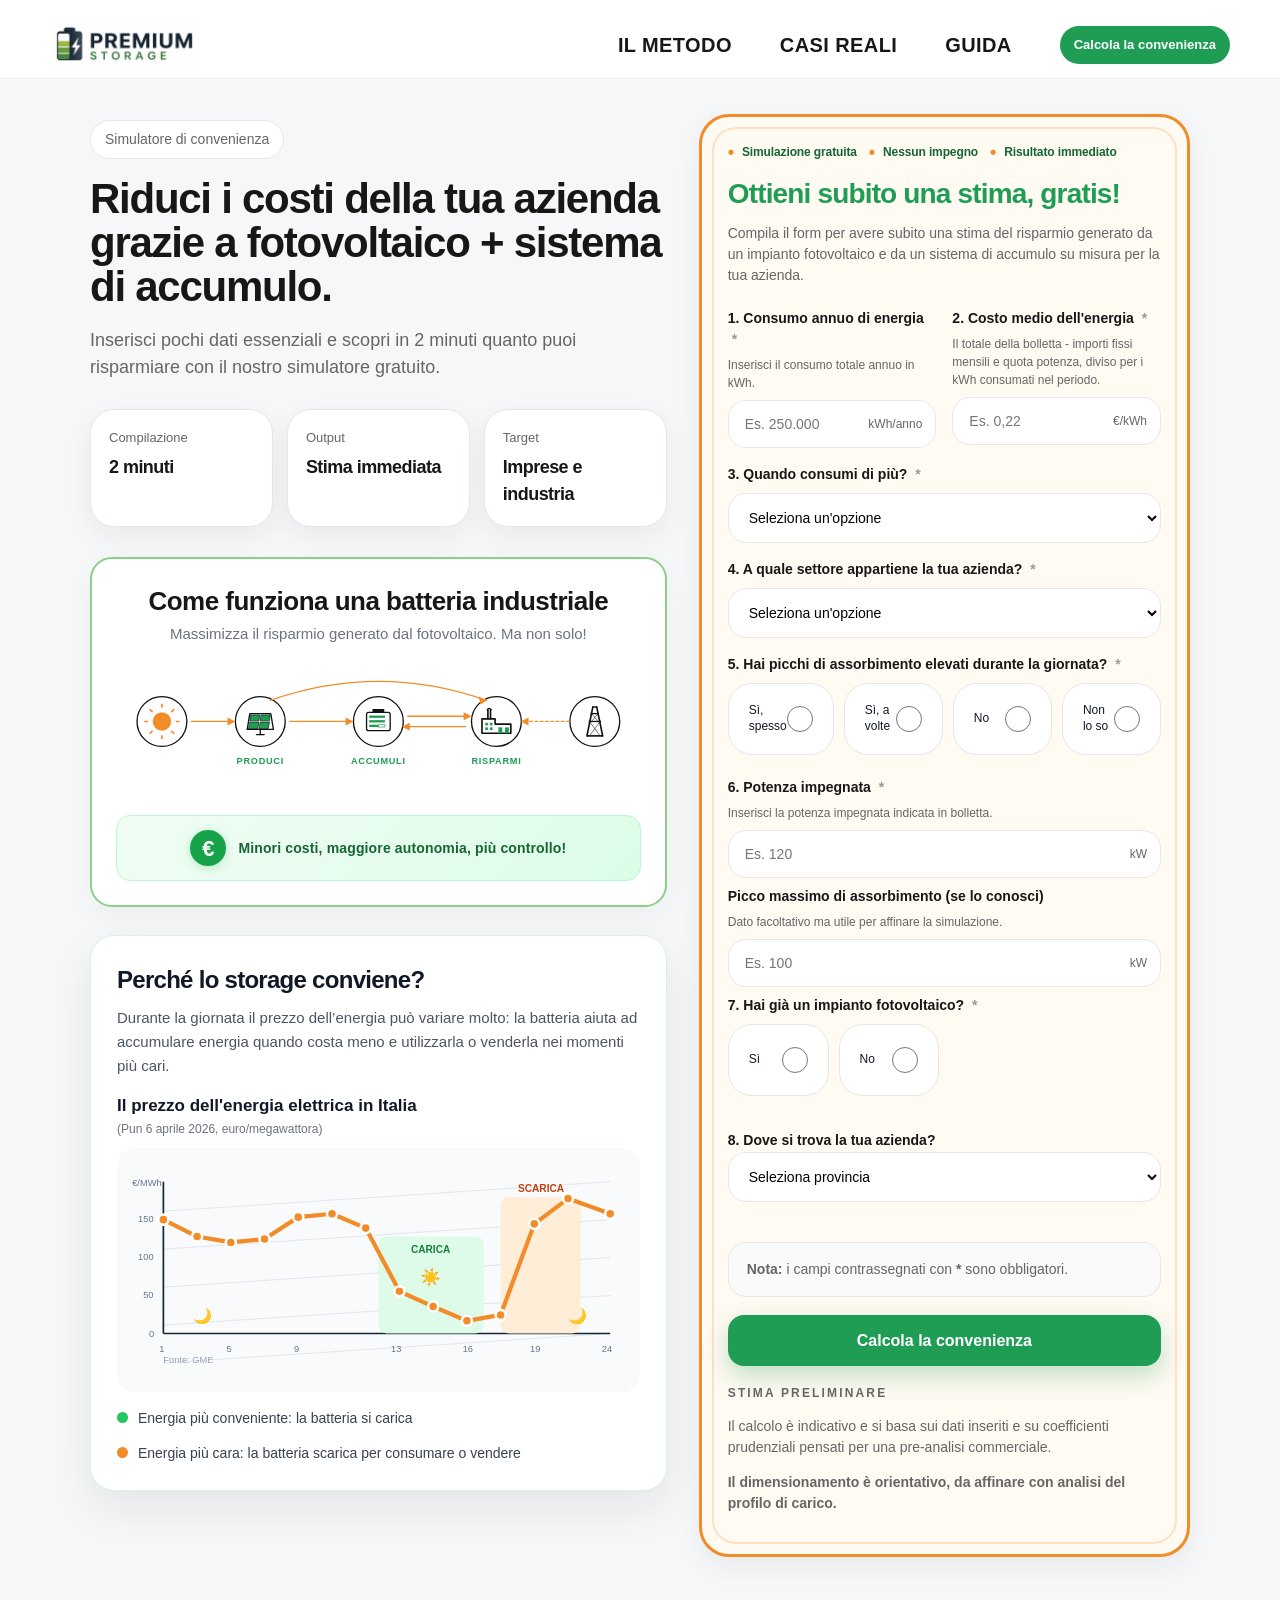
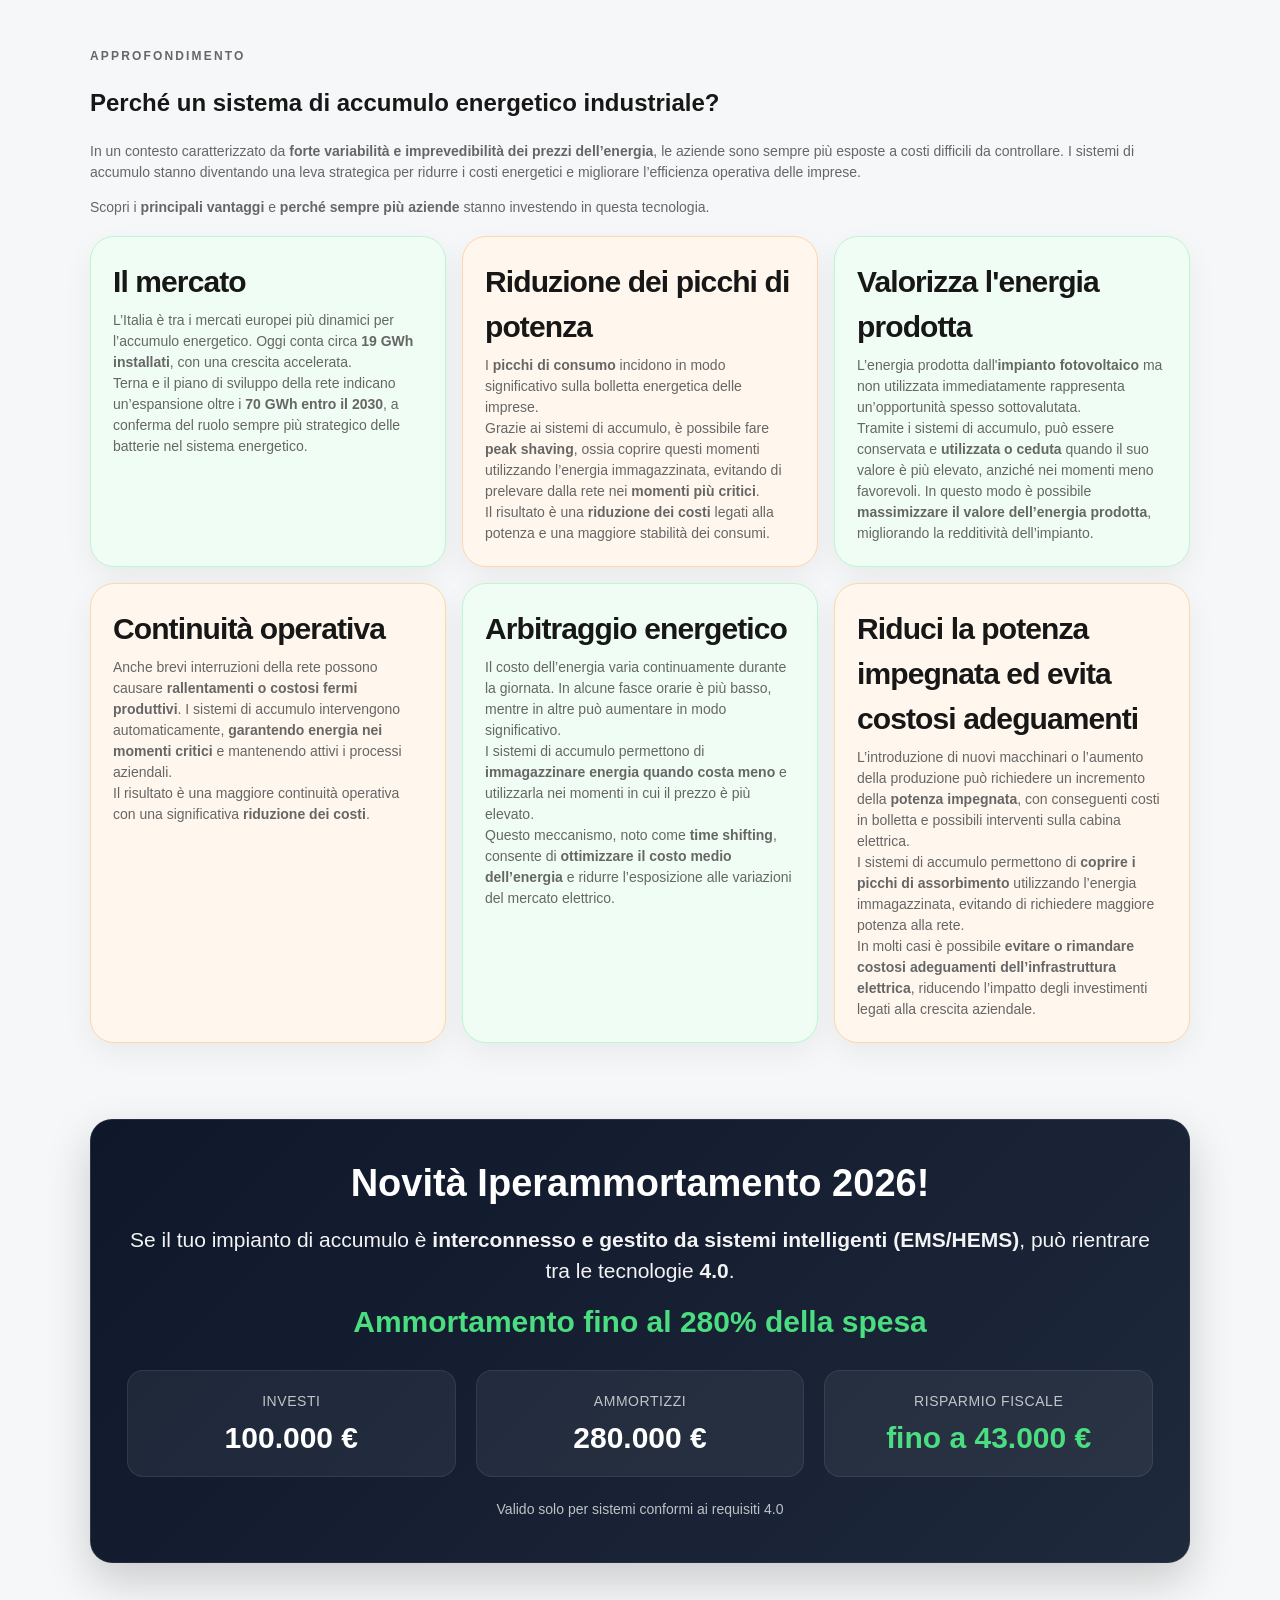
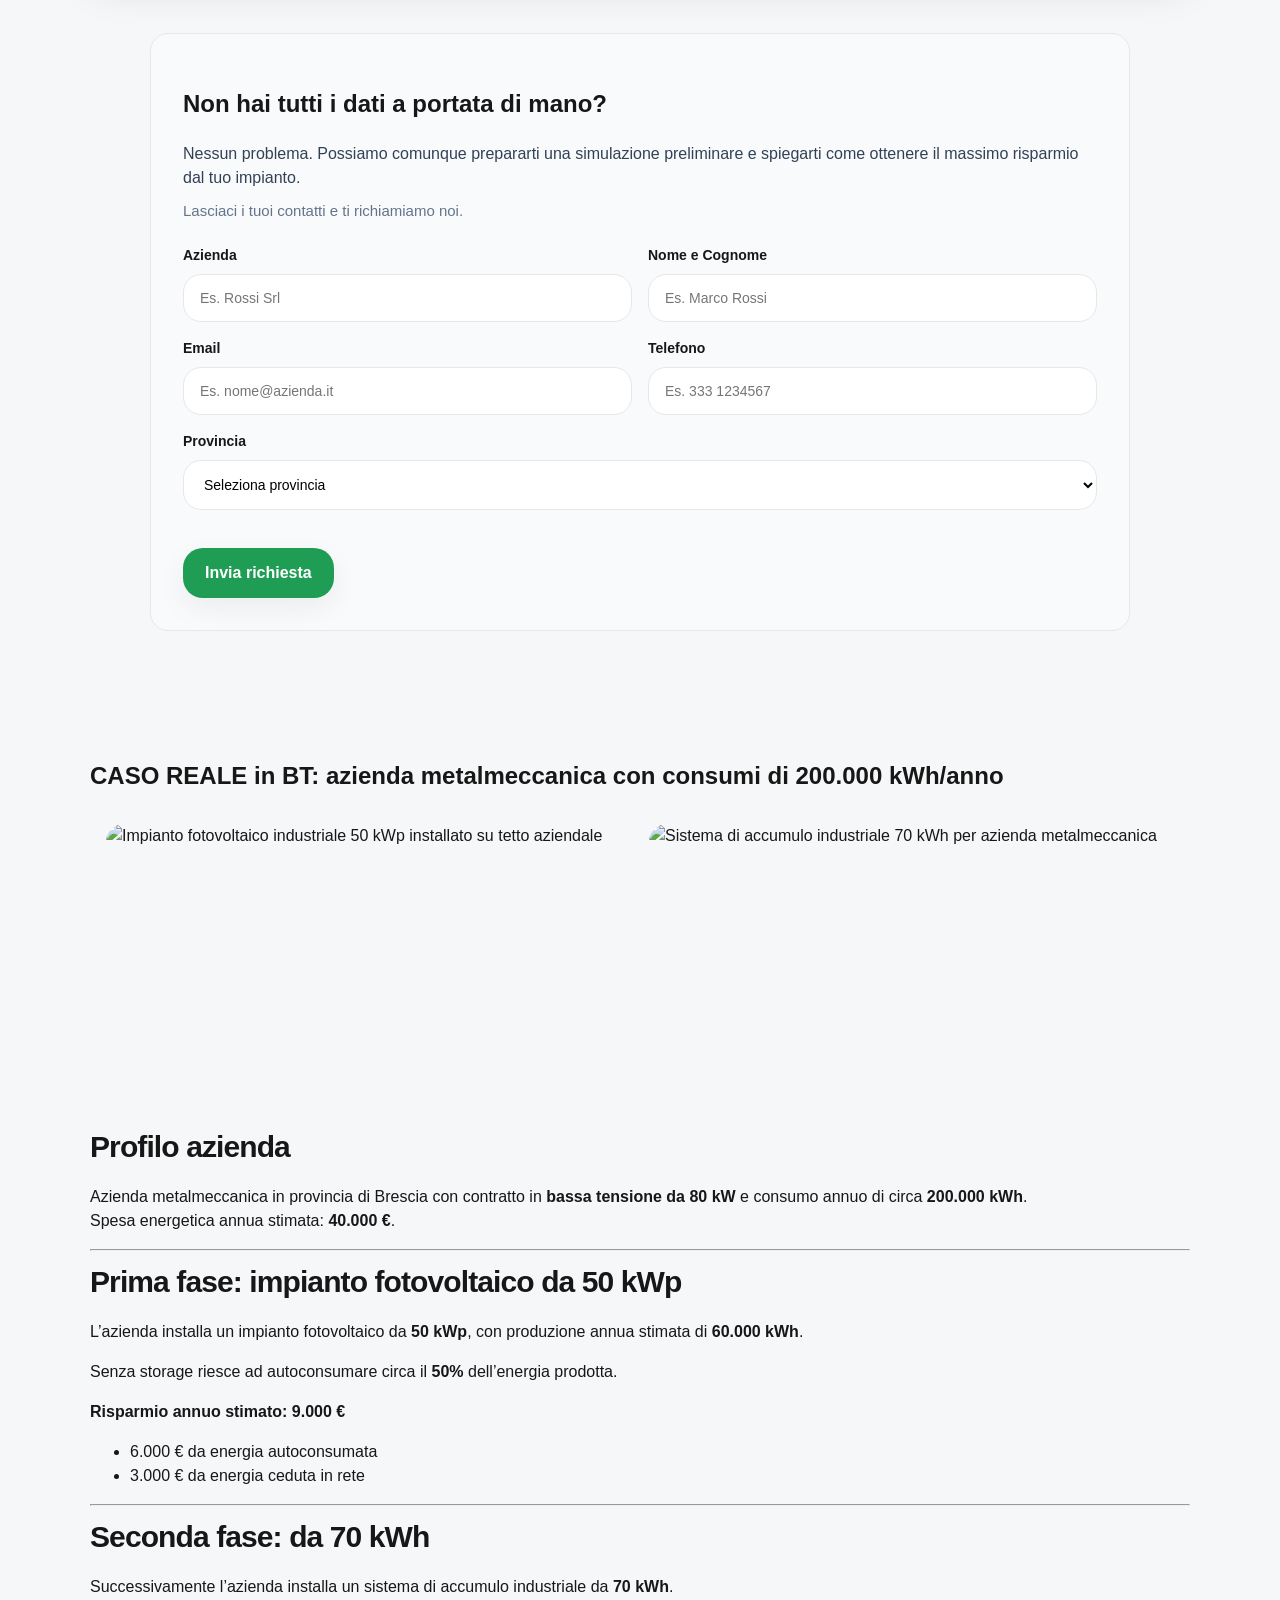
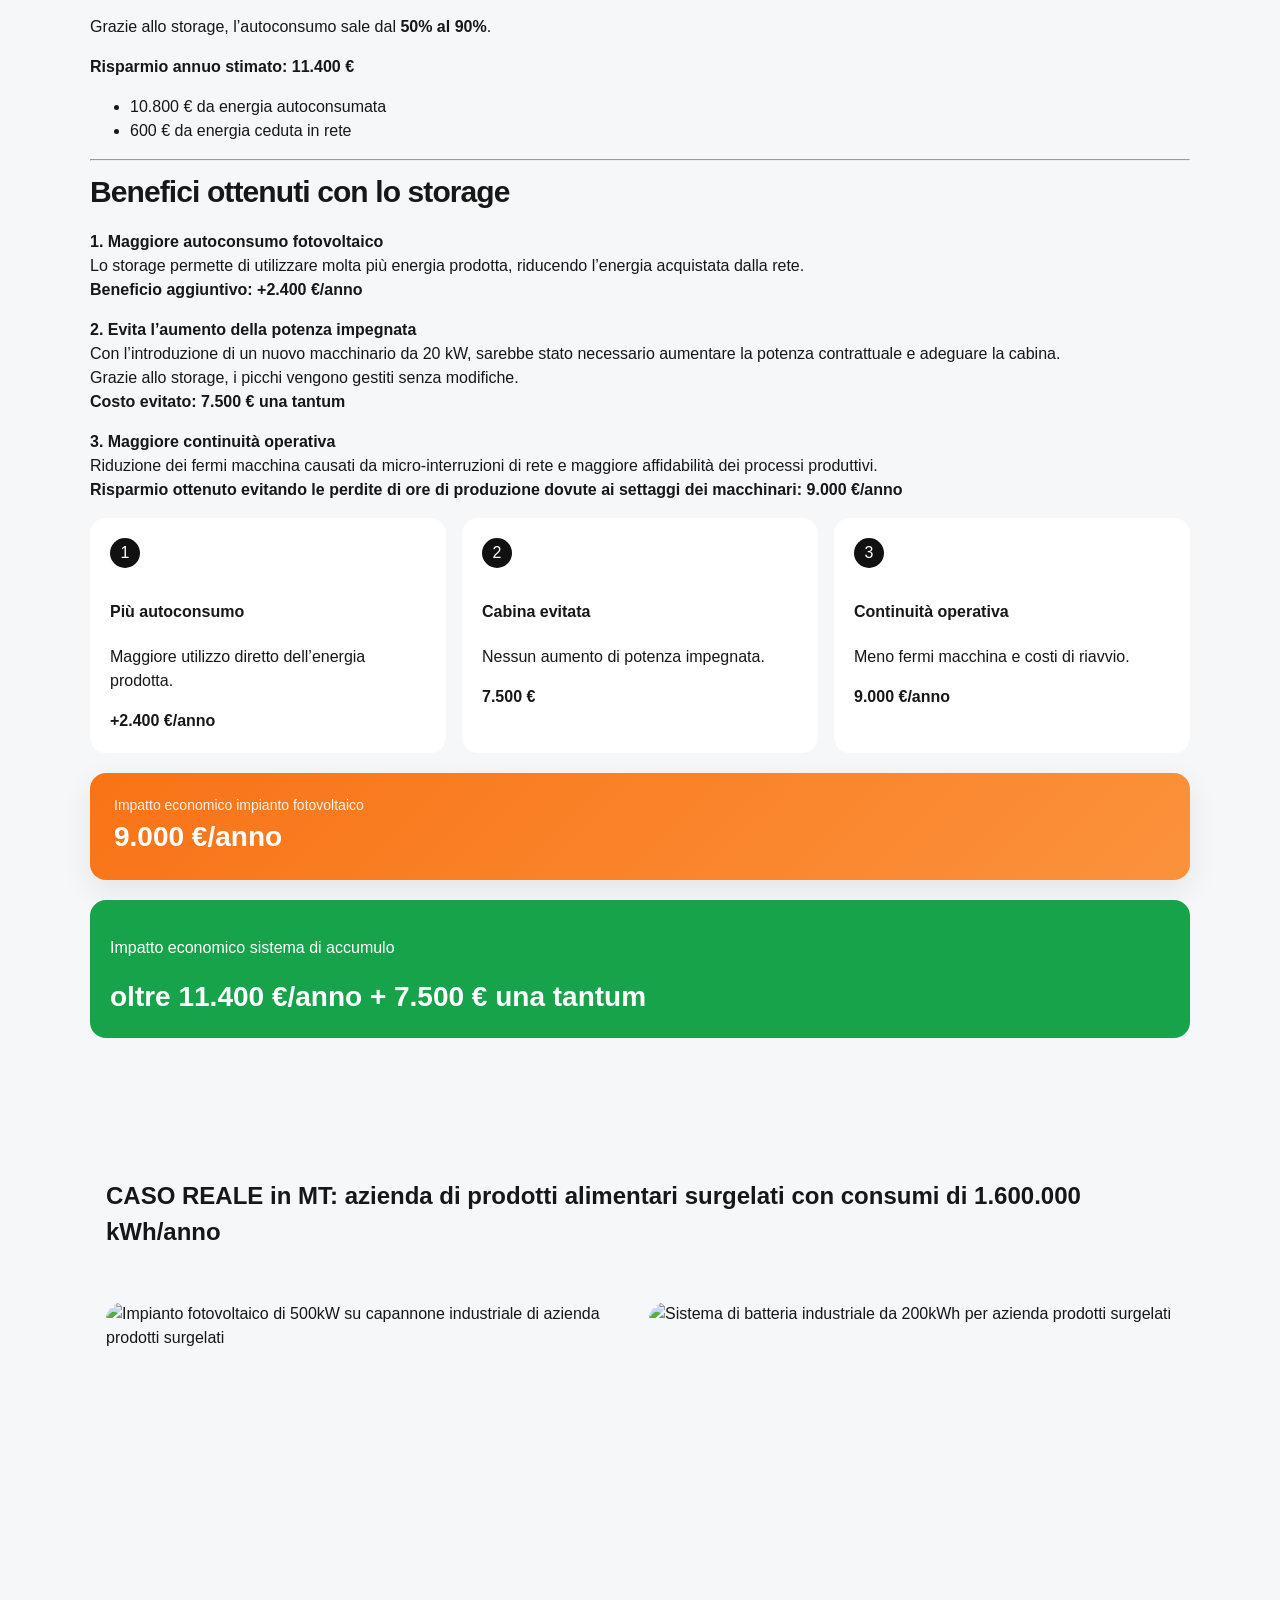
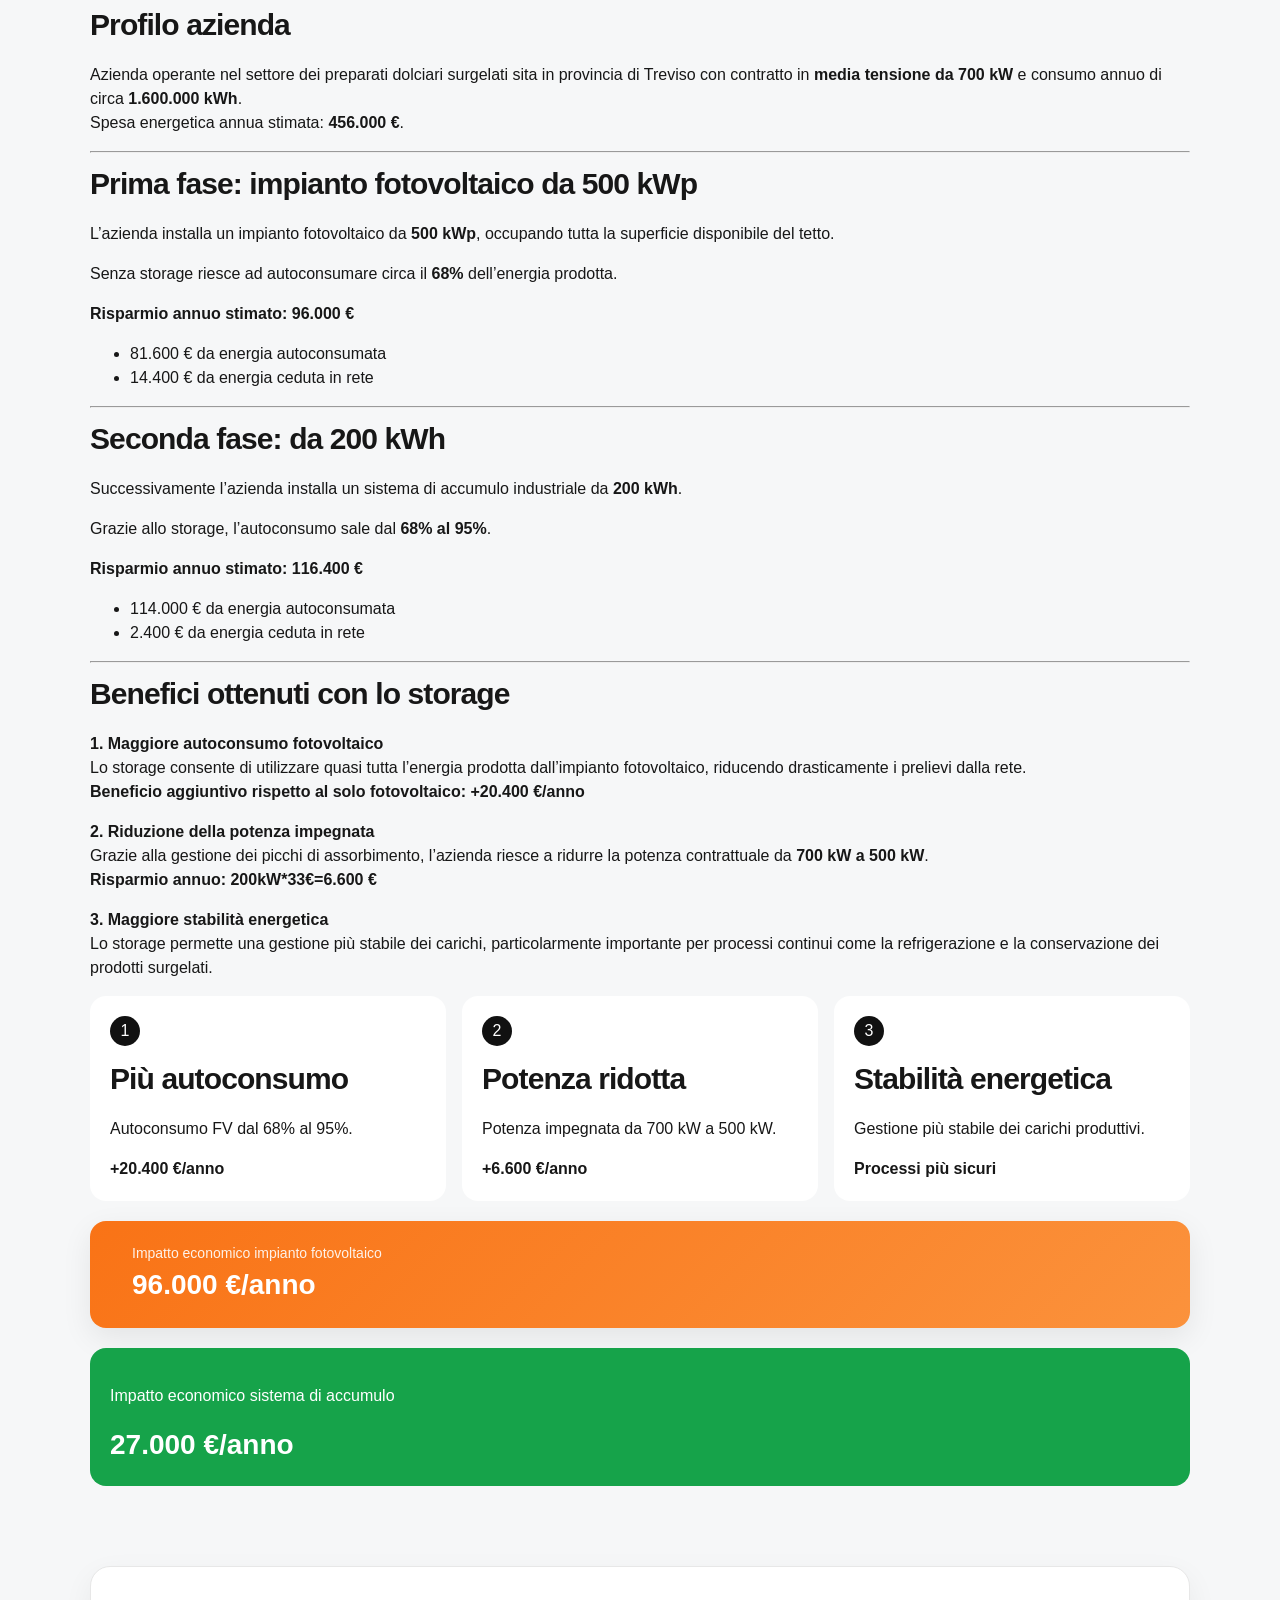
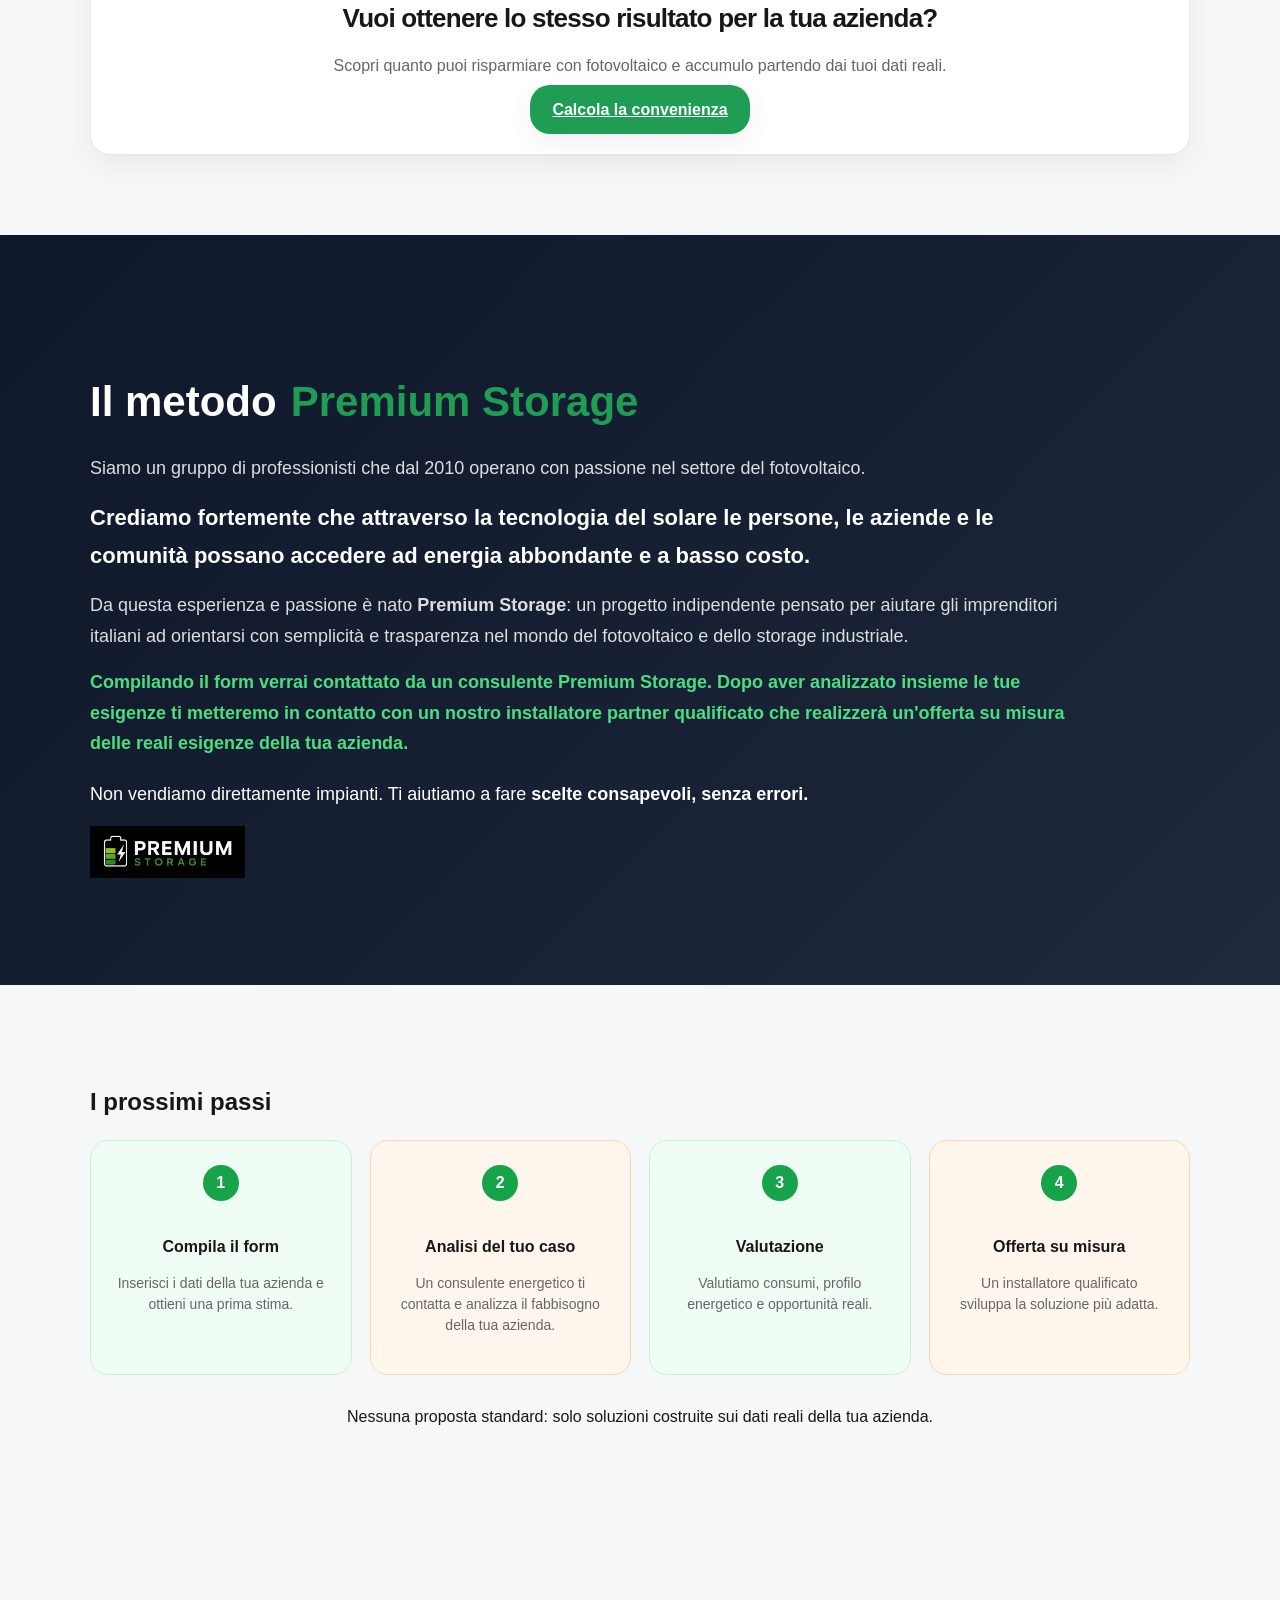
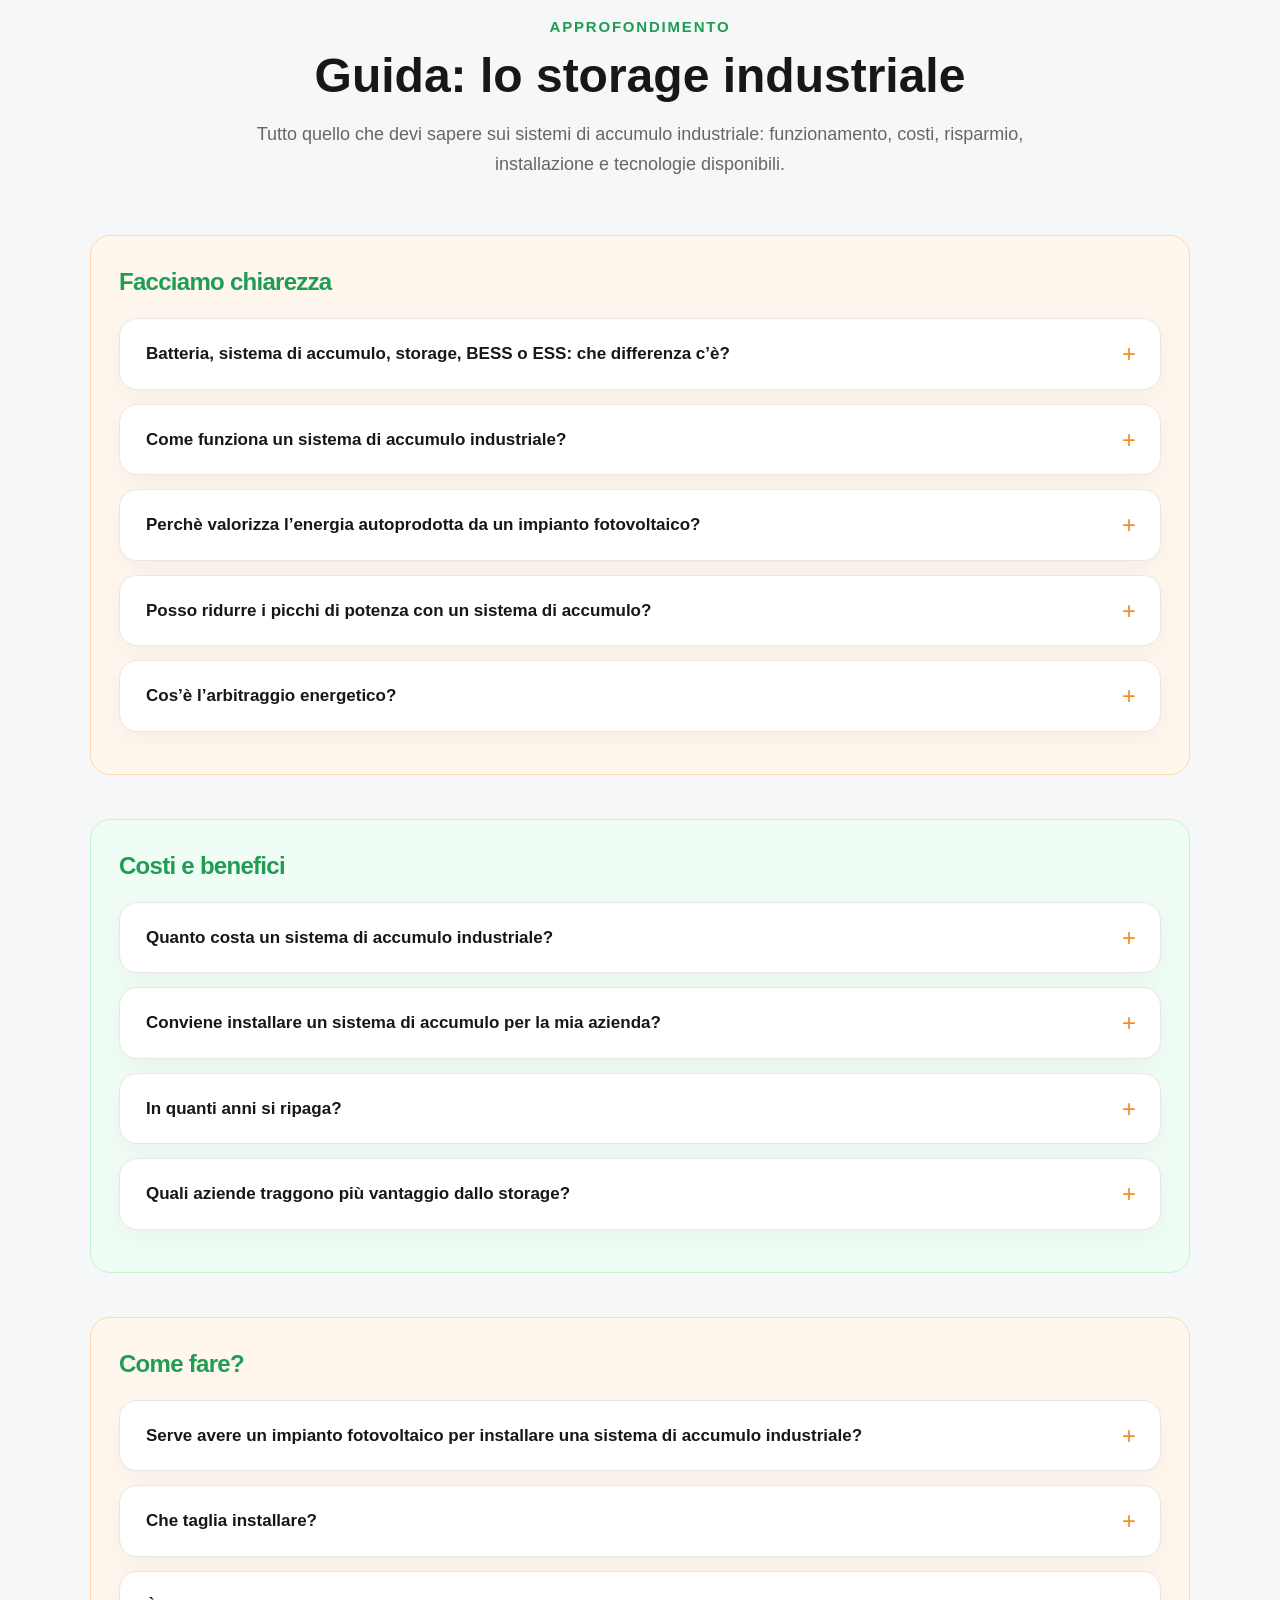
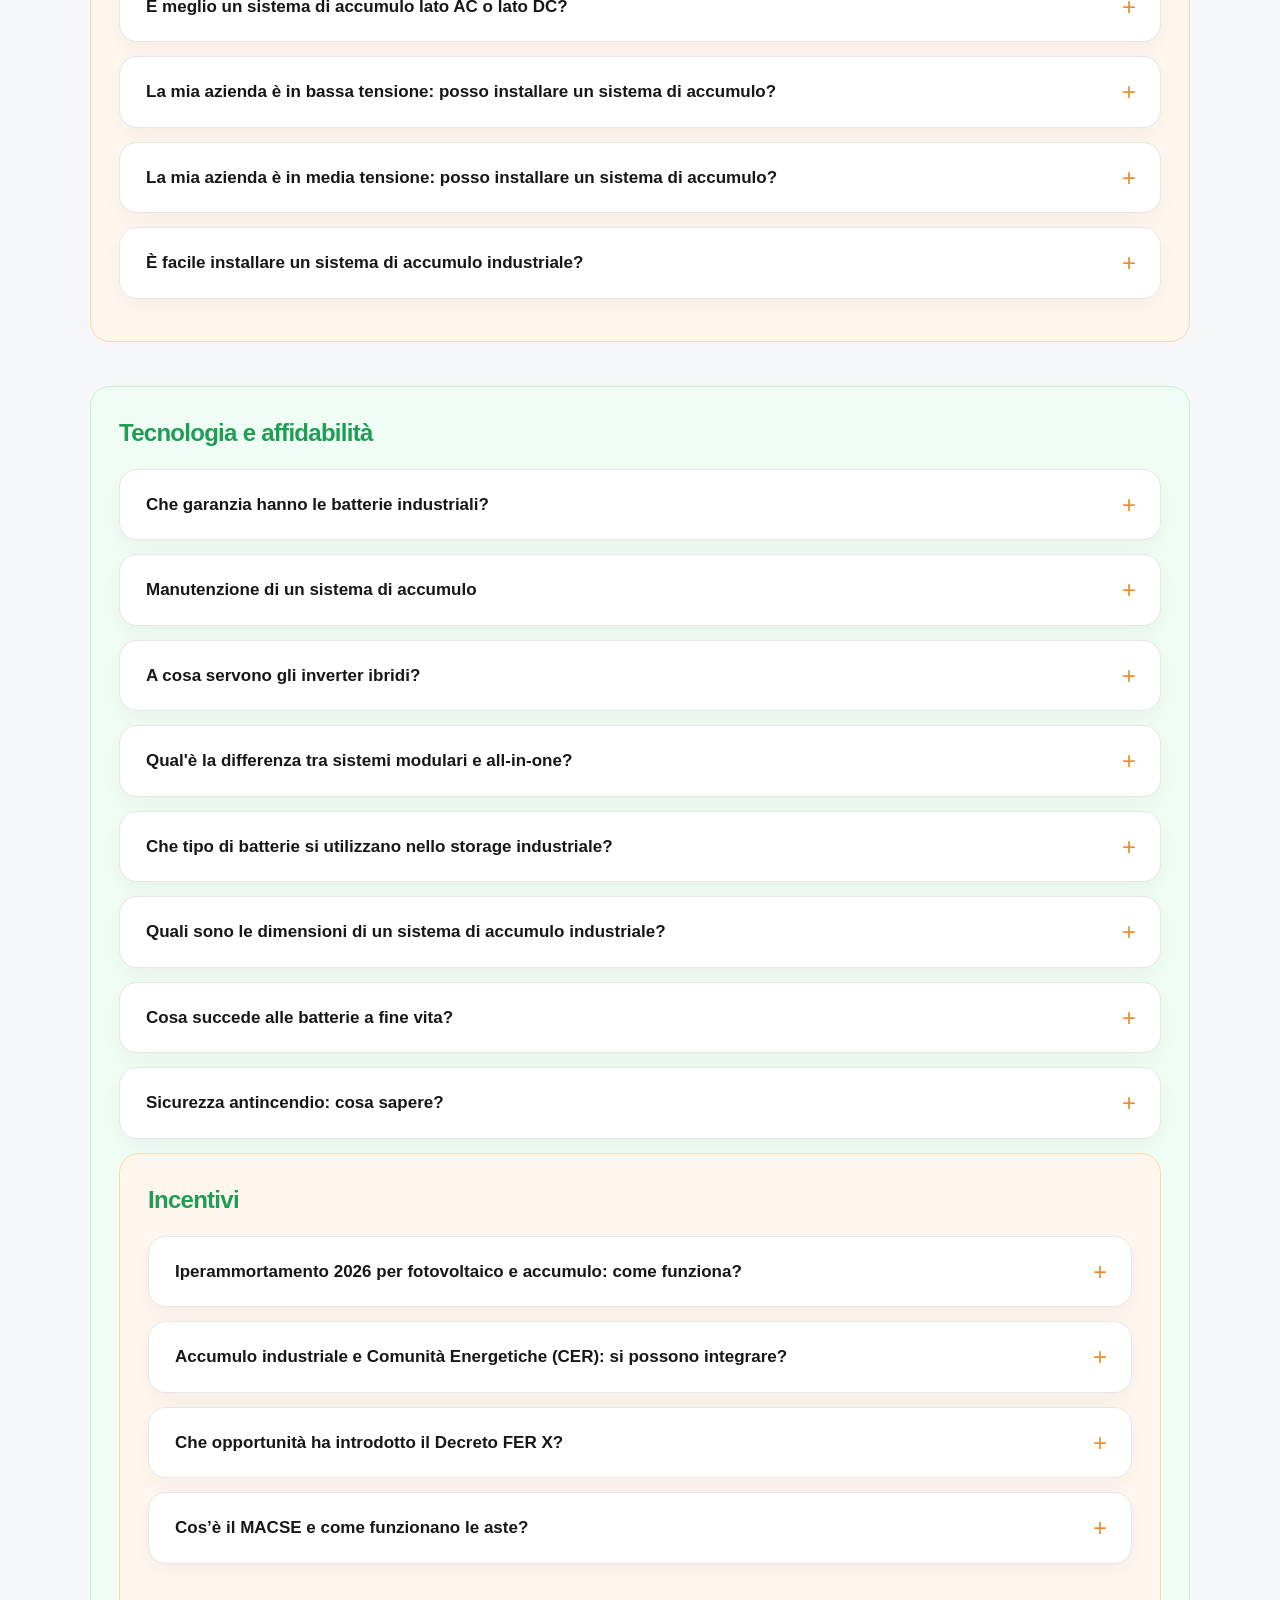
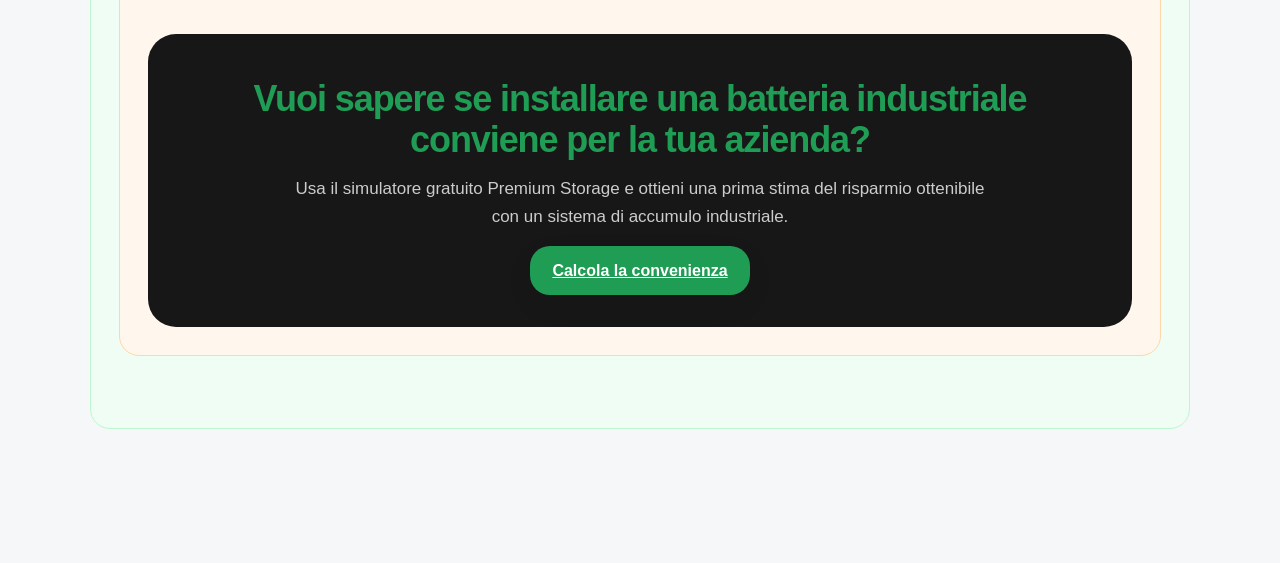
==== index.html @ 6f7ca59a "Update index.html" ====
<!DOCTYPE html>
<html lang="it">
<head>
  <meta charset="UTF-8" />
  <meta name="viewport" content="width=device-width, initial-scale=1.0" />
  <title>Premium Storage: simulatore di risparmio con installazione di fotovoltaico e accumulo industriale</title>
  <meta name="description" content="Calcola in 2 minuti quanto può risparmiare la tua azienda con un sistema di accumulo industriale abbinato al fotovoltaico. Simulatore gratuito per imprese e industria.">
<!-- Open Graph (Facebook, LinkedIn, WhatsApp) -->
  <meta property="og:title" content="Premium Storage - Simulatore Storage Industriale">
  <meta property="og:description" content="Riduci i costi energetici della tua azienda con fotovoltaico + accumulo. Simulatore gratuito.">
  <meta property="og:image" content="https://www.premiumstorage.it/logo-premium-storage.png">
  <meta property="og:url" content="https://www.premiumstorage.it/">
  <meta property="og:type" content="website">
  <meta property="og:locale" content="it_IT">
  
  <!-- Twitter / X -->
  <meta name="twitter:card" content="summary_large_image">
  <meta name="twitter:title" content="Premium Storage - Simulatore Storage Industriale">
  <meta name="twitter:description" content="Riduci i costi energetici della tua azienda con fotovoltaico + accumulo. Simulatore gratuito.">
  <meta name="twitter:image" content="https://www.premiumstorage.it/logo-premium-storage.png">

  <link rel="icon" type="image/png" href="/favicon-premium-storage.png">

  
  <link rel="stylesheet" href="/style.css">
    
</head>
<body>

 <header class="ps-navbar">
  <div class="ps-nav-container">

    <a href="/" class="ps-logo">
      <img src="/logo-premium-storage.png" alt="Premium Storage" />
    </a>

    <div class="ps-nav-links">
      <a href="/metodo/" class="ps-nav-link">IL METODO</a>
      <a href="/casi_reali/" class="ps-nav-link">CASI REALI</a>
      <a href="/guida/" class="ps-nav-link">GUIDA</a>
      <a href="#simulatorFormAnchor" class="ps-nav-cta">
        Calcola la convenienza
      </a>
    </div>

  </div>
</header>

  
  
  <section class="hero">
  <div class="container grid">

    <!-- COLONNA SINISTRA: testo + flow card -->
    <div>

      <div class="pill">Simulatore di convenienza </div>
      <h1>Riduci i costi della tua azienda grazie a fotovoltaico + sistema di accumulo.</h1>
      <p class="lead">Inserisci pochi dati essenziali e scopri in 2 minuti quanto puoi risparmiare con il nostro simulatore gratuito.</p>

      <div class="stats">
        <div class="stat">
          <div class="label">Compilazione</div>
          <div class="value">2 minuti</div>
        </div>
        <div class="stat">
          <div class="label">Output</div>
          <div class="value">Stima immediata</div>
        </div>
        <div class="stat">
          <div class="label">Target</div>
          <div class="value">Imprese e industria</div>
        </div>
      </div>

      <div class="storage-flow-card">
        <h2>Come funziona una batteria industriale</h2>
        <p class="storage-flow-sub">Massimizza il risparmio generato dal fotovoltaico. Ma non solo!</p>

<svg viewBox="0 40 800 200" role="img" xmlns="http://www.w3.org/2000/svg" aria-labelledby="flowTitle flowDesc">         <title id="flowTitle">Flusso energetico: sole, fotovoltaico, batteria, industria, rete</title>
          <desc id="flowDesc">Schema del flusso energetico di un sistema di accumulo industriale: il sole alimenta i pannelli fotovoltaici (Produci), l'energia carica le batterie (Accumuli) e alimenta l'azienda (Risparmi) con scambio bidirezionale; la rete elettrica funge da backup.</desc>

          <!-- SOLE -->
          <g transform="translate(70, 120)">
            <circle cx="0" cy="0" r="38" fill="none" stroke="#111111" stroke-width="2"/>
            <circle cx="0" cy="0" r="14" fill="#f28c28"/>
            <g stroke="#f28c28" stroke-width="2.5" stroke-linecap="round">
              <line x1="0" y1="-26" x2="0" y2="-22"/>
              <line x1="0" y1="22" x2="0" y2="26"/>
              <line x1="-26" y1="0" x2="-22" y2="0"/>
              <line x1="22" y1="0" x2="26" y2="0"/>
              <line x1="-18" y1="-18" x2="-15" y2="-15"/>
              <line x1="15" y1="15" x2="18" y2="18"/>
              <line x1="-18" y1="18" x2="-15" y2="15"/>
              <line x1="15" y1="-15" x2="18" y2="-18"/>
            </g>
          </g>

          <!-- FOTOVOLTAICO -->
          <g transform="translate(220, 120)">
            <circle cx="0" cy="0" r="38" fill="none" stroke="#111111" stroke-width="2"/>
            <g stroke="#111111" stroke-width="2" fill="none" stroke-linejoin="round">
              <polygon points="-20,12 20,12 16,-12 -16,-12"/>
            </g>
            <g fill="#1f9d55" stroke="#111111" stroke-width="1" stroke-linejoin="round">
              <polygon points="-15,-10 -1,-10 -2,-1 -16,-1"/>
              <polygon points="1,-10 15,-10 14,-1 0,-1"/>
              <polygon points="-16,1 -2,1 -4,11 -18,11"/>
              <polygon points="0,1 14,1 12,11 -2,11"/>
            </g>
            <line x1="0" y1="12" x2="0" y2="20" stroke="#111111" stroke-width="2" stroke-linecap="round"/>
            <line x1="-6" y1="20" x2="6" y2="20" stroke="#111111" stroke-width="2" stroke-linecap="round"/>
          </g>
          <text x="220" y="185" font-family="Inter, Arial, sans-serif" font-size="14" font-weight="700" fill="#1f9d55" text-anchor="middle" letter-spacing="0.08em">PRODUCI</text>

          <!-- BATTERIA -->
          <g transform="translate(400, 120)">
            <circle cx="0" cy="0" r="38" fill="none" stroke="#111111" stroke-width="2"/>
            <rect x="-18" y="-14" width="36" height="28" rx="3" fill="none" stroke="#111111" stroke-width="2"/>
            <rect x="-9" y="-19" width="18" height="5" fill="#111111"/>
            <rect x="-14" y="-9" width="24" height="3.5" fill="#1f9d55"/>
            <rect x="-14" y="-2" width="24" height="3.5" fill="#1f9d55"/>
            <rect x="-14" y="5" width="14" height="3.5" fill="#1f9d55"/>
            <rect x="0" y="5" width="10" height="3.5" fill="none" stroke="#1f9d55" stroke-width="1"/>
          </g>
          <text x="400" y="185" font-family="Inter, Arial, sans-serif" font-size="14" font-weight="700" fill="#1f9d55" text-anchor="middle" letter-spacing="0.08em">ACCUMULI</text>

          <!-- INDUSTRIA -->
          <g transform="translate(580, 120)">
            <circle cx="0" cy="0" r="38" fill="none" stroke="#111111" stroke-width="2"/>
            <line x1="-13" y1="-18" x2="-13" y2="-4" stroke="#111111" stroke-width="2.5" stroke-linecap="round"/>
            <line x1="-9" y1="-18" x2="-9" y2="-4" stroke="#111111" stroke-width="2.5" stroke-linecap="round"/>
            <path d="M -14 -18 Q -11 -22 -8 -18" fill="none" stroke="#111111" stroke-width="2" stroke-linecap="round"/>
            <polygon points="-22,18 -22,-4 -2,-4 -2,4 22,4 22,18" fill="none" stroke="#111111" stroke-width="2.5" stroke-linejoin="round"/>
            <rect x="3" y="9" width="6" height="9" fill="#1f9d55"/>
            <rect x="13" y="9" width="6" height="9" fill="#1f9d55"/>
            <rect x="-17" y="2" width="4" height="4" fill="#1f9d55"/>
            <rect x="-10" y="2" width="4" height="4" fill="#1f9d55"/>
            <rect x="-17" y="9" width="4" height="4" fill="#1f9d55"/>
            <rect x="-10" y="9" width="4" height="4" fill="#1f9d55"/>
          </g>
          <text x="580" y="185" font-family="Inter, Arial, sans-serif" font-size="14" font-weight="700" fill="#1f9d55" text-anchor="middle" letter-spacing="0.08em">RISPARMI</text>

          <!-- RETE -->
          <g transform="translate(730, 120)">
            <circle cx="0" cy="0" r="38" fill="none" stroke="#111111" stroke-width="2"/>
            <line x1="-12" y1="22" x2="-3" y2="-22" stroke="#111111" stroke-width="2.5" stroke-linecap="round"/>
            <line x1="12" y1="22" x2="3" y2="-22" stroke="#111111" stroke-width="2.5" stroke-linecap="round"/>
            <line x1="-3" y1="-22" x2="3" y2="-22" stroke="#111111" stroke-width="2.5" stroke-linecap="round"/>
            <line x1="-5" y1="-12" x2="5" y2="-12" stroke="#111111" stroke-width="2"/>
            <line x1="-8" y1="0" x2="8" y2="0" stroke="#111111" stroke-width="2"/>
            <line x1="-12" y1="22" x2="12" y2="22" stroke="#111111" stroke-width="2.5"/>
            <line x1="-5" y1="-12" x2="5" y2="0" stroke="#111111" stroke-width="1.3" opacity="0.65"/>
            <line x1="5" y1="-12" x2="-5" y2="0" stroke="#111111" stroke-width="1.3" opacity="0.65"/>
            <line x1="-8" y1="0" x2="8" y2="22" stroke="#111111" stroke-width="1.3" opacity="0.65"/>
            <line x1="8" y1="0" x2="-8" y2="22" stroke="#111111" stroke-width="1.3" opacity="0.65"/>
            <circle cx="-5" cy="-12" r="1.5" fill="#111111"/>
            <circle cx="5" cy="-12" r="1.5" fill="#111111"/>
            <circle cx="-8" cy="0" r="1.5" fill="#111111"/>
            <circle cx="8" cy="0" r="1.5" fill="#111111"/>
          </g>

          <!-- FRECCIA: Sole -> FV -->
          <g stroke="#f28c28" stroke-width="2" fill="none" stroke-linecap="round">
            <line x1="115" y1="120" x2="173" y2="120"/>
          </g>
          <polygon points="182,120 170,114 170,126" fill="#f28c28"/>

          <!-- FRECCIA: FV -> Batteria -->
          <g stroke="#f28c28" stroke-width="2" fill="none" stroke-linecap="round">
            <line x1="265" y1="120" x2="353" y2="120"/>
          </g>
          <polygon points="362,120 350,114 350,126" fill="#f28c28"/>

          <!-- FRECCE: Batteria <-> Industria (bidirezionale) -->
          <g stroke="#f28c28" stroke-width="2" fill="none" stroke-linecap="round">
            <line x1="445" y1="112" x2="533" y2="112"/>
            <line x1="533" y1="128" x2="445" y2="128"/>
          </g>
          <polygon points="542,112 530,106 530,118" fill="#f28c28"/>
          <polygon points="436,128 448,122 448,134" fill="#f28c28"/>

          <!-- FRECCIA: FV -> Industria (curva sopra) -->
          <g stroke="#f28c28" stroke-width="2" fill="none" stroke-linecap="round">
            <path d="M 235 88 Q 400 30 565 88"/>
          </g>
          <polygon points="565,88 553,82 556,94" fill="#f28c28"/>

          <!-- FRECCIA: Rete -> Industria (tratteggiata) -->
          <g stroke="#f28c28" stroke-width="2" fill="none" stroke-linecap="round" stroke-dasharray="4 4">
            <line x1="691" y1="120" x2="625" y2="120"/>
          </g>
          <polygon points="617,120 629,114 629,126" fill="#f28c28"/>
        </svg>

        <div class="storage-flow-result">
          <div class="result-icon-euro">€</div>
          <p><strong>Minori costi, maggiore autonomia, più controllo!</strong></p>
        </div>

      </div>
      <!-- /storage-flow-card -->
<div class="energy-price-card">
  <h3>Perché lo storage conviene?</h3>
  <p>
    <g transform="translate(0,35)">
    Durante la giornata il prezzo dell’energia può variare molto: la batteria aiuta ad accumulare energia quando costa meno e utilizzarla o venderla nei momenti più cari.
  </p>
<div class="chart-heading">
  <div class="chart-title">
    Il prezzo dell'energia elettrica in Italia
  </div>

  <div class="chart-subtitle">
    (Pun 6 aprile 2026, euro/megawattora)
  </div>
</div>
  <svg class="energy-chart" viewBox="0 0 620 290" xmlns="http://www.w3.org/2000/svg" role="img">
    <!-- titolo -->

    <!-- sfondo -->
    <rect x="0" y="0" width="620" height="290" rx="22" fill="#f8fafc"/>

    <!-- griglia -->
    <g stroke="#dbe3ea" stroke-width="1">
      <line x1="55" y1="75" x2="585" y2="40"/>
      <line x1="55" y1="120" x2="585" y2="85"/>
      <line x1="55" y1="165" x2="585" y2="130"/>
      <line x1="55" y1="210" x2="585" y2="175"/>
      <line x1="55" y1="255" x2="585" y2="220"/>
    </g>

    <!-- assi -->
    <line x1="55" y1="220" x2="585" y2="220" stroke="#152536" stroke-width="2"/>
    <line x1="55" y1="40" x2="55" y2="220" stroke="#152536" stroke-width="2"/>

    <!-- area basso prezzo -->
    <rect x="310" y="105" width="125" height="115" rx="10" fill="#dcfce7" opacity="0.9"/>
    <text x="372" y="125" text-anchor="middle" font-size="12" font-weight="700" fill="#15803d">
      CARICA
    </text>

    <!-- area alto prezzo -->
    <rect x="455" y="58" width="95" height="162" rx="10" fill="#ffedd5" opacity="0.95"/>
    <text x="503" y="52" text-anchor="middle" font-size="12" font-weight="700" fill="#c2410c">
      SCARICA
    </text>

    <!-- curva prezzo energia -->
    <polyline
      points="
        55,85
        95,105
        135,112
        175,108
        215,82
        255,78
        295,95
        335,170
        375,188
        415,205
        455,198
        495,90
        535,60
        585,78
      "
      fill="none"
      stroke="#f28c28"
      stroke-width="5"
      stroke-linecap="round"
      stroke-linejoin="round"
    />

    <!-- punti -->
    <g fill="#f28c28" stroke="#fff" stroke-width="3">
      <circle cx="55" cy="85" r="6"/>
      <circle cx="95" cy="105" r="6"/>
      <circle cx="135" cy="112" r="6"/>
      <circle cx="175" cy="108" r="6"/>
      <circle cx="215" cy="82" r="6"/>
      <circle cx="255" cy="78" r="6"/>
      <circle cx="295" cy="95" r="6"/>
      <circle cx="335" cy="170" r="6"/>
      <circle cx="375" cy="188" r="6"/>
      <circle cx="415" cy="205" r="6"/>
      <circle cx="455" cy="198" r="6"/>
      <circle cx="495" cy="90" r="6"/>
      <circle cx="535" cy="60" r="6"/>
      <circle cx="585" cy="78" r="6"/>
    </g>

    <!-- etichette asse y -->
    <text x="18" y="45" font-size="11" fill="#64748b">€/MWh</text>
    <text x="25" y="88" font-size="11" fill="#64748b">150</text>
    <text x="25" y="133" font-size="11" fill="#64748b">100</text>
    <text x="31" y="178" font-size="11" fill="#64748b">50</text>
    <text x="38" y="224" font-size="11" fill="#64748b">0</text>

    <!-- ore -->
    <g font-size="11" fill="#64748b">
      <text x="50" y="242">1</text>
      <text x="130" y="242">5</text>
      <text x="210" y="242">9</text>
      <text x="325" y="242">13</text>
      <text x="410" y="242">16</text>
      <text x="490" y="242">19</text>
      <text x="575" y="242">24</text>
    </g>

    <!-- icone testuali -->
    <text x="90" y="205" font-size="18">🌙</text>
    <text x="360" y="160" font-size="20">☀️</text>
    <text x="535" y="205" font-size="18">🌙</text>

    <!-- fonte -->
<text x="55" y="255"
      font-size="11"
      fill="#94a3b8">
  Fonte: GME
</text>
</g>
  </svg>

  <div class="energy-legend">
    <span><strong class="dot green"></strong> Energia più conveniente: la batteria si carica</span>
    <span><strong class="dot orange"></strong> Energia più cara: la batteria scarica per consumare o vendere</span>
  </div>
</div>
      

    </div>
    <!-- /colonna sinistra -->


    <!-- COLONNA DESTRA: form simulatore -->
    <div class="card simulator-card">
      <span id="simulatorFormAnchor" class="scroll-target"></span>
      <div class="mini-proof-line">
  <span> Simulazione gratuita</span>
  <span> Nessun impegno</span>
  <span> Risultato immediato</span>
</div>
      <h2 class="brand-green">Ottieni subito una stima, gratis!</h2>
      <p class="top-note">Compila il form per avere subito una stima del risparmio generato da un impianto fotovoltaico e da un sistema di accumulo su misura per la tua azienda.</p>

      <form id="simulatorForm">
        <div class="two-col">
          <div class="field">
            <label for="consumoAnnuo">1. Consumo annuo di energia <span class="req">*</span></label>
            <div class="hint">Inserisci il consumo totale annuo in kWh.</div>
            <div class="input-wrap with-suffix">
              <input id="consumoAnnuo" type="text" inputmode="numeric" placeholder="Es. 250.000" />
              <span class="suffix">kWh/anno</span>
      </div>
          </div>

          <div class="field">
            <label for="costoEnergia">2. Costo medio dell'energia <span class="req">*</span></label>
            <div class="hint">Il totale della bolletta - importi fissi mensili e quota potenza, diviso per i kWh consumati nel periodo.</div>
            <div class="input-wrap with-suffix">
              <input id="costoEnergia" type="text" placeholder="Es. 0,22" />
              <span class="suffix">€/kWh</span>
            </div>
          </div>

          <div class="field full">
            <label for="profiloConsumo">3. Quando consumi di più? <span class="req">*</span></label>
            <select id="profiloConsumo">
              <option value="">Seleziona un'opzione</option>
              <option value="giorno">Principalmente di giorno</option>
              <option value="sera">Principalmente di sera</option>
              <option value="notte">Principalmente di notte</option>
              <option value="uniforme">In modo uniforme nelle 24 ore</option>
<option value="variabile">Su più turni durante la giornata</option>
            </select>
          </div>

          <div class="field full">
            <label for="settoreMerceologico">4. A quale settore appartiene la tua azienda? <span class="req">*</span></label>
            <select id="settoreMerceologico">
              <option value="">Seleziona un'opzione</option>
              <option value="industria">Industria (metalmeccanica, plastica, legno, ceramica) – consumi diurni con picchi</option>
              <option value="cold_chain">Catena del freddo (celle frigorifere, logistica alimentare, GDO) – consumi H24</option>
              <option value="artigianato">Artigianato – consumo diurno 5 giorni a settimana</option>
              <option value="terziario">Uffici e terziario (hotel e ristoranti, uffici) – consumi  prevedibili</option>
            <option value="agroindustria">Agricoltura e agroindustria (agroalimentare, cantine, prima trasformazione) – stagionale, carichi differibili</option>
              <option value="energivori">Energivori a ciclo continuo (fonderie, chimica, cartiere, vetro, data center) – consumi H24 ad alta intensità</option>


              
            </select>
          </div>

          <div class="field full">
            <label>5. Hai picchi di assorbimento elevati durante la giornata? <span class="req">*</span></label>

<div class="radio-group">

<label class="radio-pill">
  <span>Sì, spesso</span>
  <input type="radio" name="picchi" value="si_frequenti" />
</label>

  <label class="radio-pill">
    <span>Sì, a volte</span>
    <input type="radio" name="picchi" value="si_occasionali" />
  </label>

  <label class="radio-pill">
    <span>No</span>
    <input type="radio" name="picchi" value="no" />
  </label>

  <label class="radio-pill">
    <span>Non lo so</span>
    <input type="radio" name="picchi" value="nonso" />
  </label>

</div>

            <div class="field">
            <label for="potenzaImpegnata">6. Potenza impegnata <span class="req">*</span></label>
            <div class="hint">Inserisci la potenza impegnata indicata in bolletta.</div>
            <div class="input-wrap with-suffix">
              <input id="potenzaImpegnata" type="text" inputmode="numeric" placeholder="Es. 120" />
              <span class="suffix">kW</span>
            </div>
          </div>
            
          <div class="field">
            <label for="piccoMassimo">Picco massimo di assorbimento (se lo conosci)</label>
            <div class="hint">Dato facoltativo ma utile per affinare la simulazione.</div>
            <div class="input-wrap with-suffix">
              <input id="piccoMassimo" type="text" inputmode="numeric" placeholder="Es. 100" />
              <span class="suffix">kW</span>
            </div>
          </div>

          

          <div class="field full">
            <label>7. Hai già un impianto fotovoltaico? <span class="req">*</span></label>
            <div class="radio-group">
             <label class="radio-pill">
  <span>Sì</span>
  <input type="radio" name="fv" value="si" />
</label>

<label class="radio-pill">
  <span>No</span>
  <input type="radio" name="fv" value="no" />
</label>
            </div>
          </div>

          <div class="field full" id="fvField" style="display:none;">
            <label for="fvPower">Potenza fotovoltaico installata</label>
            <div class="hint">Da compilare solo se hai già un impianto fotovoltaico.</div>
            <div class="input-wrap with-suffix">
              <input id="fvPower" type="text" inputmode="numeric"  placeholder="Es. 100" />
              <span class="suffix">kWp</span>
            </div>
          </div>
        </div>
</div>
           <!-- 👆 chiude .two-col -->
        <div class="form-group">
          <label for="provincia">8. Dove si trova la tua azienda?</label>
          <select id="provincia" name="provincia" >
            <option value="">Seleziona provincia</option>
            <optgroup label="Friuli Venezia Giulia">
              <option value="GO">Gorizia</option>
              <option value="PN">Pordenone</option>
              <option value="TS">Trieste</option>
              <option value="UD">Udine</option>
            </optgroup>
            <optgroup label="Veneto">
              <option value="BL">Belluno</option>
              <option value="PD">Padova</option>
              <option value="RO">Rovigo</option>
              <option value="TV">Treviso</option>
              <option value="VE">Venezia</option>
              <option value="VR">Verona</option>
              <option value="VI">Vicenza</option>
            </optgroup>
            <optgroup label="Lombardia">
              <option value="BG">Bergamo</option>
              <option value="BS">Brescia</option>
              <option value="CO">Como</option>
              <option value="CR">Cremona</option>
              <option value="LC">Lecco</option>
              <option value="LO">Lodi</option>
              <option value="MN">Mantova</option>
              <option value="MI">Milano</option>
              <option value="MB">Monza e Brianza</option>
              <option value="PV">Pavia</option>
              <option value="SO">Sondrio</option>
              <option value="VA">Varese</option>
            </optgroup>
            <optgroup label="Emilia-Romagna">
              <option value="BO">Bologna</option>
              <option value="FC">Forlì-Cesena</option>
              <option value="FE">Ferrara</option>
              <option value="MO">Modena</option>
              <option value="PR">Parma</option>
              <option value="PC">Piacenza</option>
              <option value="RA">Ravenna</option>
              <option value="RE">Reggio Emilia</option>
              <option value="RN">Rimini</option>
            </optgroup>
            <optgroup label="Piemonte">
              <option value="AL">Alessandria</option>
              <option value="AT">Asti</option>
              <option value="BI">Biella</option>
              <option value="CN">Cuneo</option>
              <option value="NO">Novara</option>
              <option value="TO">Torino</option>
              <option value="VB">Verbano-Cusio-Ossola</option>
              <option value="VC">Vercelli</option>
            </optgroup>
          </select>
        </div>

 

      
   

      <div class="form-footer">
        <div class="note-box">
          <strong>Nota:</strong> i campi contrassegnati con <strong>*</strong> sono obbligatori.
        </div>

        <div id="errorBox" class="error-box"></div>

       <button type="submit" class="btn btn-calc">
  Calcola la convenienza
</button>

        <div class="results-inside">
          <div class="eyebrow">Stima preliminare</div>

          <p class="section-copy">
            Il calcolo è indicativo e si basa sui dati inseriti e su coefficienti prudenziali pensati per una pre-analisi commerciale.
          </p>

          <p class="section-copy">
            <strong>Il dimensionamento è orientativo, da affinare con analisi del profilo di carico.</strong>
          </p>
        </div>
      </div>

    </form>
    </div>
    <!-- /colonna destra -->

  </div>
  <!-- /container grid -->
</section>

  <section class="section results-section">
    <div class="container">
      
      
 

      <div id="resultsGrid" class="results-grid">
        <div class="result-card">
          <div class="label label-with-icon">
            <svg class="icon" viewBox="0 0 24 24" aria-hidden="true">
              <circle cx="12" cy="12" r="4"></circle>
              <line x1="12" y1="2" x2="12" y2="5"></line>
              <line x1="12" y1="19" x2="12" y2="22"></line>
              <line x1="2" y1="12" x2="5" y2="12"></line>
              <line x1="19" y1="12" x2="22" y2="12"></line>
              <line x1="4.2" y1="4.2" x2="6.3" y2="6.3"></line>
              <line x1="17.7" y1="17.7" x2="19.8" y2="19.8"></line>
              <line x1="4.2" y1="19.8" x2="6.3" y2="17.7"></line>
              <line x1="17.7" y1="6.3" x2="19.8" y2="4.2"></line>
            </svg>
            <span>Fotovoltaico consigliato</span>
          </div>
          <div class="big" id="resPv">150 kWp</div>
          <p id="detail2">Valore orientativo in base al profilo di consumo.</p>
        </div>

        <div class="result-card">
          <div class="label label-with-icon">
            <svg class="icon" viewBox="0 0 24 24" aria-hidden="true">
              <rect x="2" y="7" width="18" height="10" rx="2"></rect>
              <line x1="22" y1="11" x2="22" y2="13"></line>
            </svg>
            <span>Storage consigliato</span>
          </div>
          <div class="big" id="resBattery">120 kWh</div>
          <p id="detail1">Stima preliminare in base ai dati inseriti.</p>
        </div>

        <div class="result-card">
          <div class="label label-with-icon">
            <svg class="icon" viewBox="0 0 24 24" aria-hidden="true">
              <circle cx="12" cy="12" r="9"></circle>
              <path d="M9 12h6"></path>
              <path d="M12 9v6"></path>
            </svg>
            <span>Risparmio annuo stimato</span>
          </div>
          <div class="big" id="resSavings">€ 11.400</div>
          <p id="detail3">Valore indicativo basato su FV + accumulo.</p>
        </div>

        <div class="result-card">
          <div class="label label-with-icon">
            <svg class="icon" viewBox="0 0 24 24" aria-hidden="true">
              <line x1="4" y1="20" x2="20" y2="20"></line>
              <rect x="6" y="10" width="2" height="6"></rect>
              <rect x="11" y="7" width="2" height="9"></rect>
              <rect x="16" y="4" width="2" height="12"></rect>
            </svg>
            <span>Convenienza</span>
          </div>
          <div class="big" id="resScore">Convenienza alta</div>
          <p id="detail4">Ottimo potenziale per accumulo industriale.</p>
        </div>
      </div>
            <div id="leadBox" class="card">
        <h2 style="font-size:24px; margin:0 0 8px;">Ricevi la simulazione sulla tua email, gratuitamente.</h2>
        <p class="top-note" style="margin-bottom:18px;">
          Lascia i tuoi riferimenti, riceverai subito la tua simulazione gratuita e nei prossimi giorni sarai contattato da un consulente Premium Storage per un'analisi più accurata.
          Per una valutazione precisa sarà necessaria copia della bolletta e curva dei consumi per l'analisi del profilo di carico della tua azienda.
        </p>

              <div id="form-contatto"></div>
        <form id="leadForm">
          <div class="two-col">
            <div class="field">
              <label for="azienda">Azienda <span class="req">*</span></label>
              <input id="azienda" type="text" placeholder="Es. Rossi Srl" />
            </div>
            <div class="field">
              <label for="nomeCognome">Nome e cognome <span class="req">*</span></label>
              <input id="nomeCognome" type="text" placeholder="Es. Marco Rossi" />
            </div>
            <div class="field">
              <label for="emailLead">Email <span class="req">*</span></label>
              <input id="emailLead" type="email" placeholder="Es. nome@azienda.it" />
            </div>
            <div class="field">
              <label for="telefonoLead">Telefono</label>
              <input id="telefonoLead" type="text" placeholder="Es. 333 1234567" />
            </div>
   </div>

          <div id="leadErrorBox" class="error-box"></div>
          <div id="leadSuccessBox" class="note-box" style="display:none;">Grazie, richiesta registrata.</div>
          <button type="submit" class="btn btn-lead">Invia richiesta</button>
        </form>
      </div>
    </div>
  </section>

  <section class="section">
    <div class="container">
   

    <div class="section-head">
      <div class="eyebrow">Approfondimento</div>
      <h2>Perché un sistema di accumulo energetico industriale?</h2>
      <div class="section-copy">
        <p>In un contesto caratterizzato da <strong>forte variabilità e imprevedibilità dei prezzi dell’energia</strong>, le aziende sono sempre più esposte a costi difficili da controllare.
I sistemi di accumulo stanno diventando una leva strategica per ridurre i costi energetici e migliorare l’efficienza operativa delle imprese. </p>
  <p>Scopri i <strong>principali vantaggi</strong> e <strong>perché sempre più aziende</strong> stanno investendo in questa tecnologia.
      </div>
    </div>

    <div class="info-grid">
        <div class="info-card">
          <h3>Il mercato</h3>
          <p>L’Italia è tra i mercati europei più dinamici per l’accumulo energetico. Oggi conta circa <strong>19 GWh installati</strong>, con una crescita accelerata. <br> Terna e il piano di sviluppo della rete indicano un’espansione oltre i <strong>70 GWh entro il 2030</strong>, a conferma del ruolo sempre più strategico delle batterie nel sistema energetico.</p>
        </div>

        <div class="info-card">
          <h3>Riduzione dei picchi di potenza</h3>
          <p>I <strong>picchi di consumo</strong> incidono in modo significativo sulla bolletta energetica delle imprese. <br> Grazie ai sistemi di accumulo, è possibile fare <strong>peak shaving</strong>, ossia coprire questi momenti utilizzando l’energia immagazzinata, evitando di prelevare dalla rete nei <strong>momenti più critici</strong>. <br> Il risultato è una <strong>riduzione dei costi</strong> legati alla potenza e una maggiore stabilità dei consumi.</p>
        </div>

        <div class="info-card">
          <h3>Valorizza l'energia prodotta</h3>
          <p>L’energia prodotta dall'<strong>impianto fotovoltaico</strong> ma non utilizzata immediatamente rappresenta un’opportunità spesso sottovalutata.  <br> Tramite i sistemi di accumulo, può essere conservata e <strong>utilizzata o ceduta</strong> quando il suo valore è più elevato, anziché nei momenti meno favorevoli. In questo modo è possibile <strong>massimizzare il valore dell’energia prodotta</strong>, migliorando la redditività dell’impianto.</p>
        </div>

        <div class="info-card">
          <h3>Continuità operativa</h3>
          <p>Anche brevi interruzioni della rete possono causare <strong>rallentamenti o costosi fermi produttivi</strong>. I sistemi di accumulo intervengono automaticamente, <strong>garantendo energia nei momenti critici</strong> e mantenendo attivi i processi aziendali. <br> Il risultato è una maggiore continuità operativa con una significativa <strong>riduzione dei costi</strong>.</p>
        </div>

<div class="info-card">
  <h3>Arbitraggio energetico</h3>
  <p>
    Il costo dell’energia varia continuamente durante la giornata. In alcune fasce orarie è più basso, mentre in altre può aumentare in modo significativo.
  </p>
  <p>
    I sistemi di accumulo permettono di <strong>immagazzinare energia quando costa meno</strong> e utilizzarla nei momenti in cui il prezzo è più elevato.
  </p>
  <p>
    Questo meccanismo, noto come <strong>time shifting</strong>, consente di <strong>ottimizzare il costo medio dell’energia</strong> e ridurre l’esposizione alle variazioni del mercato elettrico.
  </p>
</div>

      <div class="info-card">
  <h3>Riduci la potenza impegnata ed evita costosi adeguamenti</h3>
  <p>
    L’introduzione di nuovi macchinari o l’aumento della produzione può richiedere un incremento della <strong>potenza impegnata</strong>, con conseguenti costi in bolletta e possibili interventi sulla cabina elettrica.
  </p>
  <p>
    I sistemi di accumulo permettono di <strong>coprire i picchi di assorbimento</strong> utilizzando l’energia immagazzinata, evitando di richiedere maggiore potenza alla rete.
  </p>
  <p>
    In molti casi è possibile <strong>evitare o rimandare costosi adeguamenti dell’infrastruttura elettrica</strong>, riducendo l’impatto degli investimenti legati alla crescita aziendale.
  </p>
</div>

<div class="iper-wrapper">
  <div class="box-iper">
    <h2 class="title-iper">Novità Iperammortamento 2026!</h2>

    <p>
      Se il tuo impianto di accumulo è <strong>interconnesso e gestito da sistemi intelligenti (EMS/HEMS)</strong>,
      può rientrare tra le tecnologie <strong>4.0</strong>.
    </p>

    <p class="highlight">
      Ammortamento fino al <strong>280%</strong> della spesa
    </p>

    <div class="numeri">
      <div>
        <span>Investi</span>
        <strong>100.000 €</strong>
      </div>
      <div>
        <span>Ammortizzi</span>
        <strong>280.000 €</strong>
      </div>
      <div class="risparmio">
        <span>Risparmio fiscale</span>
        <strong>fino a 43.000 €</strong>
      </div>
    </div>

    <p class="nota">
      Valido solo per sistemi conformi ai requisiti 4.0
    </p>
  </div>

<div class="spazio-contatto" style="margin-top: 70px;">
  <div class="contatto-rapido">
    <h2>Non hai tutti i dati a portata di mano?</h2>

    <p>
      Nessun problema. Possiamo comunque prepararti una simulazione preliminare e spiegarti
      come ottenere il massimo risparmio dal tuo impianto.
    </p>

    <p class="sub">
      Lasciaci i tuoi contatti e ti richiamiamo noi.
    </p>

    <form class="mini-form-contatto" id="miniLeadForm">

  <div class="two-col">

    <div class="field">
      <label>Azienda</label>
      <input type="text" id="azienda_rapida" placeholder="Es. Rossi Srl">
    </div>

    <div class="field">
      <label>Nome e Cognome</label>
      <input type="text" id="nome_rapido" placeholder="Es. Marco Rossi">
    </div>

    <div class="field">
      <label>Email</label>
      <input type="email" id="email_rapida" placeholder="Es. nome@azienda.it">
    </div>

    <div class="field">
      <label>Telefono</label>
      <input type="tel" id="telefono_rapido" placeholder="Es. 333 1234567">
    </div>

    <div class="field full">
      <label>Provincia</label>
      <select id="provincia_rapida">
        <option value="">Seleziona provincia</option>

       <optgroup label="Friuli Venezia Giulia">
      <option value="GO">Gorizia</option>
      <option value="PN">Pordenone</option>
      <option value="TS">Trieste</option>
      <option value="UD">Udine</option>
    </optgroup>

    <optgroup label="Veneto">
      <option value="BL">Belluno</option>
      <option value="PD">Padova</option>
      <option value="RO">Rovigo</option>
      <option value="TV">Treviso</option>
      <option value="VE">Venezia</option>
      <option value="VR">Verona</option>
      <option value="VI">Vicenza</option>
    </optgroup>

    <optgroup label="Lombardia">
      <option value="BG">Bergamo</option>
      <option value="BS">Brescia</option>
      <option value="CO">Como</option>
      <option value="CR">Cremona</option>
      <option value="LC">Lecco</option>
      <option value="LO">Lodi</option>
      <option value="MN">Mantova</option>
      <option value="MI">Milano</option>
      <option value="MB">Monza e Brianza</option>
      <option value="PV">Pavia</option>
      <option value="SO">Sondrio</option>
      <option value="VA">Varese</option>
    </optgroup>

    <optgroup label="Emilia-Romagna">
      <option value="BO">Bologna</option>
      <option value="FC">Forlì-Cesena</option>
      <option value="FE">Ferrara</option>
      <option value="MO">Modena</option>
      <option value="PR">Parma</option>
      <option value="PC">Piacenza</option>
      <option value="RA">Ravenna</option>
      <option value="RE">Reggio Emilia</option>
      <option value="RN">Rimini</option>
    </optgroup>

    <optgroup label="Piemonte">
      <option value="AL">Alessandria</option>
      <option value="AT">Asti</option>
      <option value="BI">Biella</option>
      <option value="CN">Cuneo</option>
      <option value="NO">Novara</option>
      <option value="TO">Torino</option>
      <option value="VB">Verbano-Cusio-Ossola</option>
      <option value="VC">Vercelli</option>
    </optgroup>
  </select>           
    </div>

  </div>

  <div style="margin-top:20px;">
    <button type="submit" class="btn btn-lead">
      Invia richiesta
    </button>
  </div>

</form>
    

      
      </div>
    </div>
  </section>

<section class="case-study" id="case-study">
  <div class="container">

    <!-- IMMAGINI -->
    <h2>CASO REALE in BT: azienda metalmeccanica con consumi di 200.000 kWh/anno</h2>
      
    <div class="case-images">
<img src="https://raw.githubusercontent.com/marcomngh/premiumstorage/main/fotovoltaico%20C%26I.png" alt="Impianto fotovoltaico industriale 50 kWp installato su tetto aziendale">
<img src="https://raw.githubusercontent.com/marcomngh/premiumstorage/main/storage%20C%26I%2070kWh.png"  alt="Sistema di accumulo industriale 70 kWh per azienda metalmeccanica">
    </div>

    <!-- TITOLO -->
   <div class="case-text">

<h3>Profilo azienda</h3>
<p>
Azienda metalmeccanica in provincia di Brescia con contratto in <strong>bassa tensione da 80 kW</strong> e consumo annuo di circa <strong>200.000 kWh</strong>.<br>
Spesa energetica annua stimata: <strong>40.000 €</strong>.
</p>

<hr>

<h3>Prima fase: impianto fotovoltaico da 50 kWp</h3>
<p>
L’azienda installa un impianto fotovoltaico da <strong>50 kWp</strong>, con produzione annua stimata di <strong>60.000 kWh</strong>.
</p>

<p>
Senza storage riesce ad autoconsumare circa il <strong>50%</strong> dell’energia prodotta.
</p>

<p><strong>Risparmio annuo stimato: 9.000 €</strong></p>

<ul>
  <li>6.000 € da energia autoconsumata</li>
  <li>3.000 € da energia ceduta in rete</li>
</ul>

<hr>

<h3>Seconda fase:  da 70 kWh</h3>
<p>
Successivamente l’azienda installa un sistema di accumulo industriale da <strong>70 kWh</strong>.
</p>

<p>
Grazie allo storage, l’autoconsumo sale dal <strong>50% al 90%</strong>.
</p>

<p><strong>Risparmio annuo stimato: 11.400 €</strong></p>

<ul>
  <li>10.800 € da energia autoconsumata</li>
  <li>600 € da energia ceduta in rete</li>
</ul>

<hr>

<h3>Benefici ottenuti con lo storage</h3>

<p><strong>1. Maggiore autoconsumo fotovoltaico</strong><br>
Lo storage permette di utilizzare molta più energia prodotta, riducendo l’energia acquistata dalla rete.<br>
<strong>Beneficio aggiuntivo: +2.400 €/anno</strong>
</p>

<p><strong>2. Evita l’aumento della potenza impegnata</strong><br>
Con l’introduzione di un nuovo macchinario da 20 kW, sarebbe stato necessario aumentare la potenza contrattuale e adeguare la cabina.<br>
Grazie allo storage, i picchi vengono gestiti senza modifiche.<br>
<strong>Costo evitato: 7.500 € una tantum</strong>
</p>

<p><strong>3. Maggiore continuità operativa</strong><br>
Riduzione dei fermi macchina causati da micro-interruzioni di rete e maggiore affidabilità dei processi produttivi.<br> 
<strong>Risparmio ottenuto evitando le perdite di ore di produzione dovute ai settaggi dei macchinari: 9.000 €/anno</strong>
</p>

</div>
    <!-- BENEFICI -->
    <div class="case-benefits">
      <div>
        <span>1</span>
        <h4>Più autoconsumo</h4>
        <p>Maggiore utilizzo diretto dell’energia prodotta.</p>
        <strong>+2.400 €/anno</strong>
      </div>

      <div>
        <span>2</span>
        <h4>Cabina evitata</h4>
        <p>Nessun aumento di potenza impegnata.</p>
        <strong>7.500 €</strong>
      </div>

      <div>
        <span>3</span>
        <h4>Continuità operativa</h4>
        <p>Meno fermi macchina e costi di riavvio.</p>
        <strong>9.000 €/anno</strong>
      </div>
    </div>

    <div class="case-total-fv">
  
  <div class="text">
    <span>Impatto economico impianto fotovoltaico</span>
    <strong>9.000 €/anno</strong>
  </div>
</div>

    <!-- TOTALE -->
    <div class="case-total">
      <p>Impatto economico sistema di accumulo</p>
      <strong>oltre 11.400 €/anno + 7.500 € una tantum</strong>
    </div>

  </div>
</section>


<section class="case-study">
  <div class="container">

    <div class="case-label">
      <h2>CASO REALE in MT: azienda di prodotti alimentari surgelati con consumi di 1.600.000 kWh/anno</h2>
     
    </div>

    <div class="case-images">
  <img src="https://raw.githubusercontent.com/marcomngh/premiumstorage/main/fotovoltaico%20C%26I%20500.png" alt="Impianto fotovoltaico di 500kW su capannone industriale di azienda prodotti surgelati">
  <img src="https://raw.githubusercontent.com/marcomngh/premiumstorage/main/energy%20storage%20system%20C%26I.png" alt="Sistema di batteria industriale da 200kWh per azienda prodotti surgelati">

      
</div>
    
    <div class="case-text">

      <h3>Profilo azienda</h3>
      <p>
        Azienda operante nel settore dei preparati dolciari surgelati sita in provincia di Treviso con contratto in
        <strong>media tensione da 700 kW</strong> e consumo annuo di circa
        <strong>1.600.000 kWh</strong>.<br>
        Spesa energetica annua stimata: <strong>456.000 €</strong>.
      </p>

      <hr>

      <h3>Prima fase: impianto fotovoltaico da 500 kWp</h3>
      <p>
        L’azienda installa un impianto fotovoltaico da <strong>500 kWp</strong>,
        occupando tutta la superficie disponibile del tetto.
      </p>

      <p>
        Senza storage riesce ad autoconsumare circa il <strong>68%</strong>
        dell’energia prodotta.
      </p>

      <p><strong>Risparmio annuo stimato: 96.000 €</strong></p>

      <ul>
        <li>81.600 € da energia autoconsumata</li>
        <li>14.400 € da energia ceduta in rete</li>
      </ul>

      <hr>

      <h3>Seconda fase:  da 200 kWh</h3>
      <p>
        Successivamente l’azienda installa un sistema di accumulo industriale da
        <strong>200 kWh</strong>.
      </p>

      <p>
        Grazie allo storage, l’autoconsumo sale dal <strong>68% al 95%</strong>.
      </p>

      <p><strong>Risparmio annuo stimato: 116.400 €</strong></p>

      <ul>
        <li>114.000 € da energia autoconsumata</li>
        <li>2.400 € da energia ceduta in rete</li>
      </ul>

      <hr>

      <h3>Benefici ottenuti con lo storage</h3>

      <p>
        <strong>1. Maggiore autoconsumo fotovoltaico</strong><br>
        Lo storage consente di utilizzare quasi tutta l’energia prodotta dall’impianto fotovoltaico,
        riducendo drasticamente i prelievi dalla rete.<br>
        <strong>Beneficio aggiuntivo rispetto al solo fotovoltaico: +20.400 €/anno</strong>
      </p>

      <p>
        <strong>2. Riduzione della potenza impegnata</strong><br>
        Grazie alla gestione dei picchi di assorbimento, l’azienda riesce a ridurre la potenza
        contrattuale da <strong>700 kW a 500 kW</strong>.<br>
        <strong>Risparmio annuo: 200kW*33€=6.600 €</strong>
      </p>

      <p>
        <strong>3. Maggiore stabilità energetica</strong><br>
        Lo storage permette una gestione più stabile dei carichi, particolarmente importante
        per processi continui come la refrigerazione e la conservazione dei prodotti surgelati.
      </p>

    </div>

    <div class="case-benefits">
      <div>
        <span>1</span>
        <h3>Più autoconsumo</h3>
        <p>Autoconsumo FV dal 68% al 95%.</p>
        <strong>+20.400 €/anno</strong>
      </div>

      <div>
        <span>2</span>
        <h3>Potenza ridotta</h3>
        <p>Potenza impegnata da 700 kW a 500 kW.</p>
        <strong>+6.600 €/anno</strong>
      </div>

      <div>
        <span>3</span>
        <h3>Stabilità energetica</h3>
        <p>Gestione più stabile dei carichi produttivi.</p>
        <strong>Processi più sicuri</strong>
      </div>
    </div>

    <div class="case-total-fv">
  <div class="icon-fv">
    <svg viewBox="0 0 24 24">
      <path d="M12 2L14 7H10L12 2ZM4 10H20V18H4V10ZM6 12V16H18V12H6Z"/>
    </svg>
  </div>
  <div class="text">
    <span>Impatto economico impianto fotovoltaico</span>
    <strong>96.000 €/anno</strong>
  </div>
</div>

    <div class="case-total">
      <p>Impatto economico sistema di accumulo</p>
      <strong> 27.000 €/anno</strong>
    </div>
    
<div class="cta-case">
  <h3>Vuoi ottenere lo stesso risultato per la tua azienda?</h3>
  <p>Scopri quanto puoi risparmiare con fotovoltaico e accumulo partendo dai tuoi dati reali.</p>
  <a href="#simulatorFormAnchor" class="btn btn-calc">Calcola la convenienza</a>
</div>
    
  </div>
</section>

 <section class="about-premium-hero" id="metodo">

  <div class="about-hero-inner">
    
    <div class="about-text">
      <h2 class="metodo-title">

  Il metodo <span class="brand-green">Premium Storage</span>
  
</h2>

        <p>
        Siamo un gruppo di professionisti che dal 2010 operano con passione nel settore del fotovoltaico.
      </p>
      
  <p class="lead">
        Crediamo fortemente che attraverso la tecnologia del solare le persone, le aziende e le comunità possano accedere ad energia abbondante e a basso costo.
</p>

<p>
        Da questa esperienza e passione è nato <strong>Premium Storage</strong>: un progetto indipendente pensato per aiutare gli imprenditori italiani ad orientarsi con semplicità e trasparenza nel mondo del fotovoltaico e dello storage industriale.
      </p>

      <p class="green-text">
        Compilando il form verrai contattato da un consulente Premium Storage. Dopo aver analizzato insieme le tue esigenze ti metteremo in contatto con un nostro installatore partner qualificato che realizzerà un'offerta su misura delle reali esigenze della tua azienda.
       </p> 
        <p class="final">
        Non vendiamo direttamente impianti.  Ti aiutiamo a fare <strong>scelte consapevoli, senza errori.</strong>
      </p>
<img src="premium-storage-logo-dark.png" alt="Premium Storage" class="metodo-logo">
    </div>

  </div>
</section>


<section class="about-process-premium">

  <div class="container">

    <h2>I prossimi passi</h2>

    <div class="process-flow">

      <div class="process-step">
        <span>1</span>
        <h4>Compila il form</h4>
        <p>Inserisci i dati della tua azienda e ottieni una prima stima.</p>
      </div>

      <div class="process-step">
        <span>2</span>
        <h4>Analisi del tuo caso</h4>
        <p>Un consulente energetico ti contatta e analizza il fabbisogno della tua azienda.</p>
      </div>

      <div class="process-step">
        <span>3</span>
        <h4>Valutazione</h4>
        <p>Valutiamo consumi, profilo energetico e opportunità reali.</p>
      </div>

      <div class="process-step">
        <span>4</span>
        <h4>Offerta su misura</h4>
        <p>Un installatore qualificato sviluppa la soluzione più adatta.</p>
      </div>

    </div>

    <p class="process-final">
      Nessuna proposta standard: solo soluzioni costruite sui dati reali della tua azienda.
    </p>

  </div>
</section>

<!-- FAQ SECTION -->
<section class="ps-faq-section" id="faq">
  <div class="ps-faq-container">

    <div class="ps-section-header">
      <span class="ps-eyebrow">Approfondimento</span>
      <h2>Guida: lo storage industriale</h2>
      <p>
        Tutto quello che devi sapere sui sistemi di accumulo industriale:
        funzionamento, costi, risparmio, installazione e tecnologie disponibili.
      </p>
    </div>

    <div class="ps-faq-category">
      <h3>Facciamo chiarezza</h3>

      <details>
        <summary>Batteria, sistema di accumulo, storage, BESS o ESS: che differenza c’è?</summary>
       <p>

    Questi termini vengono spesso usati per indicare soluzioni molto simili, anche se con alcune differenze tecniche.

  </p>

  <p>

    Con <strong>batteria</strong> si intende il componente che immagazzina l’energia. 

    Con <strong>sistema di accumulo</strong> o <strong>storage</strong>, invece, si indica il sistema completo: batteria, inverter, elettronica di gestione e software di controllo.

  </p>

  <p>

    <strong>ESS</strong> significa <em>Energy Storage System</em>, cioè sistema di accumulo energetico. 

    <strong>BESS</strong> significa <em>Battery Energy Storage System</em> e indica in modo più preciso un sistema di accumulo basato su batterie.

  </p>

  <p>

    In pratica, quando si parla di installare uno <strong>storage aziendale</strong> o un <strong>BESS industriale</strong>, si intende quasi sempre un impianto completo, non una semplice batteria.

  </p>

  <p>

    La differenza economica nasce proprio dalla gestione intelligente dell’energia: autoconsumo, riduzione dei picchi, integrazione con il fotovoltaico e ottimizzazione dei consumi aziendali.

  </p>
 </details>
      <details>
        <summary>Come funziona un sistema di accumulo industriale?</summary>
        <p>Un sistema di accumulo industriale è un insieme di batterie, inverter e sistemi di controllo che gestiscono l’energia in modo intelligente.</p>
        <p>Serve per immagazzinare energia aumentando <strong>l’autoconsumo prodotto</strong> dall'eventuale impianto fotovoltaico quindi risparmiare di più, ma non solo. Può permettere all'azienda di fare <strong>peak shaving</strong> (ridurre i picchi di consumo), <strong>arbitraggio energetico</strong> (acquistare quando costa meno),  <strong>ridurre la potenza</strong> impegnata contrattualmente, assicurare <strong>continuità operativa</strong>. Un insieme quindi di benefici volti a  ridurre significativamente i costi energetici aziendali.</p>
      </details>

<details>
        <summary>Perchè valorizza l’energia autoprodotta da un impianto fotovoltaico?</summary>
<p>

    Senza un sistema di accumulo, gran parte dell’energia prodotta dal fotovoltaico viene immessa in rete e valorizzata a un prezzo generalmente basso.

  </p>

  <p>

    Un <strong>sistema di accumulo (storage)</strong> permette invece di trattenere l’energia prodotta in eccesso e utilizzarla quando serve davvero, aumentando in modo significativo il valore economico dell’impianto.

  </p>

  <p>

    La <strong>batteria</strong> accumula l’energia durante le ore di produzione (tipicamente di giorno) e la rende disponibile:

  </p>

  <ul>

    <li>nelle ore serali o notturne</li>

    <li>nei momenti di maggiore consumo</li>

    <li>quando il costo dell’energia è più elevato</li>

  </ul>

  <p>

    In questo modo si passa da una logica di semplice produzione a una logica di <strong>gestione intelligente dell’energia</strong>, dove ogni kWh viene utilizzato nel momento più conveniente.

  </p>

  <p>

    I principali vantaggi sono:

  </p>

  <ul>

    <li><strong>Maggiore autoconsumo</strong> dell’energia prodotta</li>

    <li><strong>Riduzione dell’energia acquistata</strong> dalla rete</li>

    <li><strong>Minore esposizione alle variazioni dei prezzi</strong> energetici</li>

    <li><strong>Possibilità di valorizzare l’energia</strong> nei momenti più convenienti</li>

  </ul>

  <p>

     In sintesi, un sistema di accumulo trasforma il fotovoltaico da semplice fonte di risparmio a <strong>leva strategica per ottimizzare i costi energetici aziendali</strong>.

  </p>

      </details>
  

      
     <details>
      
 <summary>Posso ridurre i picchi di potenza con un sistema di accumulo?</summary>
  <div class="faq-item">
  <p>
    Sì, un sistema di accumulo può aiutare a <strong>ridurre la potenza impegnata</strong> o evitare costosi aumenti della potenza contrattuale.
  </p>

  <p>
    Durante i momenti di maggiore richiesta energetica (picchi), la batteria interviene fornendo energia aggiuntiva. 
    In questo modo si limita il prelievo dalla rete e si mantiene la potenza richiesta entro i limiti contrattuali.
  </p>

  <p>
    Questo meccanismo, chiamato <strong>peak shaving</strong>, consente di:
  </p>

  <ul>
    <li><strong>evitare sforamenti di potenza</strong> e relative penali</li>
    <li><strong>ridurre la potenza impegnata</strong> e i costi fissi in bolletta</li>
    <li><strong>stabilizzare i consumi</strong> rendendoli più prevedibili</li>
  </ul>

  <p>
    È particolarmente utile in aziende che:
  </p>

  <ul>
    <li>utilizzano macchinari energivori che si attivano in modo discontinuo</li>
    <li>stanno introducendo nuove linee produttive</li>
    <li>hanno picchi di assorbimento elevati rispetto ai consumi medi</li>
  </ul>

  <p>
     In molti casi, lo storage permette di <strong>evitare costosi adeguamenti della cabina elettrica</strong> 
    o della connessione alla rete, che possono richiedere investimenti anche molto elevati e tempi lunghi.
  </p>

  <p>
     In sintesi, un sistema di accumulo non serve solo a risparmiare energia, ma anche a <strong>ottimizzare la potenza disponibile</strong>, 
    riducendo costi fissi e investimenti infrastrutturali.
  </p>
</div>
        </details>
      
      <details>
        <summary>Cos’è l’arbitraggio energetico?</summary>
        <p>L’arbitraggio energetico consiste nell’<strong>acquistare energia quando costa meno e utilizzarla quando costa di più.</strong></p>
        <p>Con un sistema di accumulo industriale, l’azienda può caricare la batteria nelle <strong>fasce orarie più convenienti</strong> e usarla nei momenti in cui il costo dell’energia è maggiore.</p> 
         <p> Non è necessaria la presenza di un impianto fotovoltaico per poterne beneficiare.</p>
      </details>
 </div>
     

      

    <div class="ps-faq-category">
      <h3>Costi e benefici</h3>

      <details>
        <summary>Quanto costa un sistema di accumulo industriale?</summary>
        <div class="faq-item">

  
  <p>
    Il costo di un sistema di accumulo industriale si aggira indicativamente tra <strong>30.000€ e 50.000€ per ogni 100 kWh</strong> di capacità installata.
  </p>

  <p>
    Per taglie più piccole, il costo per kWh può essere più elevato, mentre aumentando la capacità si ottengono generalmente economie di scala.
  </p>

  <p>
    Il prezzo finale dipende da diversi fattori, tra cui:
  </p>

  <ul>
    <li>capacità totale del sistema (kWh)</li>
    <li>potenza (kW) e prestazioni richieste</li>
    <li>tecnologia utilizzata</li>
    <li>integrazione con impianti fotovoltaici esistenti</li>
    <li>complessità dell’installazione</li>
  </ul>

  <p>
    Dal punto di vista tecnico, esistono due principali configurazioni:
  </p>

  <ul>
    <li>
      <strong>Fino a circa 100 kWh:</strong> si utilizzano spesso sistemi modulari, con batterie impilabili da pochi kWh ciascuna. 
      Sono soluzioni flessibili e scalabili, ideali per esigenze progressive.
    </li>
    <li>
      <strong>Oltre i 100 kWh:</strong> si adottano più frequentemente soluzioni <em>all-in-one</em> (cabinet preassemblati), 
      che integrano batterie, inverter e sistemi di controllo in un unico blocco. 
      Questi sistemi consentono <strong>installazioni più rapide</strong> e una maggiore standardizzazione.
    </li>
  </ul>

  <p>
   In sintesi, il costo va sempre valutato in funzione dell’applicazione: più che il prezzo iniziale, è fondamentale considerare il <strong>ritorno economico</strong> legato al risparmio energetico e all’ottimizzazione dei consumi.
  </p>

</details>
      <details>
        <summary>Conviene installare un sistema di accumulo per la mia azienda?</summary>
        <div class="faq-item">  
  <p>
    Nella maggior parte dei casi, sì. Un sistema di accumulo è particolarmente conveniente per aziende con:
  </p>

  <ul>
    <li>consumi energetici elevati</li>
    <li>impianto fotovoltaico esistente o in progetto</li>
    <li>picchi di potenza (costi elevati in bolletta)</li>
    <li>costi dell’energia significativi o variabili</li>
  </ul>

  <p>
    Lo <strong>storage industriale</strong> permette di:
  </p>

  <ul>
    <li><strong>ridurre la bolletta</strong> utilizzando meno energia dalla rete</li>
    <li><strong>aumentare l’autoconsumo</strong> dell’energia fotovoltaica</li>
    <li><strong>tagliare i picchi di potenza</strong> (peak shaving)</li>
    <li><strong>rendere i costi energetici più prevedibili</strong></li>
  </ul>

  <p>
    In particolare, risulta molto efficace in situazioni come:
  </p>

  <ul>
    <li>aziende che lavorano principalmente di giorno ma hanno consumi anche la sera</li>
    <li>attività con macchinari energivori che generano picchi improvvisi</li>
    <li>realtà con produzione fotovoltaica non completamente autoconsumata</li>
  </ul>

  <p>
     È importante però sapere che non è sempre la soluzione ideale: 
    in presenza di consumi molto bassi o già perfettamente allineati alla produzione fotovoltaica, i benefici possono essere limitati.
  </p>

  <p>
    Per questo motivo, la convenienza reale si valuta sempre con un’analisi personalizzata: 
    il parametro chiave non è solo il costo iniziale, ma il <strong>ritorno economico nel tempo</strong> 
    (risparmio annuo, riduzione dei picchi e ottimizzazione dell’energia).
  </p>

  <p>
     In sintesi, quando ben dimensionato, un sistema di accumulo diventa una <strong>leva strategica</strong> 
    per ridurre i costi e aumentare l’efficienza energetica aziendale.
  </p>

      </details>

      <details>
        <summary>In quanti anni si ripaga?</summary>
<div class="faq-item">
  <p>
    Un sistema di accumulo  industriale si ripaga generalmente tra <strong>3 e 6 anni</strong>, in base al profilo di consumo dell’azienda e al costo dell’energia.
  </p>

  <p>
    Il tempo di rientro dipende da diversi fattori chiave:
  </p>

  <ul>
    <li><strong>Prezzo dell’energia</strong> acquistata dalla rete</li>
    <li><strong>Presenza e dimensionamento del fotovoltaico</strong></li>
    <li><strong>Quota di autoconsumo</strong> migliorabile grazie allo storage</li>
    <li><strong>Picchi di potenza</strong> (e possibilità di fare peak shaving)</li>
    <li><strong>Profilo di utilizzo</strong> dell’energia durante la giornata</li>
  </ul>

  <p>
    In particolare, i tempi di rientro si riducono quando:
  </p>

  <ul>
    <li>una parte significativa dell’energia fotovoltaica viene oggi immessa in rete</li>
    <li>l’azienda ha consumi anche nelle ore serali o notturne</li>
    <li>sono presenti picchi di potenza costosi</li>
    <li>il costo dell’energia è elevato o variabile</li>
  </ul>

  <p>
    Oltre al risparmio diretto, è importante considerare anche i benefici indiretti:
  </p>

  <ul>
    <li>maggiore <strong>stabilità e prevedibilità dei costi energetici</strong></li>
    <li>riduzione dei rischi legati all’aumento dei prezzi dell’energia</li>
    <li>possibile <strong>riduzione della potenza impegnata</strong> e dei costi fissi</li>
  </ul>

  <p>
    In alcuni casi particolarmente favorevoli, il rientro può essere anche <strong>inferiore ai 3 anni</strong>, mentre in situazioni meno ottimizzate può allungarsi.
  </p>

  <p>
    Per questo motivo, la valutazione più corretta si basa sempre su una simulazione personalizzata: 
    non conta solo quanto costa la batteria, ma quanto riesce a <strong>generare valore ogni anno</strong>.
  </p>
</div>
              </details>
<details>
    
  <summary>Quali aziende traggono più vantaggio dallo storage?</summary>
    <div class="faq-item">
  <p>
    Le aziende che ottengono i maggiori benefici da un sistema di accumulo sono quelle con 
    <strong>consumi energetici elevati, continui o concentrati in specifiche fasce orarie</strong>.
  </p>

  <p>
    In questi casi, lo storage permette di ottimizzare l’utilizzo dell’energia, ridurre i costi 
    e migliorare l’efficienza complessiva.
  </p>

  <p>
    In particolare, lo storage è molto efficace per:
  </p>

  <ul>
    <li>
      <strong>Industrie manifatturiere</strong> (metalmeccanica, plastica, legno, ceramica) 
      con consumi elevati e picchi di potenza
    </li>
    <li>
      <strong>Aziende della catena del freddo</strong> (celle frigorifere, logistica alimentare, GDO) 
      con consumi continui 24/7
    </li>
    <li>
      <strong>Logistica e magazzini</strong> con utilizzo intensivo di impianti elettrici
    </li>
    <li>
      <strong>Laboratori e officine</strong> con macchinari energivori e carichi variabili
    </li>
    <li>
      <strong>Strutture del terziario</strong> (hotel, centri commerciali, cliniche, uffici) 
      con consumi concentrati durante il giorno e la sera
    </li>
  </ul>

  <p>
    I benefici aumentano ulteriormente quando l’azienda:
  </p>

  <ul>
    <li>ha già un impianto fotovoltaico o sta valutando di installarlo</li>
    <li>non riesce a autoconsumare tutta l’energia prodotta</li>
    <li>presenta picchi di potenza che incidono sui costi</li>
    <li>subisce forti variazioni nel prezzo dell’energia</li>
  </ul>

  <p>
     Anche aziende più piccole possono trarre vantaggio, ma è fondamentale analizzare il profilo energetico: 
    il vero valore dello storage emerge quando c’è <strong>energia da ottimizzare, non solo da consumare</strong>.
  </p>

  <p>
    In sintesi, lo storage è particolarmente efficace in tutte le realtà dove l’energia rappresenta 
    una <strong>voce di costo significativa e gestibile in modo strategico</strong>.
  </p>

</details>
    </div>
    
      <div class="ps-faq-category">
      <h3>Come fare?</h3>

      <details>
        <summary>Serve avere un impianto fotovoltaico per installare una sistema di accumulo industriale?</summary>
        <p>No, un sistema di accumulo industriale può funzionare anche senza fotovoltaico.</p>
        <p>Il fotovoltaico aumenta il beneficio, ma non è obbligatorio.</p>
      <p> Tuttavia per un'azienda che vuole ridurre la propria bolletta energetica, lo storage abbinato al FV è quasi sempre la scelta più conveniente: il payback è più rapido grazie alla combinazione di autoconsumo aumentato, peak shaving e valorizzazione dell'energia prodotta. 
        Lo storage standalone ha senso solo in casi specifici (assenza di superficie utile per il FV, necessità solo di peak shaving, partecipazione a mercati specifici).</p>
      
      
      
      
      
      </details>

 <details>
        <summary>Che taglia installare?</summary>
        <div class="faq-item">

  
  <p>
    I sistemi di accumulo industriale sono disponibili in diverse dimensioni, che si misurano principalmente in 
    <strong>capacità (kWh)</strong> e <strong>potenza (kW)</strong>.
  </p>

  <p>
    La <strong>capacità (kWh)</strong> indica quanta energia può essere immagazzinata, mentre la 
    <strong>potenza (kW)</strong> indica quanta energia può essere fornita in un determinato momento.
  </p>

  <p>
    In termini pratici:
  </p>

  <ul>
    <li>la capacità determina <strong>per quanto tempo</strong> la batteria può alimentare l’azienda</li>
    <li>la potenza determina <strong>quanti carichi</strong> può sostenere contemporaneamente</li>
  </ul>

  <p>
    Le soluzioni industriali partono generalmente da <strong>50–100 kWh</strong> e possono arrivare a 
    <strong>centinaia di kWh o diversi MWh</strong>, in base alle esigenze.
  </p>

  <p>
    Non esiste un limite massimo standard: la dimensione del sistema dipende da fattori come 
    spazio disponibile, connessione elettrica e obiettivi energetici dell’azienda.
  </p>

  <p>
    Grazie alla modularità, è possibile <strong>partire con una configurazione iniziale</strong> e 
    aumentare la capacità nel tempo.
  </p>

  <p>
    In sintesi, la dimensione giusta non è una sola: è quella che bilancia 
    <strong>quanta energia serve e quando serve</strong>.
  </p>
</div>
 </details>


        
      <details>
        <summary>È meglio un sistema di accumulo lato AC o lato DC?</summary>
        <div class="faq-item">
  <h3>È meglio lato AC o lato DC?</h3>
  
  <p>
    La scelta tra accumulo lato AC (corrente alternata) e lato DC (corrente continua) dipende dall’impianto esistente e dagli obiettivi dell’azienda.
  </p>

  <p>
    La differenza principale riguarda <strong>dove viene collegata la batteria</strong>:
  </p>

  <ul>
    <li>
      <strong>Lato DC:</strong> la batteria è collegata direttamente al fotovoltaico, prima dell’inverter. 
      In questo modo l’energia prodotta viene accumulata senza ulteriori conversioni, con una 
      <strong>maggiore efficienza complessiva</strong>.
    </li>
    <li>
      <strong>Lato AC:</strong> la batteria è collegata dopo l’inverter, sul lato corrente alternata dell’impianto. 
      Questo comporta una conversione in più, ma offre <strong>maggiore flessibilità</strong>.
    </li>
  </ul>

  <p>
    In generale:
  </p>

  <ul>
    <li>
      il <strong>lato DC</strong> è ideale in impianti nuovi o quando si installa il fotovoltaico insieme allo storage
    </li>
    <li>
      il <strong>lato AC</strong> è spesso la scelta migliore su impianti già esistenti, perché si integra più facilmente senza modifiche importanti
    </li>
  </ul>

  <p>
    In sintesi, il lato DC privilegia l’efficienza, mentre il lato AC privilegia la semplicità di integrazione.
  </p>
</div>
      </details>

      <details>
        <summary>La mia azienda è in bassa tensione: posso installare un sistema di accumulo?</summary>
        <p>Sì, i sistemi di accumulo industriale possono essere installati anche in bassa tensione.</p>
        <p>Sono adatti a PMI, attività commerciali, laboratori, artigiani e piccole industrie che vogliono ridurre i costi energetici e migliorare l’autoconsumo.</p>
      </details>

      <details>
        <summary>La mia azienda è in media tensione: posso installare un sistema di accumulo?</summary>
        <p>Sì, i sistemi di accumulo sono utilizzati anche in media tensione.</p>
        <p>In questi casi sono particolarmente indicati per aziende energivore, impianti industriali complessi e realtà con consumi elevati o picchi importanti.</p>
      </details>

      <details>
        <summary>È facile installare un sistema di accumulo industriale?</summary>
        <p>L’installazione è relativamente rapida se il progetto viene seguito da professionisti qualificati.</p>
        <p>I tempi dipendono dalla potenza, dalla capacità, dagli spazi disponibili e dall’integrazione con l’impianto elettrico aziendale.</p>
    <p>E' fondamentale affidarsi a un <strong>installatore qualificato</strong> perchè un sistema di accumulo industriale richiede progettazione corretta, sicurezza elettrica, conformità normativa e configurazione professionale per ottenere prestazioni reali.</p>
      </details>
      </div>
     
      
    <div class="ps-faq-category">
      <h3>Tecnologia e affidabilità</h3>

       <details>
        <summary>Che garanzia hanno le batterie industriali?</summary>
        <p>Le batterie industriali hanno generalmente garanzie comprese tra 5 e 10 anni.</p>
        <p>Alcuni produttori offrono garanzie basate su anni, cicli di carica/scarica o capacità residua minima dopo un certo periodo di utilizzo.</p>
      </details>

<details>
  <summary>Manutenzione di un sistema di accumulo</summary>
  
  <p>
    Un sistema di accumulo industriale richiede una <strong>manutenzione periodica</strong> per garantire efficienza, sicurezza e durata nel tempo.
  </p>

  <p>
    Le principali attività includono:
  </p>

  <ul>
    <li>controllo dei moduli batteria e degli inverter</li>
    <li>verifica del sistema di gestione (BMS)</li>
    <li>controllo della temperatura e della ventilazione</li>
    <li>test delle protezioni elettriche</li>
    <li>aggiornamenti software e monitoraggio</li>
  </ul>

  <p>
    I costi di manutenzione ordinaria sono generalmente contenuti e si aggirano tra <strong>l’1% e il 2% del valore dell’impianto all’anno</strong>.
  </p>

  <p>
    Ad esempio, un sistema da 100 kWh con un costo di circa 40.000€ ha una manutenzione tipica tra 
    <strong>400€ e 800€ all’anno</strong>.
  </p>

  <p>
     Molti fornitori offrono contratti di manutenzione con monitoraggio remoto e interventi programmati, 
    che permettono di mantenere i costi prevedibili e garantire la continuità operativa.
  </p>
</details>

      <details>
        <summary>A cosa servono gli inverter ibridi?</summary>
        <p>Gli inverter ibridi gestiscono sia l’energia prodotta dal fotovoltaico sia quella immagazzinata nelle batterie.</p>
        <p>Permettono di convertire l’energia, controllare carica e scarica della batteria e ottimizzare i flussi energetici dell’impianto.</p>
      </details>

      <details>
        <summary>Qual'è la differenza tra sistemi modulari e all-in-one?</summary>
        <p>I sistemi modulari permettono di aggiungere capacità nel tempo, mentre i sistemi all-in-one integrano batterie, inverter e controllo in una soluzione compatta.</p>
        <p>Il modulare offre maggiore flessibilità; l’all-in-one semplifica installazione, gestione e ingombri.</p>
      </details>

      <details>
        <summary>Che tipo di batterie si utilizzano nello storage industriale?</summary>
        <p>Oggi le batterie più utilizzate nei sistemi di accumulo industriale sono al litio, in particolare con tecnologia LFP, litio-ferro-fosfato.</p>
        <p>Questa chimica è apprezzata per sicurezza, stabilità, durata e affidabilità nelle applicazioni industriali.</p>
      </details>

      <details>
        <summary>Quali sono le dimensioni di un sistema di accumulo industriale?</summary>
        <p>Le dimensioni di un sistema di accumulo industriale dipendono ovviamente dalla taglia (capacità misurabile in kWh) della batteria e dal tipo di chimica utilizzata.</p>
      
        <p>Un sistema da 100 kWh con tecnologia LFP litio-ferro-fosfato (la più diffusa), può superare di poco la tonellata e ha in genere dimensioni di 2000*1000*1200mm. Il posizionamento deve essere valutato in fase progettuale.</p>
      </details>

  <details>    
  <summary>Cosa succede alle batterie a fine vita?</summary>
  
  <p>
    Le batterie dei sistemi di accumulo industriale hanno una durata tipica di 
    <strong>10–15 anni</strong>. Al termine della loro vita utile non diventano un rifiuto, 
    ma seguono due possibili percorsi: <strong>second life</strong> o <strong>riciclo</strong>.
  </p>

  <ul>
    <li>
      <strong>Second life:</strong> se mantengono ancora una capacità del 70–80%, 
      possono essere riutilizzate in applicazioni meno intensive (backup, accumulo residenziale), 
      prolungandone l’utilizzo di diversi anni.
    </li>
    <li>
      <strong>Riciclo:</strong> vengono trattate da impianti specializzati per recuperare materiali 
      come litio, nichel e altri componenti, che vengono reimmessi nel ciclo produttivo.
    </li>
  </ul>

  <p>
    Le normative europee più recenti prevedono obblighi sempre più stringenti su tracciabilità, 
    recupero dei materiali e responsabilità del produttore.
  </p>

  <p>
    In pratica, scegliendo fornitori conformi, il fine vita della batteria è 
    <strong>gestito in modo sicuro e senza oneri imprevisti per l’azienda</strong>.
  </p>
</details>

<details>  
  <summary>Sicurezza antincendio: cosa sapere?</summary>
  
  <p>
    I sistemi di accumulo industriale sono progettati per essere sicuri. Le batterie più diffuse (LFP) 
    sono <strong>stabili e meno infiammabili</strong> rispetto ad altre tecnologie.
  </p>

  <p>
    Tuttavia, la sicurezza dipende da una <strong>progettazione e installazione corrette</strong>, che includono:
  </p>

  <ul>
    <li>distanze di sicurezza e posizionamento adeguato</li>
    <li>sistemi di rilevazione (fumo, calore, gas)</li>
    <li>sistemi di spegnimento dedicati</li>
    <li>ventilazione e controllo della temperatura</li>
  </ul>

  <p>
    Le norme di riferimento includono il Codice di Prevenzione Incendi (DM 3 agosto 2015 e successive modifiche), eventuali regole tecniche verticali emanate dal Ministero dell'Interno, le norme tecniche IEC 62619 e IEC 63056 sulla sicurezza dei sistemi di batterie stazionari, e per impianti di taglia significativa può essere necessario il parere preventivo dei Vigili del Fuoco.</p> 
    <p>Affidarsi a un installatore qualificato che gestisca tutte queste verifiche è essenziale per la sicurezza e la conformità normativa.</p>
   
  <p>
    Affidarsi a un installatore qualificato è fondamentale per garantire 
    <strong>sicurezza e conformità normativa</strong>.
  </p>

</details>



        <div class="ps-faq-category">
      <h3>Incentivi</h3>

    <details>
  <summary>Iperammortamento 2026 per fotovoltaico e accumulo: come funziona?</summary>
  <p>L'iperammortamento <strong>non è un credito d'imposta</strong> (come era in Transizione 4.0/5.0) ma una <strong>maggiorazione del costo fiscalmente deducibile</strong>: l'azienda può dedurre quote di ammortamento calcolate su un valore "aumentato" rispetto al costo effettivo del bene.</p>

  <p><strong>Aliquote effettive 2026:</strong></p>

  <table class="faq-table">
    <thead>
      <tr>
        <th>Scaglione di investimento</th>
        <th>Maggiorazione</th>
        <th>Risparmio fiscale (IRES 24%)</th>
      </tr>
    </thead>
    <tbody>
      <tr>
        <td>Fino a 2,5 milioni €</td>
        <td><strong>+180%</strong></td>
        <td><strong>43,2%</strong> del costo</td>
      </tr>
      <tr>
        <td>Da 2,5 a 10 milioni €</td>
        <td>+100%</td>
        <td>24%</td>
      </tr>
      <tr>
        <td>Da 10 a 20 milioni €</td>
        <td>+50%</td>
        <td>12%</td>
      </tr>
    </tbody>
  </table>

  <p>Quindi per un'azienda PMI tipica (sotto i 2,5 milioni di investimento), il risparmio fiscale reale è il <strong>43,2% del costo dell'investimento</strong>.</p>

  <p><strong>Esempio per FV + accumulo:</strong> per un investimento da 100.000 € in un impianto fotovoltaico + accumulo:</p>

  <ul class="faq-list">
    <li>Costo fiscale riconosciuto: 100.000 € × 2,80 = <strong>280.000 €</strong></li>
    <li>Maggiorazione (extra-deduzione): <strong>180.000 €</strong></li>
    <li>Risparmio IRES (24%): 180.000 × 24% = <strong>43.200 €</strong></li>
  </ul>

  <p><strong>Requisiti per il fotovoltaico:</strong> i moduli devono essere iscritti al Registro ENEA categoria B o C:</p>

  <ul class="faq-list">
    <li><strong>Categoria B:</strong> celle prodotte in UE, efficienza cella ≥ 23,5%</li>
    <li><strong>Categoria C:</strong> celle bifacciali a eterogiunzione (HJT) o tandem prodotte in UE, efficienza cella ≥ 24%</li>
  </ul>

  <p>La Categoria A (la più economica, efficienza ≥ 21,5%) è stata esclusa dall'agevolazione dal maxi-emendamento di dicembre 2025.</p>

  <p><strong>Requisiti per lo storage:</strong> lo storage è agevolabile <strong>solo se acquistato insieme a un nuovo impianto fotovoltaico</strong>. Non si può aggiungere uno storage a un impianto FV preesistente sfruttando l'iperammortamento — è una novità importante introdotta nei decreti attuativi.</p>

  <p>Per gli inverter, batterie e componentistica ausiliaria, il vincolo Made in EU è stato rimosso dal DL 38/2026 (28 marzo 2026): possono provenire da qualsiasi area geografica.</p>

  <p><strong>Requisito "4.0":</strong> per i beni 4.0 generali serve l'interconnessione al sistema aziendale di gestione della produzione, ovvero la presenza di un sistema EMS/HEMS che monitora e ottimizza i flussi energetici. Sui beni "green" (FV+storage) il requisito 4.0 ha sfumature diverse — da verificare con un consulente fiscale caso per caso.</p>
</details>


          <details>
  <summary>Accumulo industriale e Comunità Energetiche (CER): si possono integrare?</summary>
<p>

    Sì, i sistemi di accumulo industriale e le <strong>Comunità Energetiche Rinnovabili (CER)</strong> 

    sono pienamente compatibili e, se ben progettati, si <strong>potenziano a vicenda</strong>.

  </p>

  <p>

    Una CER permette a imprese, cittadini ed enti di <strong>produrre, condividere e consumare energia rinnovabile locale</strong>, 

    beneficiando di incentivi sull’energia condivisa.

  </p>

  <p>

    L’integrazione con uno <strong>storage industriale</strong> consente di fare un salto di qualità:

  </p>

  <ul>

    <li><strong>aumenta l’energia condivisa</strong> tra i membri della comunità</li>

    <li><strong>riduce gli sprechi</strong> di energia prodotta ma non utilizzata</li>

    <li><strong>gestisce i picchi di consumo</strong> in modo più efficiente</li>

    <li><strong>estende l’utilizzo dell’energia</strong> anche alle ore senza produzione fotovoltaica</li>

  </ul>

  <p>

    Senza accumulo, infatti, l’energia può essere condivisa solo quando produzione e consumo avvengono nello stesso momento. 

    Con una batteria, invece, è possibile <strong>spostare l’energia nel tempo</strong> e sfruttarla quando serve davvero.

  </p>

  <p>

    L’integrazione richiede però una progettazione attenta: è necessario valutare il regolamento della CER, 

    il profilo di consumo dei membri e il corretto dimensionamento dello storage.

  </p>

  <p>

    In sintesi, lo storage può rendere una CER <strong>più efficiente, più stabile e più redditizia</strong>.

  </p>

</details>

          <details>
  <summary>Che opportunità ha introdotto il Decreto FER X?</summary>

  <p>
    Il <strong>Decreto FER X</strong> regola gli incentivi per le rinnovabili mature, come fotovoltaico, eolico onshore e idroelettrico.
  </p>

  <p>
    Per le aziende che valutano uno <strong>storage industriale</strong>, il Decreto FER X non incentiva direttamente le batterie, ma può incentivare il <strong>fotovoltaico</strong> a cui lo storage viene abbinato.
  </p>

  <p>
    L’impatto sul sistema di accumulo è quindi indiretto, ma importante: se il nuovo impianto fotovoltaico diventa più conveniente, migliora anche il ritorno economico dello storage.
  </p>

  <p>
    In particolare, nelle aziende è spesso efficace la configurazione <strong>behind the meter</strong>, cioè fotovoltaico e accumulo installati dietro al contatore, per utilizzare più energia autoprodotta e ridurre i prelievi dalla rete.
  </p>

  <p>
    In sintesi, il FER X può rafforzare la convenienza di un investimento in <strong>fotovoltaico + accumulo</strong>, ma ogni progetto va valutato con un consulente aggiornato sulla normativa e sulle regole applicative.
  </p>

</details>

          <details>
  <summary>Cos’è il MACSE e come funzionano le aste?</summary>

  <p>
    Il <strong>MACSE</strong> (Meccanismo di Approvvigionamento di Capacità di Stoccaggio Elettrico) è uno strumento gestito da Terna per sviluppare nuova capacità di accumulo su larga scala tramite <strong>aste competitive</strong>.
  </p>

  <p>
    Gli operatori partecipano alle aste offrendo il prezzo più basso per fornire capacità di accumulo: i vincitori ottengono <strong>contratti di lungo termine</strong> con un compenso annuo, impegnandosi a rendere disponibile la capacità alla rete.
  </p>

  <p>
    L’obiettivo è supportare l’integrazione delle rinnovabili nel sistema elettrico nazionale, garantendo stabilità e flessibilità.
  </p>

  <p>
    👉 Per le PMI, il MACSE ha un impatto <strong>indiretto</strong>: riguarda grandi impianti utility-scale, mentre lo storage installato in azienda segue logiche diverse come <strong>autoconsumo, riduzione dei picchi e ottimizzazione dei costi</strong>.
  </p>

</details>
      

    <div class="ps-faq-cta">
      <h3>Vuoi sapere se installare una batteria industriale conviene per la tua azienda?</h3>
      <p>
        Usa il simulatore gratuito Premium Storage e ottieni una prima stima
        del risparmio ottenibile con un sistema di accumulo industriale.
      </p>
       <a href="#simulatorFormAnchor" class="btn btn-calc">Calcola la convenienza</a>
    </div>
        

  </div>
</section>


  
  <script>
    const sectorMap = {

  industria: {
    label: "Industria",
    pvCoverage: 0.75,
    // autoconsumo FV SENZA batteria
    pvAutoconsumoBase: 0.55,
    // incremento grazie allo storage
    incrementoStorage: 0.30,
    storageFactor: 0.15,
    pcsFactor: 0.45,
    storageCycles: 320,
    deltaPriceRatio: 0.22,
    scoreBoost: 1.1
  },

  cold_chain: {
    label: "Catena del freddo",
    pvCoverage: 0.85,
    pvAutoconsumoBase: 0.70,
    incrementoStorage: 0.25,
    storageFactor: 0.15,
    pcsFactor: 0.35,
    storageCycles: 360,
    deltaPriceRatio: 0.18,
    scoreBoost: 1.15
  },

  artigianato: {
    label: "Artigianato",
    pvCoverage: 0.55,
    pvAutoconsumoBase: 0.65,
    incrementoStorage: 0.20,
    storageFactor: 0.10,
    pcsFactor: 0.30,
    storageCycles: 250,
   deltaPriceRatio: 0.18,
    scoreBoost: 0.95
  },

  terziario: {
    label: "Uffici e terziario",
    pvCoverage: 0.55,
    pvAutoconsumoBase: 0.72,
    incrementoStorage: 0.18,
    storageFactor: 0.08,
    pcsFactor: 0.25,
    storageCycles: 280,
    deltaPriceRatio: 0.15,
    scoreBoost: 0.90
  },
agroindustria: {
    label: "Agricoltura e agroindustria",
    pvCoverage: 0.80,
    pvAutoconsumoBase: 0.50,
    incrementoStorage: 0.28,
    storageFactor: 0.14,
    pcsFactor: 0.35,
    storageCycles: 300,
    deltaPriceRatio: 0.18,
    scoreBoost: 1.05
  },
  energivori: {
    label: "Energivori a ciclo continuo",
    pvCoverage: 0.90,
    pvAutoconsumoBase: 0.78,
    incrementoStorage: 0.15,
    storageFactor: 0.18,
    pcsFactor: 0.25,
    storageCycles: 380,
    deltaPriceRatio: 0.25,
    scoreBoost: 1.20
  }
};



    

    const profileMap = {
      giorno: { pvBonus: 1.00, storageBonus: 0.85 },
      sera: { pvBonus: 0.70, storageBonus: 1.10 },
      notte: { pvBonus: 0.45, storageBonus: 1.15 },
      uniforme: { pvBonus: 0.95, storageBonus: 1.00 },
      variabile: { pvBonus: 0.85, storageBonus: 1.05 }
    };
   // Modulatori sui cicli annui dello storage in base al profilo orario.
// Moltiplicano la base settoriale (sector.storageCycles).
const cicliProfileMap = {
  giorno: 0.95,
  sera: 1.05,
  notte: 1.10,
  uniforme: 0.90,
  variabile: 1.00
};
    // Quota di energia utile della batteria sfruttabile per time-shift puro,
// in base al profilo orario. Chi consuma solo di giorno non può caricare 
// di notte per scaricare di giorno (la batteria viene caricata dal FV).
const timeShiftDisponibileMap = {
  giorno: 0.10,    // quasi nullo: il time-shift puro non ha senso
  sera: 0.70,      // utilizza energia notturna caricata in fascia bassa
  notte: 0.80,     // tipico arbitraggio notte/giorno
  uniforme: 0.50,  // mix bilanciato
  variabile: 0.40  // dipende dai turni
};

// Modulatore "presenza FV": senza FV la batteria fa solo time-shift,
// quindi cicla meno della base settoriale.
const cicliFVMap = {
  conFV: 1.00,
  senzaFV: 0.70
};
   // Autoconsumo FV STIMATO SENZA storage, per profilo orario.
// Usato per calcolare l'eccesso di produzione FV catturabile dalla batteria
// e per dimensionare il PCS sulla potenza FV non autoconsumata istantaneamente.
const autoconsumoSenzaStorageMap = {
  giorno: 0.55,
  sera: 0.35,
  notte: 0.20,
  uniforme: 0.65,
  variabile: 0.45
};

    const peakMap = {
      si_frequenti: 1.15,
      si_occasionali: 1.05,
      no: 0.90,
      nonso: 1.00
    };

    const constants = {
  produzionePerKwp: 1200,
  rendimentoBatteria: 0.90,
  batteriaMin: 20,
  batteriaMax: 2000,
  // Granularità modulare:
  // - sotto la soglia: modulari piccoli (es. batterie impilabili da 20 kWh)
  // - sopra la soglia: cabinet all-in-one (taglie standard da 50 kWh)
  tagliaBloccoSmallKwh: 20,
  tagliaBloccoLargeKwh: 50,
  sogliaTagliaBlocco: 100,
  pcsMin: 20,
  valoreStorageTimeShift: 0.04,
  costoStoragePerKwh: 300,
  costoPvPerKwp: 600,
  prezzoVenditaFV: 0.07
};

    const form = document.getElementById('simulatorForm');
    const fvField = document.getElementById('fvField');
    const fvPowerInput = document.getElementById('fvPower');
    const errorBox = document.getElementById('errorBox');
    const resultsGrid = document.getElementById('resultsGrid');
    const leadBox = document.getElementById('leadBox');
    const leadForm = document.getElementById('leadForm');
    const leadErrorBox = document.getElementById('leadErrorBox');
    const leadSuccessBox = document.getElementById('leadSuccessBox');
    const consumoAnnuoInput = document.getElementById('consumoAnnuo');
    const potenzaImpegnataInput = document.getElementById('potenzaImpegnata');
    const piccoMassimoInput = document.getElementById('piccoMassimo');
    const fvPowerNumericInput = document.getElementById('fvPower');

    const APPS_SCRIPT_URL = 'https://script.google.com/macros/s/AKfycbwd8B3wSAPgg55pdZRcIA04BceCTrFg6_KPq5qHYTbyI3fUd1UbJqKM1fwZYQgjhvC5LQ/exec';

    function parseItalianNumber(value) {
      if (!value) return NaN;
      let cleaned = String(value).trim().split(' ').join('');
      if (cleaned.indexOf(',') !== -1 && cleaned.indexOf('.') !== -1) {
        cleaned = cleaned.split('.').join('').replace(',', '.');
      } else if (cleaned.indexOf(',') !== -1) {
        cleaned = cleaned.replace(',', '.');
      } else if (cleaned.indexOf('.') !== -1) {
        const parts = cleaned.split('.');
        if (parts.length > 1 && parts[parts.length - 1].length === 3) cleaned = parts.join('');
      }
      return Number(cleaned);
    }

    function formatThousandsInput(value) {
      const digitsOnly = String(value || '').replace(/[^0-9]/g, '');
      if (!digitsOnly) return '';
      return digitsOnly.replace(/\B(?=(\d{3})+(?!\d))/g, '.');
    }

    function formatNumber(value, decimals) {
      return new Intl.NumberFormat('it-IT', {
        minimumFractionDigits: decimals,
        maximumFractionDigits: decimals,
        useGrouping: 'always' 
      }).format(value);
    }

    function formatCurrency(value, decimals) {
      return new Intl.NumberFormat('it-IT', {
        style: 'currency',
        currency: 'EUR',
        minimumFractionDigits: decimals,
        maximumFractionDigits: decimals,
        useGrouping: 'always' 
      }).format(value);
    }

    function setResult(id, text) {
  document.getElementById(id).innerHTML = text;
}

function showError(message) {
      errorBox.style.display = 'block';
      errorBox.textContent = message;
      resultsGrid.style.display = 'none';
      leadBox.style.display = 'none';

      // Azzera i risultati stantii: evita che restino visibili numeri
      // di un calcolo precedente quando la validazione fallisce.
      ['resPv', 'resBattery', 'resSavings', 'resScore',
       'detail1', 'detail2', 'detail3', 'detail4'].forEach(function (id) {
        var el = document.getElementById(id);
        if (el) el.innerHTML = '';
      });
      // Rimuove la classe applicata ai rating testuali (es. "Da valutare"),
      // altrimenti resterebbe attiva sul calcolo valido successivo.
      var rs = document.getElementById('resScore');
      if (rs) rs.classList.remove('big-text');
    }

    function clearError() {
      errorBox.style.display = 'none';
      errorBox.textContent = '';
    }

    function showLeadError(message) {
      leadErrorBox.style.display = 'block';
      leadErrorBox.textContent = message;
      leadSuccessBox.style.display = 'none';
    }

    function clearLeadMessages() {
      leadErrorBox.style.display = 'none';
      leadErrorBox.textContent = '';
      leadSuccessBox.style.display = 'none';
    }

    function toggleFvField() {
  const selected = document.querySelector('input[name="fv"]:checked');
  const fvField = document.getElementById('fvField');
  const fvPowerInput = document.getElementById('fvPower');

  if (!fvField || !fvPowerInput) return;

  if (selected && selected.value === 'si') {
    fvField.style.display = 'flex';
  } else {
    fvField.style.display = 'none';
    fvPowerInput.value = '';
  }
}

    function clamp(value, min, max) {
      return Math.min(Math.max(value, min), max);
    }

    function roundToStep(value, step) {
      return Math.floor(value / step) * step;
    }

    function getRating(score) {
      if (score >= 8) return 'Molto alta';
      if (score >= 7) return 'Alta';
      if (score >= 5) return 'Media';
      return 'Da valutare';
    }

    function calcolaCicliEffettivi(sector, profilo, hasFV) {
  const cicliBase = sector.storageCycles;
  const moduloProfilo = cicliProfileMap[profilo] || 1.00;
  const moduloFV = hasFV ? cicliFVMap.conFV : cicliFVMap.senzaFV;
  
  let cicliEffettivi = cicliBase * moduloProfilo * moduloFV;
  
  // Cap fisico: max 400 cicli/anno (più di 1 ciclo/giorno è raro)
  cicliEffettivi = Math.min(cicliEffettivi, 400);
  
  // Floor: min 120 cicli/anno (sotto questa soglia lo storage non ha senso economico)
  cicliEffettivi = Math.max(cicliEffettivi, 120);
  
  return Math.round(cicliEffettivi);
}
function stimaBeneficioPeakShaving(p) {
  if (!p.storageKwh || p.storageKwh <= 0) return null;

  const PREZZO_KW_ANNO = 50;

  const picco = (p.piccoMassimo > 0) ? p.piccoMassimo : p.potenzaImpegnata * 1.15;

  const coeffSettore = {
    industria:     0.20,
    cold_chain:    0.08,
    artigianato:   0.12,
    terziario:     0.10,
    agroindustria: 0.22,
    energivori:    0.12
  };

  const modPicchi = {
    si_frequenti:   1.00,
    si_occasionali: 0.60,
    no:             0.15,
    nonso:          0.40
  };

  const coeff = (coeffSettore[p.settore] !== undefined) ? coeffSettore[p.settore] : 0.10;
  const mod   = (modPicchi[p.picchi]     !== undefined) ? modPicchi[p.picchi]     : 0.40;

  const riduzioneComp    = picco * coeff * mod;
  const riduzioneTecnica = p.storageKwh * 0.5;
  const riduzioneKw      = Math.min(riduzioneComp, riduzioneTecnica);

  const beneficio = riduzioneKw * PREZZO_KW_ANNO;
  const r50 = function(v) { return Math.round(v / 50) * 50; };

  return {
    riduzioneKw:    Math.round(riduzioneKw * 10) / 10,
    beneficioMin:   r50(beneficio * 0.75),
    beneficioMax:   r50(beneficio * 1.25),
    beneficioMedio: Math.round(beneficio),
    mostraInUI:     beneficio >= 250
  };
}

function paybackConPeakShaving(paybackBase, risparmioBase, beneficioMedio) {
  if (!beneficioMedio || beneficioMedio <= 0) return paybackBase;
  const nuovo = paybackBase * risparmioBase / (risparmioBase + beneficioMedio);
  return Math.round(nuovo * 10) / 10;
}
    document.querySelectorAll('input[name="fv"]').forEach(function (radio) {
      radio.addEventListener('change', toggleFvField);
    });

    [consumoAnnuoInput, potenzaImpegnataInput, piccoMassimoInput, fvPowerNumericInput].forEach(function(input) {
      input.addEventListener('input', function (event) {
        const current = event.target.value;
        const before = current.length;
        const selection = event.target.selectionStart || current.length;
        const formatted = formatThousandsInput(current);
        event.target.value = formatted;
        const diff = formatted.length - before;
        const pos = Math.max(0, selection + diff);
        event.target.setSelectionRange(pos, pos);
      });
    });

    form.addEventListener('submit', function (event) {
      event.preventDefault();
      clearError();
      clearLeadMessages();

      const consumoAnnuo = parseItalianNumber(document.getElementById('consumoAnnuo').value);
      const costoEnergia = parseItalianNumber(document.getElementById('costoEnergia').value);
      const profilo = document.getElementById('profiloConsumo').value;
      const settore = document.getElementById('settoreMerceologico').value;
      const picchiSelection = document.querySelector('input[name="picchi"]:checked');
      const potenzaImpegnata = parseItalianNumber(document.getElementById('potenzaImpegnata').value);
            const piccoMassimo = parseItalianNumber(document.getElementById('piccoMassimo').value);
      const fvSelection = document.querySelector('input[name="fv"]:checked');
      const fvPower = parseItalianNumber(document.getElementById('fvPower').value);
const provincia = document.getElementById('provincia').value;

if (!provincia) {
  showError('Seleziona la provincia in cui si trova la tua azienda.');
  return;
}
    
           
      if (!isFinite(consumoAnnuo) || consumoAnnuo <= 0) {
        showError('Inserisci un consumo annuo valido.');
        return;
      }
      if (consumoAnnuo < 20000) {
  showError('Il consumo minimo deve essere almeno 20.000 kWh.');
  return;
}
      if (!isFinite(costoEnergia) || costoEnergia < 0.12) {
        showError("Il costo medio dell'energia deve essere almeno 0,12 €/kWh.");
        return;
      }
      if (!profilo || !profileMap[profilo]) {
        showError('Seleziona quando consumi di più.');
        return;
      }
      if (!settore || !sectorMap[settore]) {
        showError('Seleziona il settore della tua azienda.');
        return;
      }
      if (!picchiSelection) {
        showError('Indica se hai picchi di assorbimento elevati.');
        return;
      }
      if (!isFinite(potenzaImpegnata) || potenzaImpegnata < 20) {
        showError('La potenza impegnata deve essere almeno 20 kW.');
        return;
      }
        // Validazione picco massimo: non deve superare 1,3x la potenza impegnata
if (isFinite(piccoMassimo) && piccoMassimo > 0) {
  if (!isFinite(potenzaImpegnata) || potenzaImpegnata <= 0) {
    showError('Per validare il picco massimo, inserisci prima una potenza impegnata valida.');
    return;
  }
  const tettoPicco = potenzaImpegnata * 1.3;
  if (piccoMassimo > tettoPicco) {
    showError(
      'Il picco massimo inserito (' + formatNumber(piccoMassimo, 0) + ' kW) supera il limite credibile di ' +
      formatNumber(tettoPicco, 0) + ' kW, pari a 1,3 volte la potenza impegnata. Verifica il dato per una simulazione attendibile.'
    );
    return;
  }
}
      if (!fvSelection) {
        showError('Seleziona se hai già un impianto fotovoltaico.');
        return;
      }
      if (fvSelection.value === 'si' && (!isFinite(fvPower) || fvPower <= 20)) {
  showError('La potenza fotovoltaica deve essere superiore a 20 kW.');
  return;
}

      const sector = sectorMap[settore];
      const profile = profileMap[profilo];
      const peakFactor = peakMap[picchiSelection.value];

      const potenzaMedia = consumoAnnuo / 8760;
      const piccoStimato = isFinite(piccoMassimo) && piccoMassimo > 0
        ? piccoMassimo
        : (
          picchiSelection.value === 'si_frequenti' ? potenzaMedia * 2.4 :
          picchiSelection.value === 'si_occasionali' ? potenzaMedia * 1.8 :
          picchiSelection.value === 'no' ? potenzaMedia * 1.2 :
          potenzaMedia * 1.6
        );

      const peakToAverageRatio = potenzaMedia > 0 ? piccoStimato / potenzaMedia : 1;

      let pvConsigliato = 0;
      if (fvSelection.value === 'si') {
        pvConsigliato = fvPower;
      } else {
        pvConsigliato = consumoAnnuo * sector.pvCoverage / constants.produzionePerKwp;
        pvConsigliato = clamp(roundToStep(pvConsigliato, 10), 20, 2000);
      }
      // Calcola una sola volta i cicli effettivi (servono in più punti)
const hasFV = pvConsigliato > 0;
const cicliEffettivi = calcolaCicliEffettivi(sector, profilo, hasFV);

      

// =====================================================
// PRODUZIONE FV E AUTOCONSUMO
// =====================================================

const produzioneFV = pvConsigliato * constants.produzionePerKwp;

// Autoconsumo SENZA storage (situazione di partenza)
const autoconsumoBase = clamp(
  sector.pvAutoconsumoBase * profile.pvBonus,
  0.30,
  0.85
);

// Autoconsumo CON storage (situazione finale)
const autoconsumoPercentuale = clamp(
  autoconsumoBase + sector.incrementoStorage,
  0.55,
  0.97
);

// Risparmio dal solo FV (autoconsumo base + ricavo cessione in rete)
const autoconsumoFV_base = produzioneFV * autoconsumoBase;
const cessioneFVrete = produzioneFV * (1 - autoconsumoBase);
const risparmioFVautoconsumo = autoconsumoFV_base * costoEnergia;
const ricavoFVcessione = cessioneFVrete * constants.prezzoVenditaFV;
const risparmioFV = risparmioFVautoconsumo + ricavoFVcessione;
      
// Energia FV "salvata" grazie allo storage (passa da autoconsumoBase a autoconsumoPercentuale)
const energiaFVrecuperataDaStorage = produzioneFV * (autoconsumoPercentuale - autoconsumoBase);

  // =====================================================
// DIMENSIONAMENTO STORAGE (logica ibrida)
// =====================================================

const autoconsumoSenzaStorage = autoconsumoSenzaStorageMap[profilo] || 0.50;

// Driver A: storage dimensionato sull'eccesso FV catturabile
const eccessoFVannuo = produzioneFV * (1 - autoconsumoSenzaStorage);
const fattoreCattura = 0.85;
// Usa direttamente cicliEffettivi (già calcolato sopra)
let storageKwh_FV = (eccessoFVannuo * fattoreCattura) / cicliEffettivi;

// Cap: max 1 kWh storage per kWp FV
const cap_storage_FV = pvConsigliato * 1.0;
storageKwh_FV = Math.min(storageKwh_FV, cap_storage_FV);

// Driver B: storage dimensionato sul peak shaving
let storageKwh_peak = 0;
if (picchiSelection.value !== 'no') {
  const piccoTarget = potenzaMedia * 1.5;
  const deltaPicco = piccoStimato - piccoTarget;
  if (deltaPicco > 0) {
    const oreDuratapicco = 2;
    storageKwh_peak = deltaPicco * oreDuratapicco;
  }
}

// Dimensionamento finale: max dei due driver, modulato da bonus
let storageKwh = Math.max(storageKwh_FV, storageKwh_peak);
storageKwh = storageKwh * profile.storageBonus * peakFactor;

const driverStorage = storageKwh_FV >= storageKwh_peak
  ? 'autoconsumo FV'
  : 'peak shaving';

// =====================================================
// DIMENSIONAMENTO PCS (3 driver)
// =====================================================

// Driver 1: classico (proporzione della potenza impegnata)
const pcsKw_potenza = potenzaImpegnata * sector.pcsFactor * peakFactor;

// Driver 2: cattura del picco FV non autoconsumato istantaneamente
const piccoFV = pvConsigliato * 0.85;
const piccoFVdaCatturare = piccoFV * (1 - autoconsumoSenzaStorage);
const pcsKw_FV = piccoFVdaCatturare * 0.8;

// Driver 3: peak shaving lato scarica
let pcsKw_picco = 0;
if (picchiSelection.value !== 'no') {
  const deltaPicco = piccoStimato - potenzaMedia * 1.5;
  if (deltaPicco > 0) {
    pcsKw_picco = deltaPicco * 1.2;
  }
}

let pcsKw = Math.max(pcsKw_potenza, pcsKw_FV, pcsKw_picco);

// =====================================================
// SANITY CHECK C-RATE (coerenza storage <-> PCS)
// =====================================================

let cRate = storageKwh > 0 ? pcsKw / storageKwh : 0;

if (cRate > 1) {
  // PCS troppo alto rispetto ai kWh: alziamo i kWh
  storageKwh = pcsKw;
} else if (cRate < 0.25 && storageKwh > 0) {
  // PCS troppo basso: lo alziamo a 0.25C
  pcsKw = storageKwh * 0.25;
}

// Arrotondamenti e clamp finali
// Sotto i 100 kWh: arrotondamento modulare a 20 kWh (sistemi impilabili)
// Sopra i 100 kWh: arrotondamento a 50 kWh (cabinet all-in-one)
const tagliaBlocco = storageKwh <= constants.sogliaTagliaBlocco
  ? constants.tagliaBloccoSmallKwh
  : constants.tagliaBloccoLargeKwh;

storageKwh = clamp(
  roundToStep(storageKwh, tagliaBlocco),
  constants.batteriaMin,
  constants.batteriaMax
);

pcsKw = clamp(
  roundToStep(pcsKw, 5),
  constants.pcsMin,
  potenzaImpegnata
);

// =====================================================
// RISPARMIO STORAGE (senza doppi conteggi)
// =====================================================

// hasFV e cicliEffettivi sono già stati calcolati in cima, riusiamoli
const energiaSpostataAnnua = storageKwh * cicliEffettivi;
const energiaUtileAnnua = energiaSpostataAnnua * constants.rendimentoBatteria;

// Componente 1: maggior autoconsumo FV (energia recuperata dallo storage)
// Capped sul realistico: non può superare l'energia utile della batteria
const energiaFVrecuperata = Math.min(
  energiaFVrecuperataDaStorage,
  energiaUtileAnnua
);
      
const risparmioStoragePv = energiaFVrecuperata * (costoEnergia - constants.prezzoVenditaFV);
      // (costoEnergia - 0.05) = differenza tra "ricomprato in rete" e "venduto a poco"

// Componente 2: time-shift puro (energia caricata da rete in fascia bassa)
// Solo una quota dell'energia "non da FV" è davvero utilizzabile per time-shift,
// in base al profilo orario dell'azienda (chi consuma solo di giorno non può arbitraggiare).
const energiaResiduaPerTimeShift = energiaUtileAnnua - energiaFVrecuperata;
const quotaTimeShiftSfruttabile = timeShiftDisponibileMap[profilo] || 0.40;
const energiaTimeShift = energiaResiduaPerTimeShift * quotaTimeShiftSfruttabile;

// Il delta di prezzo time-shift è una % del costo energia inserito dall'utente.
// Ratio tipici: 15-22% del costo medio, con un floor minimo per evitare valori azzerati
// quando il costo inserito è molto basso.
const deltaPrezzoTimeShift = Math.max(
  costoEnergia * sector.deltaPriceRatio,
  constants.valoreStorageTimeShift  // floor: 0.04 €/kWh come pavimento di sicurezza
);

const risparmioStorageTimeShift = energiaTimeShift * deltaPrezzoTimeShift;

// Componente 3: peak shaving (riduzione potenza impegnata).
// Calcolato qui per entrare nel payback ufficiale e nello score,
// non solo nella visualizzazione di detail4.
const psStorage = stimaBeneficioPeakShaving({
  settore: settore,
  picchi: picchiSelection.value,
  potenzaImpegnata: potenzaImpegnata,
  piccoMassimo: isFinite(piccoMassimo) ? piccoMassimo : 0,
  storageKwh: storageKwh
});

// Sopra la soglia di significatività (>= 250 €/anno) il peak shaving
// è un beneficio reale e ricorrente dello storage, quindi lo includiamo.
const risparmioPeakShaving = (psStorage && psStorage.mostraInUI)
  ? psStorage.beneficioMedio
  : 0;

const risparmioStorage = risparmioStoragePv + risparmioStorageTimeShift + risparmioPeakShaving;

const risparmioTotale = risparmioFV + risparmioStorage;

// Se il FV esiste già, il payback usa solo il risparmio aggiuntivo dello storage.
// Se il FV non esiste, usa il risparmio totale del progetto FV + storage.
const risparmioPerPayback = fvSelection.value === 'si'
  ? risparmioStorage
  : risparmioTotale;

const costoStorage = storageKwh * constants.costoStoragePerKwh;

// Se il FV esiste già, il payback considera solo il nuovo investimento in storage.
// Se il FV non esiste, considera progetto FV + storage.
const costoPv = fvSelection.value === 'si'
  ? 0
  : pvConsigliato * constants.costoPvPerKwp;

const investimentoTotale = costoStorage + costoPv;

const payback = risparmioPerPayback > 0
  ? investimentoTotale / risparmioPerPayback
  : Infinity;
let score;

// --- BASE: il payback resta il driver principale del rating ---
// Consumo, costo energia, picchi e presenza FV sono GIÀ dentro il payback
// (influenzano risparmio e investimento), quindi NON li ri-pesiamo qui:
// lo faremmo contare due volte. Aggiungiamo solo correttivi ortogonali.
if (payback <= 3) {
  score = 8.8; // Molto alta
} else if (payback <= 5) {
  score = 7.4; // Alta
} else if (payback <= 7) {
  score = 6.2; // Media
} else {
  score = 4.8; // Da valutare
}

// --- Correttivo 1: valore assoluto del beneficio storage ---
// Il payback è un RAPPORTO e non cattura la SCALA del beneficio: un grande
// energivoro con payback medio ma decine di migliaia di €/anno di risparmio
// merita comunque un rating più alto. Questa leva è ortogonale al payback.
if (risparmioStorage >= 30000) {
  score += 0.6;
} else if (risparmioStorage >= 15000) {
  score += 0.3;
}

// --- Correttivo 2: FV già esistente ---
// È lo scenario commercialmente più maturo: l'investimento riguarda il solo
// accumulo (più piccolo, rientro più rapido) e il cliente ha già fatto il
// primo passo. Lo riconosciamo esplicitamente nel rating.
if (fvSelection.value === 'si') {
  score += 0.5;
}

// --- Correttivi prudenziali (invariati) ---
if (picchiSelection.value === 'si_frequenti') score += 0.3;
if (picchiSelection.value === 'no') score -= 0.3;

// Se il costo energia è molto basso, siamo un po' più prudenti
if (costoEnergia < 0.16) score -= 0.3;

// Aziende piccole e senza picchi: più prudenza commerciale
if (consumoAnnuo < 50000) score -= 0.6;
if (consumoAnnuo < 50000 && picchiSelection.value === 'no') score -= 0.5;

// Se non c'è FV esistente, evitiamo "Molto alta" (scenario meno maturo).
// Posizionato DOPO i correttivi così agisce da cap finale.
if (fvSelection.value !== 'si' && score >= 8.5) {
  score = 7.4; // Alta
}

score = clamp(score, 3.5, 9.5);

      setResult('resBattery', formatNumber(storageKwh, 0) + ' kWh');
const labelPv = fvSelection.value === 'si'
  ? 'Fotovoltaico considerato'
  : 'Fotovoltaico consigliato';

document.querySelector('#resPv')
  .closest('.result-card')
  .querySelector('.label span')
  .textContent = labelPv;

setResult('resPv', formatNumber(pvConsigliato, 0) + ' kWp');
      setResult('resSavings', formatCurrency(risparmioTotale, 0));
setResult('resScore', getRating(score));
// Il giudizio è testo, non un numero. Applichiamo il font ridotto SOLO ai
// rating lunghi ("Molto alta", "Da valutare"); i brevi ("Alta"/"Media")
// restano a dimensione piena. Ricalcolato da zero ad ogni calcolo, così
// non eredita lo stato della simulazione precedente.
var resScoreEl = document.getElementById('resScore');
resScoreEl.classList.remove('big-text');
if (resScoreEl.textContent.trim().length > 8) {
  resScoreEl.classList.add('big-text');
}
     setResult(
  'detail1',
  "Profilo rilevato: " + sector.label + ". Storage orientativo calcolato su priorità energetica, presenza di picchi e valorizzazione dell'energia FV accumulata."
);

     setResult(
  'detail2',
  'Produzione FV stimata: <strong>' +
  formatNumber(produzioneFV, 0) +
  ' kWh/anno</strong>.<br>' +

  'Autoconsumo senza storage: <strong>' +
  formatNumber(autoconsumoBase * 100, 0) +
  '%</strong>.<br>' +

  'Autoconsumo con storage: <strong>' +
  formatNumber(autoconsumoPercentuale * 100, 0) +
  '%</strong>.'
);

      
setResult(
  'detail3',
  'Risparmio totale: <strong>' + formatCurrency(risparmioTotale, 0) + '/anno</strong>.<br>' +
  '• Solo fotovoltaico (autoconsumo parziale + cessione in rete dell\'eccesso): <strong>' + formatCurrency(risparmioFV, 0) + '</strong><br>' +
'• Guadagno aggiuntivo dello storage (autoconsumo, time-shift e, se applicabile, peak shaving): <strong>' + formatCurrency(risparmioStorage, 0) + '</strong>'
);
const rapportoPiccoMedia = potenzaMedia > 0 ? piccoStimato / potenzaMedia : 0;
let interpretazionePicco = '';
if (rapportoPiccoMedia < 1.5) {
  interpretazionePicco = 'profilo molto regolare';
} else if (rapportoPiccoMedia < 2.0) {
  interpretazionePicco = 'profilo con picchi moderati';
} else if (rapportoPiccoMedia < 3.0) {
  interpretazionePicco = 'profilo con picchi marcati';
} else {
  interpretazionePicco = 'profilo molto sbilanciato';
}

let detail4 = '';

if (isFinite(payback) && payback <= 7) {
  // Payback entro i 7 anni: mostriamo il tempo di rientro indicativo.
  detail4 =
    'Tempo di rientro orientativo: <strong>' +
    formatNumber(payback, 1) +
    ' anni</strong>.';

  // psStorage e risparmioPeakShaving sono già stati calcolati sopra.
  if (psStorage && psStorage.mostraInUI) {
    detail4 +=
      '<br><em>Include una stima del peak shaving di ' +
      formatNumber(psStorage.beneficioMin, 0) + '–' + formatNumber(psStorage.beneficioMax, 0) + ' €/anno ' +
      '(riduzione orientativa ~' + formatNumber(psStorage.riduzioneKw, 1) + ' kW di potenza impegnata). ' +
      'Valore prudenziale, da affinare con analisi del profilo di carico.</em>';
  }
} else {
  // Payback oltre i 7 anni (o non calcolabile): evitiamo di mostrare un
  // numero di rientro alto, che scoraggia ed è poco affidabile senza
  // l'analisi del profilo di carico. Il MESSAGGIO però deve essere coerente
  // con il rating (score): se la convenienza resta positiva grazie al
  // beneficio assoluto o al FV già installato, NON usiamo un testo
  // interlocutorio da "caso incerto" — valorizziamo il beneficio annuo.
  if (score >= 5) {
    // Rating "Media" o superiore nonostante il payback lungo:
    // tipicamente FV già installato (resta il solo investimento storage)
    // oppure beneficio assoluto elevato. Diamo un messaggio positivo.
    detail4 =
      'Lo storage genera un beneficio di <strong>' +
      formatCurrency(risparmioStorage, 0) + '/anno</strong>. ' +
      (fvSelection.value === 'si'
        ? 'Avendo già il fotovoltaico, questa stima riguarda il solo ' +
          'accumulo aggiuntivo: il tempo di rientro dipende dal profilo di ' +
          'carico reale e un consulente può individuare la taglia ottimale.'
        : 'Il valore annuo è rilevante; il tempo di rientro dipende dal ' +
          'profilo di carico reale e un consulente può ottimizzare la ' +
          'configurazione per accorciarlo.');
  } else {
    // Rating basso ("Da valutare"): caso realmente incerto.
    // Reindirizziamo alla valutazione del consulente senza numeri.
    detail4 =
      'In base ai dati inseriti, il ritorno dello storage richiede una ' +
      '<strong>valutazione più approfondita</strong>. ' +
      'Il profilo di carico reale della tua azienda può cambiare ' +
      'sensibilmente la convenienza: un consulente analizzerà i tuoi ' +
      'consumi effettivi per individuare la configurazione più vantaggiosa.';
  }
}

setResult('detail4', detail4);
      resultsGrid.style.display = 'grid';
leadBox.style.display = 'block';


const offset = 120;
const top =
  resultsGrid.getBoundingClientRect().top +
  window.pageYOffset -
  offset;

window.scrollTo({
  top: top,
  behavior: 'smooth'
});
});
   leadForm.addEventListener('submit', async function (event) {
  event.preventDefault();
  clearLeadMessages();

  const payload = {
    azienda: document.getElementById('azienda').value.trim(),
    nomeCognome: document.getElementById('nomeCognome').value.trim(),
    email: document.getElementById('emailLead').value.trim(),
    telefono: document.getElementById('telefonoLead').value.trim(),
    provincia: document.getElementById('provincia').value,
    consumoAnnuo: document.getElementById('consumoAnnuo').value.trim(),
    costoEnergia: document.getElementById('costoEnergia').value.trim(),
    profiloConsumo: document.getElementById('profiloConsumo').value,
    settoreMerceologico: document.getElementById('settoreMerceologico').value,
    picchi: document.querySelector('input[name="picchi"]:checked')
      ? document.querySelector('input[name="picchi"]:checked').value
      : '',
    piccoMassimo: document.getElementById('piccoMassimo').value.trim(),
    potenzaImpegnata: document.getElementById('potenzaImpegnata').value.trim(),
    haFotovoltaico: document.querySelector('input[name="fv"]:checked')
      ? document.querySelector('input[name="fv"]:checked').value
      : '',
    potenzaFotovoltaico: document.getElementById('fvPower').value.trim(),
    batteriaConsigliata: document.getElementById('resBattery').textContent,
    fotovoltaicoConsigliato: document.getElementById('resPv').textContent,
    risparmioStimato: document.getElementById('resSavings').textContent,
    convenienza: document.getElementById('resScore').textContent,
    paybackStimato: document.getElementById('detail4').textContent,
    dettaglioFV: document.getElementById('detail2').textContent,
    dettaglioRisparmio: document.getElementById('detail3').textContent,
    dettaglioStorage: document.getElementById('detail1').textContent,
    piccoMedia: document.getElementById('piccoMassimo').value.trim(),
    origine: window.location.href
  };

  const emailOk = /^[^\s@]+@[^\s@]+\.[^\s@]+$/.test(payload.email);

  if (!payload.azienda) {
    return showLeadError("Inserisci il nome dell'azienda.");
  }
  if (!payload.nomeCognome) {
    return showLeadError('Inserisci nome e cognome.');
  }
  if (!emailOk) {
    return showLeadError('Inserisci un indirizzo email valido.');
  }
  if (!APPS_SCRIPT_URL || !APPS_SCRIPT_URL.includes('/exec')) {
    return showLeadError("Inserisci nel codice l'URL della Web App di Google Apps Script.");
  }

  // ===== ATTIVAZIONE SPINNER =====
  const btnInvia = leadForm.querySelector('.btn-lead');
  const testoOriginale = btnInvia ? btnInvia.innerHTML : 'Invia richiesta';
  
  if (btnInvia) {
    btnInvia.classList.add('loading');
    btnInvia.disabled = true;
    btnInvia.innerHTML = '<span class="spinner-btn"></span>Invio in corso, attendi...';
  }

  try {
    const formBody = new URLSearchParams(payload);

    const response = await fetch(APPS_SCRIPT_URL, {
      method: 'POST',
      body: formBody
    });

    const result = await response.json();

    if (!result.ok) {
      throw new Error(result.error || 'Invio non riuscito');
    }

    leadSuccessBox.style.display = 'block';
    leadSuccessBox.textContent =
      'Grazie ' + payload.nomeCognome + ', la richiesta per ' + payload.azienda + ' è stata inviata correttamente, controlla la tua email: ti abbiamo inviato la simulazione gratuitamente.';
    leadForm.reset();

    const fvChecked = document.querySelector('input[name="fv"]:checked');
    if (fvChecked) {
      fvChecked.checked = false;
    }
    const picchiChecked = document.querySelector('input[name="picchi"]:checked');
    if (picchiChecked) {
      picchiChecked.checked = false;
    }

    toggleFvField();
  } catch (error) {
    showLeadError('Invio non riuscito: ' + error.message);
  } finally {
    // ===== RIPRISTINO BOTTONE (sempre, anche in caso di errore) =====
    if (btnInvia) {
      btnInvia.classList.remove('loading');
      btnInvia.disabled = false;
      btnInvia.innerHTML = testoOriginale;
    }
  }
});


const miniForm = document.getElementById('miniLeadForm');

miniForm.addEventListener('submit', async function (event) {
  event.preventDefault();

  const payload = {
    azienda: document.getElementById('azienda_rapida').value.trim(),
    nomeCognome: document.getElementById('nome_rapido').value.trim(),
    email: document.getElementById('email_rapida').value.trim(),
    telefono: document.getElementById('telefono_rapido').value.trim(),
    provincia: document.getElementById('provincia_rapida').value,
    origine: window.location.href + ' - contatto rapido'
  };

  const emailOk = /^[^\s@]+@[^\s@]+\.[^\s@]+$/.test(payload.email);

  if (!payload.azienda) { alert("Inserisci l'azienda"); return; }
  if (!payload.nomeCognome) { alert("Inserisci nome e cognome"); return; }
  if (!emailOk) { alert("Email non valida"); return; }

  // ===== ATTIVAZIONE SPINNER (sul bottone DEL miniForm) =====
  const btnMini = miniForm.querySelector('.btn-lead');
  const testoOrigMini = btnMini ? btnMini.innerHTML : 'Invia richiesta';
  
  if (btnMini) {
    btnMini.classList.add('loading');
    btnMini.disabled = true;
    btnMini.innerHTML = '<span class="spinner-btn"></span>Invio in corso, attendi...';
  }

  try {
    const formBody = new URLSearchParams(payload);
    const response = await fetch(APPS_SCRIPT_URL, {
      method: 'POST',
      body: formBody
    });
    const result = await response.json();

    if (!result.ok) {
      throw new Error(result.error || 'Errore invio');
    }

    alert("Richiesta inviata! Ti ricontattiamo a breve.");
    miniForm.reset();
  } catch (error) {
    alert("Errore invio: " + error.message);
  } finally {
    if (btnMini) {
      btnMini.classList.remove('loading');
      btnMini.disabled = false;
      btnMini.innerHTML = testoOrigMini;
    }
  }
});
    
    toggleFvField();
  </script>

  <script type="application/ld+json">
{
  "@context": "https://schema.org",
  "@type": "FAQPage",
  "mainEntity": [
    {
      "@type": "Question",
      "name": "Batteria, sistema di accumulo, storage, BESS o ESS: che differenza c’è?",
      "acceptedAnswer": {
        "@type": "Answer",
        "text": "Con batteria si intende il componente che immagazzina l’energia. Con sistema di accumulo o storage si indica invece il sistema completo: batteria, inverter, elettronica di gestione e software di controllo. ESS significa Energy Storage System, mentre BESS significa Battery Energy Storage System."
      }
    },
    {
      "@type": "Question",
      "name": "Come funziona un sistema di accumulo industriale?",
      "acceptedAnswer": {
        "@type": "Answer",
        "text": "Un sistema di accumulo industriale è composto da batterie, inverter e sistemi di controllo che gestiscono l’energia in modo intelligente. Serve per immagazzinare energia, aumentare l’autoconsumo fotovoltaico, fare peak shaving, arbitraggio energetico, ridurre la potenza impegnata e migliorare la continuità operativa."
      }
    },
    {
      "@type": "Question",
      "name": "Perché valorizza l’energia autoprodotta da un impianto fotovoltaico?",
      "acceptedAnswer": {
        "@type": "Answer",
        "text": "Senza accumulo, parte dell’energia prodotta dal fotovoltaico viene immessa in rete a un valore spesso basso. Lo storage permette di trattenere l’energia in eccesso e utilizzarla quando serve davvero, aumentando l’autoconsumo e il valore economico dell’impianto."
      }
    },
    {
      "@type": "Question",
      "name": "Posso ridurre i picchi di potenza con un sistema di accumulo?",
      "acceptedAnswer": {
        "@type": "Answer",
        "text": "Sì. Durante i momenti di maggiore richiesta energetica, la batteria può fornire energia aggiuntiva e limitare il prelievo dalla rete. Questo meccanismo, chiamato peak shaving, può aiutare a ridurre sforamenti, costi fissi, potenza impegnata e possibili adeguamenti elettrici."
      }
    },
    {
      "@type": "Question",
      "name": "Cos’è l’arbitraggio energetico?",
      "acceptedAnswer": {
        "@type": "Answer",
        "text": "L’arbitraggio energetico consiste nell’acquistare energia quando costa meno e utilizzarla quando costa di più. Con un sistema di accumulo industriale, l’azienda può caricare la batteria nelle fasce orarie più convenienti e usarla nei momenti in cui il costo dell’energia è maggiore."
      }
    },
    {
      "@type": "Question",
      "name": "Quanto costa un sistema di accumulo industriale?",
      "acceptedAnswer": {
        "@type": "Answer",
        "text": "Il costo di un sistema di accumulo industriale si aggira indicativamente tra 30.000€ e 50.000€ per ogni 100 kWh di capacità installata. Il prezzo finale dipende da capacità, potenza, tecnologia, integrazione con il fotovoltaico e complessità dell’installazione."
      }
    },
    {
      "@type": "Question",
      "name": "Conviene installare un sistema di accumulo per la mia azienda?",
      "acceptedAnswer": {
        "@type": "Answer",
        "text": "Nella maggior parte dei casi sì, soprattutto per aziende con consumi elevati, impianto fotovoltaico esistente o in progetto, picchi di potenza e costi energetici importanti o variabili. La convenienza reale va sempre valutata con una simulazione personalizzata."
      }
    },
    {
      "@type": "Question",
      "name": "In quanti anni si ripaga?",
      "acceptedAnswer": {
        "@type": "Answer",
        "text": "Un sistema di accumulo industriale si ripaga generalmente tra 3 e 6 anni, in base al profilo di consumo dell’azienda, al costo dell’energia, alla presenza di fotovoltaico, all’autoconsumo migliorabile e alla possibilità di ridurre i picchi di potenza."
      }
    },
    {
      "@type": "Question",
      "name": "Quali aziende traggono più vantaggio dallo storage?",
      "acceptedAnswer": {
        "@type": "Answer",
        "text": "Traggono maggiore vantaggio le aziende con consumi energetici elevati, continui o concentrati in specifiche fasce orarie, come industrie manifatturiere, aziende della catena del freddo, logistica, officine, laboratori, hotel, centri commerciali e strutture del terziario."
      }
    },
    {
      "@type": "Question",
      "name": "Serve avere un impianto fotovoltaico per installare un sistema di accumulo industriale?",
      "acceptedAnswer": {
        "@type": "Answer",
        "text": "No, un sistema di accumulo industriale può funzionare anche senza fotovoltaico. Tuttavia, per un’azienda che vuole ridurre la bolletta energetica, lo storage abbinato al fotovoltaico è spesso la soluzione più conveniente."
      }
    },
    {
      "@type": "Question",
      "name": "Che taglia installare?",
      "acceptedAnswer": {
        "@type": "Answer",
        "text": "La taglia corretta dipende da capacità in kWh, potenza in kW, profilo di consumo, spazio disponibile, connessione elettrica e obiettivi energetici. Le soluzioni industriali partono generalmente da 50–100 kWh e possono arrivare a centinaia di kWh o diversi MWh."
      }
    },
    {
      "@type": "Question",
      "name": "È meglio un sistema di accumulo lato AC o lato DC?",
      "acceptedAnswer": {
        "@type": "Answer",
        "text": "La scelta dipende dall’impianto esistente e dagli obiettivi aziendali. Il lato DC è spesso ideale in impianti nuovi o quando fotovoltaico e storage vengono installati insieme. Il lato AC è spesso preferibile su impianti già esistenti perché si integra più facilmente."
      }
    },
    {
      "@type": "Question",
      "name": "La mia azienda è in bassa tensione: posso installare un sistema di accumulo?",
      "acceptedAnswer": {
        "@type": "Answer",
        "text": "Sì, i sistemi di accumulo industriale possono essere installati anche in bassa tensione. Sono adatti a PMI, attività commerciali, laboratori, artigiani e piccole industrie che vogliono ridurre i costi energetici e migliorare l’autoconsumo."
      }
    },
    {
      "@type": "Question",
      "name": "La mia azienda è in media tensione: posso installare un sistema di accumulo?",
      "acceptedAnswer": {
        "@type": "Answer",
        "text": "Sì, i sistemi di accumulo sono utilizzati anche in media tensione. Sono particolarmente indicati per aziende energivore, impianti industriali complessi e realtà con consumi elevati o picchi importanti."
      }
    },
    {
      "@type": "Question",
      "name": "È facile installare un sistema di accumulo industriale?",
      "acceptedAnswer": {
        "@type": "Answer",
        "text": "L’installazione è relativamente rapida se il progetto viene seguito da professionisti qualificati. I tempi dipendono dalla potenza, dalla capacità, dagli spazi disponibili e dall’integrazione con l’impianto elettrico aziendale."
      }
    },
    {
      "@type": "Question",
      "name": "Che garanzia hanno le batterie industriali?",
      "acceptedAnswer": {
        "@type": "Answer",
        "text": "Le batterie industriali hanno generalmente garanzie comprese tra 5 e 10 anni. Alcuni produttori offrono garanzie basate sugli anni, sui cicli di carica e scarica o sulla capacità residua minima dopo un certo periodo di utilizzo."
      }
    },
    {
      "@type": "Question",
      "name": "Che tipo di batterie si utilizzano nello storage industriale?",
      "acceptedAnswer": {
        "@type": "Answer",
        "text": "Oggi le batterie più utilizzate nei sistemi di accumulo industriale sono al litio, in particolare con tecnologia LFP, litio-ferro-fosfato. Questa chimica è apprezzata per sicurezza, stabilità, durata e affidabilità nelle applicazioni industriali."
      }
    },
    {
      "@type": "Question",
      "name": "Sicurezza antincendio: cosa sapere?",
      "acceptedAnswer": {
        "@type": "Answer",
        "text": "I sistemi di accumulo industriale sono progettati per essere sicuri, ma la sicurezza dipende da progettazione e installazione corrette. Occorre valutare distanze di sicurezza, sistemi di rilevazione, spegnimento dedicato, ventilazione, controllo temperatura e conformità normativa."
      }
    }
  ]
}
</script>
  
</body>
</html>
---- style.css ----
.ps-navbar {
      position: fixed;
      top: 0;
      left: 0;
      width: 100%;
      z-index: 1000;
      background: rgba(255,255,255,0.95);
      backdrop-filter: blur(6px);
      border-bottom: 1px solid #eee;
    }

    .ps-nav-container {
  width: min(1180px, calc(100% - 32px));
  margin: 0 auto;
  padding: 20px 0 8px 0;
  display: flex;
  align-items: center;
  justify-content: space-between; /* 🔥 fondamentale */
}

    .process-step:nth-child(even) {
  background: #fff7ed; /* arancione chiaro */
  border: 1px solid #fed7aa;
}

.process-step:nth-child(odd) {
  background: #f0fdf4; /* verde chiaro */
  border: 1px solid #bbf7d0;
}

.ps-nav-cta {
  display: inline-flex;
  align-items: center;
  justify-content: center;
  height: 38px;              /* 👈 più basso */
  padding: 0 14px;           /* 👈 meno largo */
  border-radius: 999px;
  background: var(--green);
  color: #ffffff;
  text-decoration: none;
  font-size: 13px;           /* 👈 più piccolo */
  font-weight: 600;          /* 👈 meno “pesante” */
  white-space: nowrap;
  transition: all 0.2s ease;
}

.ps-nav-cta:hover {
  transform: translateY(-1px);
  box-shadow: 0 6px 16px rgba(31,157,85,0.2);
}
    

    .ps-logo img {
      height: 50px;
      width: auto;
      display: block;
    }

    :root {
      --bg: #f6f7f8;
      --card: #ffffff;
      --text: #171717;
      --muted: #666;
      --line: #e7e7e7;
      --accent: #111;
      --orange: #f28c28;
      --green: #1f9d55;
      --soft: #fafafa;
      --shadow: 0 10px 30px rgba(0,0,0,0.06);
      --radius: 24px;
    }

    * { box-sizing: border-box; }

    body {
      margin: 0;
      font-family: Inter, Arial, Helvetica, sans-serif;
      background: var(--bg);
      color: var(--text);
      line-height: 1.5;
      padding-top: 72px;
    }


    .hero { padding: 48px 0 24px; }

    .grid {
      display: grid;
      grid-template-columns: 1.08fr 0.92fr;
      gap: 32px;
      align-items: start;
    }

    .pill {
      display: inline-block;
      padding: 8px 14px;
      border: 1px solid var(--line);
      border-radius: 999px;
      background: var(--card);
      color: var(--muted);
      font-size: 14px;
    }

    h1 {
      font-size: clamp(26px, 3.5vw, 42px);
      line-height: 1.05;
      margin: 18px 0 14px;
      letter-spacing: -0.03em;
    }

    .lead {
      font-size: 18px;
      color: var(--muted);
      max-width: 760px;
    }

    .stats {
      display: grid;
      grid-template-columns: repeat(3, 1fr);
      gap: 14px;
      margin-top: 28px;
    }

    .stat, .card, .result-card, .info-card {
      background: var(--card);
      border: 1px solid var(--line);
      border-radius: var(--radius);
      box-shadow: var(--shadow);
    }

    .stat { padding: 18px; }

    .stat .label,
    .result-card .label {
      font-size: 13px;
      color: var(--muted);
    }

    .stat .value {
      margin-top: 6px;
      font-size: 18px;
      font-weight: 700;
      letter-spacing: -0.03em;
    }

    .card {
      padding: 26px;
      background: linear-gradient(180deg, #fff 0%, #fbfbfb 100%);
    }

    .card h2 {
      margin: 0 0 8px;
      font-size: 28px;
      letter-spacing: -0.03em;
    }

    .card p.top-note {
      margin: 0 0 22px;
      color: var(--muted);
      font-size: 14px;
    }

    form {
      display: grid;
      gap: 18px;
    }

    .simulator-card {
  position: relative;
      background: #fff7ed; /* arancione chiaro */
  border: 2px solid #f28c28;
}

.scroll-target {
  position: absolute;
  top: -130px;
  left: 0;
  width: 1px;
  height: 1px;
}
    
    #simulatorForm {
  scroll-margin-top: 120px;
}

    .scroll-anchor {
  position: relative;
  top: -120px;
  height: 0;
  visibility: hidden;
}
    .two-col {
      display: grid;
      grid-template-columns: repeat(2, 1fr);
      gap: 16px;
    }

    .field {
      display: flex;
      flex-direction: column;
      gap: 8px;
    }

    .field.full { grid-column: 1 / -1; }

    label {
      font-size: 14px;
      font-weight: 600;
    }

    .req {
      color: #999;
      margin-left: 4px;
    }

    .hint {
      font-size: 12px;
      color: var(--muted);
      margin-top: -2px;
    }

    input, select {
      width: 100%;
      padding: 15px 16px;
      border-radius: 18px;
      border: 1px solid var(--line);
      background: #fff;
      font-size: 14px;
      outline: none;
      transition: border-color 0.15s ease, box-shadow 0.15s ease;
    }

    input:focus, select:focus {
      border-color: #bdbdbd;
      box-shadow: 0 0 0 4px rgba(0,0,0,0.04);
    }

    .input-wrap { position: relative; }

    .suffix {
      position: absolute;
      right: 14px;
      top: 50%;
      transform: translateY(-50%);
      font-size: 12px;
      color: var(--muted);
      pointer-events: none;
    }

    .with-suffix input { padding-right: 90px; }

    .radio-group {
  display: grid;
  grid-template-columns: repeat(4, 1fr);
  gap: 10px;
}

    .radio-pill {
  display: flex;
  align-items: center;
  justify-content: space-between;

  width: 100%;
  min-height: 72px;

  padding: 0 20px;
  margin-bottom: 14px;

  border: 1px solid var(--line);
  border-radius: 24px;

  background: #fff;
  box-sizing: border-box;

  cursor: pointer;
}

/* testo */
.radio-pill span {
  font-size: 12px;
  font-weight: 500;
  color: #111827;
  line-height: 1.3;
}

/* radio button */
.radio-pill input[type="radio"] {
  width: 26px;
  height: 26px;
  margin: 0;

  flex-shrink: 0;
  accent-color: #16a34a;
}

/* mobile */
@media (max-width: 640px) {

  .radio-pill {
    min-height: 66px;
    padding: 0 16px;
    border-radius: 20px;
  }

  .radio-pill span {
    font-size: 12px;
  }

  .radio-pill input[type="radio"] {
    width: 24px;
    height: 24px;
  }
}

    .note-box {
      padding: 16px 18px;
      border: 1px solid var(--line);
      background: var(--soft);
      border-radius: 18px;
      color: var(--muted);
      font-size: 14px;
    }

    .error-box {
      display: none;
      padding: 16px 18px;
      border: 1px solid #f1c9c9;
      background: #fff5f5;
      border-radius: 18px;
      color: #9b2c2c;
      font-size: 14px;
    }

    .btn {
      border: 0;
      border-radius: 20px;
      padding: 16px 22px;
      color: #fff;
      font-size: 16px;
      font-weight: 700;
      cursor: pointer;
      box-shadow: var(--shadow);
      transition: transform 0.15s ease, opacity 0.15s ease;
    }

    .btn:hover {
      opacity: 0.94;
      transform: translateY(-1px);
    }

    .btn-calc { background: var(--green); }
    .btn-lead { background: var(--green); }

    .section { padding: 16px 0 28px; }

    .section-head { margin-bottom: 18px; }

    .eyebrow {
      font-size: 12px;
      letter-spacing: 0.18em;
      text-transform: uppercase;
      color: var(--muted);
      font-weight: 700;
      margin-bottom: 8px;
    }

    h3 {
      font-size: 30px;
      letter-spacing: -0.03em;
      margin: 0 0 6px;
    }

    .section-copy {
      color: var(--muted);
      max-width: 100%;
      font-size: 14px;
    }

    .results-grid {
      display: none;
      grid-template-columns: repeat(4, 1fr);
      gap: 16px;
      margin-top: 20px;
    }

   /* ===== RISULTATI SIMULAZIONE PREMIUM ===== */

.result-card {

  position: relative;

  background: #ffffff;

  border: 2px solid #f28c28;

  border-radius: 28px;

  padding: 26px 24px 28px;

  overflow: hidden;

  transform: translateY(0);

  transition:
    transform 0.25s ease,
    box-shadow 0.25s ease,
    border-color 0.25s ease;

  box-shadow:
    0 14px 38px rgba(0,0,0,0.08),
    0 0 28px rgba(242,140,40,0.10);
}

/* glow leggero */
.result-card::before {

  content: "";

  position: absolute;

  inset: 10px;

  border-radius: 22px;

  border: 1px solid rgba(242,140,40,0.16);

  pointer-events: none;
}

/* hover */
.result-card:hover {

  transform: translateY(-8px);

  box-shadow:
    0 24px 55px rgba(0,0,0,0.14),
    0 0 46px rgba(242,140,40,0.24);

  border-color: #fb923c;
}

/* icona */
.result-card .icon-wrap {

  width: 58px;
  height: 58px;

  border-radius: 50%;

  background: #fff7ed;

  display: flex;
  align-items: center;
  justify-content: center;

  margin-bottom: 18px;

  color: #a16207;
}

/* titolo piccolo */
.result-card .label {

  font-size: 15px;

  font-weight: 700;

  color: #171717;

  margin-bottom: 10px;
}

/* numero grande */
.result-card .big {

  font-size: clamp(42px, 3.2vw, 52px);

  line-height: 1.02;

  font-weight: 800;

  letter-spacing: -0.05em;

  color: #166534;

  margin-bottom: 18px;

  word-break: break-word;
}
.result-card .big.big-text {
  font-size: 1.9rem;   /* più piccolo del numero, regola a piacere */
  line-height: 1.1;
}
/* testo */
.result-card p {

  font-size: 15px;

  line-height: 1.7;

  color: #334155;

  margin: 0;
}

/* linea decorativa */
.result-card::after {

  content: "";

  position: absolute;

  left: 24px;

  bottom: 20px;

  width: 56px;

  height: 4px;

  border-radius: 999px;

  background: #f28c28;
}

    .info-grid {
      display: grid;
      grid-template-columns: repeat(3, 1fr);
      gap: 16px;
      margin-top: 12px;
      padding-bottom: 40px;
    }

    .info-card {
  padding: 22px;
      background: #f0fdf4; /* verde chiaro */
  border: 1px solid #bbf7d0;
}

/* alterna le card */
.info-card:nth-child(even) {
  background: #fff7ed; /* arancione chiaro */
  border: 1px solid #fed7aa;
}

    .info-card h4 {
      margin: 0 0 10px;
      font-size: 20px;
      letter-spacing: -0.02em;
    }

    .info-card p {
      margin: 0;
      color: var(--muted);
      font-size: 14px;
    }

    #leadBox {
      display: none;
      margin-top: 24px;
    }

    .label-with-icon {
      display: flex;
      align-items: center;
      gap: 8px;
    }

    .icon {
      width: 18px;
      height: 18px;
      stroke: currentColor;
      stroke-width: 1.6;
      fill: none;
      flex-shrink: 0;
    }
.cta-case {
  margin-top: 80px;
  padding: 32px;
  text-align: center;
  background: #ffffff;
  border-radius: 20px;
  box-shadow: 0 10px 30px rgba(0,0,0,0.06);
  border: 1px solid #e7e7e7;
}

.cta-case h3 {
  margin-bottom: 10px;
  font-size: 26px;
}

.cta-case p {
  margin-bottom: 20px;
  color: #666;
}
    .flow-step-fv .flow-icon svg {
  width: 42px;
  height: 42px;
}
/* HERO SCURO IMPATTANTE */
.about-premium-hero {
  padding: 100px 0;
  background: linear-gradient(135deg, #0f172a, #1e293b);
  color: #ffffff;
}

.about-hero-inner {
  width: min(1100px, calc(100% - 32px));
  margin: 0 auto;
}

.about-text h2 {
  font-size: 42px;
  margin-bottom: 20px;
}

.about-text p {
  font-size: 18px;
  line-height: 1.7;
  margin: 0 0 16px;
  color: rgba(255,255,255,0.85);
  max-width: 1000px;
}
    .about-text p.green-text {
  color: #4ade80;
  font-weight: 600;
}

.about-text .lead {
  font-size: 22px;
  font-weight: 600;
  color: #ffffff;
  max-width: 1000px;
}

.about-text .highlight {
  margin-top: 20px;
  font-size: 20px;
  color: #4ade80;
  font-weight: 600;
  max-width: 1000px;
}

.about-text .final {
  margin-top: 20px;
  font-size: 18px;
  color: #ffffff;
}


/* BLOCCO PROCESSO */
.about-process-premium {
  padding: 80px 0;
  background: #f6f7f8;
}

.about-process-premium h3 {
  text-align: center;
  font-size: 32px;
  margin-bottom: 40px;
}

.process-flow {
  display: grid;
  grid-template-columns: repeat(4, 1fr);
  gap: 18px;
}

.process-step {
  background: #ffffff;
  padding: 24px;
  border-radius: 18px;
  border: 1px solid #e7e7e7;
  text-align: center;
}

.process-step span {
  display: inline-flex;
  align-items: center;
  justify-content: center;
  width: 36px;
  height: 36px;
  background: #16a34a;
  color: #fff;
  border-radius: 50%;
  margin-bottom: 12px;
  font-weight: 700;
}

.process-step h4 {
  margin-bottom: 8px;
  font-size: 16px;
}

.process-step p {
  font-size: 14px;
  color: #666;
}

.process-final {
  margin-top: 30px;
  text-align: center;
  font-size: 16px;
  font-weight: 500;
}


/* MOBILE */
@media (max-width: 900px) {
  .process-flow {
    grid-template-columns: 1fr;
  }

  .about-text h2 {
    font-size: 32px;
  }
}

    
    @media (max-width: 980px) {
      .grid,
      .results-grid,
      .info-grid,
      .stats,
      .two-col {
        grid-template-columns: 1fr;
      }

      .hero { padding-top: 26px; }
      .card { padding: 20px; }
    }
   .iper-wrapper {
  grid-column: 1 / -1;
  width: 100%;
  margin: 60px 0 0 0;
  box-sizing: border-box;
}

.box-iper {
  width: 100%;
  max-width: none;
  padding: 42px 36px;
  border-radius: 22px;
  background: linear-gradient(135deg, #0f172a, #1e293b);
  color: #ffffff;
  box-shadow: 0 18px 45px rgba(0, 0, 0, 0.18);
  text-align: center;
  box-sizing: border-box;
  border: 1px solid rgba(255,255,255,0.08);
}

.title-iper {
  margin: 0 0 18px 0;
  font-size: 38px;
  line-height: 1.15;
  font-weight: 800;
  color: #ffffff;
}

.box-iper p {
  margin: 0 0 16px 0;
  font-size: 21px;
  line-height: 1.5;
  color: rgba(255,255,255,0.95);
}

.box-iper .highlight {
  margin-top: 10px;
  font-size: 30px;
  line-height: 1.25;
  font-weight: 800;
  color: #4ade80;
}

.box-iper .numeri {
  display: flex;
  justify-content: space-between;
  gap: 20px;
  margin: 30px 0 22px 0;
  flex-wrap: wrap;
}

.box-iper .numeri div {
  flex: 1 1 220px;
  background: rgba(255,255,255,0.06);
  border: 1px solid rgba(255,255,255,0.08);
  border-radius: 16px;
  padding: 20px 16px;
}

.box-iper .numeri span {
  display: block;
  margin-bottom: 8px;
  font-size: 14px;
  text-transform: uppercase;
  letter-spacing: 0.04em;
  color: rgba(255,255,255,0.72);
}

.box-iper .numeri strong {
  font-size: 30px;
  line-height: 1.2;
  font-weight: 800;
  color: #ffffff;
}

.box-iper .risparmio strong {
  color: #4ade80;
}

.box-iper .nota {
  margin-bottom: 0;
  font-size: 14px;
  color: rgba(255,255,255,0.72);
}

@media (max-width: 768px) {
  .iper-wrapper {
    padding: 0 12px;
  }

  .box-iper {
    padding: 28px 20px;
  }

  .title-iper {
    font-size: 28px;
  }

  .box-iper p {
    font-size: 18px;
  }

  .box-iper .highlight {
    font-size: 24px;
  }

  .box-iper .numeri strong {
    font-size: 24px;
  }
  }
.spazio-contatto {
  width: min(1180px, calc(100% - 32px));
  margin: 70px auto 0 auto;

}
.contatto-rapido {
  width: 100%;
  max-width: 980px;
  margin: 0 auto;
  padding: 32px;
  border-radius: 18px;
  background: #f8fafc;
  border: 1px solid #e5e7eb;
  box-sizing: border-box;
}

.contatto-rapido h3 {
  margin: 0 0 12px 0;
  font-size: 22px;
  line-height: 1.25;
  color: #0f172a;
}

.contatto-rapido p {
  margin: 0 0 10px 0;
  font-size: 16px;
  line-height: 1.5;
  color: #334155;
}

.contatto-rapido .sub {
  margin-bottom: 22px;
  font-size: 15px;
  color: #64748b;
}

.mini-form-contatto {
  width: 100%;
}

.mini-field {
  display: flex;
  flex-direction: column;
  margin-bottom: 16px;
}

.mini-field label {
  margin-bottom: 6px;
  font-size: 14px;
  font-weight: 600;
  color: #0f172a;
}

.mini-field input,
.mini-field select {
  width: 100%;
  padding: 14px 16px;
  border: 1px solid #d1d5db;
  border-radius: 12px;
  font-size: 16px;
  background: #ffffff;
  box-sizing: border-box;
}

.mini-field input:focus,
.mini-field select:focus {
  outline: none;
  border-color: #22c55e;
  box-shadow: 0 0 0 3px rgba(34, 197, 94, 0.15);
}

.mini-submit {
  margin-top: 10px;
}

.btn-mini-submit {
  width: 100%;
  padding: 16px 24px;
  background: #22c55e;
  color: #0f172a;
  border: none;
  border-radius: 12px;
  font-size: 17px;
  font-weight: 700;
  cursor: pointer;
  box-sizing: border-box;
}

.btn-mini-submit:hover {
  background: #16a34a;
}

.storage-flow-card {
  margin-top: 30px;
  width: 100%;
  background: #ffffff;
  border: 2px solid #8ccf8a;
  border-radius: 22px;
  padding: 28px 24px 24px;
  box-shadow: 0 10px 30px rgba(0,0,0,0.04);
}

.storage-flow-card h2 {
  margin: 0 0 6px;
  font-size: 26px;
  line-height: 1.15;
  letter-spacing: -0.02em;
  text-align: center;
}

.storage-flow-sub {
  margin: 0 0 24px;
  color: #6b7280;
  font-size: 15px;
  text-align: center;
}

.storage-flow-diagram {
  width: 100%;
  max-width: 800px;
  margin: 0 auto;
  padding: 8px 0;
}

.storage-flow-diagram svg {
  width: 100%;
  height: auto;
  display: block;
}

.storage-flow-result {
  margin-top: 8px;
  background: linear-gradient(135deg, #f0fdf4, #dcfce7);
  border: 1px solid #bbf7d0;
  border-radius: 14px;
  padding: 14px 18px;
  display: flex;
  align-items: center;
  justify-content: center;
  gap: 12px;
}

.result-icon {
  width: 28px;
  height: 28px;
  color: #16a34a;
  flex: 0 0 auto;
}


.result-icon-euro {
  width: 36px;
  height: 36px;
  border-radius: 50%;
  background: #16a34a;
  color: #ffffff;
  display: flex;
  align-items: center;
  justify-content: center;
  font-size: 22px;
  font-weight: 800;
  font-family: Inter, Arial, sans-serif;
  flex: 0 0 auto;
  box-shadow: 0 2px 8px rgba(22, 163, 74, 0.25);
}
.storage-flow-result p {
  margin: 0;
  font-size: 14px;
  font-weight: 600;
  color: #166534;
  letter-spacing: 0.01em;
}

@media (max-width: 768px) {
  .storage-flow-card {
    padding: 22px 16px;
  }

  .storage-flow-card h2 {
    font-size: 22px;
  }

  .storage-flow-result {
    flex-direction: column;
    text-align: center;
  }
}
@media (max-width: 480px) {
  .storage-flow-steps {
    grid-template-columns: 1fr;
    gap: 20px;
  }

  .storage-flow-result {
    flex-direction: column;
    text-align: center;
  }
}
.case-study {
  padding: 40px 0 80px;
  background: #f6f7f8;
}
#case-study {
  scroll-margin-top: 120px;
}
    
.container {
  width: min(1100px, calc(100% - 32px));
  margin: 0 auto;
}

.case-study .case-images {
  width: min(1180px, calc(100% - 32px));
  margin: 0 auto 40px;
  display: grid !important;
  grid-template-columns: 1fr 1fr !important;
  gap: 18px;
   margin-top: 30px;
}

.case-study .case-images img {
  width: 100% !important;
  height: 260px;
  object-fit: contain;
  border-radius: 18px;
  display: block;
}

.case-header span {
  font-size: 16px;
  font-weight: 700;
  color: #f28c28;
  letter-spacing: 0.08em;
}

.case-header h2 {
  font-size: 36px;
  margin: 10px 0;
}

.case-header p {
  color: #666;
    margin-top: 50px;
  max-width: 700px;
}

.case-label {
  width: min(1180px, calc(100% - 32px));
  margin: 0 auto 32px;
  display: flex;
  gap: 10px;
  align-items: baseline;
  flex-wrap: wrap;
}
.case-tag {
  font-size: 24px;
  font-weight: 800;
  letter-spacing: 0.16em;
  text-transform: uppercase;
  color: #16a34a;
  }
    .case-title {
  font-size: 22px;
  font-weight: 600;
  color: #16a34a;
     }   
.case-grid {
  display: grid;
  grid-template-columns: repeat(3, 1fr);
  gap: 16px;
  margin: 30px 0;
}

.case-grid div {
  background: #fff;
  padding: 20px;
  border-radius: 16px;
}

.case-grid strong {
  font-size: 28px;
}

.case-benefits {
  display: grid;
  grid-template-columns: repeat(3, 1fr);
  gap: 16px;
}

.case-benefits div {
  background: #fff;
  padding: 20px;
  border-radius: 16px;
}

.case-benefits span {
  display: inline-block;
  background: #111;
  color: #fff;
  width: 30px;
  height: 30px;
  text-align: center;
  line-height: 30px;
  border-radius: 50%;
  margin-bottom: 10px;
}

.case-total {
  margin-top: 20px;
  padding: 20px;
  background: #16a34a;
  color: #fff;
  border-radius: 16px;
}

.case-total strong {
  font-size: 28px;
}
    .case-total-fv {
  margin-top: 20px;
  padding: 22px 24px;
  background: linear-gradient(135deg, #f97316, #fb923c);
  color: #fff;
  border-radius: 16px;
  display: flex;
  align-items: center;
  gap: 18px;
  box-shadow: 0 10px 30px rgba(0,0,0,0.08);
}


.case-total-fv .text {
  display: flex;
  flex-direction: column;
}

.case-total-fv .text span {
  font-size: 14px;
  opacity: 0.9;
}

.case-total-fv .text strong {
  font-size: 28px;
  font-weight: 800;
}
  .brand-green {
  color: var(--green) !important;
  font-weight: 700;
}
 /* FAQ SECTION */
.ps-faq-section {
  background: #f6f7f8;
  padding: 90px 0;
}

.ps-faq-container {
  width: min(1100px, calc(100% - 32px));
  margin: 0 auto;
}

.ps-section-header {
  text-align: center;
  max-width: 820px;
  margin: 0 auto 56px auto;
}

.ps-eyebrow {
  display: inline-block;
  margin-bottom: 12px;
  font-size: 15px;
  letter-spacing: 0.12em;
  text-transform: uppercase;
  color: var(--green);
  font-weight: 700;
}

.ps-section-header h2 {
  margin: 0 0 18px 0;
  font-size: clamp(32px, 4vw, 48px);
  line-height: 1.08;
  color: #171717;
}

.ps-section-header p {
  margin: 0;
  font-size: 18px;
  line-height: 1.65;
  color: #666;
}

.ps-faq-category {
  margin-bottom: 44px;
}

.ps-faq-category h3 {
  margin: 0 0 18px 0;
  font-size: 24px;
  color: var(--green);
}

.ps-faq-category details {
  background: #ffffff;
  border: 1px solid #e7e7e7;
  border-radius: 18px;
  margin-bottom: 14px;
  box-shadow: 0 8px 24px rgba(0,0,0,0.04);
  overflow: hidden;
}

.ps-faq-category summary {
  cursor: pointer;
  padding: 22px 26px;
  font-size: 17px;
  font-weight: 700;
  color: #171717;
  list-style: none;
  position: relative;
}

.ps-faq-category summary::-webkit-details-marker {
  display: none;
}

.ps-faq-category summary::after {
  content: "+";
  position: absolute;
  right: 24px;
  top: 50%;
  transform: translateY(-50%);
  font-size: 24px;
  font-weight: 400;
  color: #f28c28;
}

.ps-faq-category details[open] summary::after {
  content: "–";
}

.ps-faq-category details p {
  padding: 0 26px 22px 26px;
  margin: 0;
  font-size: 16px;
  line-height: 1.7;
  color: #555;
}

.ps-faq-category details p + p {
  padding-top: 0;
  margin-top: -8px;
}
    .ps-faq-category:nth-child(odd) {
  background: #f0fdf4; /* verde chiaro */
  border: 1px solid #bbf7d0;
  padding: 28px;
  border-radius: 20px;
}

.ps-faq-category:nth-child(even) {
  background: #fff7ed; /* arancione chiaro */
  border: 1px solid #fed7aa;
  padding: 28px;
  border-radius: 20px;
}

.ps-faq-cta {
  margin-top: 70px;
  padding: 44px;
  border-radius: 28px;
  background: #171717;
  color: #ffffff;
  text-align: center;
}

.ps-faq-cta h3 {
  margin: 0 0 14px 0;
  font-size: clamp(26px, 3vw, 36px);
  line-height: 1.15;
}

.ps-faq-cta p {
  max-width: 720px;
  margin: 0 auto 28px auto;
  color: rgba(255,255,255,0.78);
  font-size: 17px;
  line-height: 1.65;
}

.ps-faq-button {
  display: inline-flex;
  align-items: center;
  justify-content: center;
  min-height: 52px;
  padding: 0 28px;
  border-radius: 999px;
  background: var(--green);
  color: #ffffff;
  text-decoration: none;
  font-weight: 700;
  transition: transform 0.2s ease, box-shadow 0.2s ease;
}

.ps-faq-button:hover {
  transform: translateY(-2px);
  box-shadow: 0 12px 28px rgba(242,140,40,0.28);
}
    .ps-nav-links {
  display: flex;
  align-items: center;
  gap: 48px;
}

.ps-nav-link {
  color: #171717;
  text-decoration: none;
  font-size: 20px;
  font-weight: 700;
  letter-spacing: 0.02em;
}

.ps-nav-link:hover {
  color: var(--green);
}

@media (max-width: 768px) {
  .ps-faq-section {
    padding: 70px 0;
  }

  .ps-faq-category summary {
    padding: 20px 54px 20px 20px;
    font-size: 16px;
  }

  .ps-faq-category details p {
    padding: 0 20px 20px 20px;
  }

  .ps-faq-cta {
    padding: 34px 22px;
  }
   }


    
@media (max-width: 768px) {
  .case-images,
  .case-grid,
  .case-benefits {
    grid-template-columns: 1fr;
  }
}

/* ===== FORM HERO PREMIUM STORAGE ===== */

@keyframes softPulseForm {

  0% {
    box-shadow:
      0 18px 45px rgba(0,0,0,0.10),
      0 0 0 rgba(242,140,40,0.00),
      0 0 0 rgba(242,140,40,0.00);

    transform: translateY(-6px);
  }

  50% {
    box-shadow:
      0 26px 60px rgba(0,0,0,0.16),
      0 0 42px rgba(242,140,40,0.32),
      0 0 90px rgba(242,140,40,0.12);

    transform: translateY(-10px);
  }

  100% {
    box-shadow:
      0 18px 45px rgba(0,0,0,0.10),
      0 0 0 rgba(242,140,40,0.00),
      0 0 0 rgba(242,140,40,0.00);

    transform: translateY(-6px);
  }
}

.simulator-card {

  position: relative;

  border: 3px solid #f28c28;

  border-radius: 30px;

  background: #fffaf2;

  transform: translateY(-6px);

  animation: softPulseForm 4s ease-in-out infinite;

  transition:
    transform 0.25s ease,
    box-shadow 0.25s ease;
}

/* bordo luminoso interno */
.simulator-card::before {

  content: "";

  position: absolute;

  inset: 10px;

  border-radius: 24px;

  border: 2px solid rgba(242,140,40,0.22);

  pointer-events: none;
}

/* hover desktop */
.simulator-card:hover {

  transform: translateY(-12px);

  box-shadow:
    0 32px 70px rgba(0,0,0,0.18),
    0 0 60px rgba(242,140,40,0.35);
}

/* CTA dentro form */
.simulator-card .btn-calc {

  box-shadow:
    0 10px 24px rgba(31,157,85,0.28);

  transition:
    transform 0.2s ease,
    box-shadow 0.2s ease;
}

.simulator-card .btn-calc:hover {

  transform: translateY(-2px) scale(1.02);

  box-shadow:
    0 18px 34px rgba(31,157,85,0.38);
}
.mini-proof-line {

  display: flex;
  flex-wrap: nowrap;

  align-items: center;

  gap: 12px;

  margin-bottom: 12px;

  font-size: 12px;

  font-weight: 800;

  color: #166534;

  letter-spacing: -0.01em;

  white-space: nowrap;
}

.mini-proof-line span {

  position: relative;

  display: inline-flex;

  align-items: center;

  white-space: nowrap;
}

.mini-proof-line span::before {

  content: "•";

  color: #f28c28;

  margin-right: 8px;

  font-size: 18px;

  line-height: 1;
}
/* numeri e valori evidenziati */

.result-card p strong {

  font-weight: 800;

  color: #0f172a;
}
.metodo-title {
  display: flex;
  align-items: center;
  gap: 14px;
  flex-wrap: wrap;
}

.metodo-logo {
  height: 52px;
  width: auto;
  display: inline-block;
}
.energy-price-card {
  margin-top: 28px;
  padding: 26px;
  border-radius: 24px;
  background: #ffffff;
  border: 1px solid #d9f2df;
  box-shadow: 0 18px 45px rgba(15, 23, 42, 0.08);
}

.energy-price-card h3 {
  margin: 0 0 8px;
  font-size: 24px;
  color: #111827;
}

.energy-price-card p {
  margin: 0 0 18px;
  color: #4b5563;
  line-height: 1.6;
  font-size: 15px;
}

.energy-chart {
  width: 100%;
  display: block;
}

.energy-legend {
  display: flex;
  flex-wrap: wrap;
  gap: 14px;
  margin-top: 16px;
  font-size: 14px;
  color: #374151;
}

.dot {
  display: inline-block;
  width: 11px;
  height: 11px;
  border-radius: 999px;
  margin-right: 6px;
}

.dot.green {
  background: #22c55e;
}

.dot.orange {
  background: #f28c28;
}
.chart-heading {
  margin-bottom: 10px;
}

.chart-title {
  font-size: 17px;
  font-weight: 700;
  color: #111827;
  line-height: 1.2;
}

.chart-subtitle {
  font-size: 12px;
  color: #6b7280;
  margin-top: 3px;
}
.results-section .container {
  display: flex;
  flex-direction: column;
  gap: 24px;
}

.results-section .section-head {
  margin-top: 0;
}

.results-section .results-grid,
.results-section #leadBox {
  width: 100%;
}

/* ===== MOBILE CLEAN FIX ===== */

@media (max-width: 768px) {

  body {
    padding-top: 82px;
    overflow-x: hidden;
  }

  .ps-navbar {
    height: auto;
  }

  .ps-nav-container {
    width: calc(100% - 24px);
    margin: 0 auto;
    padding: 12px 0;
    display: flex;
    align-items: center;
    justify-content: space-between;
    gap: 12px;
  }

  .ps-logo img {
    height: 36px;
    width: auto;
    display: block;
  }

  .ps-nav-links {
    display: none !important;
  }

  .ps-nav-cta {
    display: inline-flex !important;
    align-items: center;
    justify-content: center;
    height: 34px;
    padding: 0 12px;
    border-radius: 999px;
    background: var(--green);
    color: #ffffff;
    font-size: 11px;
    font-weight: 700;
    text-decoration: none;
    white-space: nowrap;
    flex-shrink: 0;
  }

  .container,
  .about-hero-inner,
  .ps-faq-container {
    width: calc(100% - 24px);
  }

  .hero {
    padding: 28px 0 18px;
  }

  .grid {
    grid-template-columns: 1fr;
    gap: 24px;
  }

  h1 {
    font-size: clamp(28px, 9vw, 38px);
    line-height: 1.08;
  }

  .lead {
    font-size: 16px;
  }

  .stats,
  .two-col,
  .results-grid,
  .info-grid,
  .case-grid,
  .case-benefits {
    grid-template-columns: 1fr;
  }

  .stat {
    padding: 14px;
  }

  .stat .value {
    font-size: 18px;
  }

  .card {
    padding: 18px;
    border-radius: 22px;
  }

  .card h2 {
    font-size: 24px;
  }

  .mini-proof-line {
    flex-wrap: wrap;
    gap: 8px 12px;
    font-size: 12px;
    white-space: normal;
  }

  input,
  select {
    font-size: 16px;
    padding: 14px 15px;
  }

  .radio-group {
    grid-template-columns: 1fr 1fr;
    gap: 8px;
  }

  .radio-pill {
    min-height: 46px;
    padding: 10px 8px;
    font-size: 13px;
    white-space: nowrap;
  }

  .result-card {
    padding: 22px 20px;
  }

  .result-card .big {
    font-size: 34px;
  }

  .case-study .case-images {
    grid-template-columns: 1fr !important;
  }

  .case-study .case-images img {
    height: auto;
  }

  .box-iper {
    padding: 28px 18px;
  }

  .title-iper {
    font-size: 28px;
  }

  .box-iper p {
    font-size: 17px;
  }

  .box-iper .highlight {
    font-size: 22px;
  }

  .box-iper .numeri {
    flex-direction: column;
    gap: 12px;
  }

  .contatto-rapido {
    padding: 22px 18px;
  }

  .ps-faq-section {
    padding: 60px 0;
  }

  .ps-section-header h2 {
    font-size: 30px;
  }

  .ps-section-header p {
    font-size: 16px;
  }

  .ps-faq-category {
    padding: 20px !important;
  }

  .ps-faq-category summary {
    font-size: 15px;
    padding: 18px 46px 18px 18px;
  }
}

@media (max-width: 480px) {

  body {
    padding-top: 78px;
  }

  .ps-nav-container {
    width: calc(100% - 20px);
    gap: 8px;
  }

  .ps-logo img {
    height: 32px;
  }

  .ps-nav-cta {
    height: 32px;
    padding: 0 10px;
    font-size: 10.5px;
  }

  .radio-group {
    grid-template-columns: 1fr;
  }

  .result-card .big {
    font-size: 30px;
  }
}

/* Footer del form: nota + bottone + stima preliminare */
.form-footer {
  display: flex;
  flex-direction: column;
  gap: 18px;
  margin-top: 22px;
}

/* Bottone "Calcola la convenienza" nel form */
#simulatorForm .btn-calc {
  align-self: stretch;     /* occupa tutta la larghezza del form-footer */
  display: inline-flex;
  align-items: center;
  justify-content: center;

  width: 100%;
  min-height: 0;
  padding: 16px 28px;

  border-radius: 16px;
  background: #1f9d55;
  color: #ffffff;

  font-size: 16px;
  font-weight: 700;
  line-height: 1.2;
  text-align: center;
  border: 0;
  cursor: pointer;

  box-shadow: 0 10px 24px rgba(31,157,85,0.28);
  transition: transform 0.2s ease, box-shadow 0.2s ease;
}

#simulatorForm .btn-calc:hover {
  transform: translateY(-2px) scale(1.02);
  box-shadow: 0 18px 34px rgba(31,157,85,0.38);
}

/* Su mobile resta a tutta larghezza */
@media (max-width: 768px) {
  #simulatorForm .btn-calc {
    padding: 16px 22px;
    font-size: 16px;
  }
/* Spinner per bottoni in invio */
.spinner-btn {
  display: inline-block;
  width: 16px;
  height: 16px;
  border: 2.5px solid rgba(255, 255, 255, 0.35);
  border-radius: 50%;
  border-top-color: #ffffff;
  animation: spin-btn 0.8s linear infinite;
  vertical-align: middle;
  margin-right: 8px;
}

@keyframes spin-btn {
  to { transform: rotate(360deg); }
}

.btn-lead.loading {
  opacity: 0.85;
  cursor: not-allowed;
  pointer-events: none;
}
#resultsGrid {
  display: none;
}
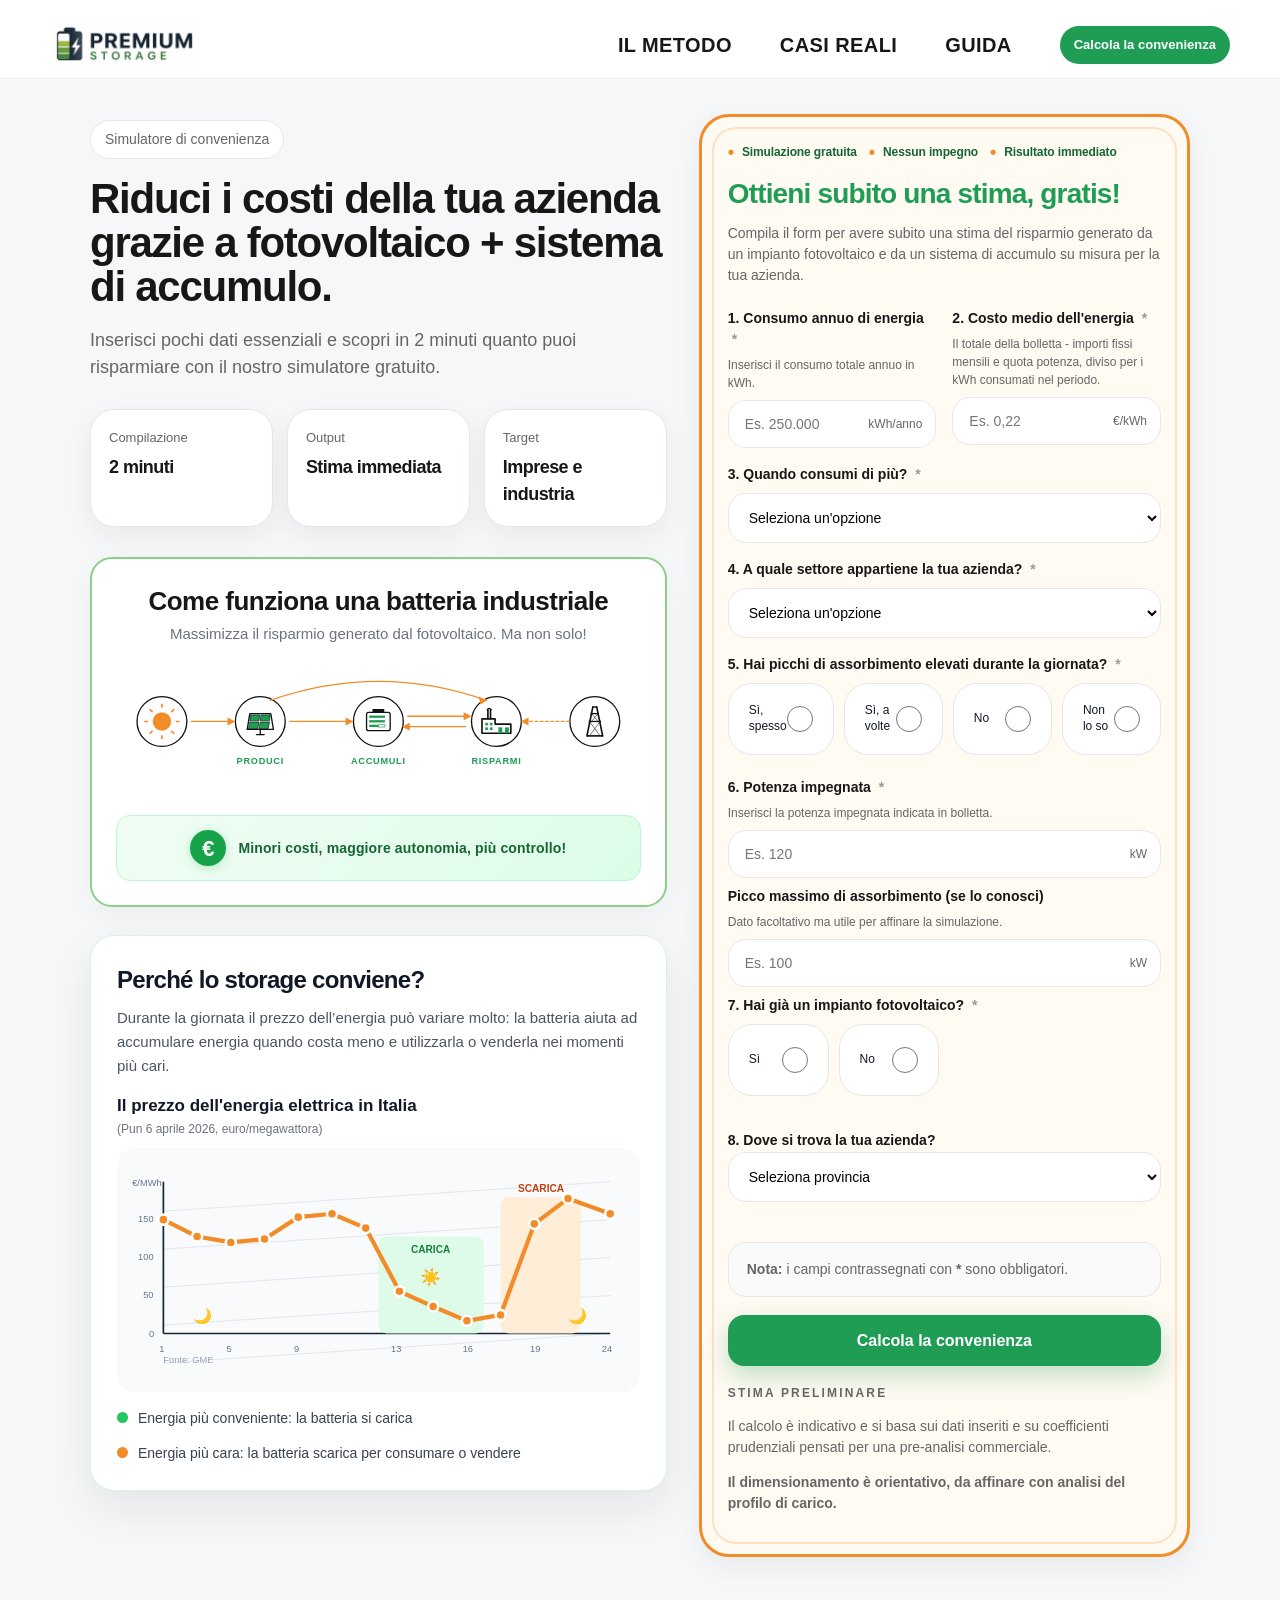
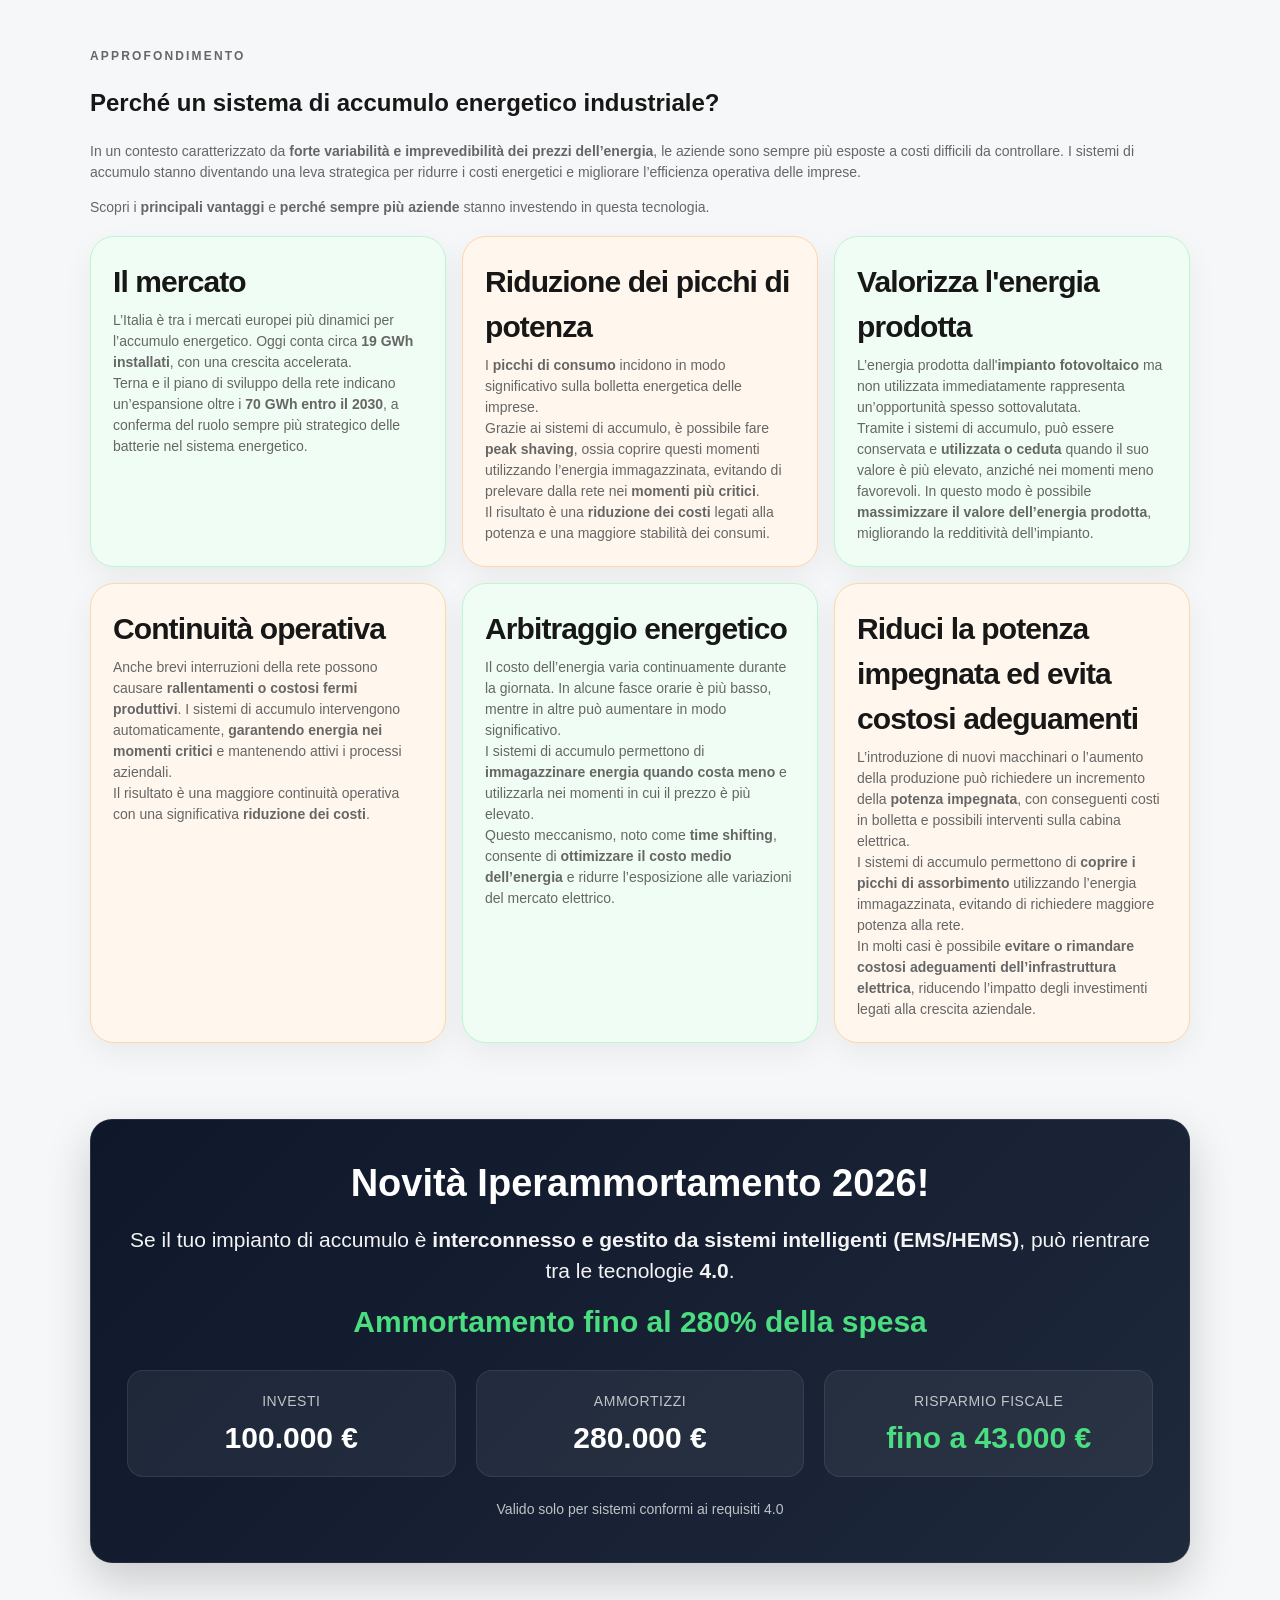
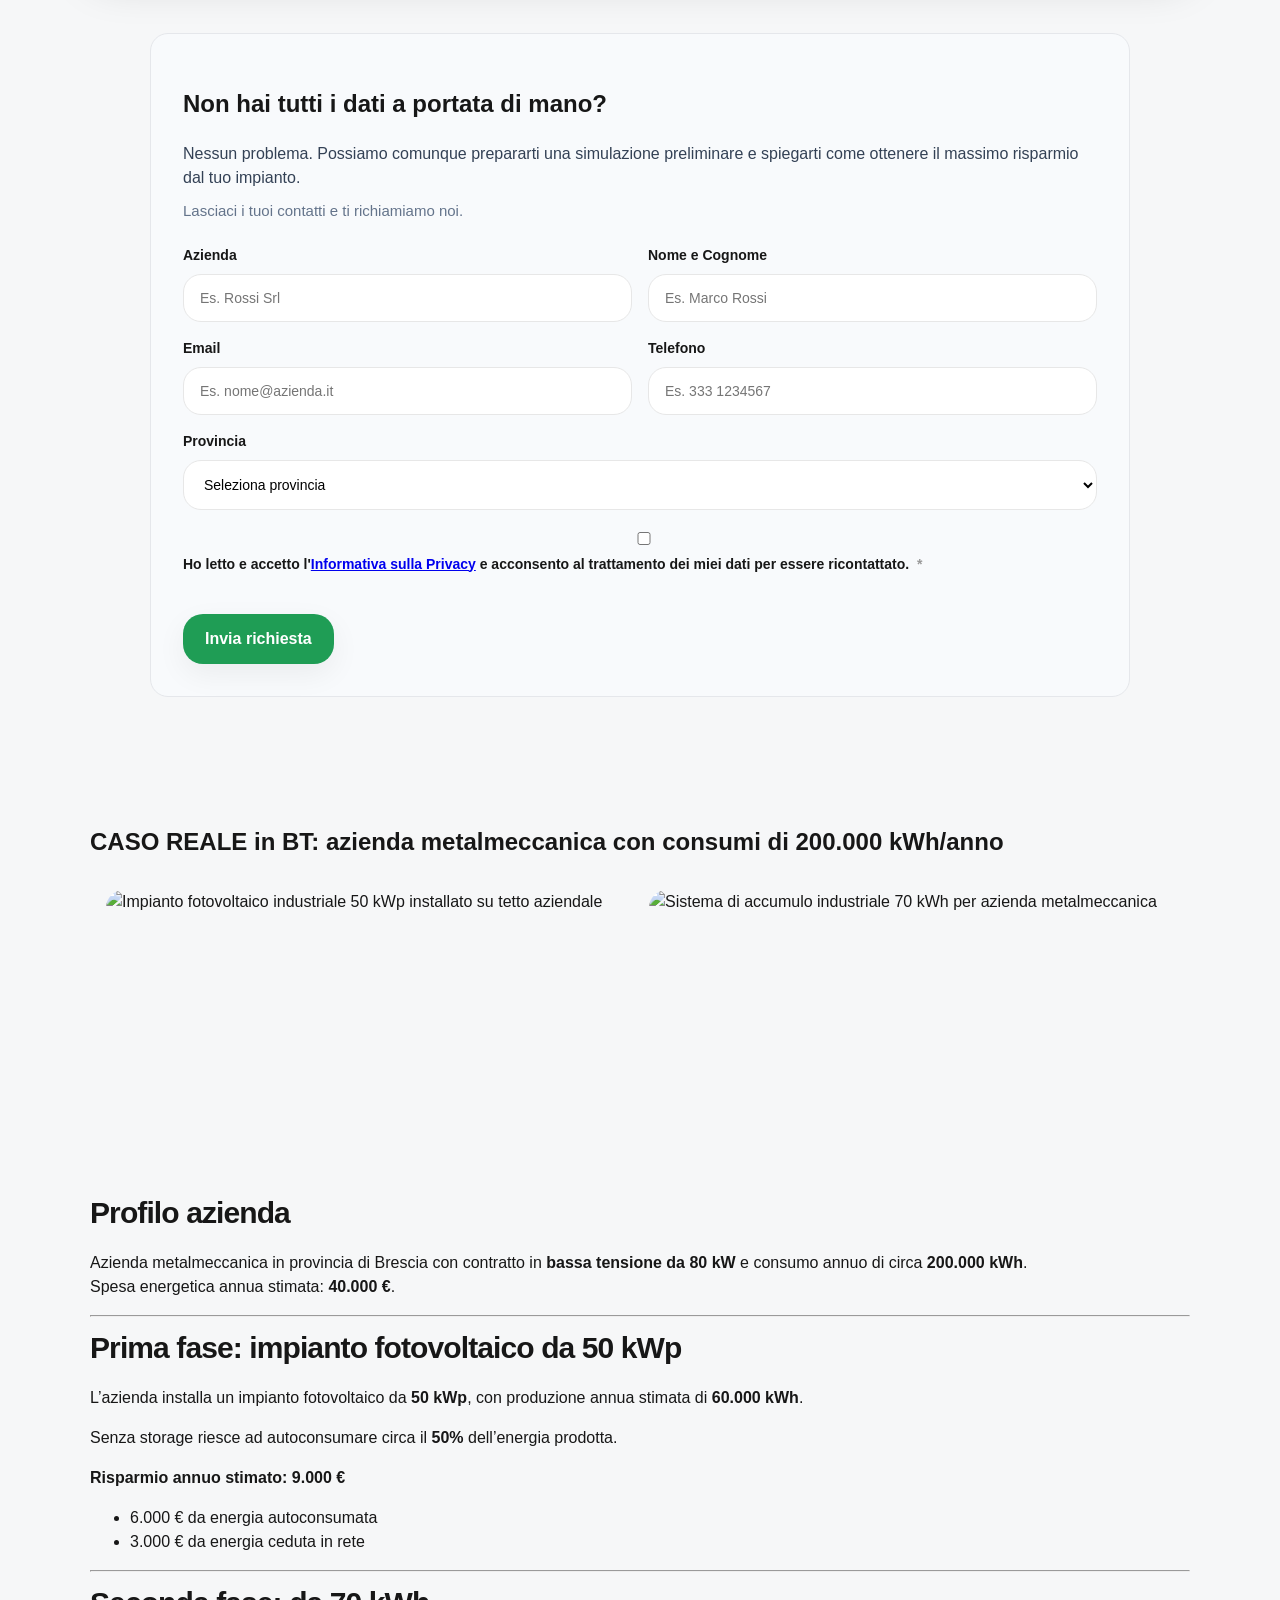
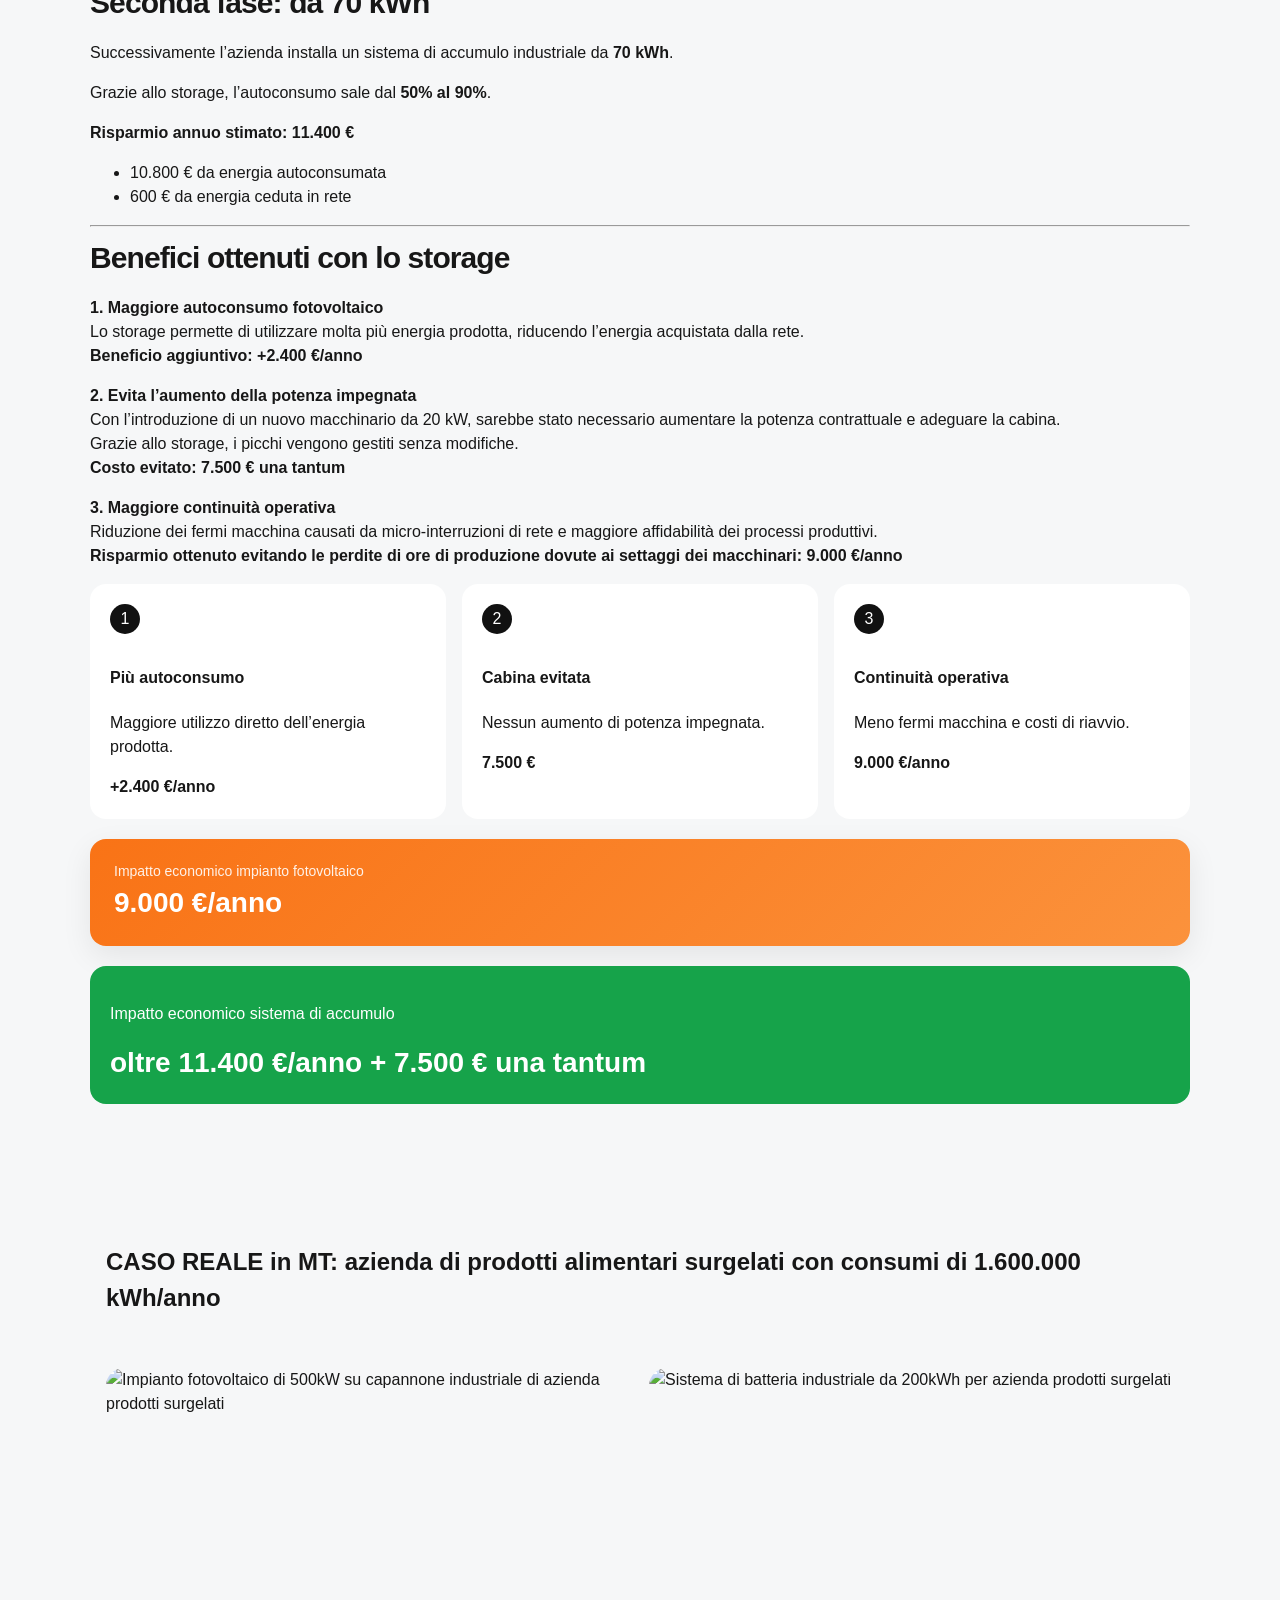
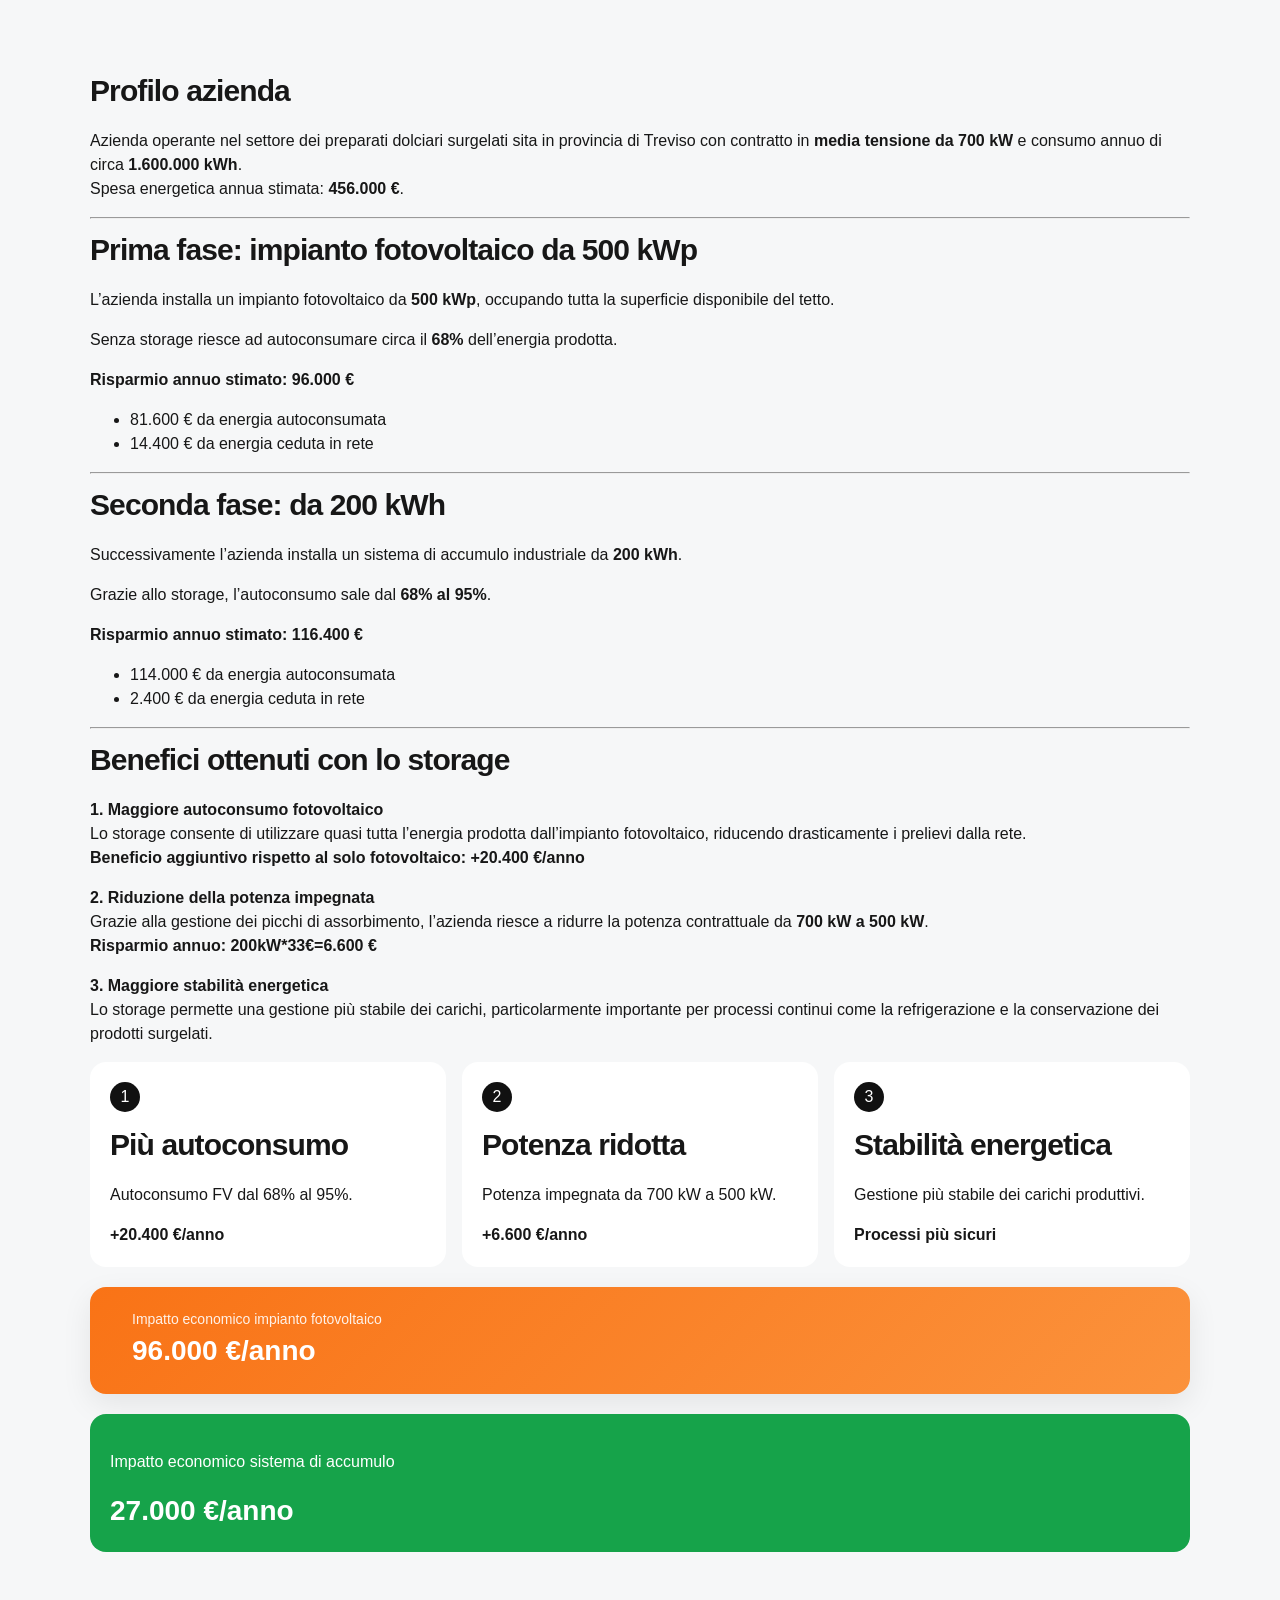
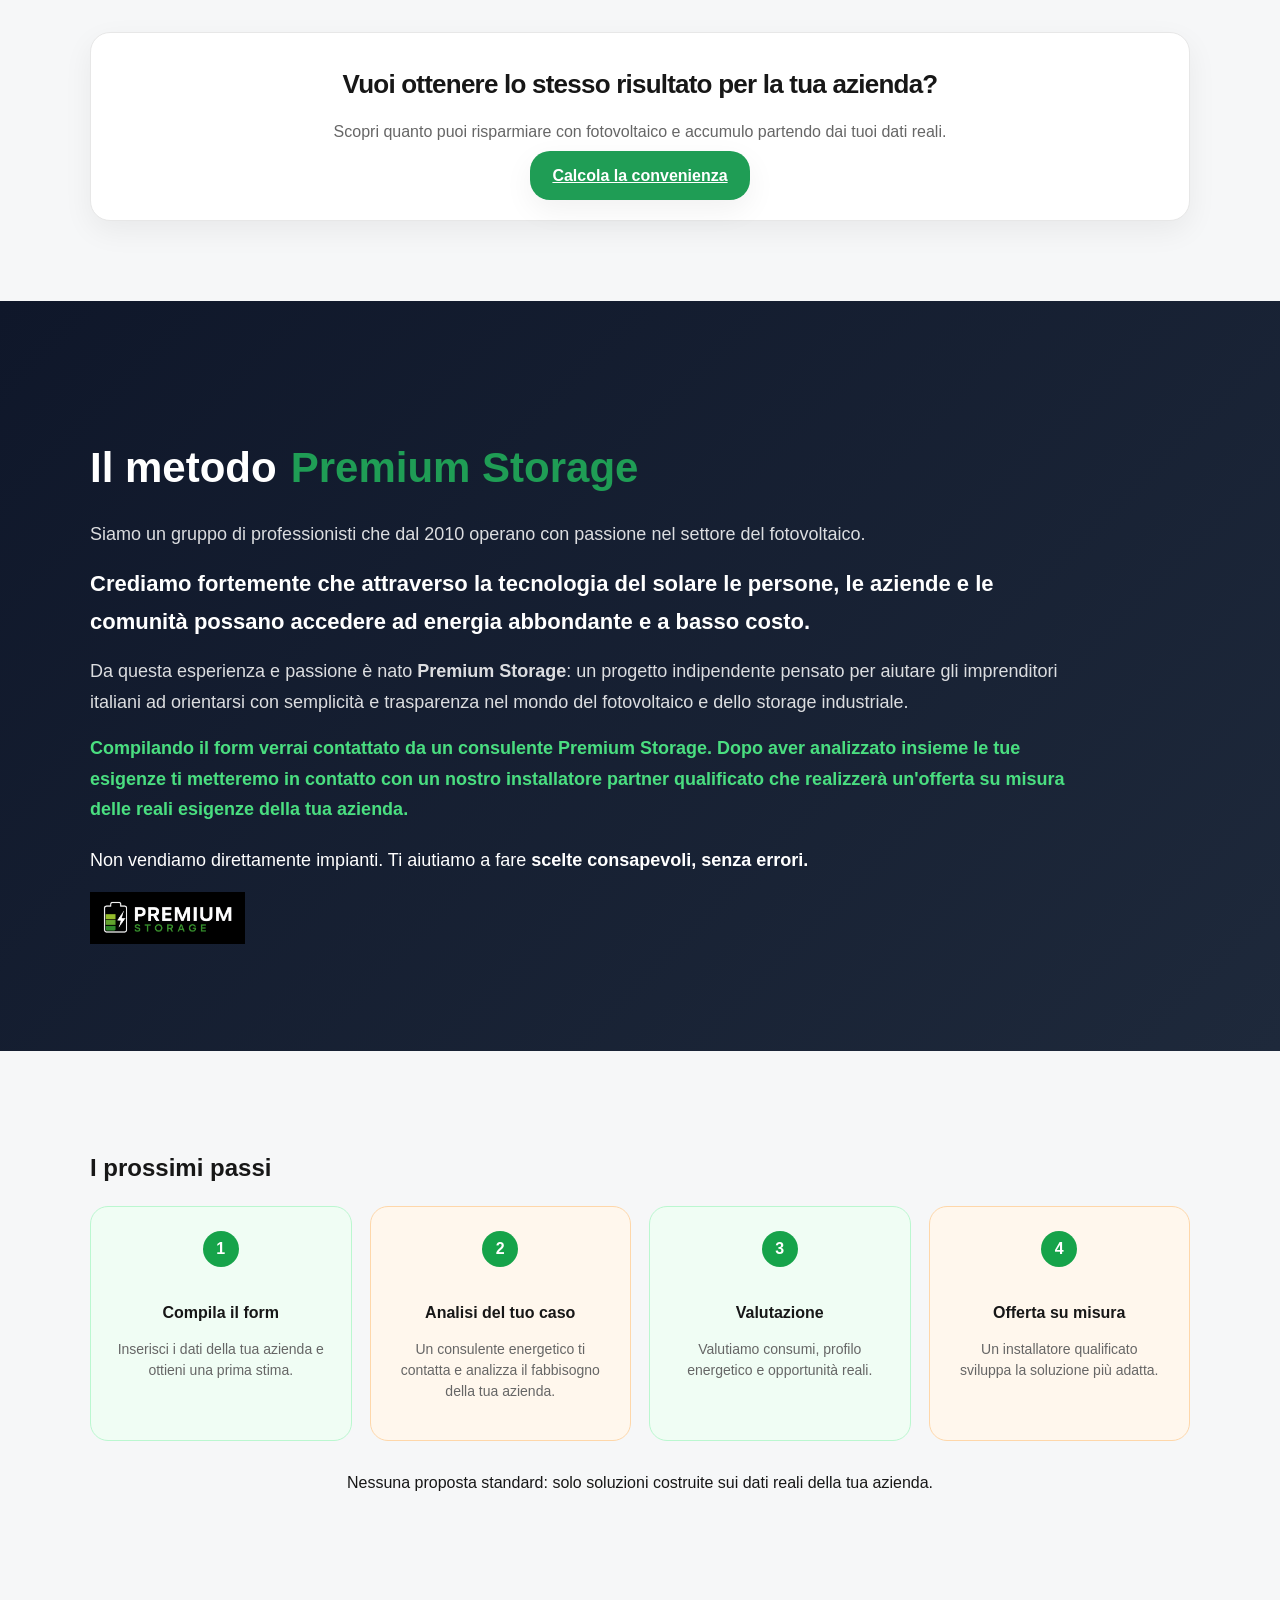
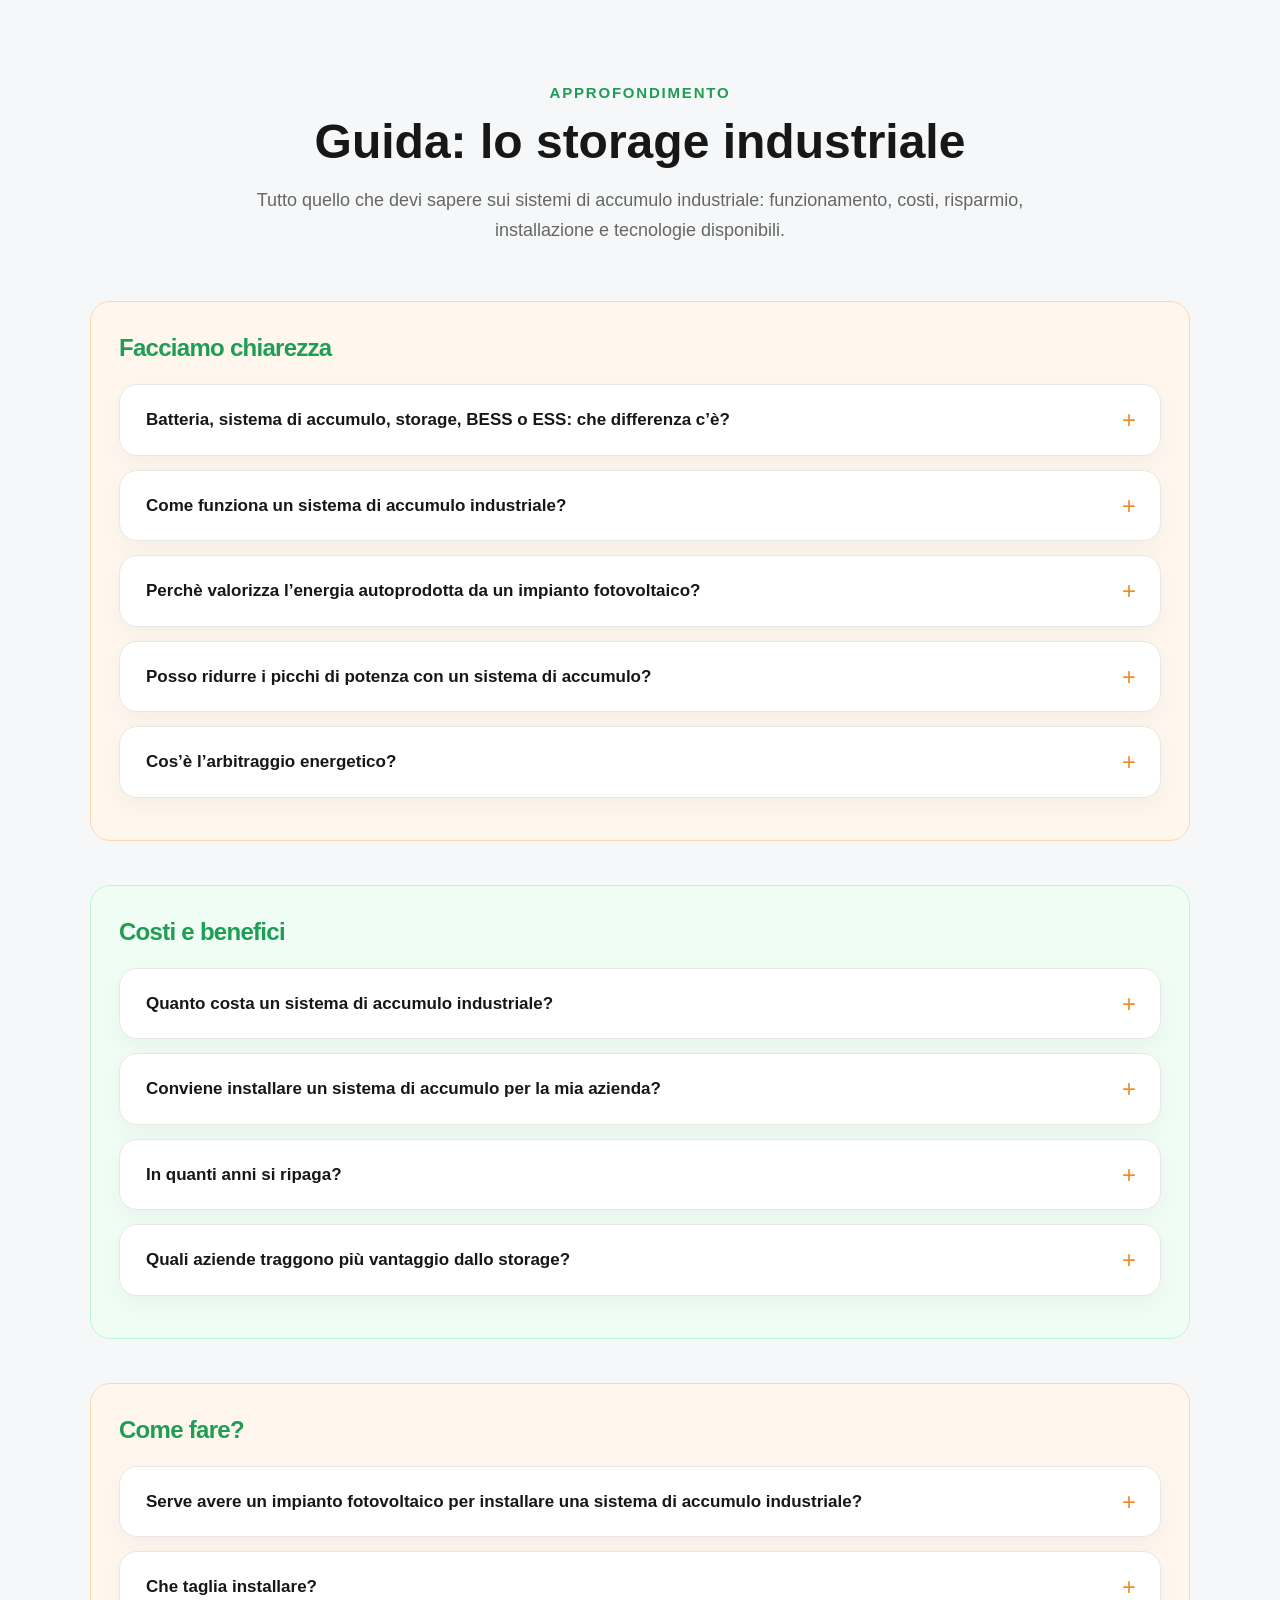
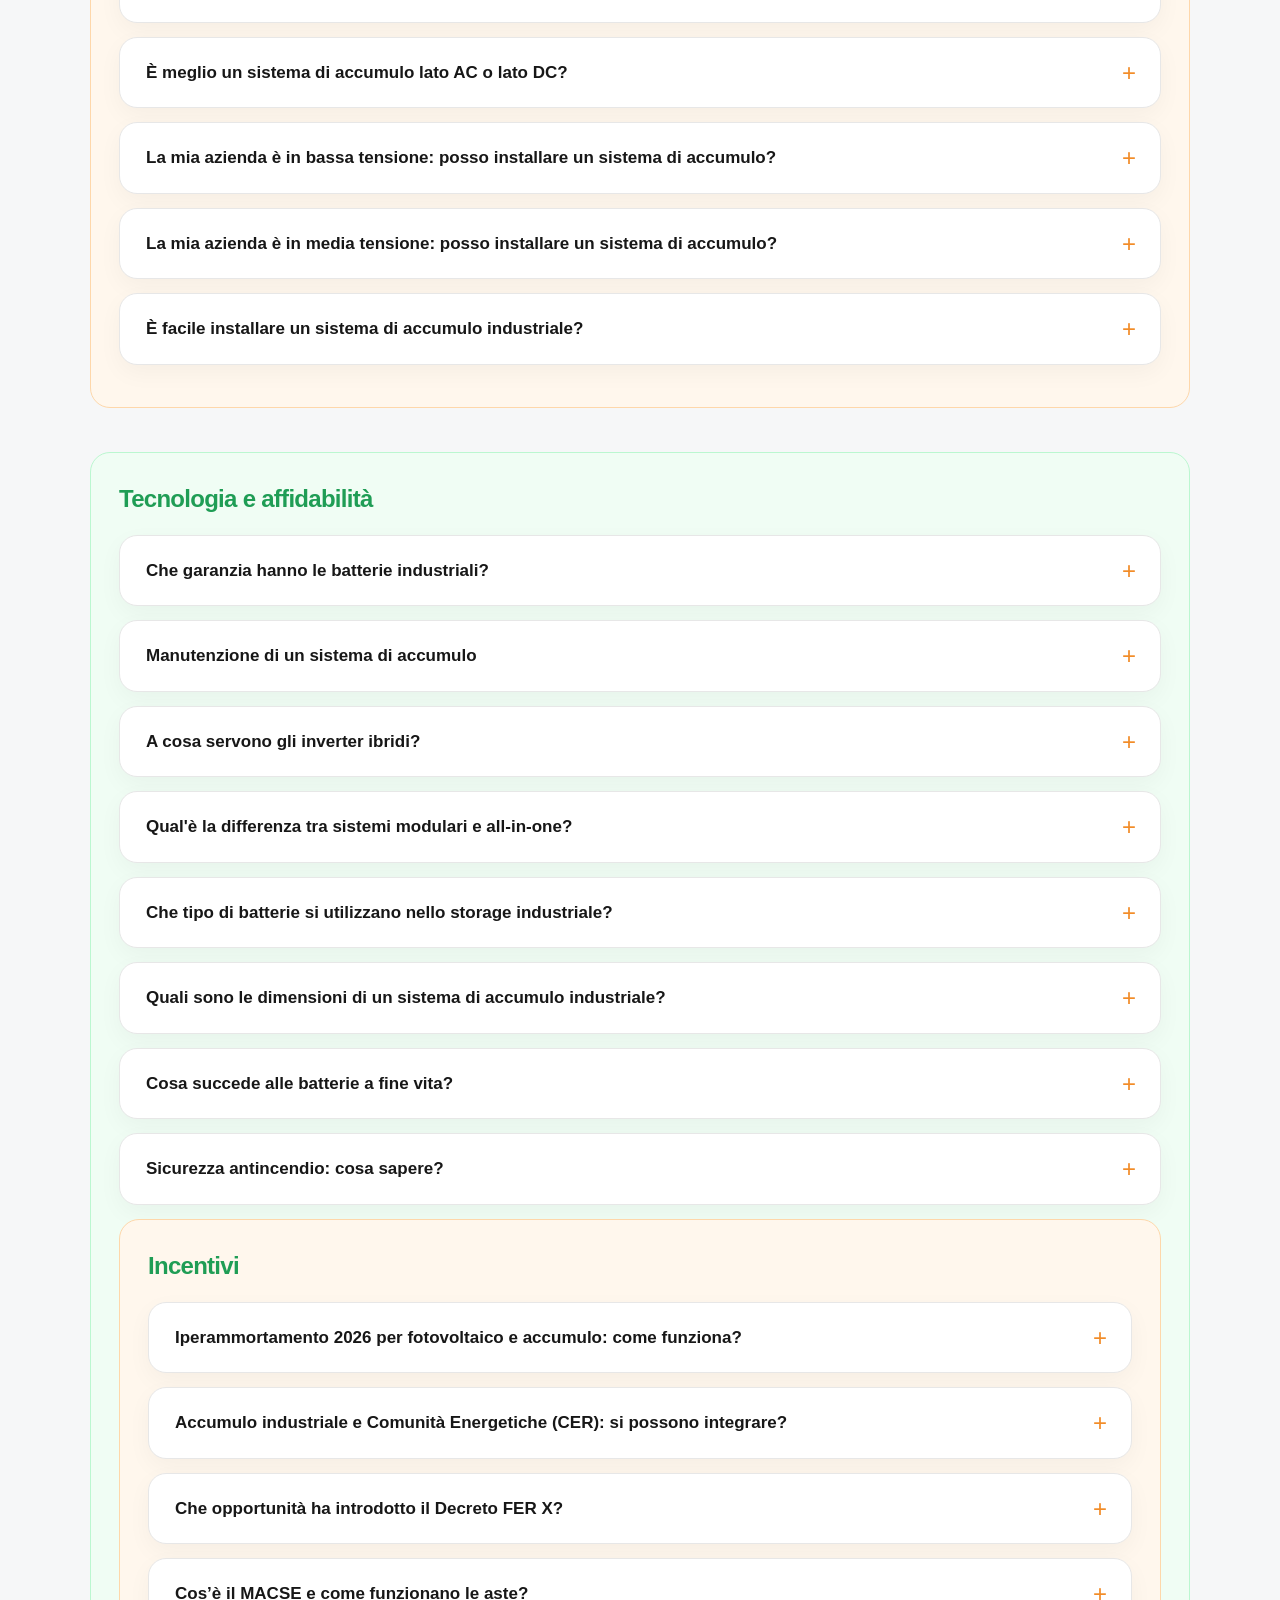
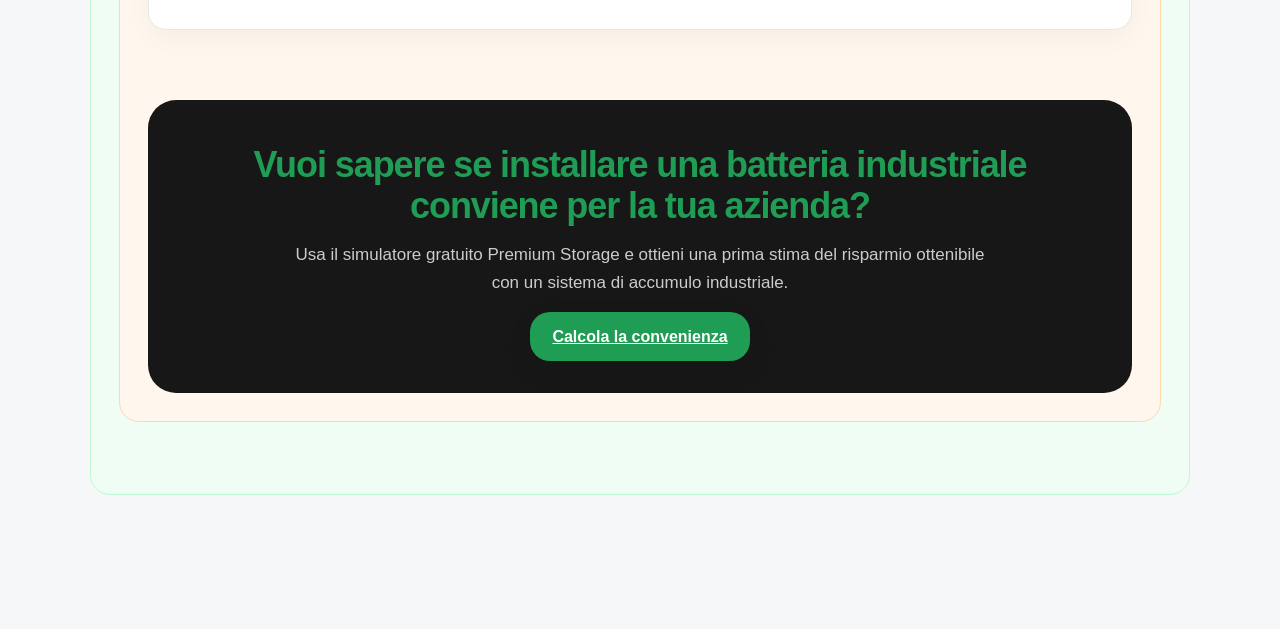
==== commit 988cb881: "Update index.html" ====
--- a/index.html
+++ b/index.html
@@ -632,29 +632,49 @@
 
               <div id="form-contatto"></div>
         <form id="leadForm">
-          <div class="two-col">
-            <div class="field">
-              <label for="azienda">Azienda <span class="req">*</span></label>
-              <input id="azienda" type="text" placeholder="Es. Rossi Srl" />
-            </div>
-            <div class="field">
-              <label for="nomeCognome">Nome e cognome <span class="req">*</span></label>
-              <input id="nomeCognome" type="text" placeholder="Es. Marco Rossi" />
-            </div>
-            <div class="field">
-              <label for="emailLead">Email <span class="req">*</span></label>
-              <input id="emailLead" type="email" placeholder="Es. nome@azienda.it" />
-            </div>
-            <div class="field">
-              <label for="telefonoLead">Telefono</label>
-              <input id="telefonoLead" type="text" placeholder="Es. 333 1234567" />
-            </div>
-   </div>
-
-          <div id="leadErrorBox" class="error-box"></div>
-          <div id="leadSuccessBox" class="note-box" style="display:none;">Grazie, richiesta registrata.</div>
-          <button type="submit" class="btn btn-lead">Invia richiesta</button>
-        </form>
+  <div class="two-col">
+    <div class="field">
+      <label for="azienda">Azienda <span class="req">*</span></label>
+      <input id="azienda" type="text" placeholder="Es. Rossi Srl" />
+    </div>
+    <div class="field">
+      <label for="nomeCognome">Nome e cognome <span class="req">*</span></label>
+      <input id="nomeCognome" type="text" placeholder="Es. Marco Rossi" />
+    </div>
+    <div class="field">
+      <label for="emailLead">Email <span class="req">*</span></label>
+      <input id="emailLead" type="email" placeholder="Es. nome@azienda.it" />
+    </div>
+    <div class="field">
+      <label for="telefonoLead">Telefono</label>
+      <input id="telefonoLead" type="text" placeholder="Es. 333 1234567" />
+    </div>
+  </div>
+  <!-- ===== FINE CAMPI / INIZIO CONSENSI GDPR ===== -->
+
+  <!-- Consenso al trattamento per la finalità principale (lead/preventivo) -->
+  <div class="privacy-consent">
+    <label>
+      <input id="consensoPrivacy" type="checkbox" name="consenso_privacy" required />
+      Ho letto e accetto l'<a href="/privacy-policy" target="_blank" rel="noopener">Informativa sulla Privacy</a>
+      e acconsento al trattamento dei miei dati per essere ricontattato in merito alla mia richiesta. <span class="req">*</span>
+    </label>
+  </div>
+
+  <!-- Consenso marketing SEPARATO e FACOLTATIVO -->
+  <div class="privacy-consent">
+    <label>
+      <input id="consensoMarketing" type="checkbox" name="consenso_marketing" />
+      Acconsento a ricevere comunicazioni commerciali e materiale informativo su prodotti e servizi (facoltativo).
+    </label>
+  </div>
+
+  <!-- ===== FINE CONSENSI GDPR ===== -->
+
+  <div id="leadErrorBox" class="error-box"></div>
+  <div id="leadSuccessBox" class="note-box" style="display:none;">Grazie, richiesta registrata.</div>
+  <button type="submit" class="btn btn-lead">Invia richiesta</button>
+</form>
       </div>
     </div>
   </section>
@@ -766,102 +786,98 @@
       Lasciaci i tuoi contatti e ti richiamiamo noi.
     </p>
 
-    <form class="mini-form-contatto" id="miniLeadForm">
-
+   <form class="mini-form-contatto" id="miniLeadForm">
   <div class="two-col">
-
     <div class="field">
       <label>Azienda</label>
       <input type="text" id="azienda_rapida" placeholder="Es. Rossi Srl">
     </div>
-
     <div class="field">
       <label>Nome e Cognome</label>
       <input type="text" id="nome_rapido" placeholder="Es. Marco Rossi">
     </div>
-
     <div class="field">
       <label>Email</label>
       <input type="email" id="email_rapida" placeholder="Es. nome@azienda.it">
     </div>
-
     <div class="field">
       <label>Telefono</label>
       <input type="tel" id="telefono_rapido" placeholder="Es. 333 1234567">
     </div>
-
     <div class="field full">
       <label>Provincia</label>
       <select id="provincia_rapida">
         <option value="">Seleziona provincia</option>
-
-       <optgroup label="Friuli Venezia Giulia">
-      <option value="GO">Gorizia</option>
-      <option value="PN">Pordenone</option>
-      <option value="TS">Trieste</option>
-      <option value="UD">Udine</option>
-    </optgroup>
-
-    <optgroup label="Veneto">
-      <option value="BL">Belluno</option>
-      <option value="PD">Padova</option>
-      <option value="RO">Rovigo</option>
-      <option value="TV">Treviso</option>
-      <option value="VE">Venezia</option>
-      <option value="VR">Verona</option>
-      <option value="VI">Vicenza</option>
-    </optgroup>
-
-    <optgroup label="Lombardia">
-      <option value="BG">Bergamo</option>
-      <option value="BS">Brescia</option>
-      <option value="CO">Como</option>
-      <option value="CR">Cremona</option>
-      <option value="LC">Lecco</option>
-      <option value="LO">Lodi</option>
-      <option value="MN">Mantova</option>
-      <option value="MI">Milano</option>
-      <option value="MB">Monza e Brianza</option>
-      <option value="PV">Pavia</option>
-      <option value="SO">Sondrio</option>
-      <option value="VA">Varese</option>
-    </optgroup>
-
-    <optgroup label="Emilia-Romagna">
-      <option value="BO">Bologna</option>
-      <option value="FC">Forlì-Cesena</option>
-      <option value="FE">Ferrara</option>
-      <option value="MO">Modena</option>
-      <option value="PR">Parma</option>
-      <option value="PC">Piacenza</option>
-      <option value="RA">Ravenna</option>
-      <option value="RE">Reggio Emilia</option>
-      <option value="RN">Rimini</option>
-    </optgroup>
-
-    <optgroup label="Piemonte">
-      <option value="AL">Alessandria</option>
-      <option value="AT">Asti</option>
-      <option value="BI">Biella</option>
-      <option value="CN">Cuneo</option>
-      <option value="NO">Novara</option>
-      <option value="TO">Torino</option>
-      <option value="VB">Verbano-Cusio-Ossola</option>
-      <option value="VC">Vercelli</option>
-    </optgroup>
-  </select>           
+        <optgroup label="Friuli Venezia Giulia">
+          <option value="GO">Gorizia</option>
+          <option value="PN">Pordenone</option>
+          <option value="TS">Trieste</option>
+          <option value="UD">Udine</option>
+        </optgroup>
+        <optgroup label="Veneto">
+          <option value="BL">Belluno</option>
+          <option value="PD">Padova</option>
+          <option value="RO">Rovigo</option>
+          <option value="TV">Treviso</option>
+          <option value="VE">Venezia</option>
+          <option value="VR">Verona</option>
+          <option value="VI">Vicenza</option>
+        </optgroup>
+        <optgroup label="Lombardia">
+          <option value="BG">Bergamo</option>
+          <option value="BS">Brescia</option>
+          <option value="CO">Como</option>
+          <option value="CR">Cremona</option>
+          <option value="LC">Lecco</option>
+          <option value="LO">Lodi</option>
+          <option value="MN">Mantova</option>
+          <option value="MI">Milano</option>
+          <option value="MB">Monza e Brianza</option>
+          <option value="PV">Pavia</option>
+          <option value="SO">Sondrio</option>
+          <option value="VA">Varese</option>
+        </optgroup>
+        <optgroup label="Emilia-Romagna">
+          <option value="BO">Bologna</option>
+          <option value="FC">Forlì-Cesena</option>
+          <option value="FE">Ferrara</option>
+          <option value="MO">Modena</option>
+          <option value="PR">Parma</option>
+          <option value="PC">Piacenza</option>
+          <option value="RA">Ravenna</option>
+          <option value="RE">Reggio Emilia</option>
+          <option value="RN">Rimini</option>
+        </optgroup>
+        <optgroup label="Piemonte">
+          <option value="AL">Alessandria</option>
+          <option value="AT">Asti</option>
+          <option value="BI">Biella</option>
+          <option value="CN">Cuneo</option>
+          <option value="NO">Novara</option>
+          <option value="TO">Torino</option>
+          <option value="VB">Verbano-Cusio-Ossola</option>
+          <option value="VC">Vercelli</option>
+        </optgroup>
+      </select>           
     </div>
-
   </div>
+
+  <!-- ===== CONSENSO PRIVACY GDPR (mini-form) ===== -->
+  <div class="privacy-consent">
+    <label>
+      <input id="consensoPrivacyMini" type="checkbox" name="consenso_privacy" required />
+      Ho letto e accetto l'<a href="/privacy-policy" target="_blank" rel="noopener">Informativa sulla Privacy</a>
+      e acconsento al trattamento dei miei dati per essere ricontattato. <span class="req">*</span>
+    </label>
+  </div>
+  <!-- ===== FINE CONSENSO GDPR ===== -->
 
   <div style="margin-top:20px;">
     <button type="submit" class="btn btn-lead">
       Invia richiesta
     </button>
   </div>
-
 </form>
-    
 
       
       </div>
@@ -2372,11 +2388,6 @@
   };
 }
 
-function paybackConPeakShaving(paybackBase, risparmioBase, beneficioMedio) {
-  if (!beneficioMedio || beneficioMedio <= 0) return paybackBase;
-  const nuovo = paybackBase * risparmioBase / (risparmioBase + beneficioMedio);
-  return Math.round(nuovo * 10) / 10;
-}
     document.querySelectorAll('input[name="fv"]').forEach(function (radio) {
       radio.addEventListener('change', toggleFvField);
     });
@@ -2905,7 +2916,10 @@
     dettaglioRisparmio: document.getElementById('detail3').textContent,
     dettaglioStorage: document.getElementById('detail1').textContent,
     piccoMedia: document.getElementById('piccoMassimo').value.trim(),
-    origine: window.location.href
+    origine: window.location.href,
+consensoPrivacy: document.getElementById('consensoPrivacy').checked,
+    consensoMarketing: document.getElementById('consensoMarketing').checked,
+    timestampConsenso: new Date().toISOString()    
   };
 
   const emailOk = /^[^\s@]+@[^\s@]+\.[^\s@]+$/.test(payload.email);
@@ -2919,6 +2933,10 @@
   if (!emailOk) {
     return showLeadError('Inserisci un indirizzo email valido.');
   }
+// ===== CONTROLLO CONSENSO PRIVACY (GDPR) =====
+  if (!document.getElementById('consensoPrivacy').checked) {
+    return showLeadError("Devi accettare l'Informativa sulla Privacy per procedere.");
+  }  
   if (!APPS_SCRIPT_URL || !APPS_SCRIPT_URL.includes('/exec')) {
     return showLeadError("Inserisci nel codice l'URL della Web App di Google Apps Script.");
   }
@@ -2974,27 +2992,27 @@
   }
 });
 
-
 const miniForm = document.getElementById('miniLeadForm');
-
 miniForm.addEventListener('submit', async function (event) {
   event.preventDefault();
-
   const payload = {
     azienda: document.getElementById('azienda_rapida').value.trim(),
     nomeCognome: document.getElementById('nome_rapido').value.trim(),
     email: document.getElementById('email_rapida').value.trim(),
     telefono: document.getElementById('telefono_rapido').value.trim(),
     provincia: document.getElementById('provincia_rapida').value,
-    origine: window.location.href + ' - contatto rapido'
+    origine: window.location.href + ' - contatto rapido',
+    consensoPrivacy: document.getElementById('consensoPrivacyMini').checked,
+    timestampConsenso: new Date().toISOString()
   };
-
   const emailOk = /^[^\s@]+@[^\s@]+\.[^\s@]+$/.test(payload.email);
-
   if (!payload.azienda) { alert("Inserisci l'azienda"); return; }
   if (!payload.nomeCognome) { alert("Inserisci nome e cognome"); return; }
   if (!emailOk) { alert("Email non valida"); return; }
-
+  if (!document.getElementById('consensoPrivacyMini').checked) {
+    alert("Devi accettare l'Informativa sulla Privacy per procedere.");
+    return;
+  }
   // ===== ATTIVAZIONE SPINNER (sul bottone DEL miniForm) =====
   const btnMini = miniForm.querySelector('.btn-lead');
   const testoOrigMini = btnMini ? btnMini.innerHTML : 'Invia richiesta';
@@ -3004,7 +3022,6 @@
     btnMini.disabled = true;
     btnMini.innerHTML = '<span class="spinner-btn"></span>Invio in corso, attendi...';
   }
-
   try {
     const formBody = new URLSearchParams(payload);
     const response = await fetch(APPS_SCRIPT_URL, {
@@ -3012,11 +3029,9 @@
       body: formBody
     });
     const result = await response.json();
-
     if (!result.ok) {
       throw new Error(result.error || 'Errore invio');
     }
-
     alert("Richiesta inviata! Ti ricontattiamo a breve.");
     miniForm.reset();
   } catch (error) {
@@ -3029,6 +3044,7 @@
     }
   }
 });
+
     
     toggleFvField();
   </script>
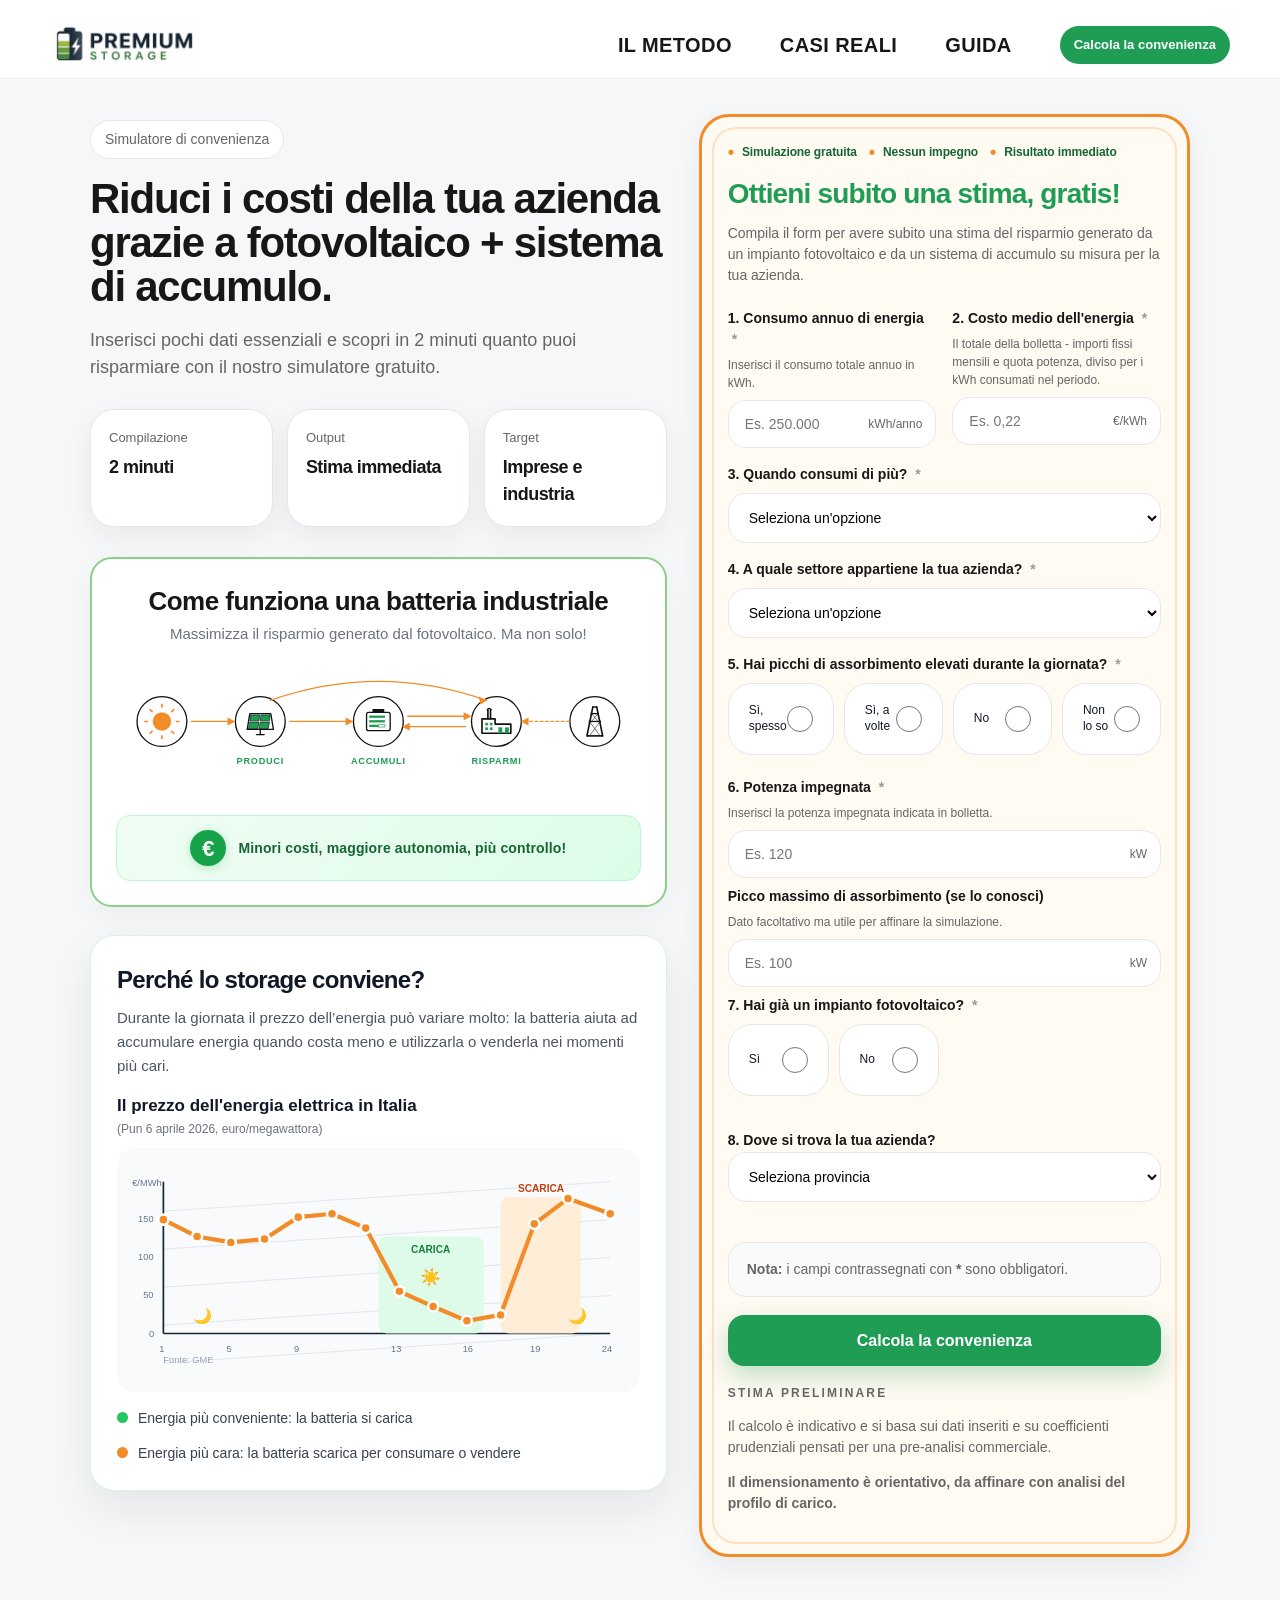
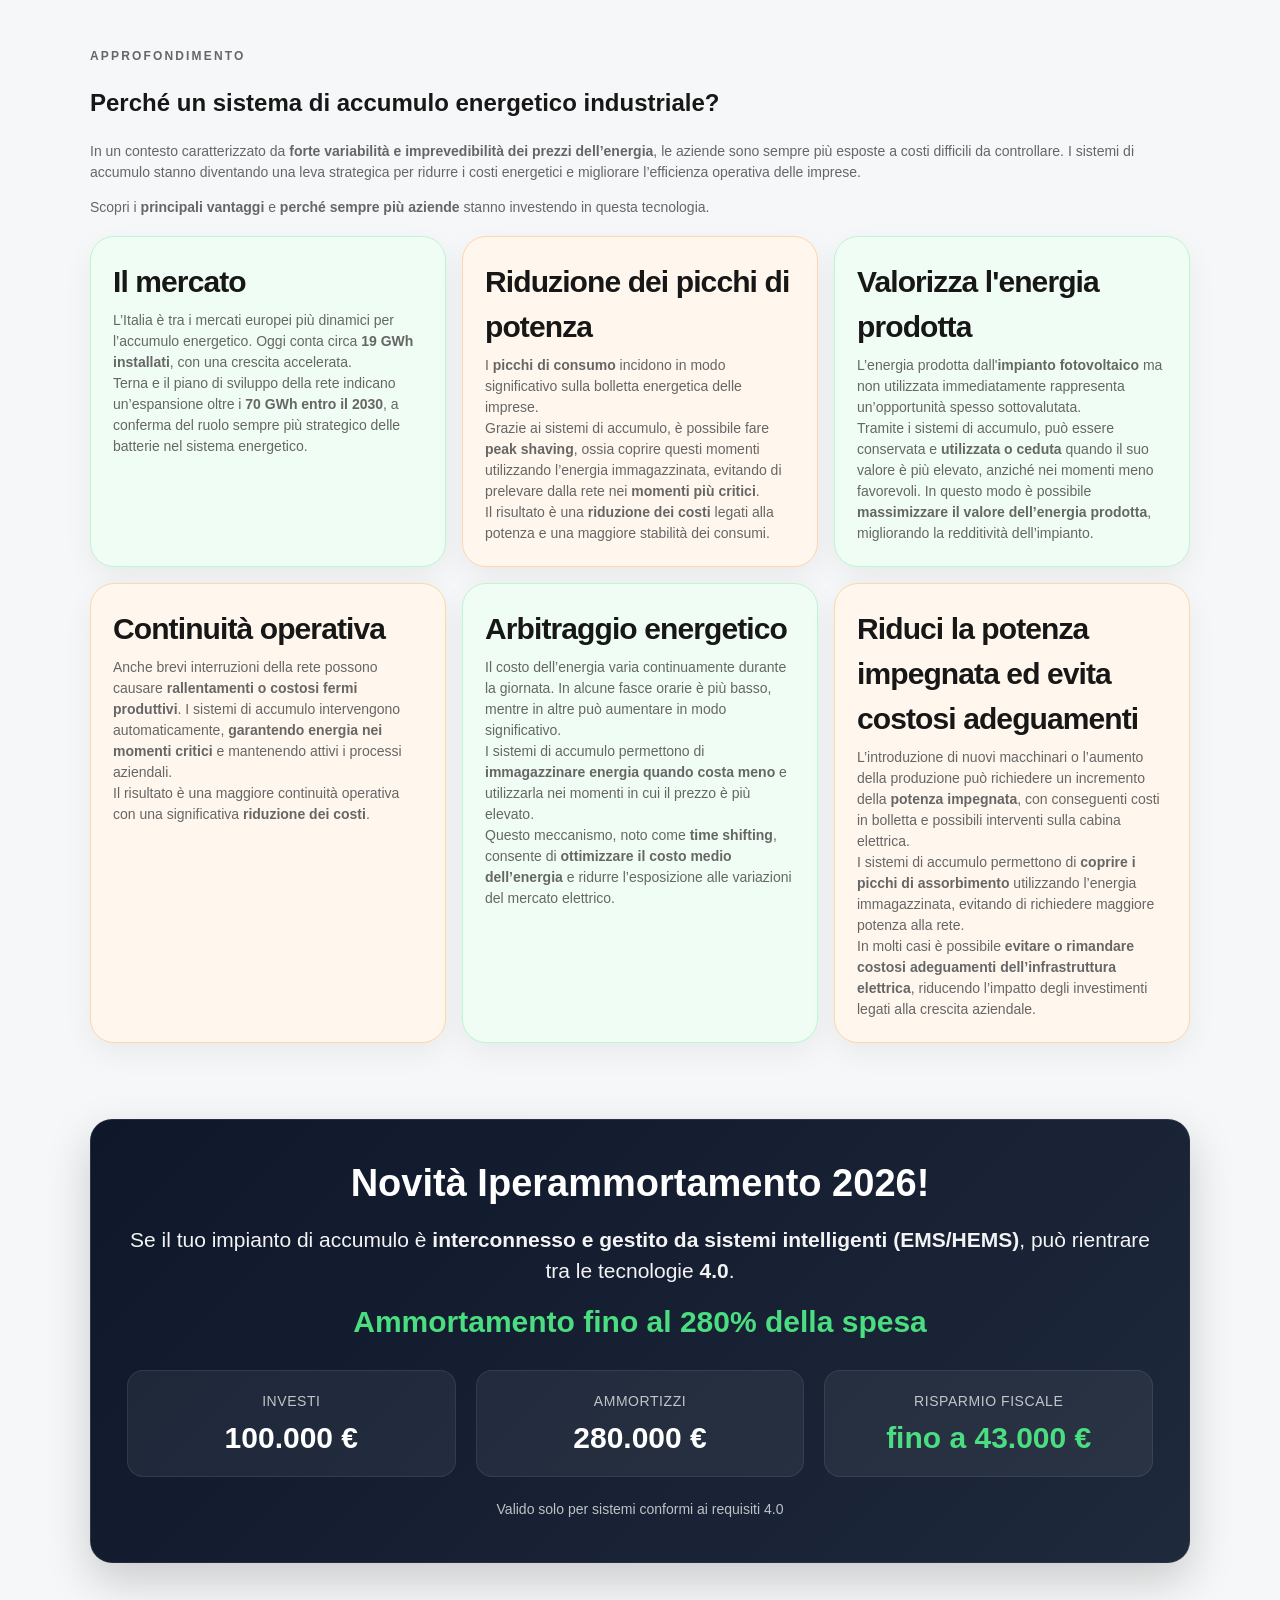
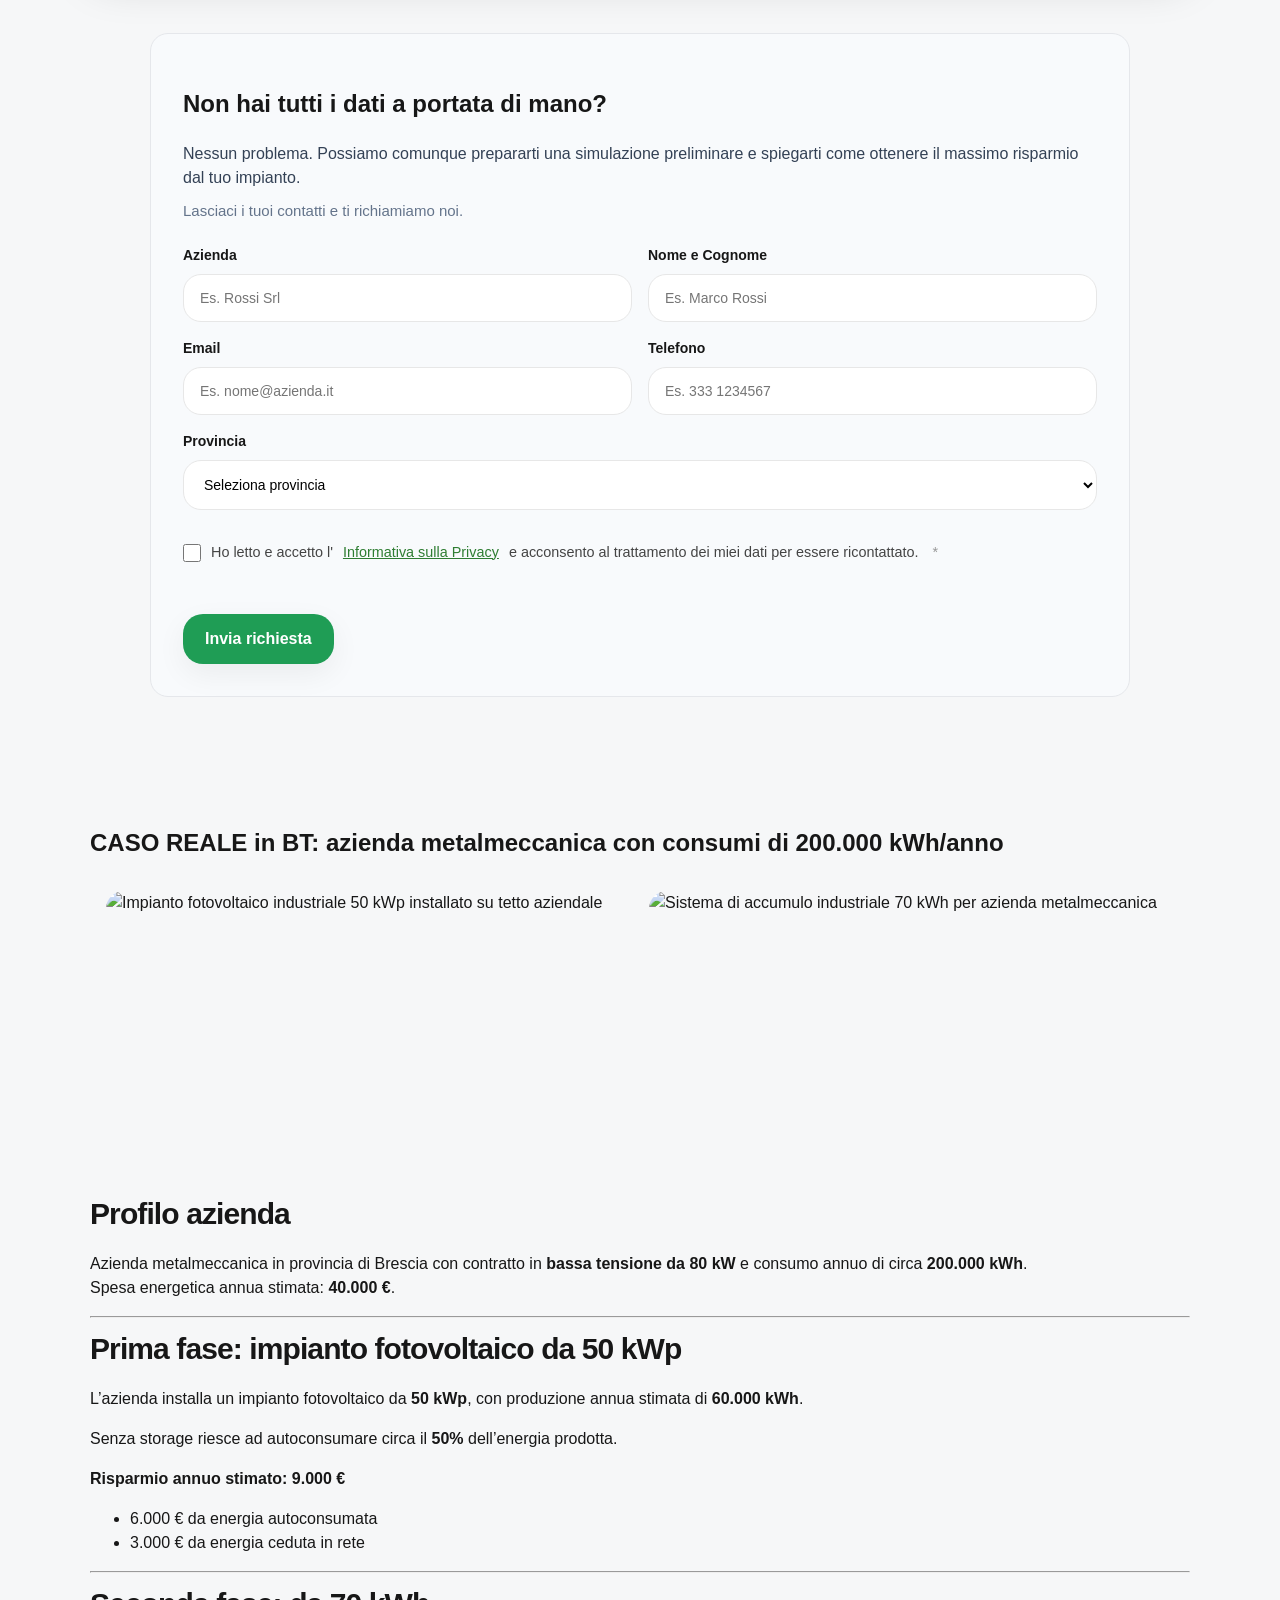
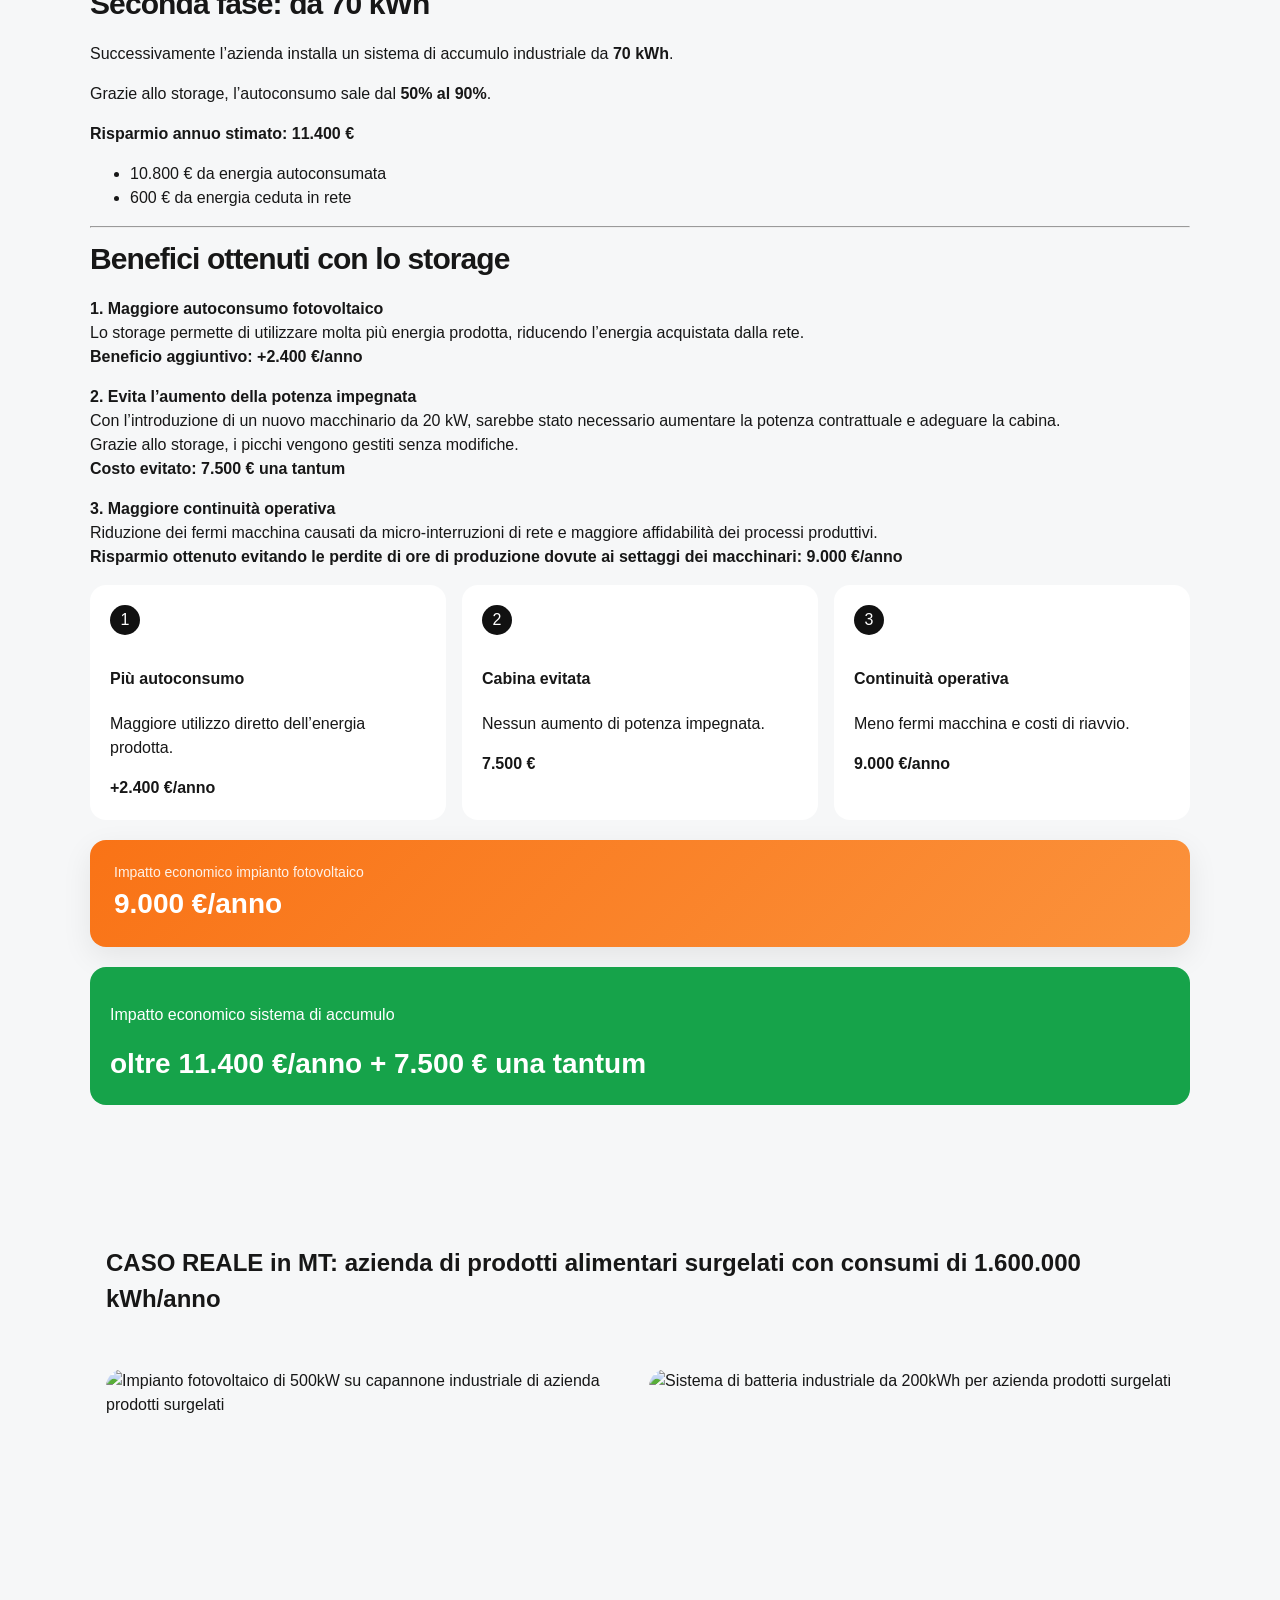
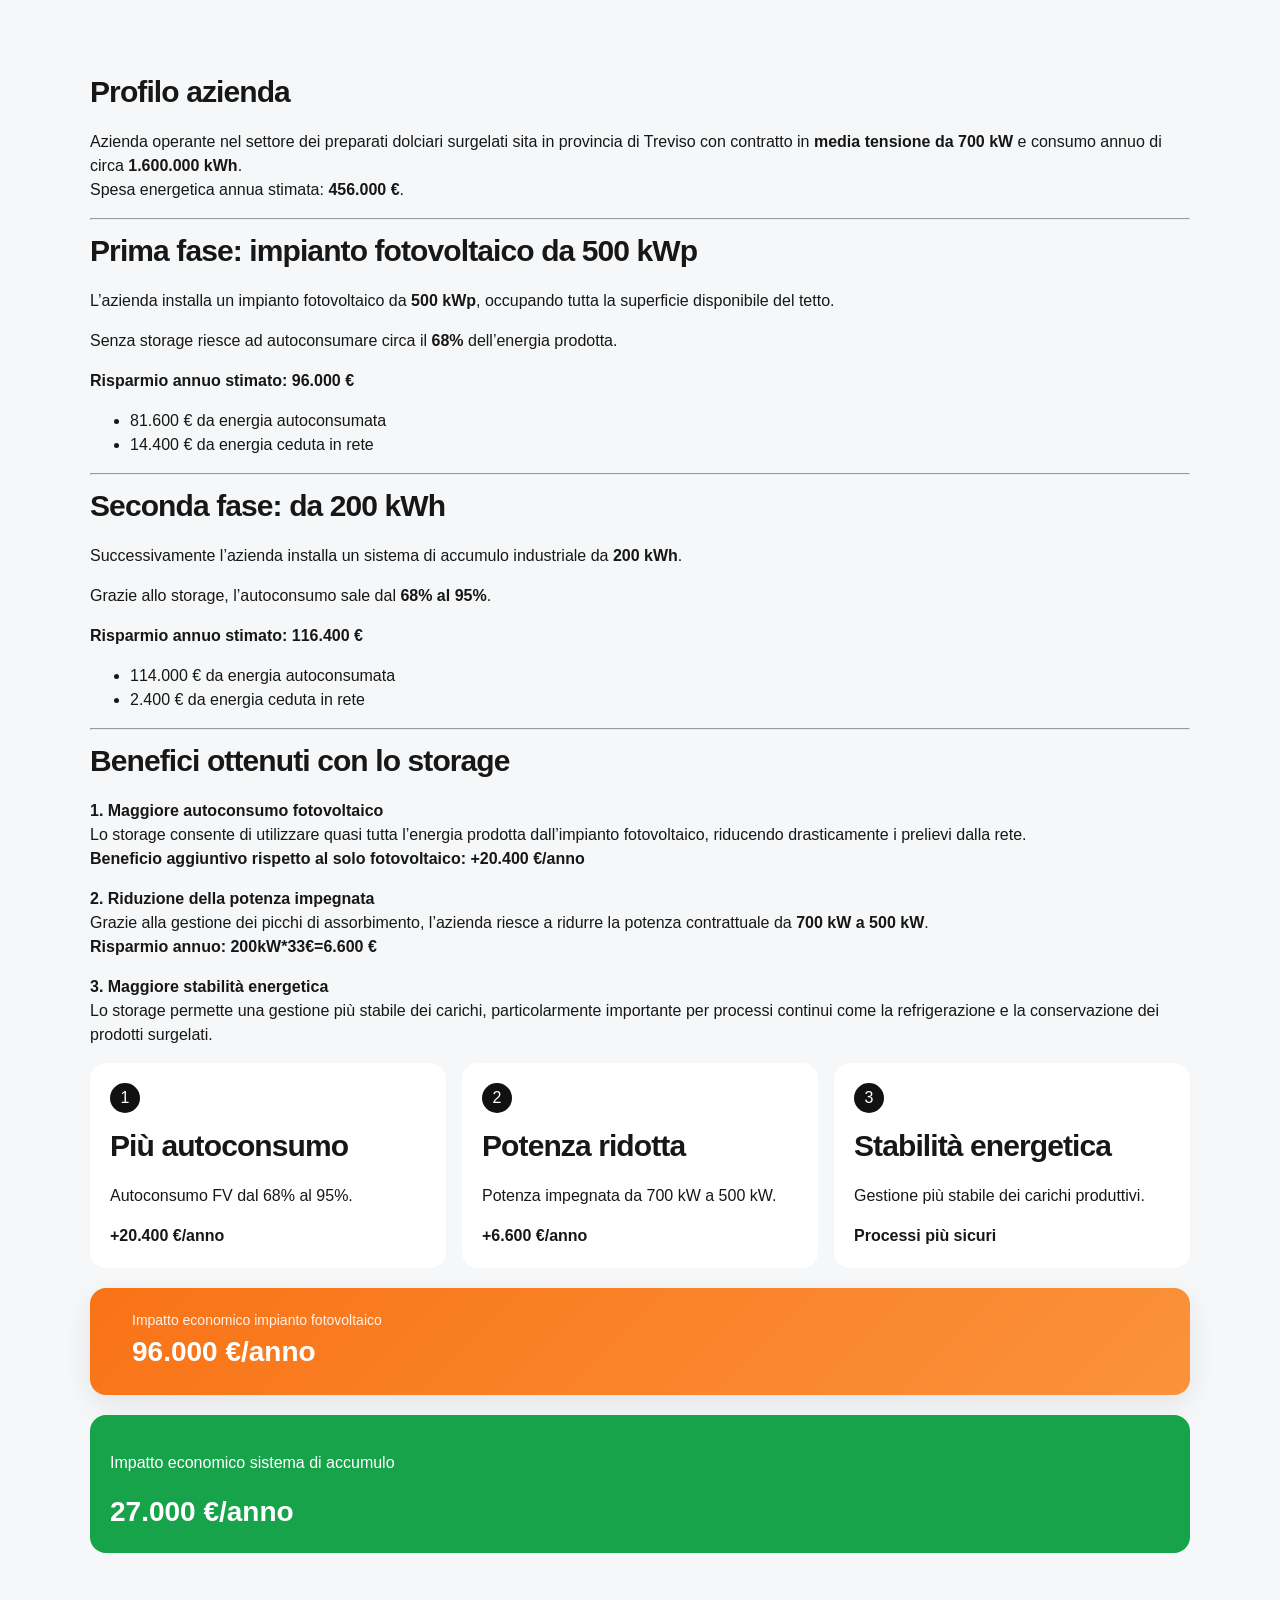
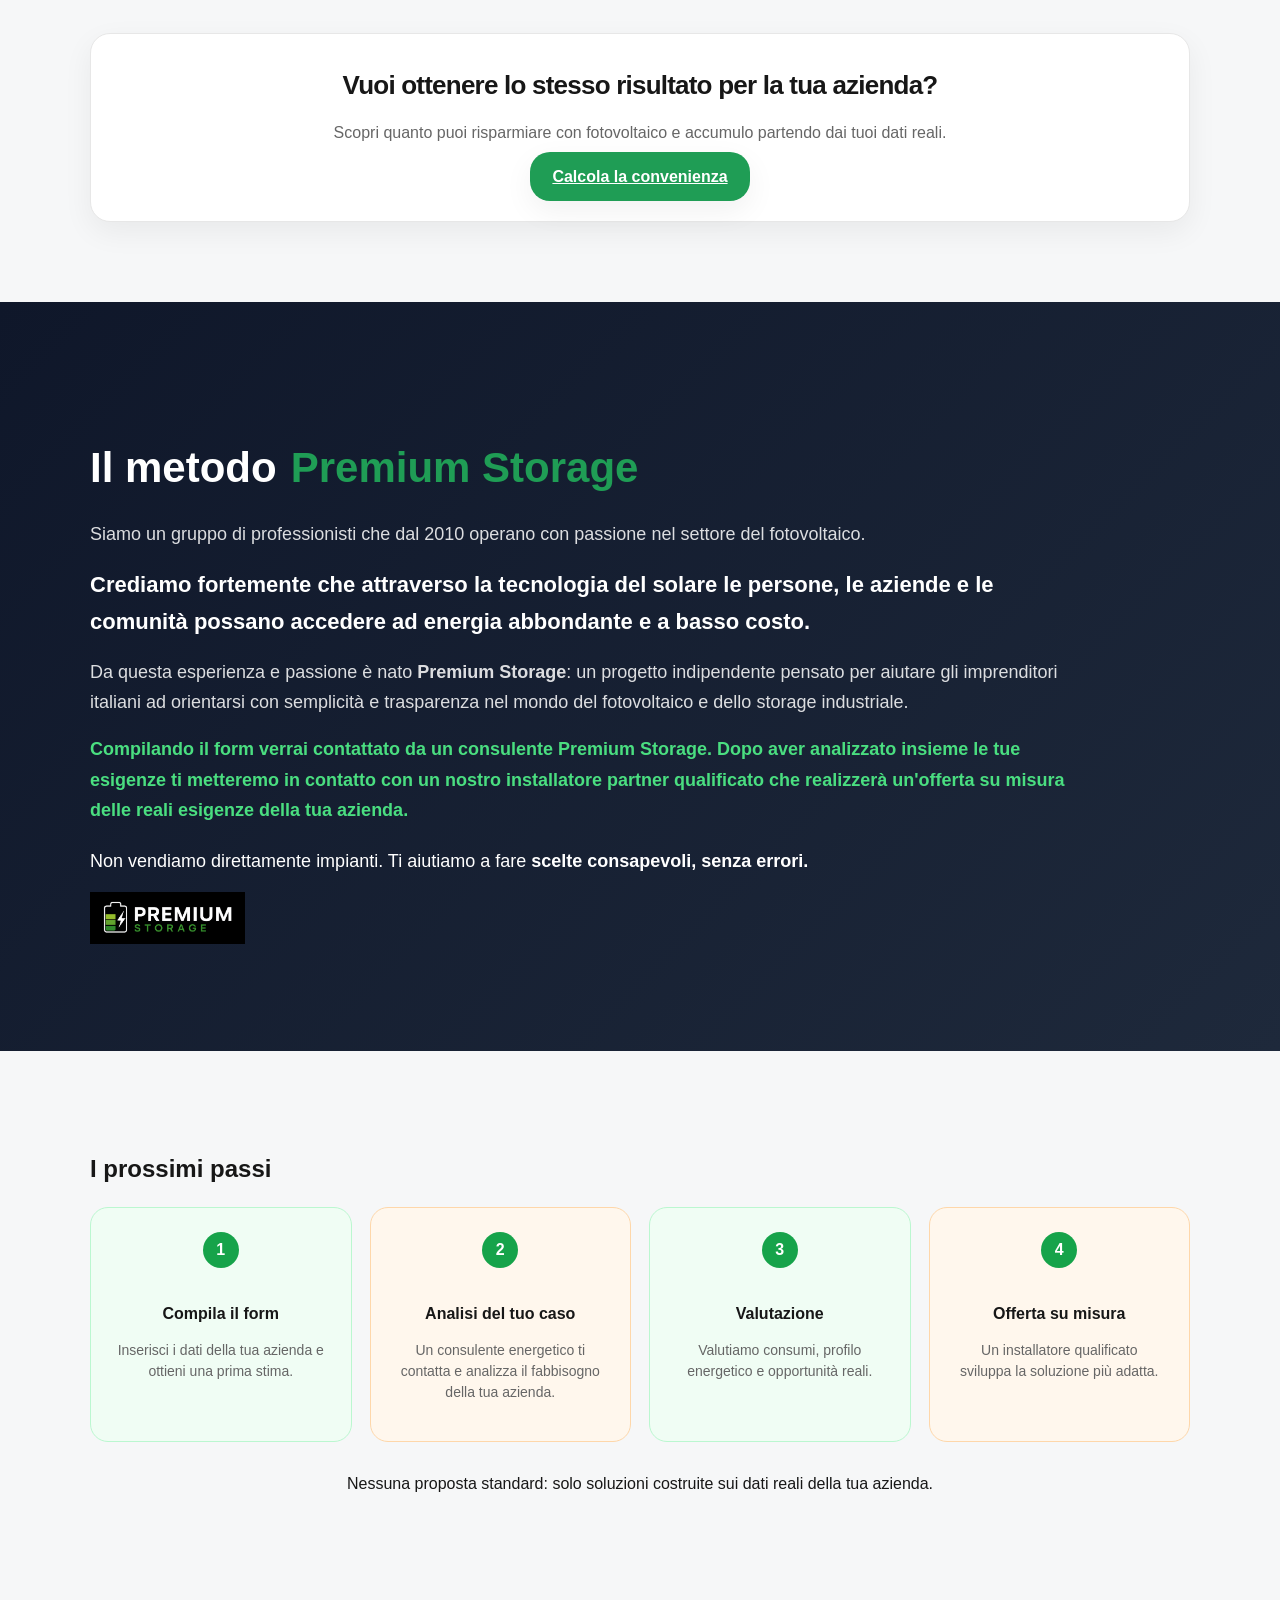
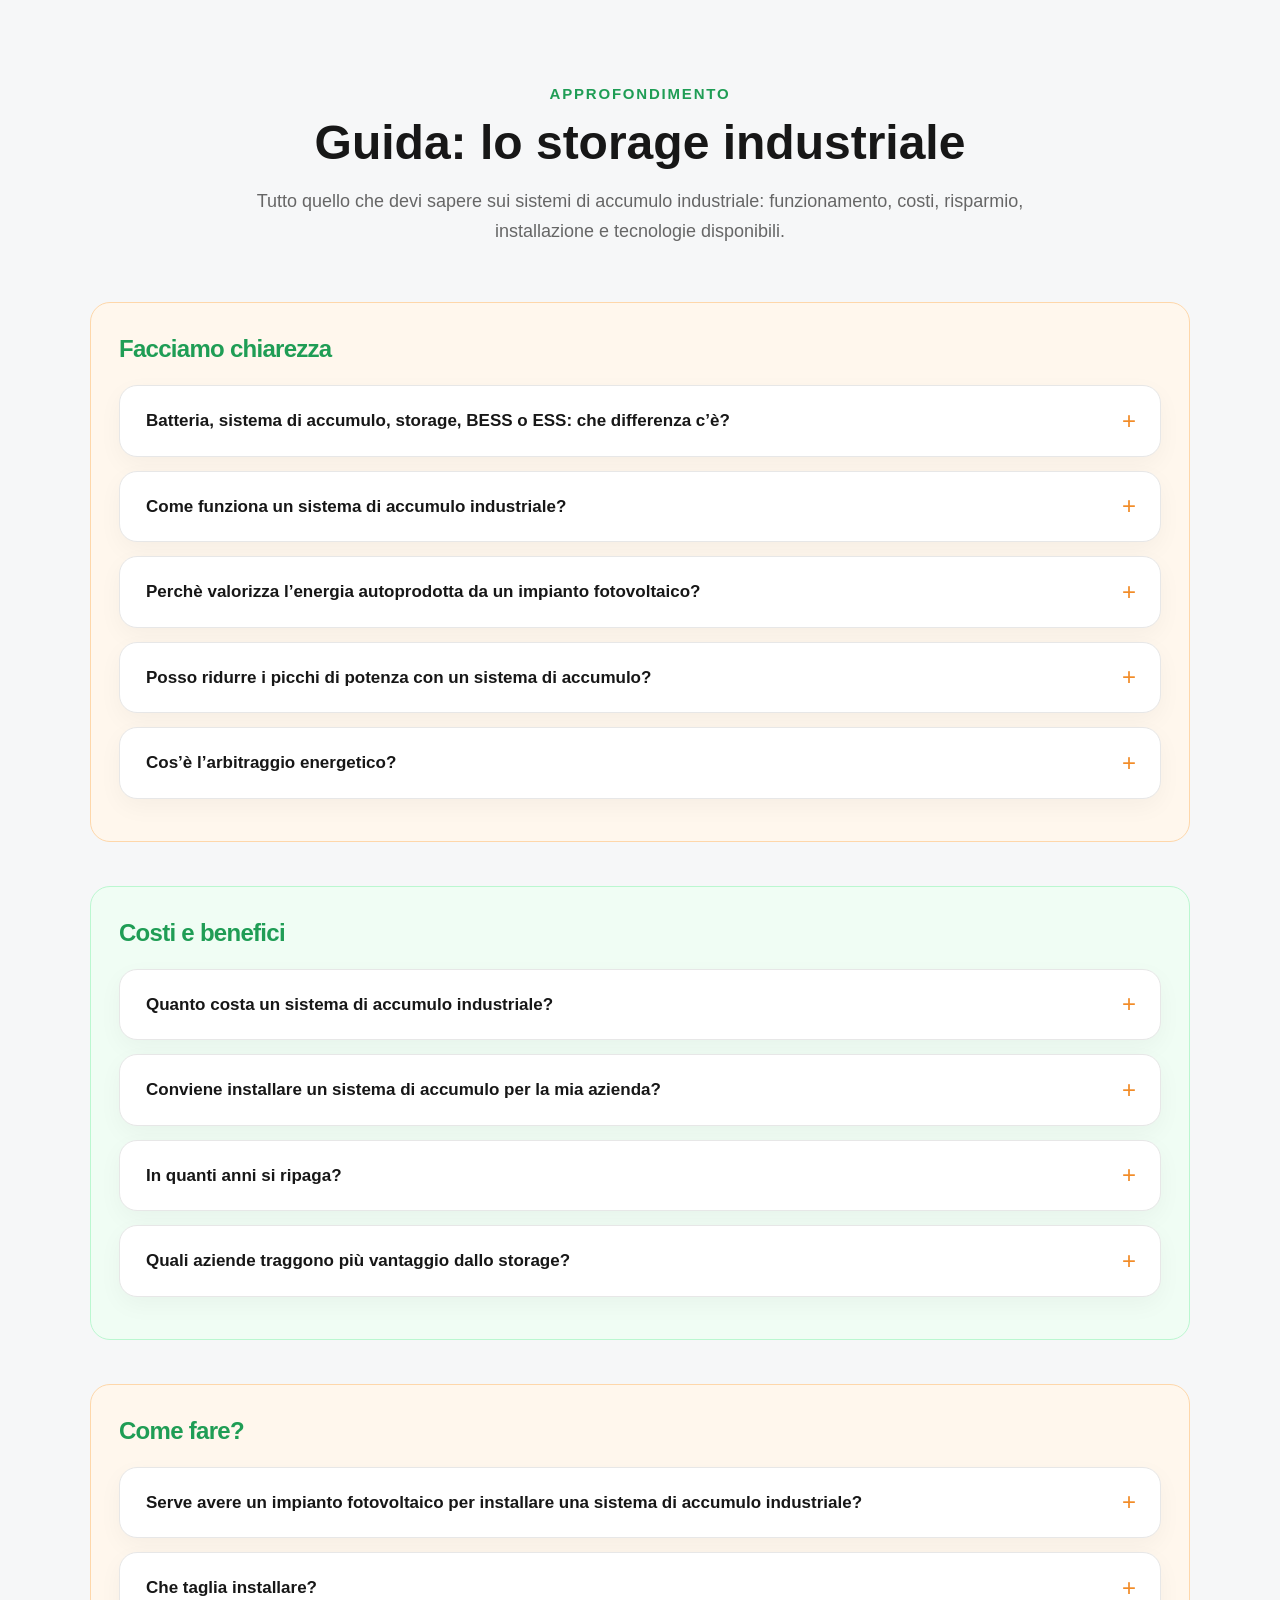
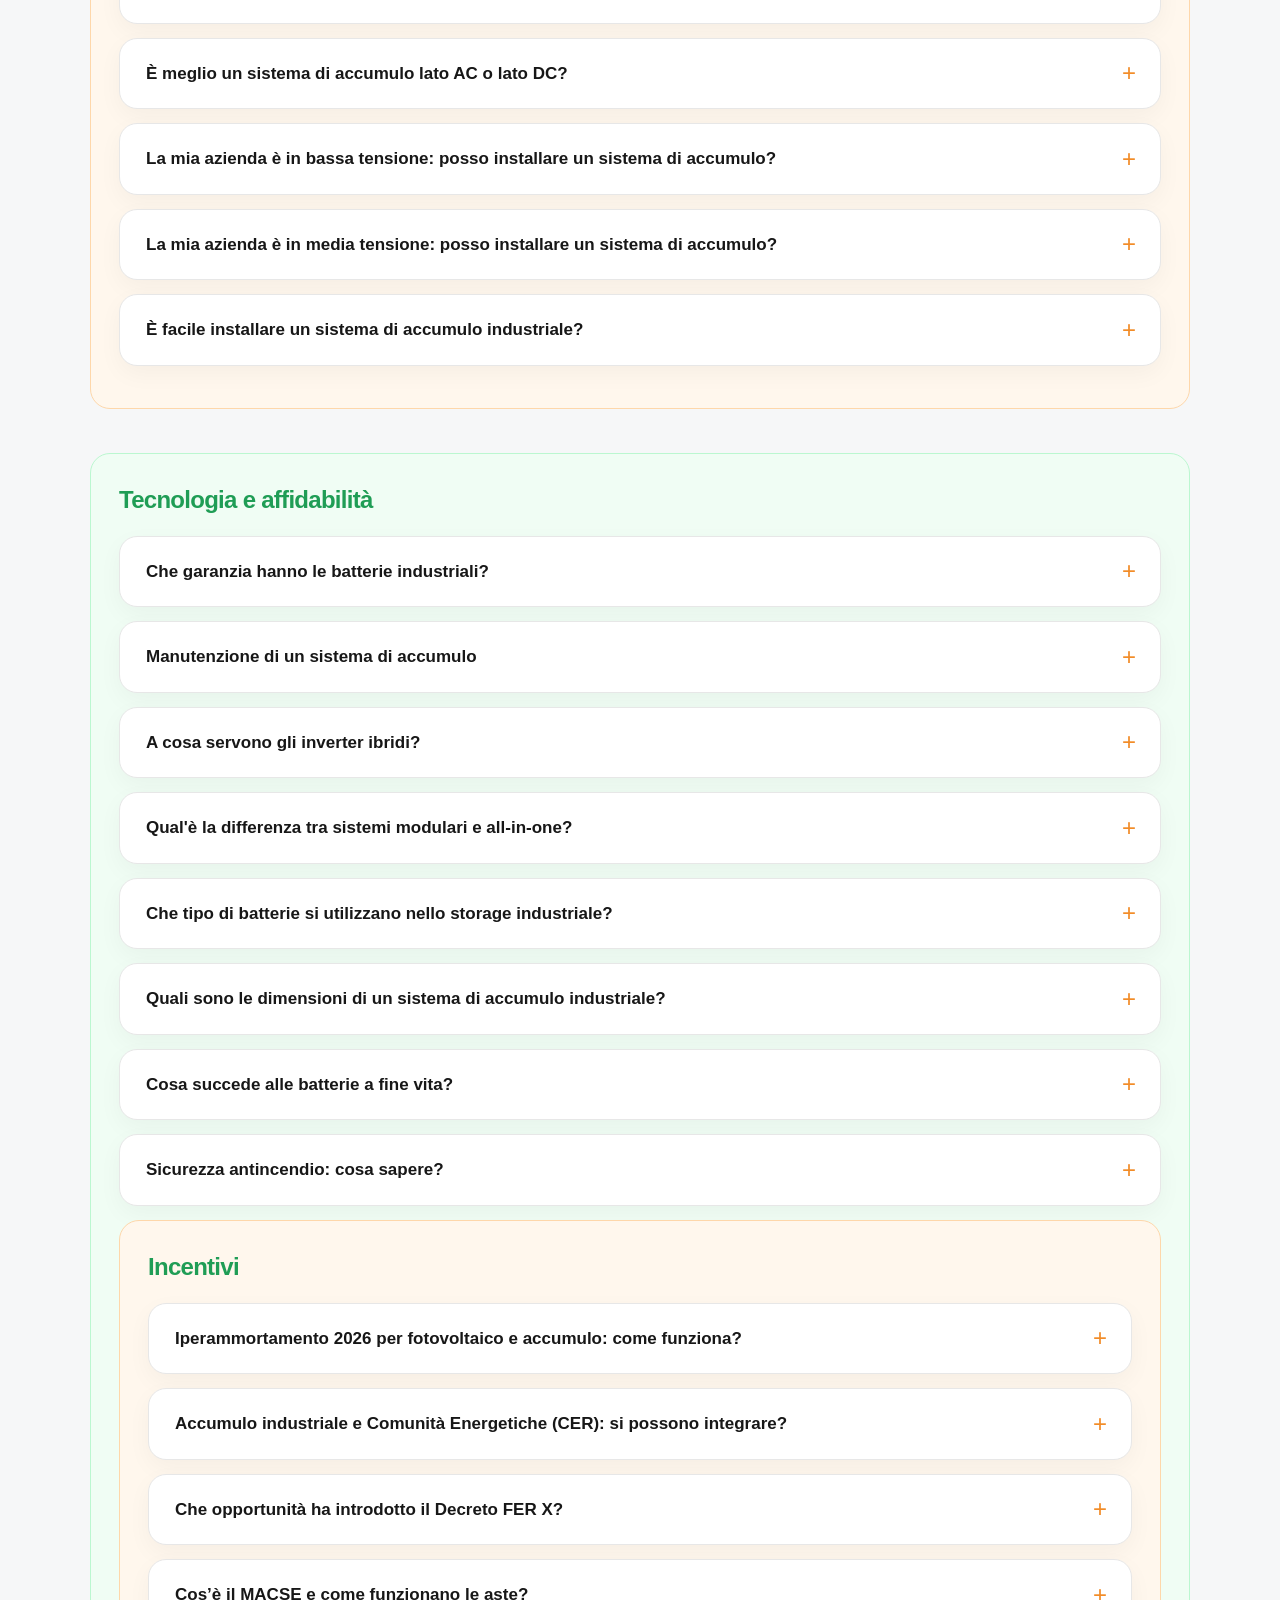
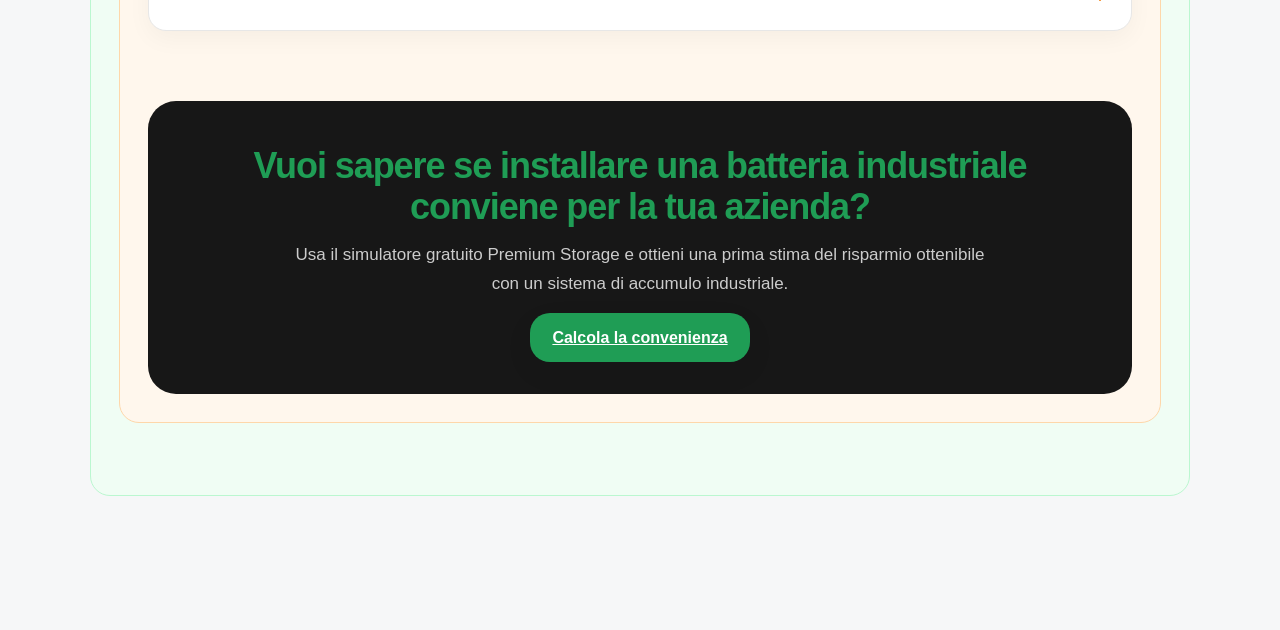
==== commit 19123f13: "Update index.html" ====
--- a/index.html
+++ b/index.html
@@ -653,14 +653,14 @@
   <!-- ===== FINE CAMPI / INIZIO CONSENSI GDPR ===== -->
 
   <!-- Consenso al trattamento per la finalità principale (lead/preventivo) -->
-  <div class="privacy-consent">
-    <label>
-      <input id="consensoPrivacy" type="checkbox" name="consenso_privacy" required />
-      Ho letto e accetto l'<a href="/privacy-policy" target="_blank" rel="noopener">Informativa sulla Privacy</a>
-      e acconsento al trattamento dei miei dati per essere ricontattato in merito alla mia richiesta. <span class="req">*</span>
-    </label>
-  </div>
-
+
+<div class="privacy-consent">
+  <label>
+    <input id="consensoPrivacy" type="checkbox" name="consenso_privacy" required />
+    <span>Ho letto e accetto l'<a href="/privacy-policy" target="_blank" rel="noopener">Informativa sulla Privacy</a> e acconsento al trattamento dei miei dati per essere ricontattato in merito alla mia richiesta. <span class="req">*</span></span>
+  </label>
+</div>
+          
   <!-- Consenso marketing SEPARATO e FACOLTATIVO -->
   <div class="privacy-consent">
     <label>
--- a/style.css
+++ b/style.css
@@ -1895,6 +1895,7 @@
     padding: 16px 22px;
     font-size: 16px;
   }
+       }
 /* Spinner per bottoni in invio */
 .spinner-btn {
   display: inline-block;
@@ -1920,3 +1921,36 @@
 #resultsGrid {
   display: none;
 }
+      /* ===== Blocco consenso privacy GDPR ===== */
+.privacy-consent {
+  margin: 14px 0;
+  text-align: left;
+}
+
+.privacy-consent label {
+  display: flex;
+  align-items: flex-start;
+  gap: 10px;
+  font-size: 0.9rem;
+  line-height: 1.45;
+  color: #444;
+  cursor: pointer;
+  font-weight: 400;
+}
+
+.privacy-consent input[type="checkbox"] {
+  width: 18px;
+  height: 18px;
+  margin: 2px 0 0 0;
+  flex-shrink: 0;
+  cursor: pointer;
+  accent-color: #2e7d32;
+}
+
+/* il link non deve avere spazi/padding aggiuntivi */
+.privacy-consent a {
+  color: #2e7d32;
+  text-decoration: underline;
+  margin: 0;
+  padding: 0;
+}
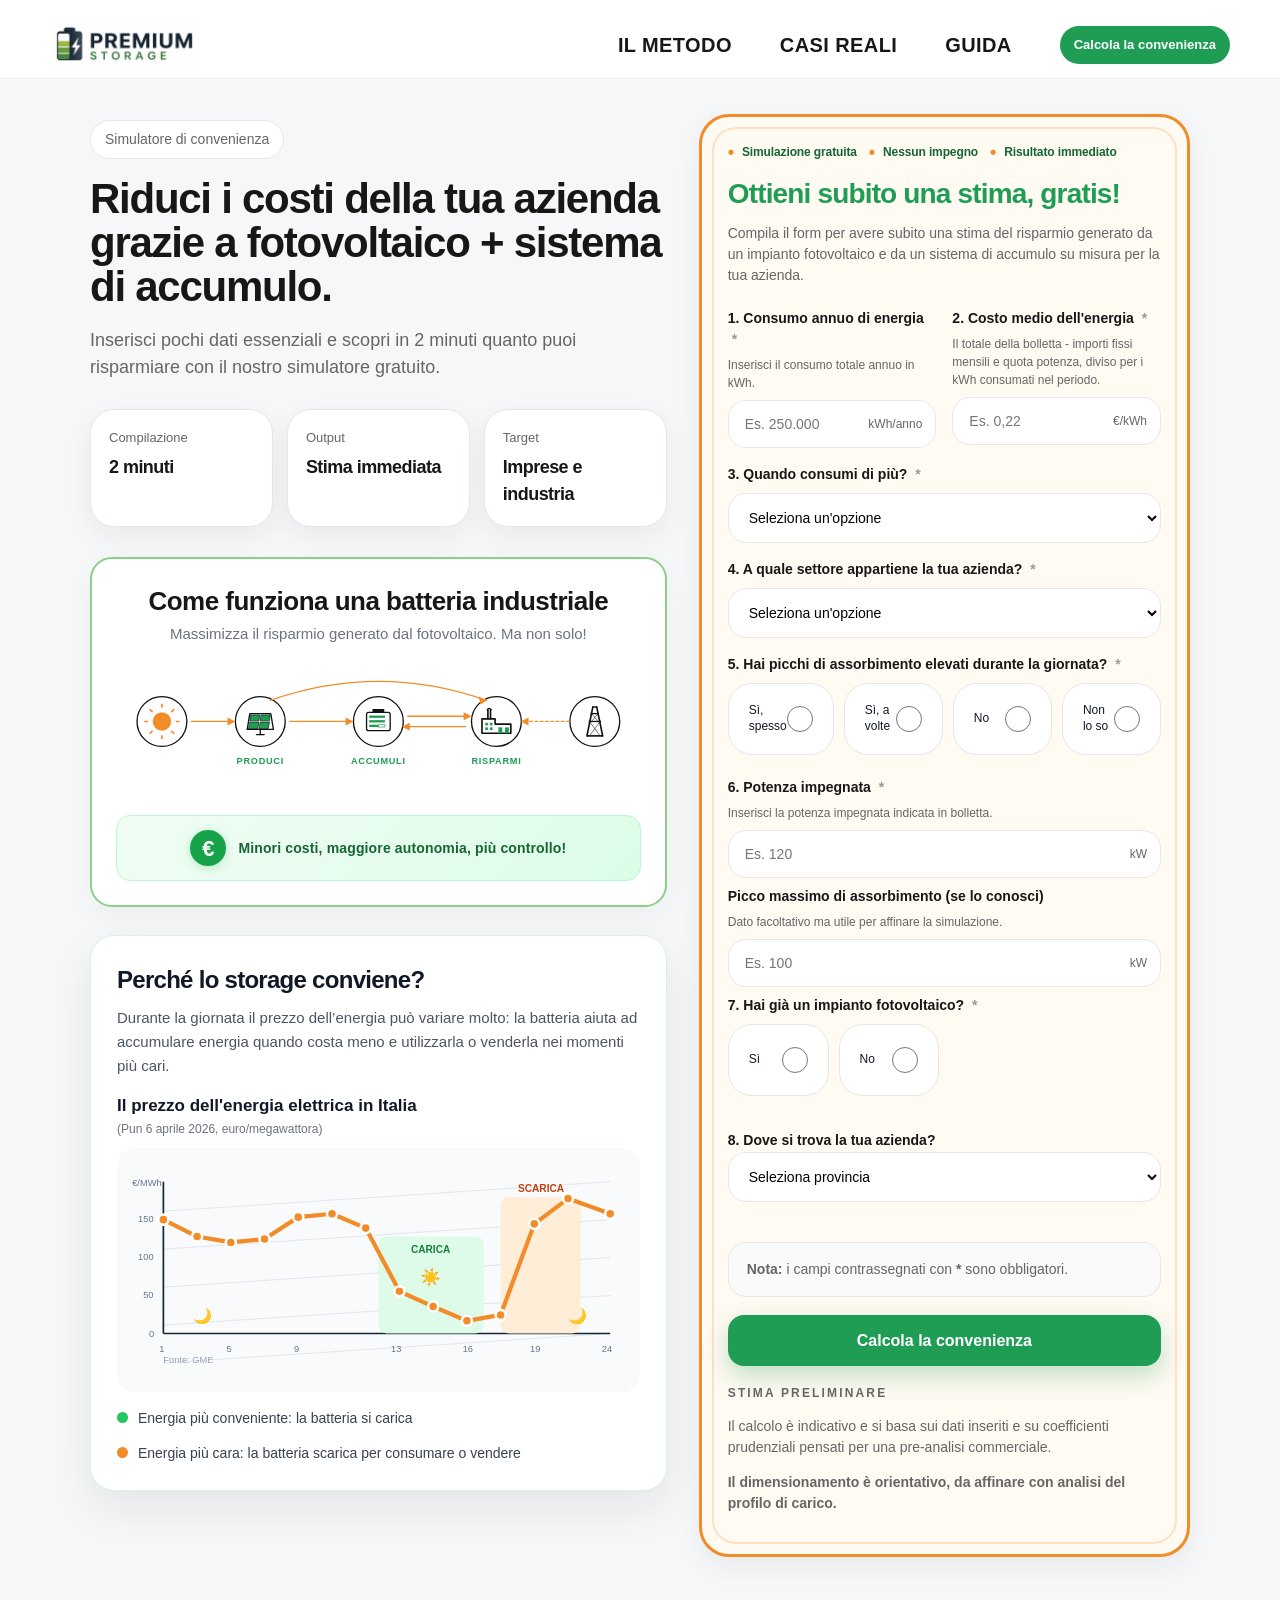
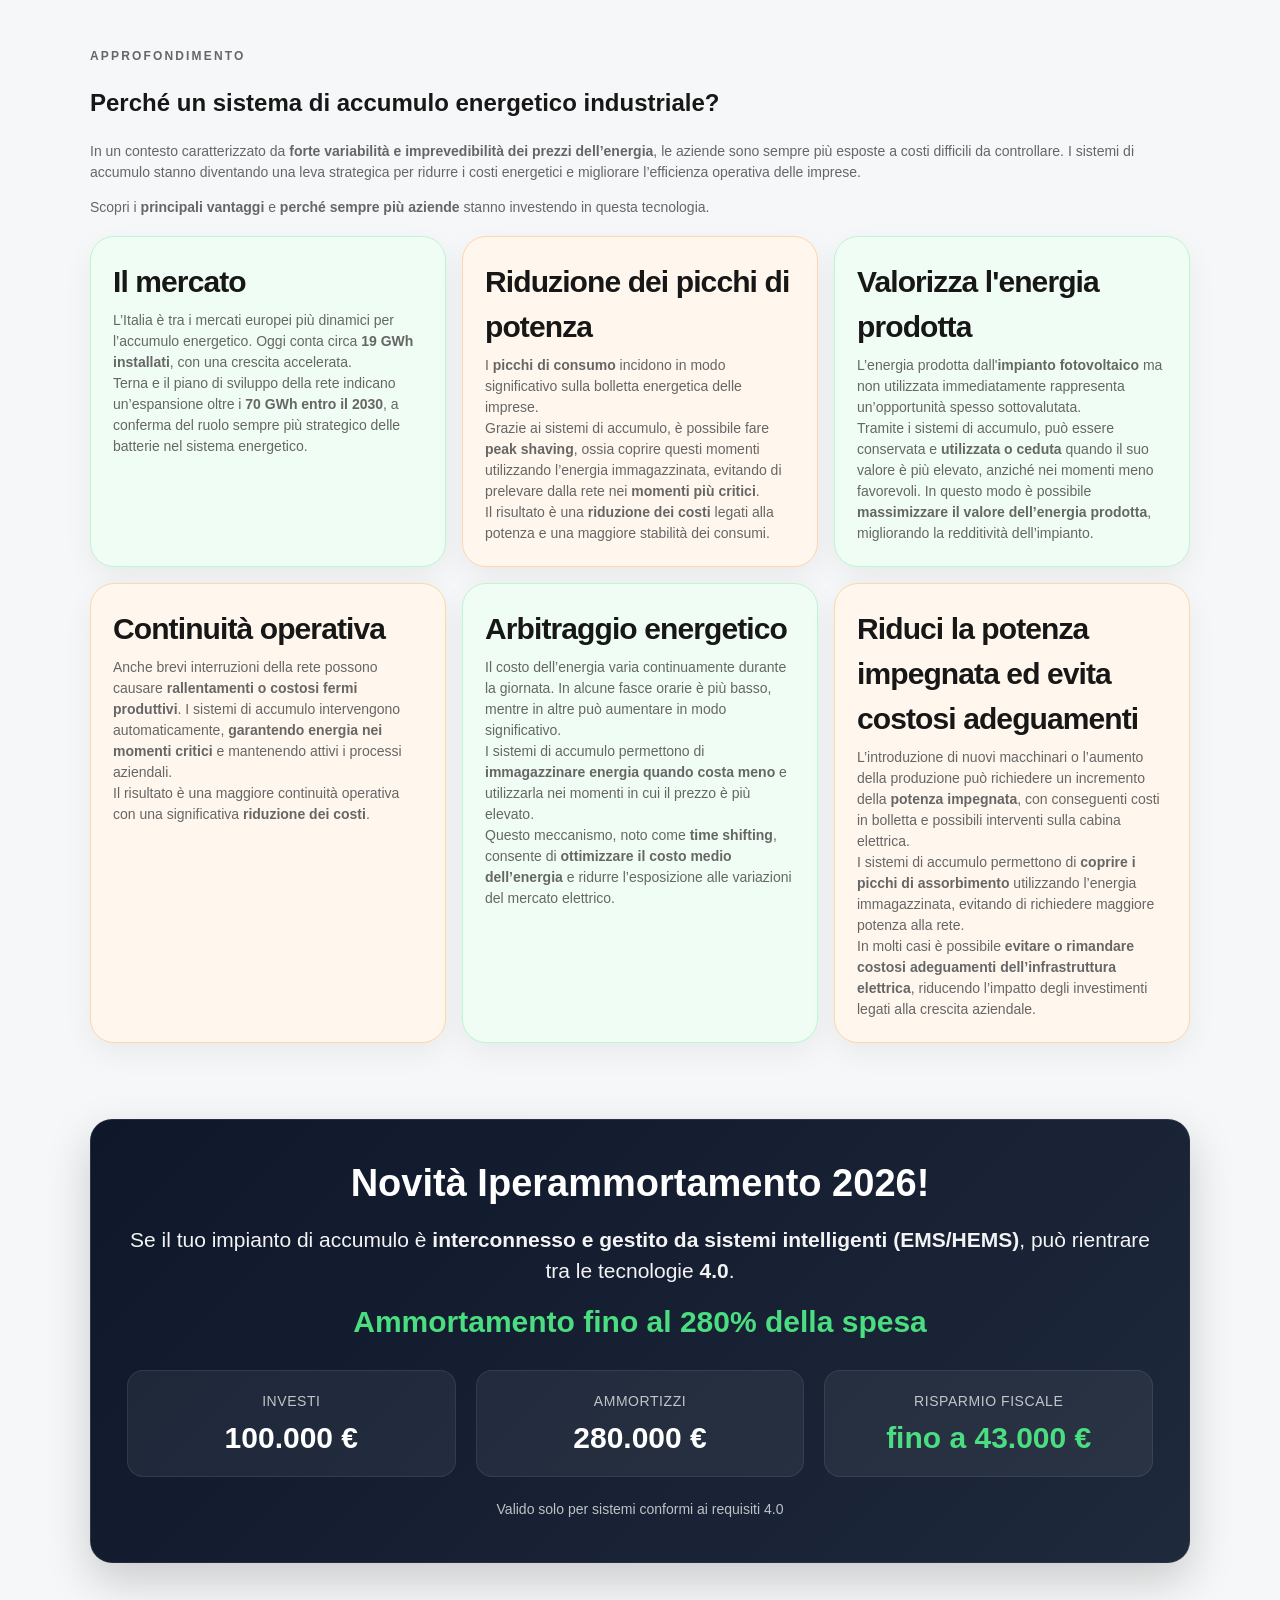
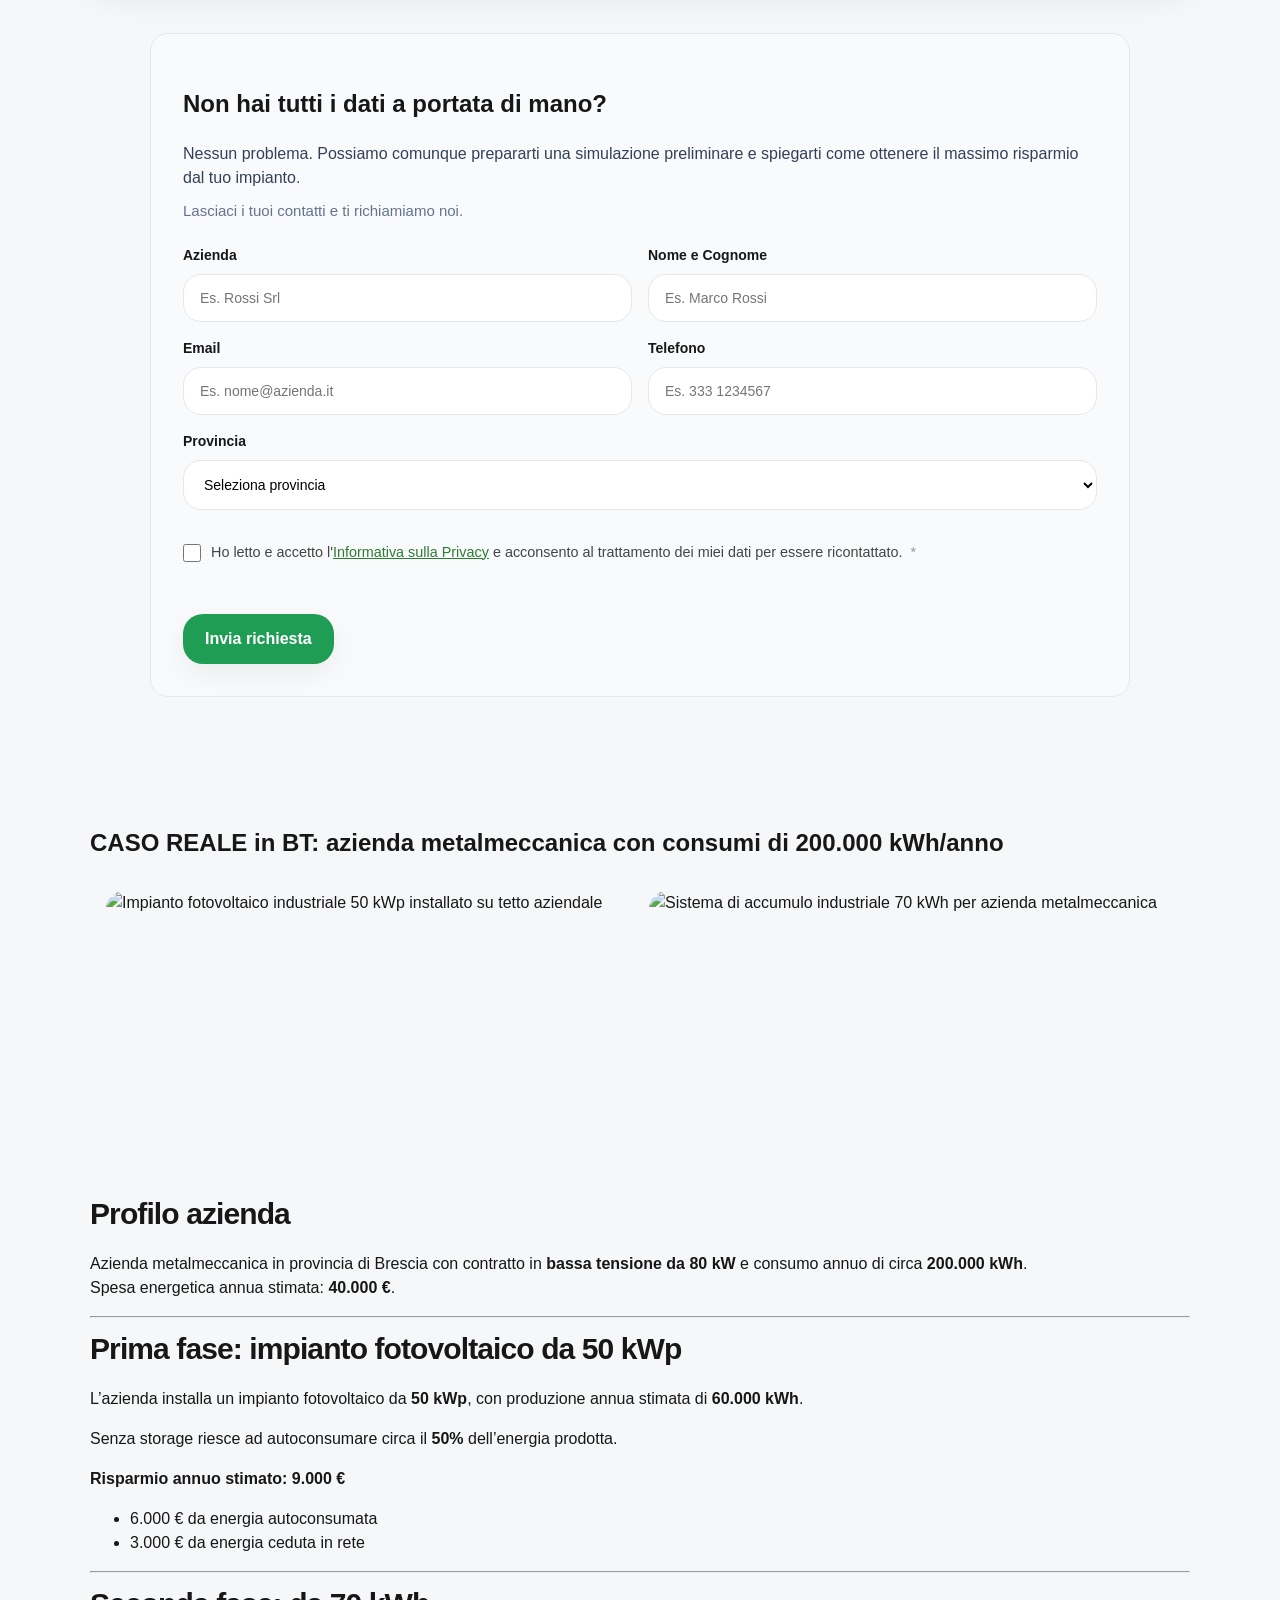
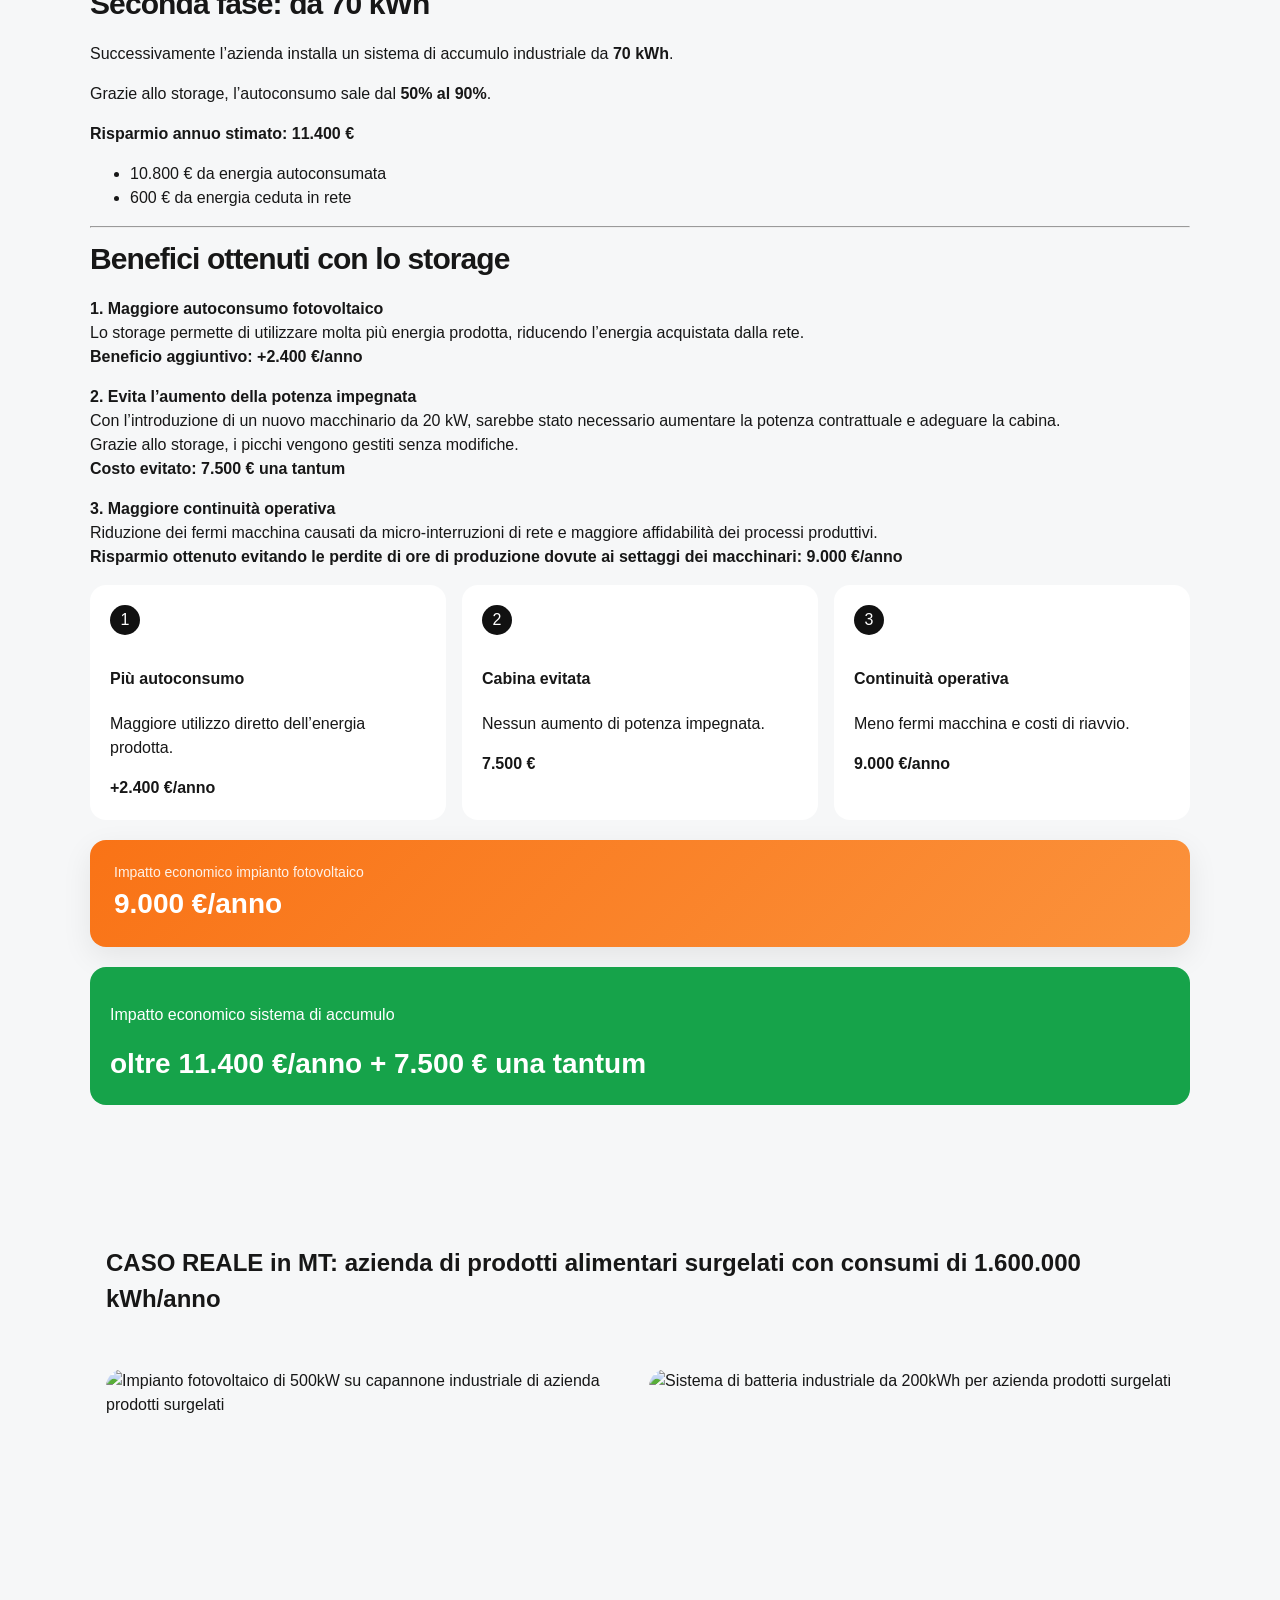
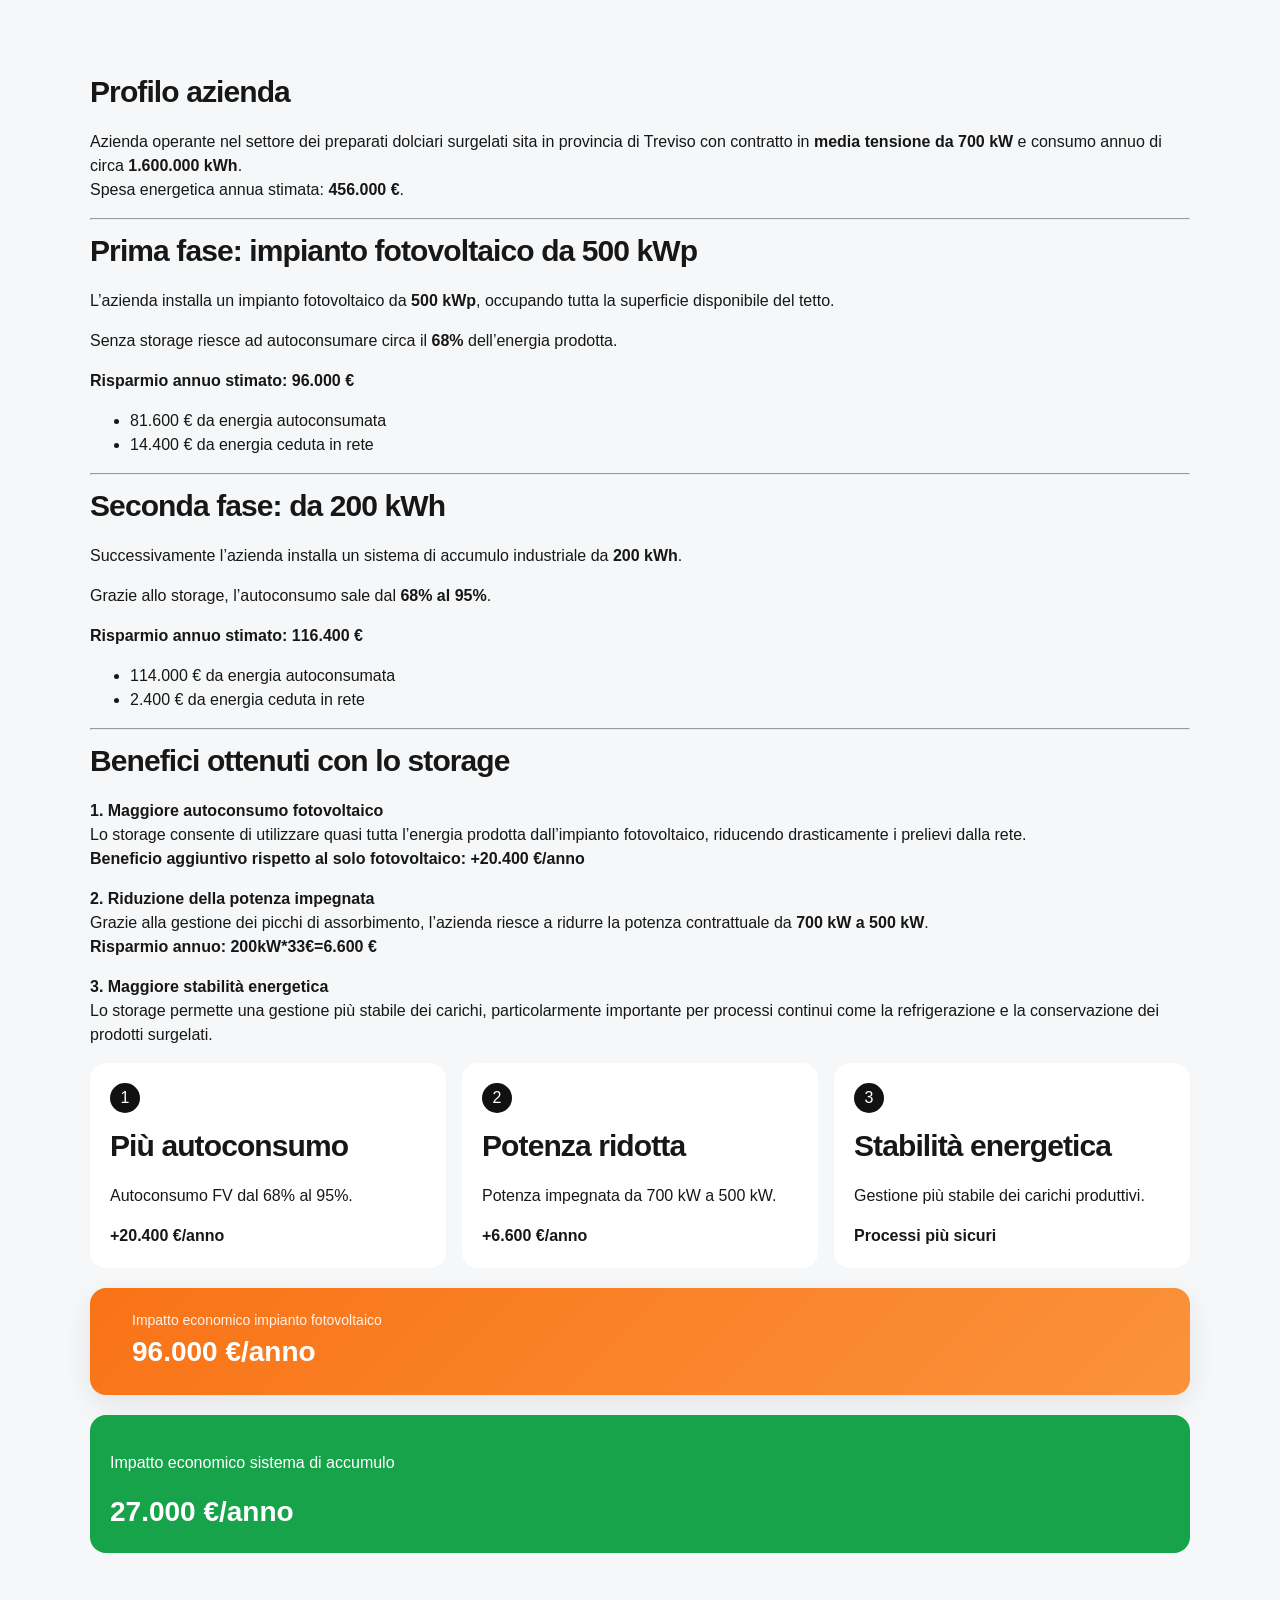
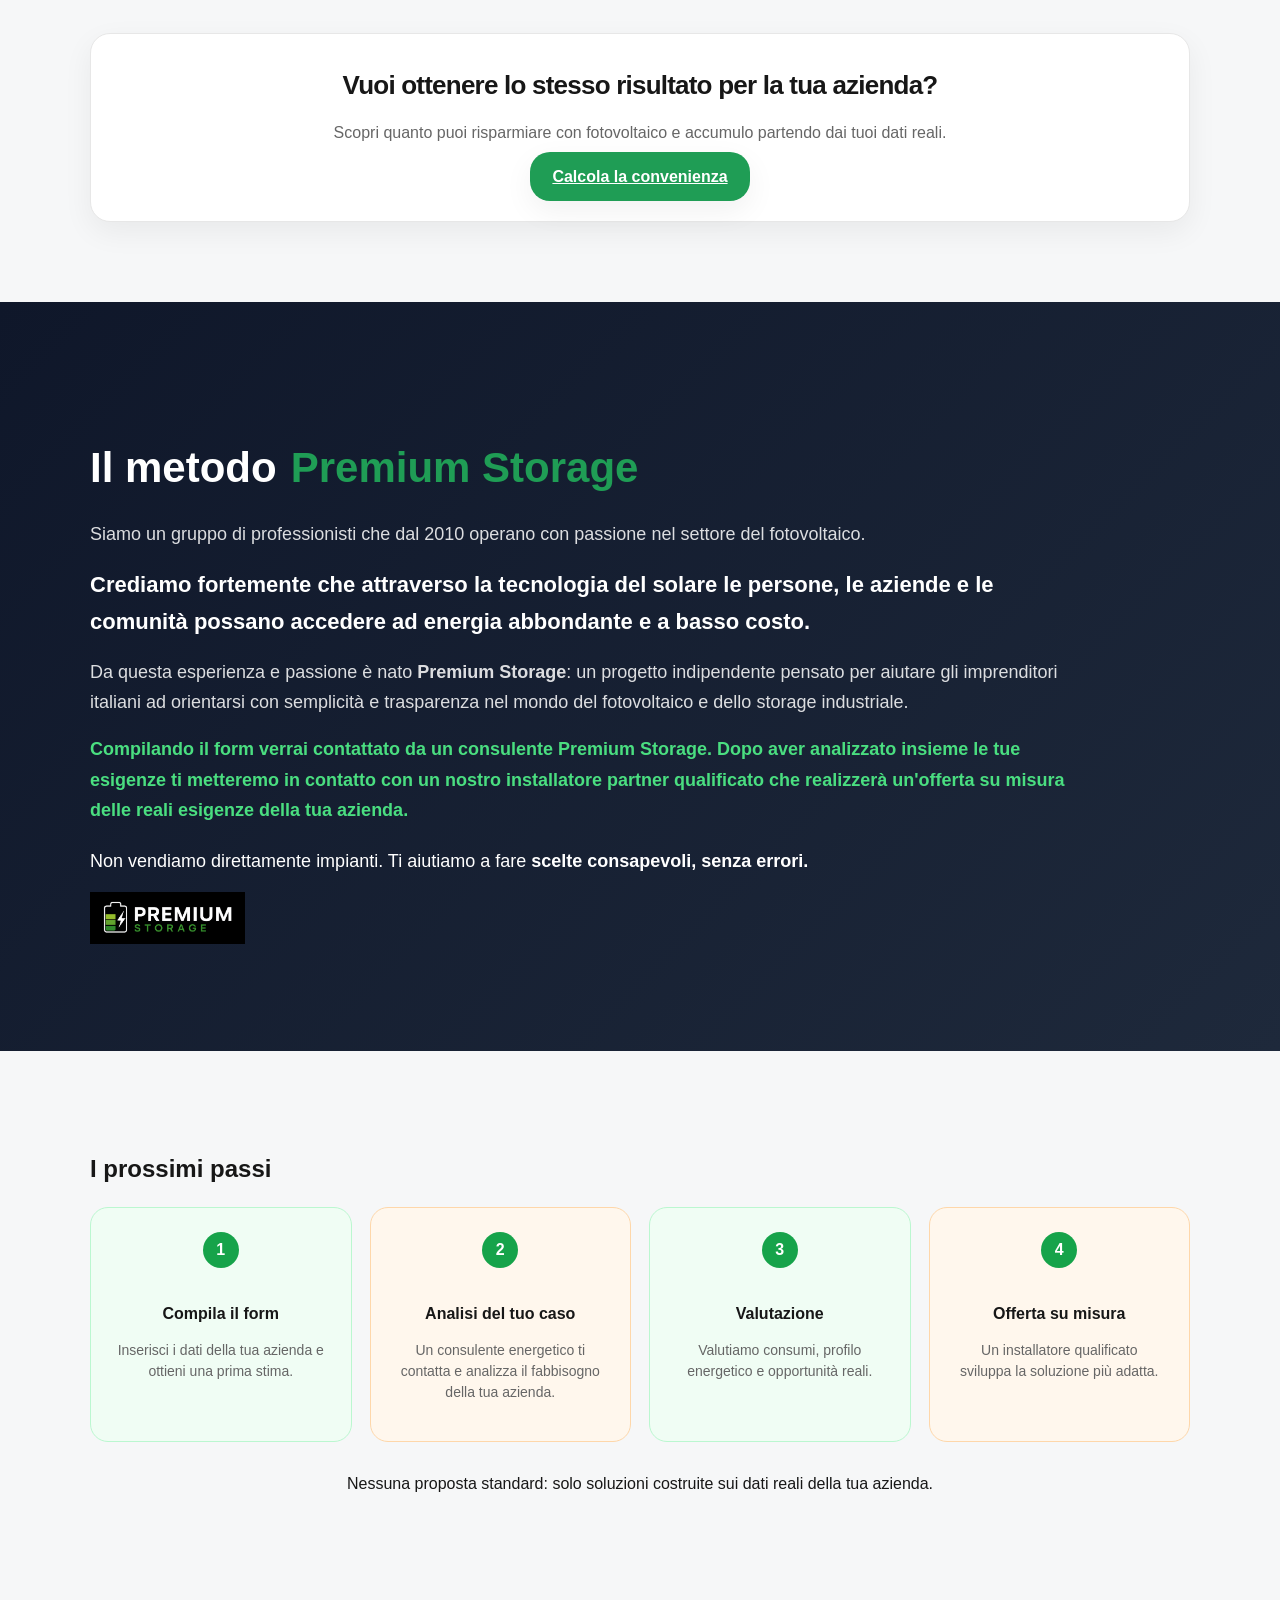
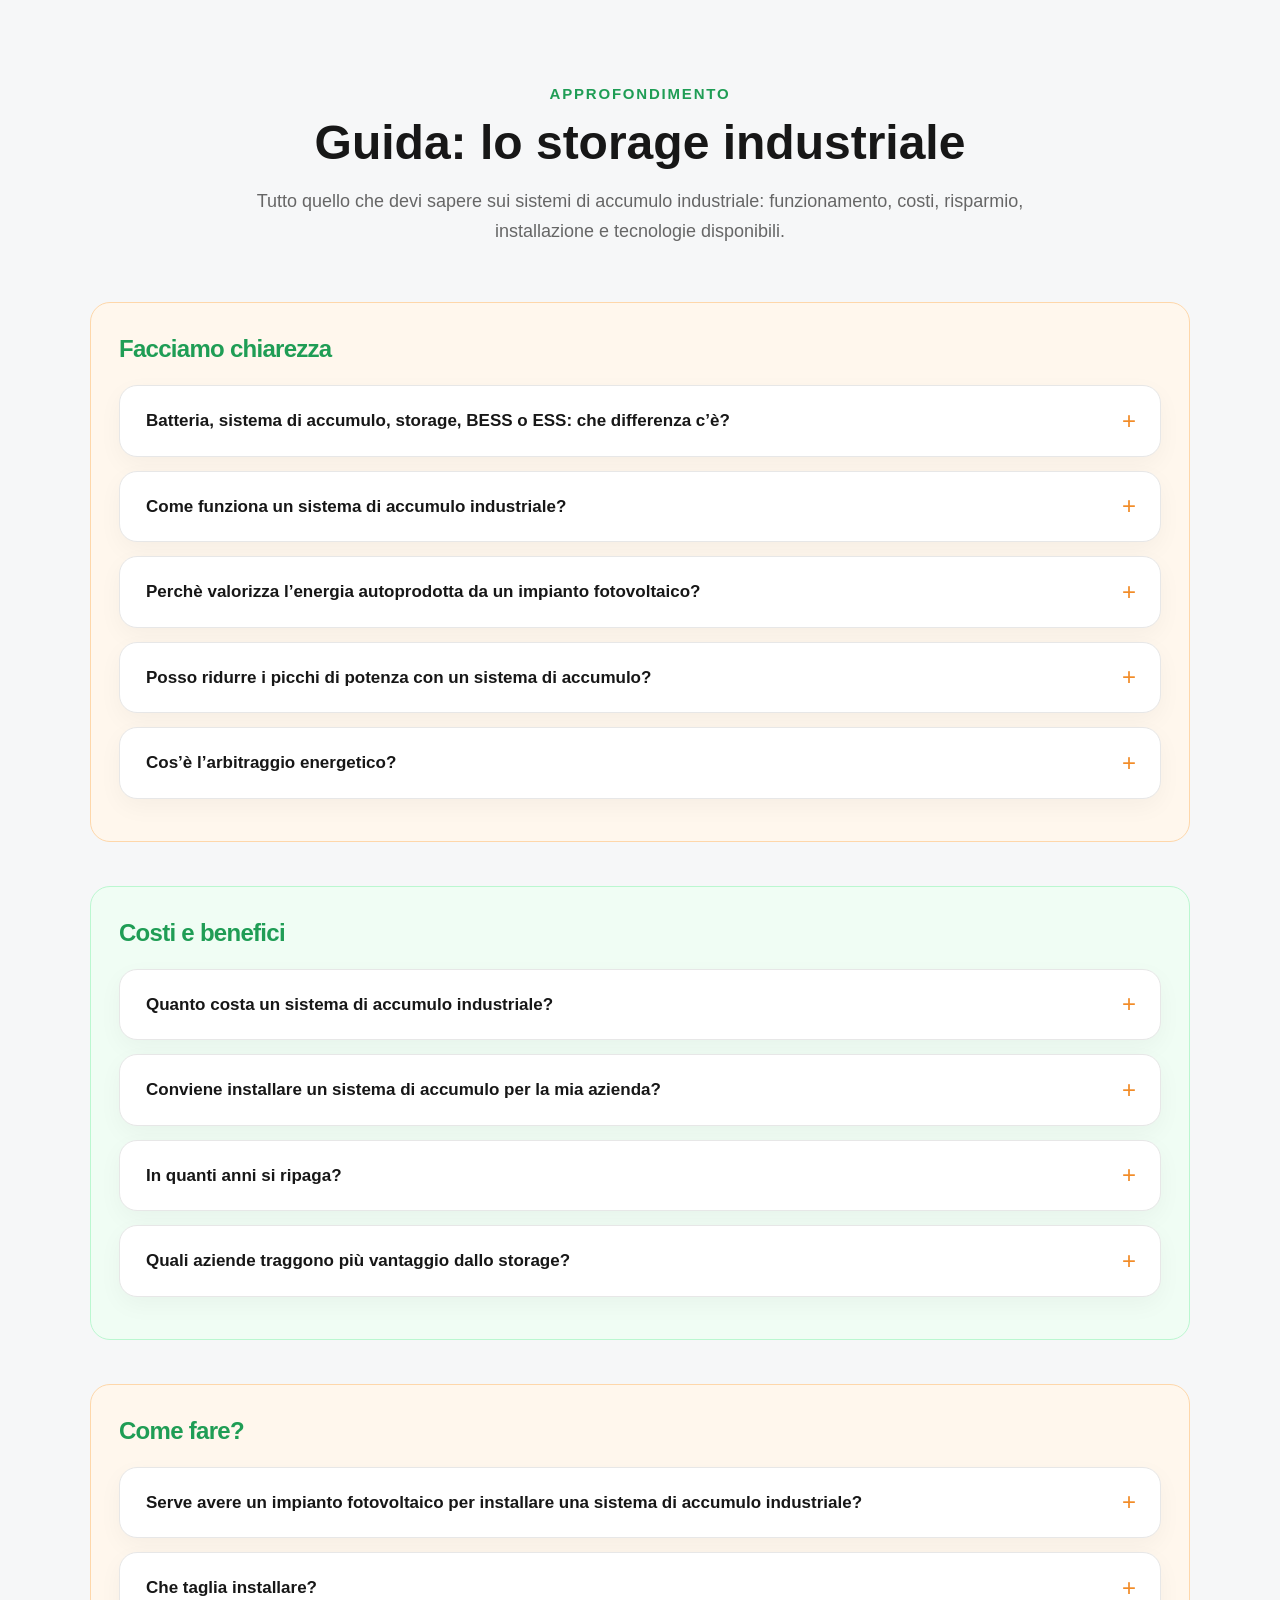
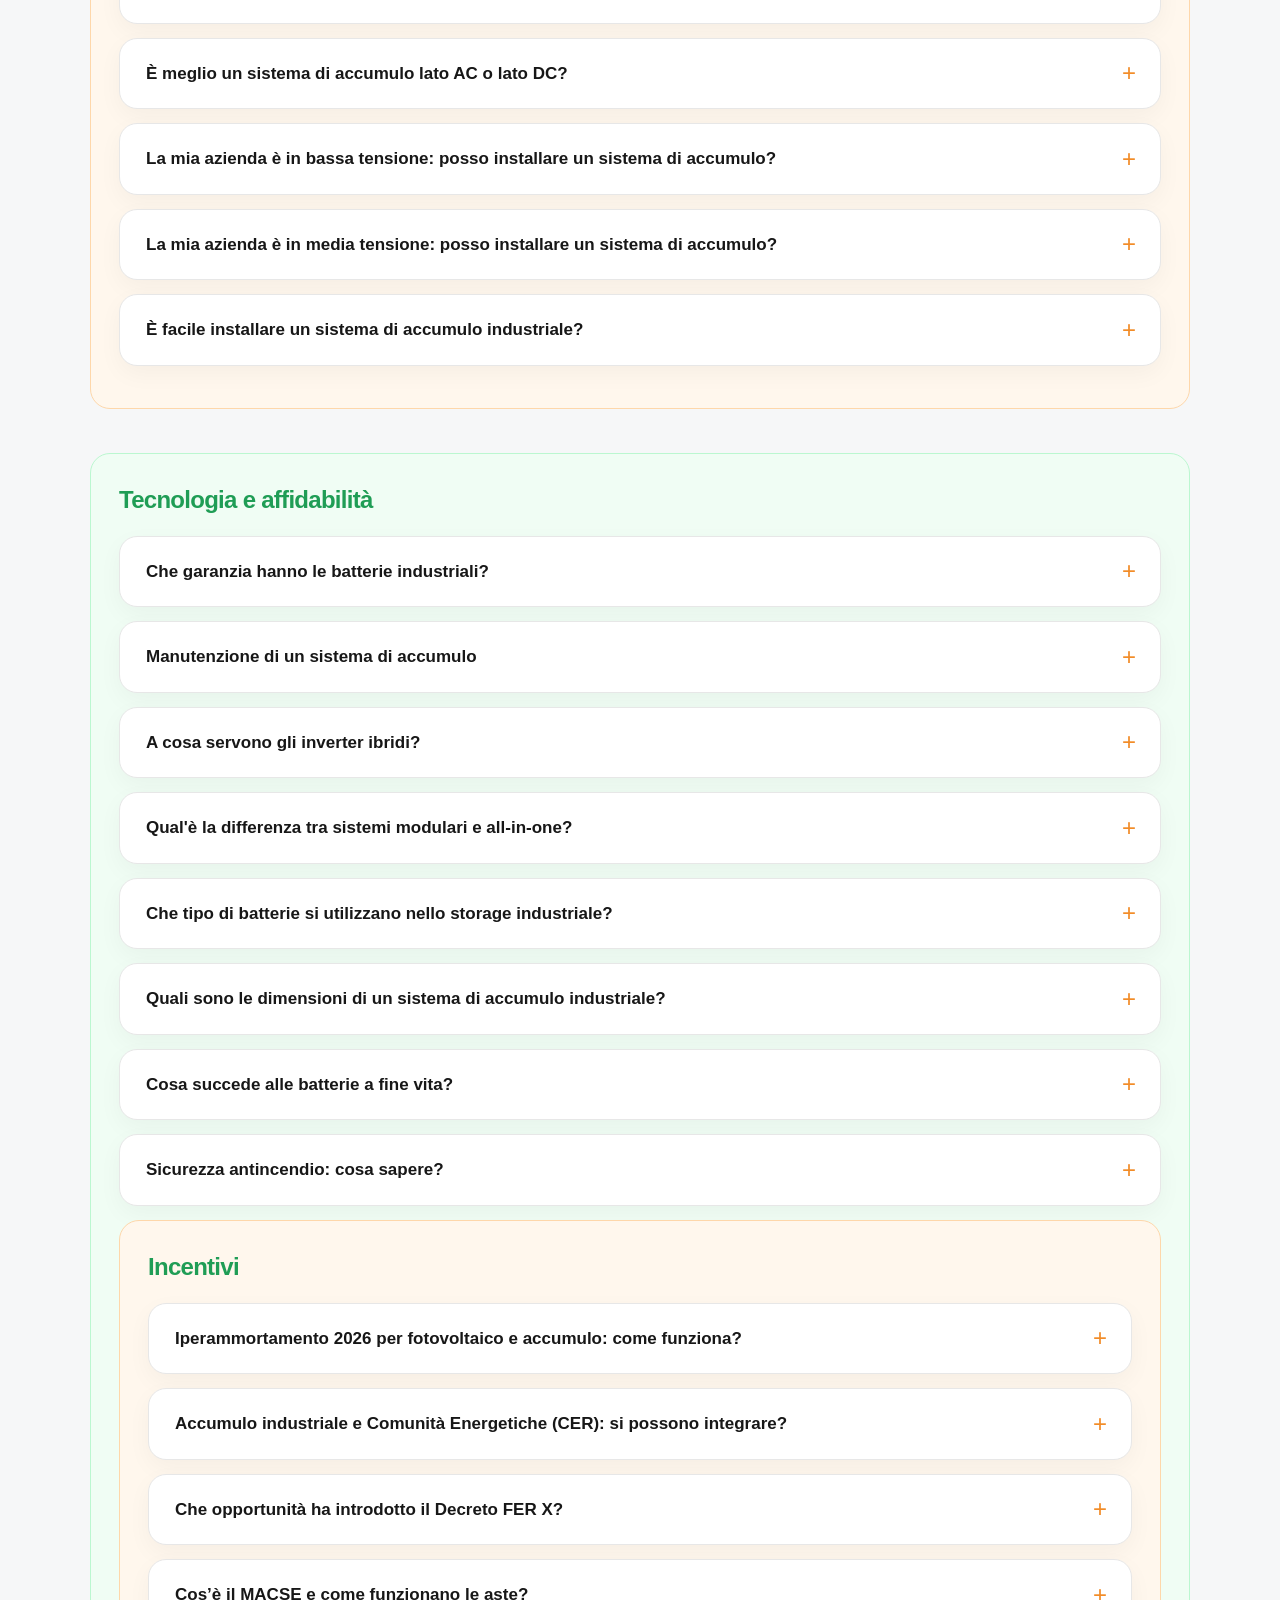
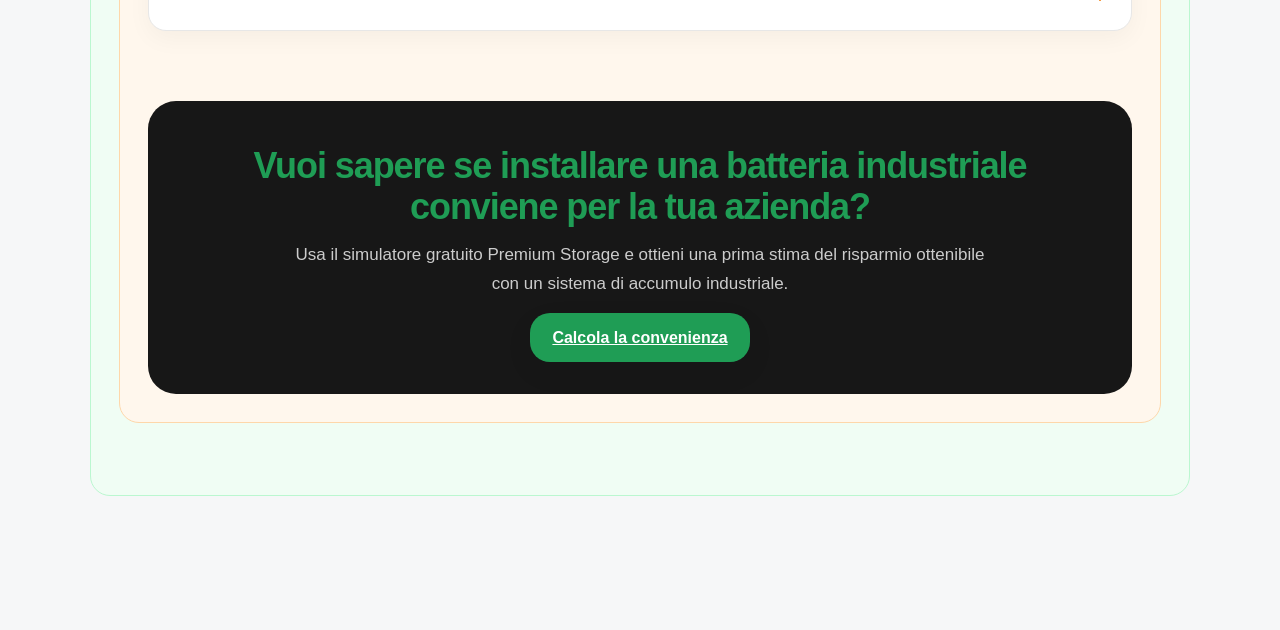
==== commit 59db4f03: "Update index.html" ====
--- a/index.html
+++ b/index.html
@@ -662,12 +662,12 @@
 </div>
           
   <!-- Consenso marketing SEPARATO e FACOLTATIVO -->
-  <div class="privacy-consent">
-    <label>
-      <input id="consensoMarketing" type="checkbox" name="consenso_marketing" />
-      Acconsento a ricevere comunicazioni commerciali e materiale informativo su prodotti e servizi (facoltativo).
-    </label>
-  </div>
+ <div class="privacy-consent">
+  <label>
+    <input id="consensoMarketing" type="checkbox" name="consenso_marketing" />
+    <span>Acconsento a ricevere comunicazioni commerciali e materiale informativo su prodotti e servizi (facoltativo).</span>
+  </label>
+</div>
 
   <!-- ===== FINE CONSENSI GDPR ===== -->
 
@@ -864,12 +864,11 @@
 
   <!-- ===== CONSENSO PRIVACY GDPR (mini-form) ===== -->
   <div class="privacy-consent">
-    <label>
-      <input id="consensoPrivacyMini" type="checkbox" name="consenso_privacy" required />
-      Ho letto e accetto l'<a href="/privacy-policy" target="_blank" rel="noopener">Informativa sulla Privacy</a>
-      e acconsento al trattamento dei miei dati per essere ricontattato. <span class="req">*</span>
-    </label>
-  </div>
+  <label>
+    <input id="consensoPrivacyMini" type="checkbox" name="consenso_privacy" required />
+    <span>Ho letto e accetto l'<a href="/privacy-policy" target="_blank" rel="noopener">Informativa sulla Privacy</a> e acconsento al trattamento dei miei dati per essere ricontattato. <span class="req">*</span></span>
+  </label>
+</div>
   <!-- ===== FINE CONSENSO GDPR ===== -->
 
   <div style="margin-top:20px;">
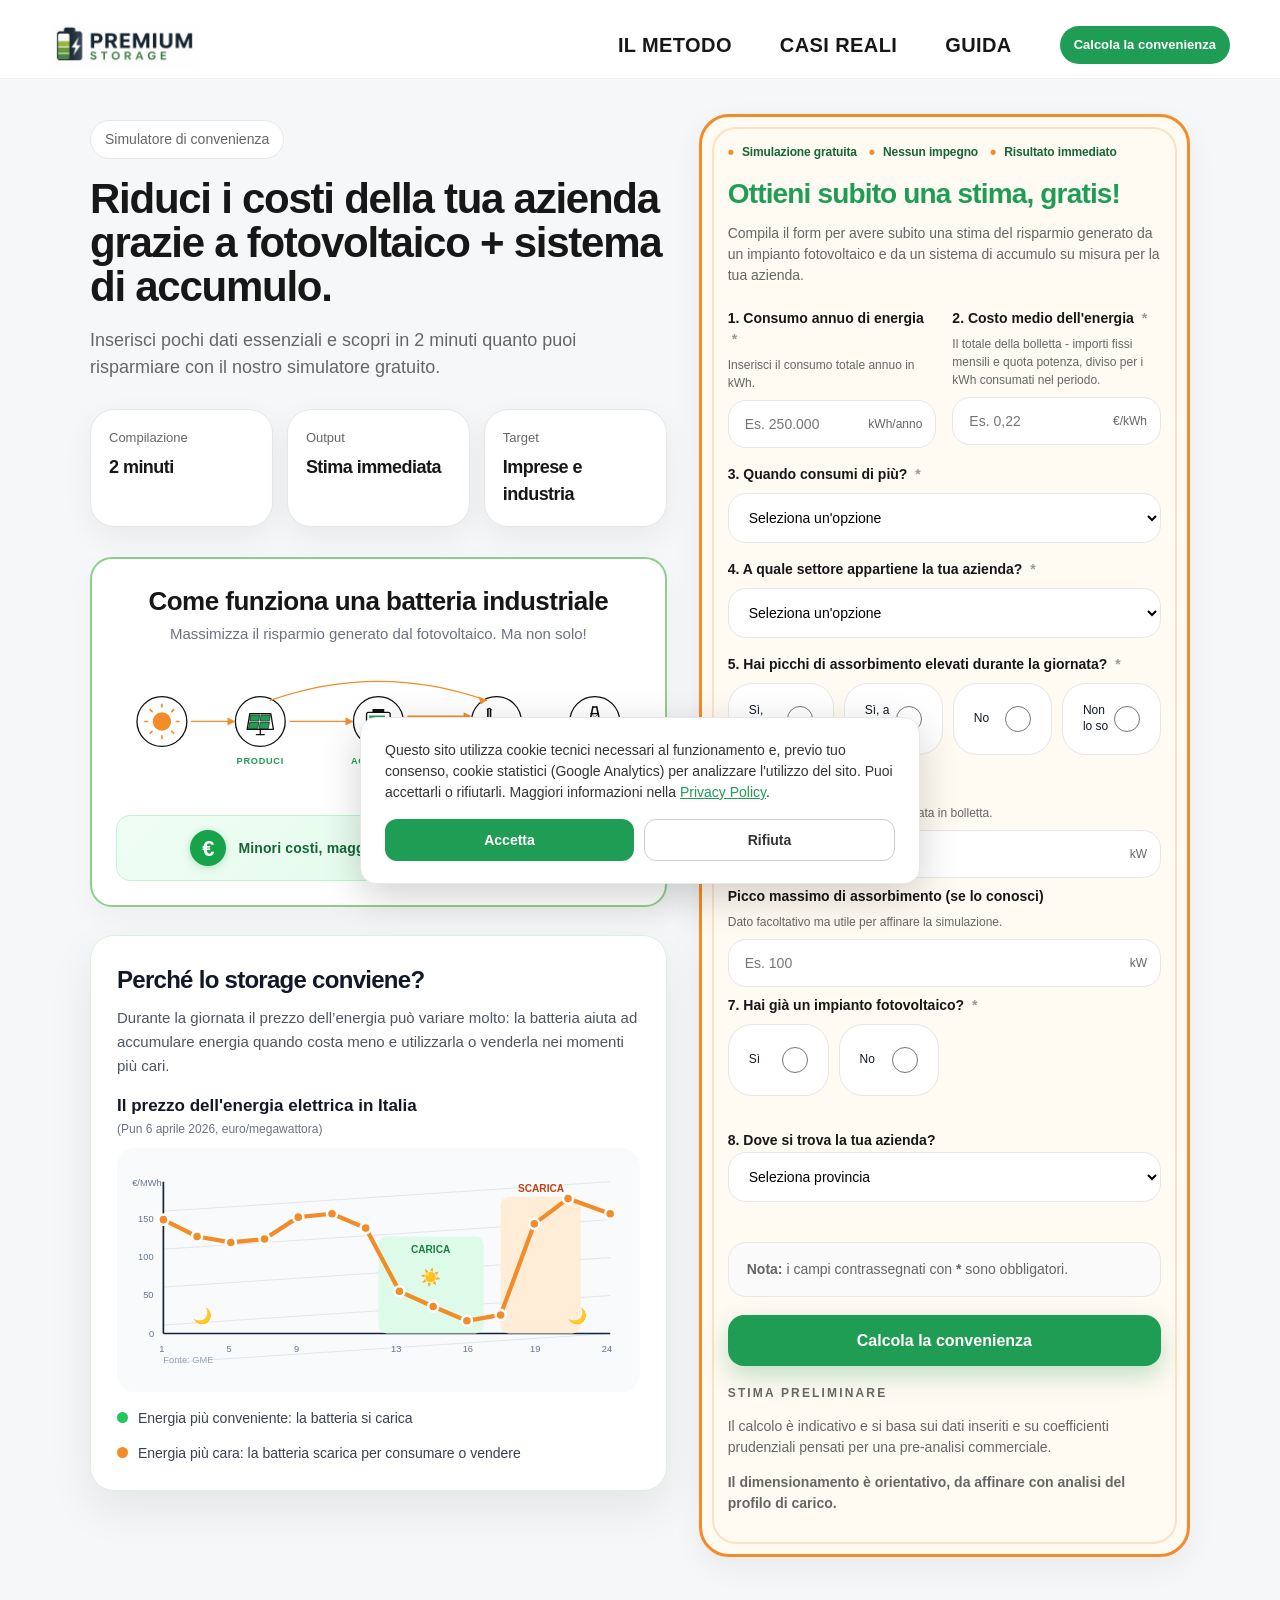
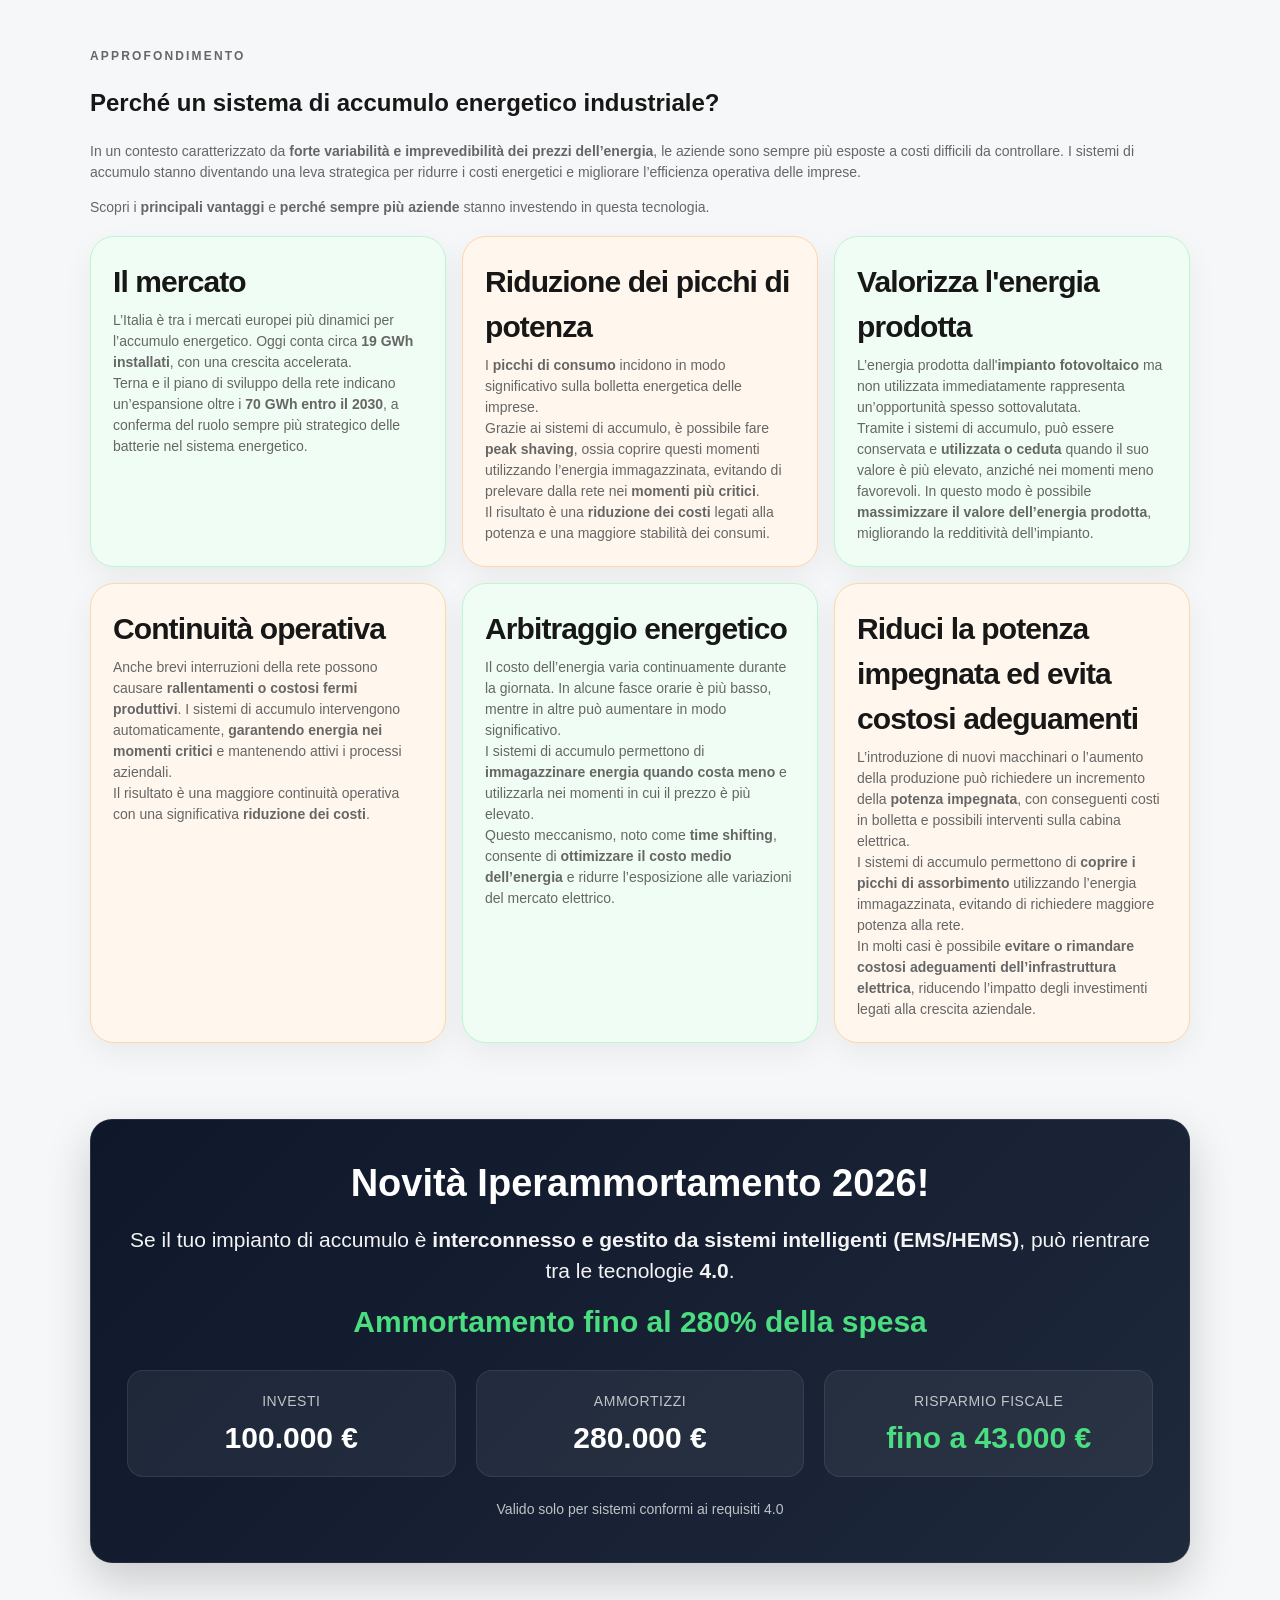
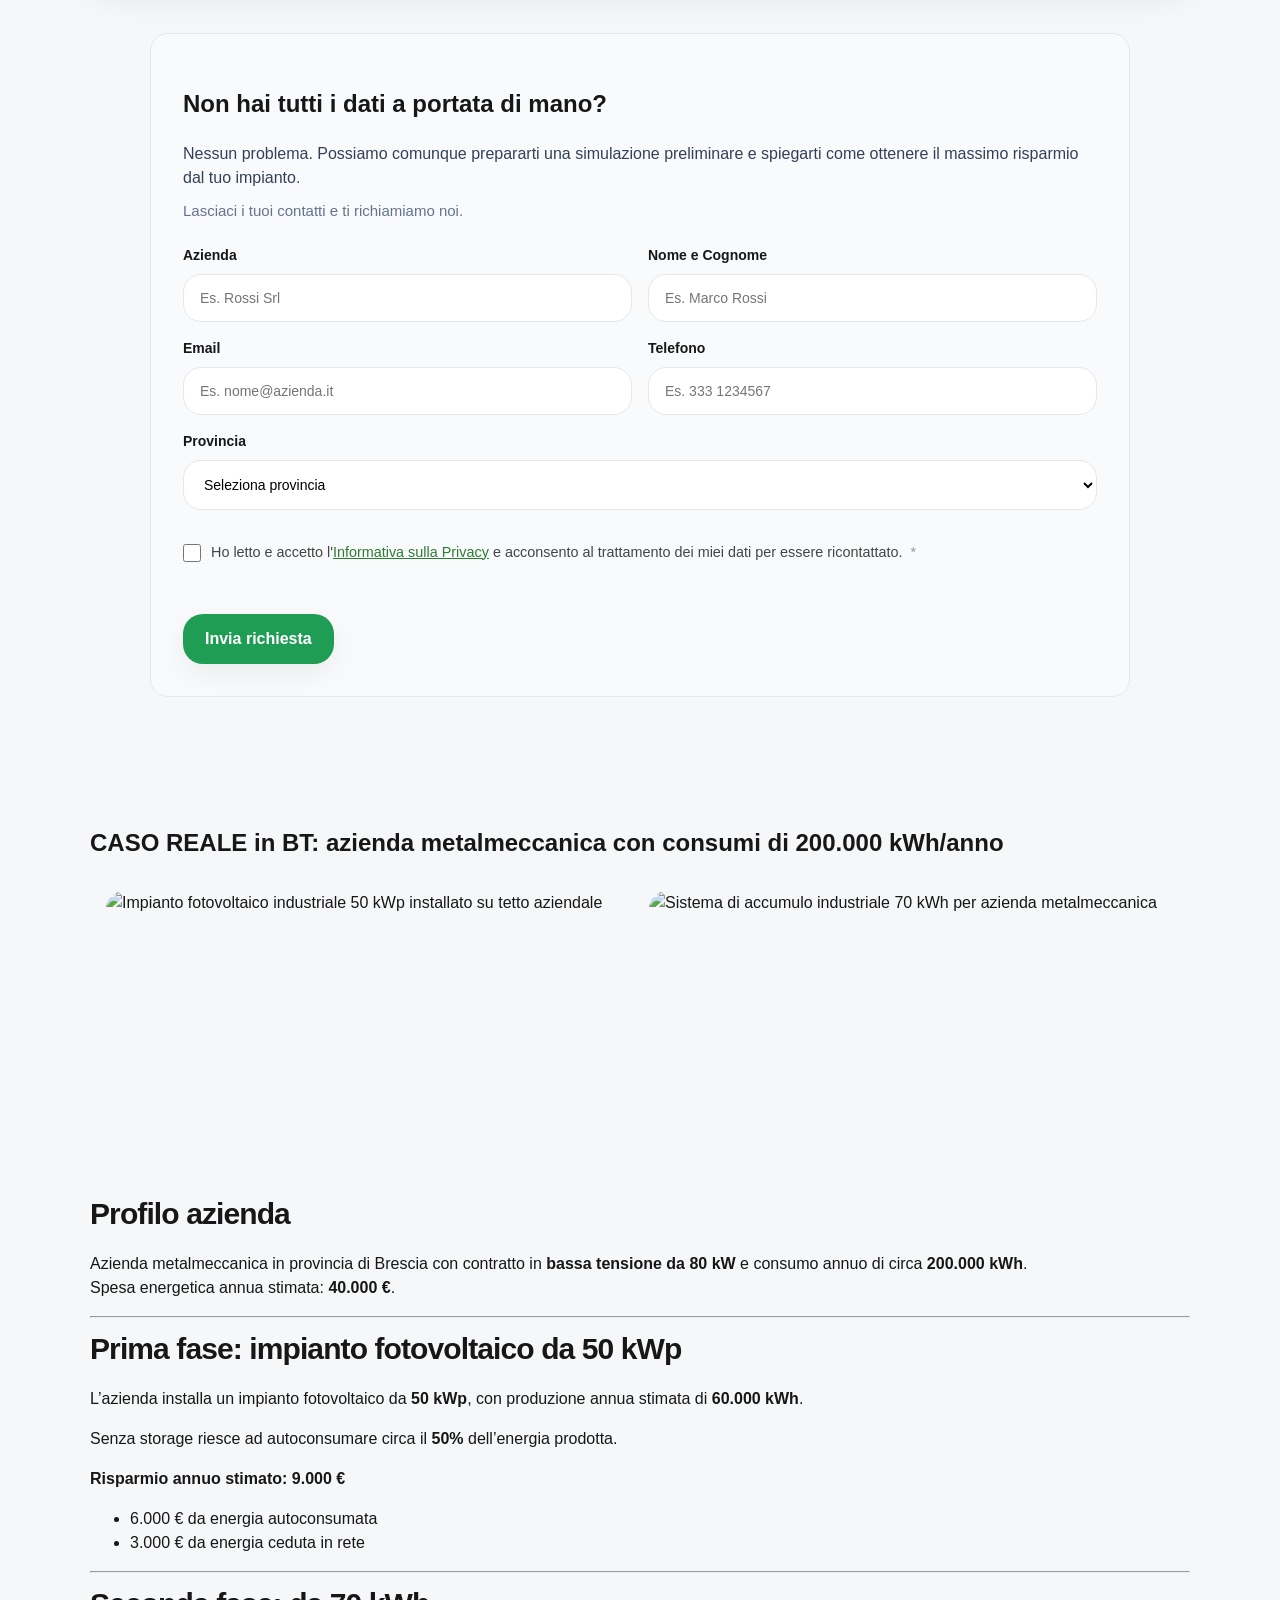
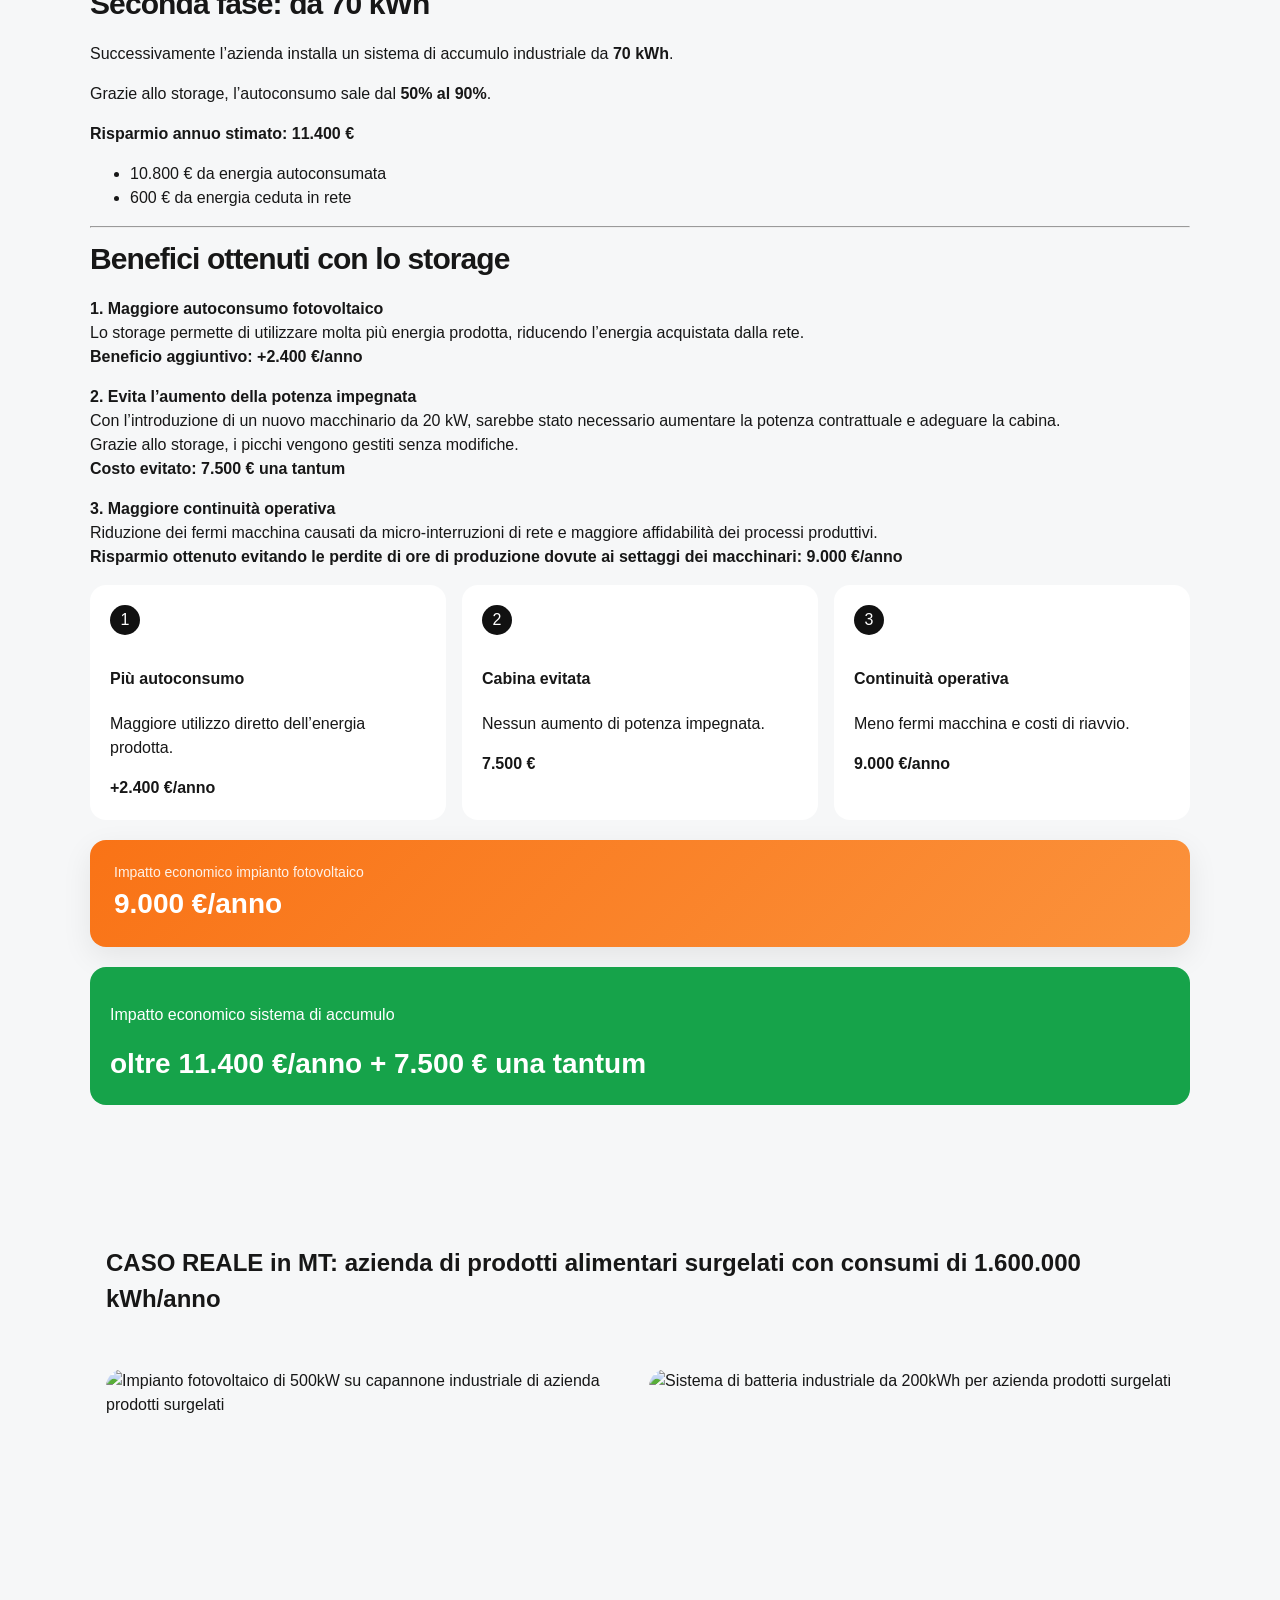
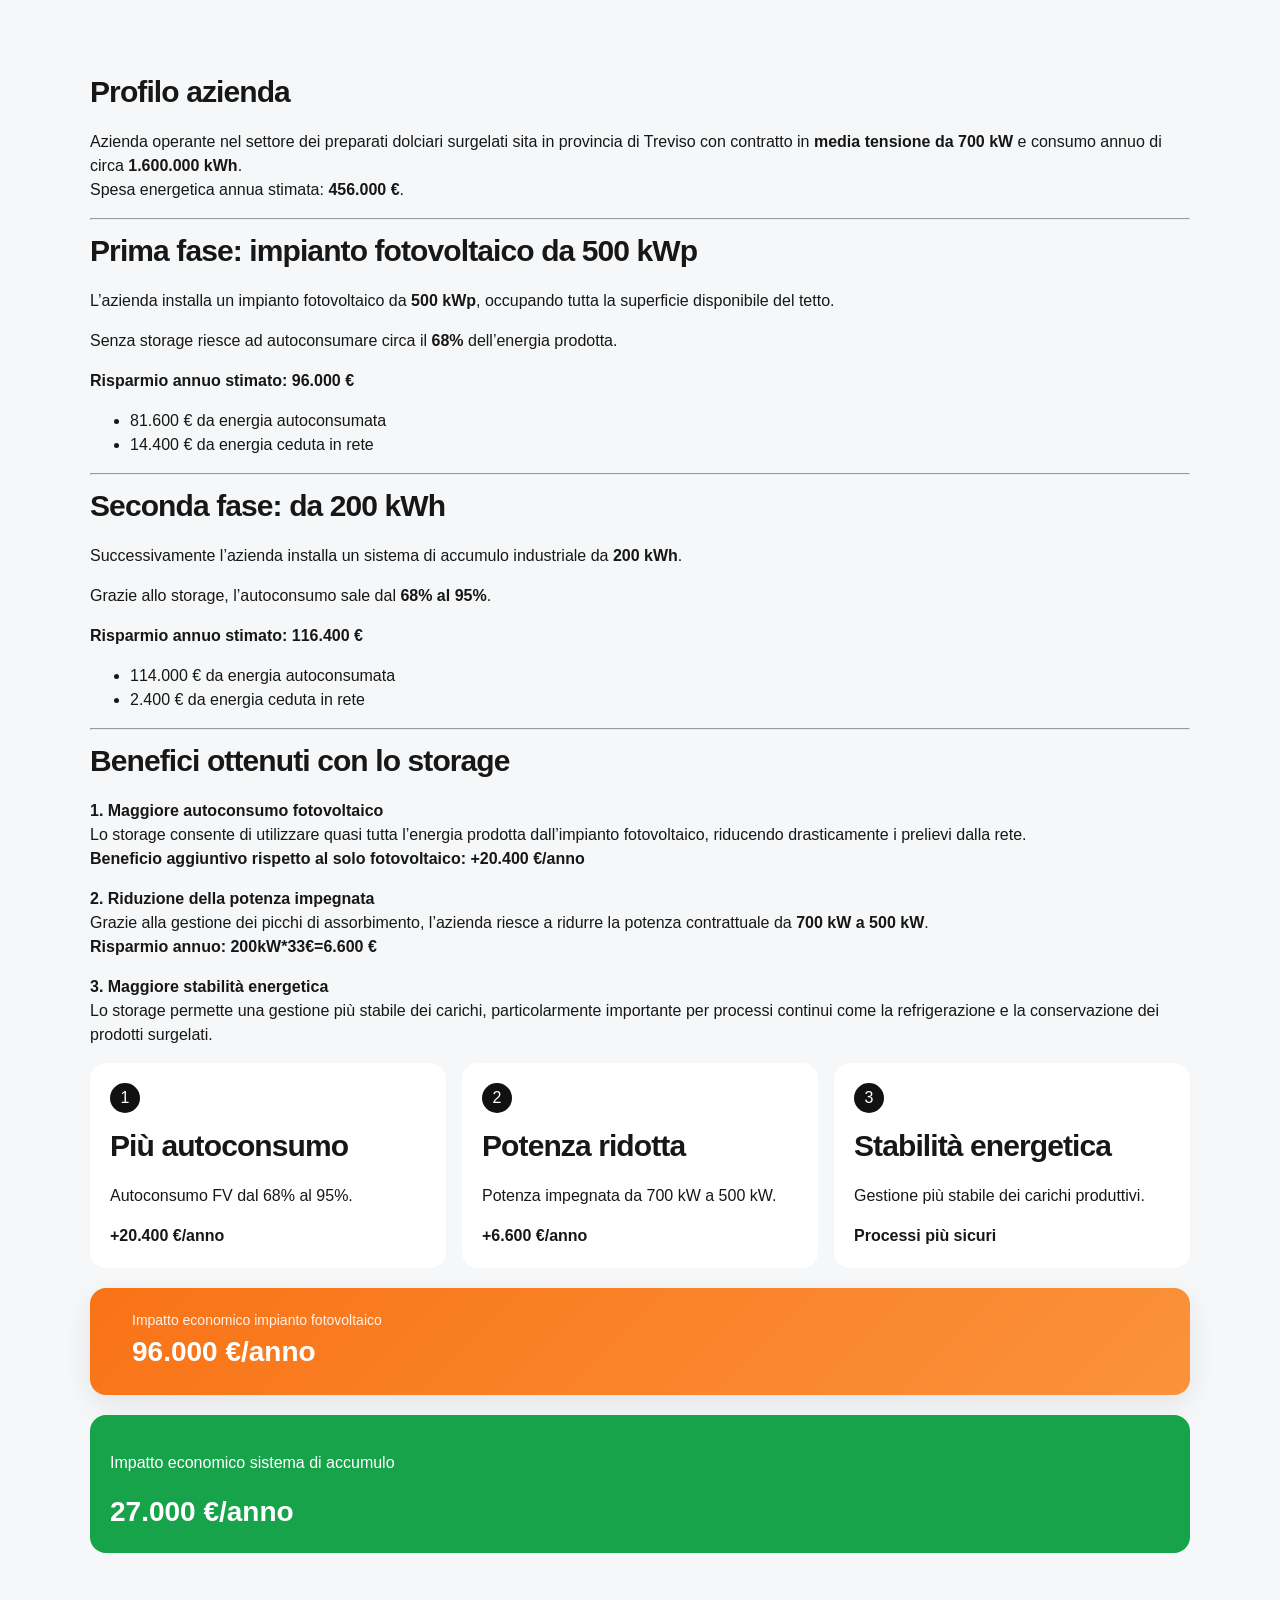
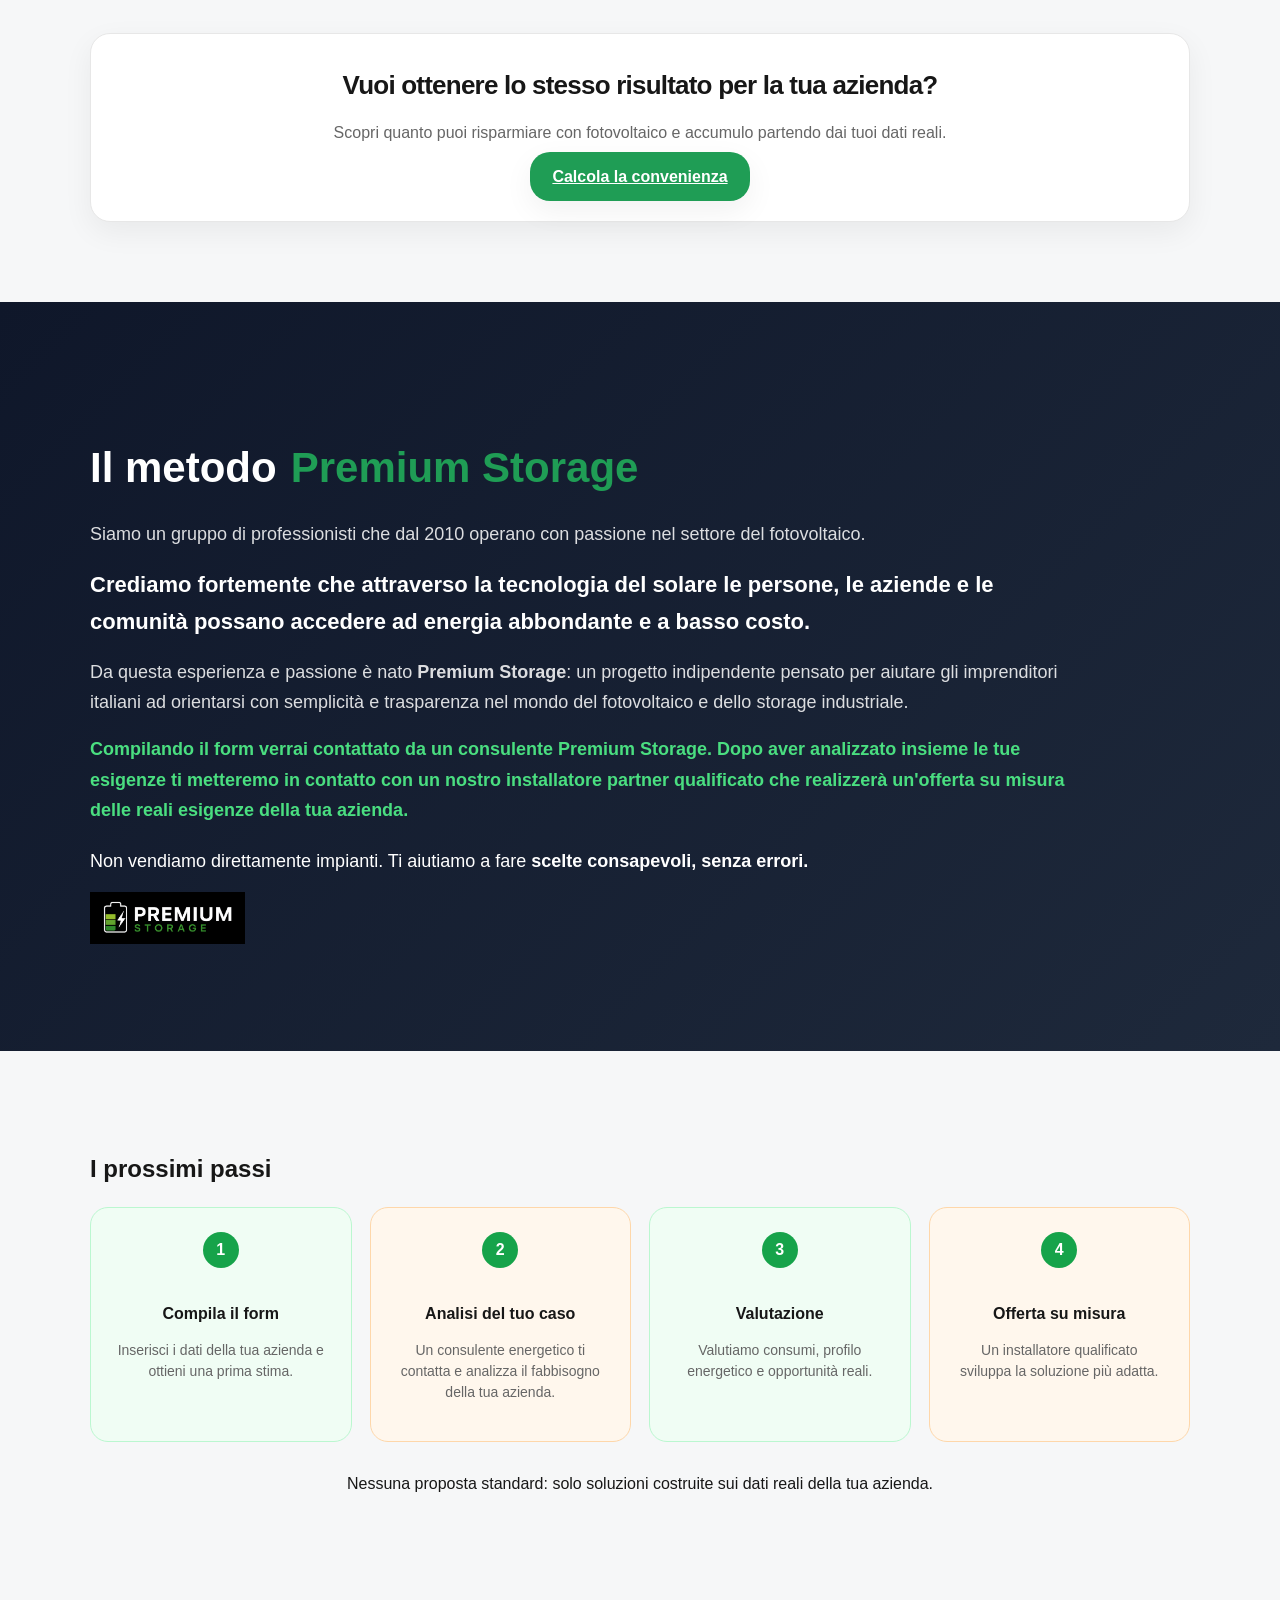
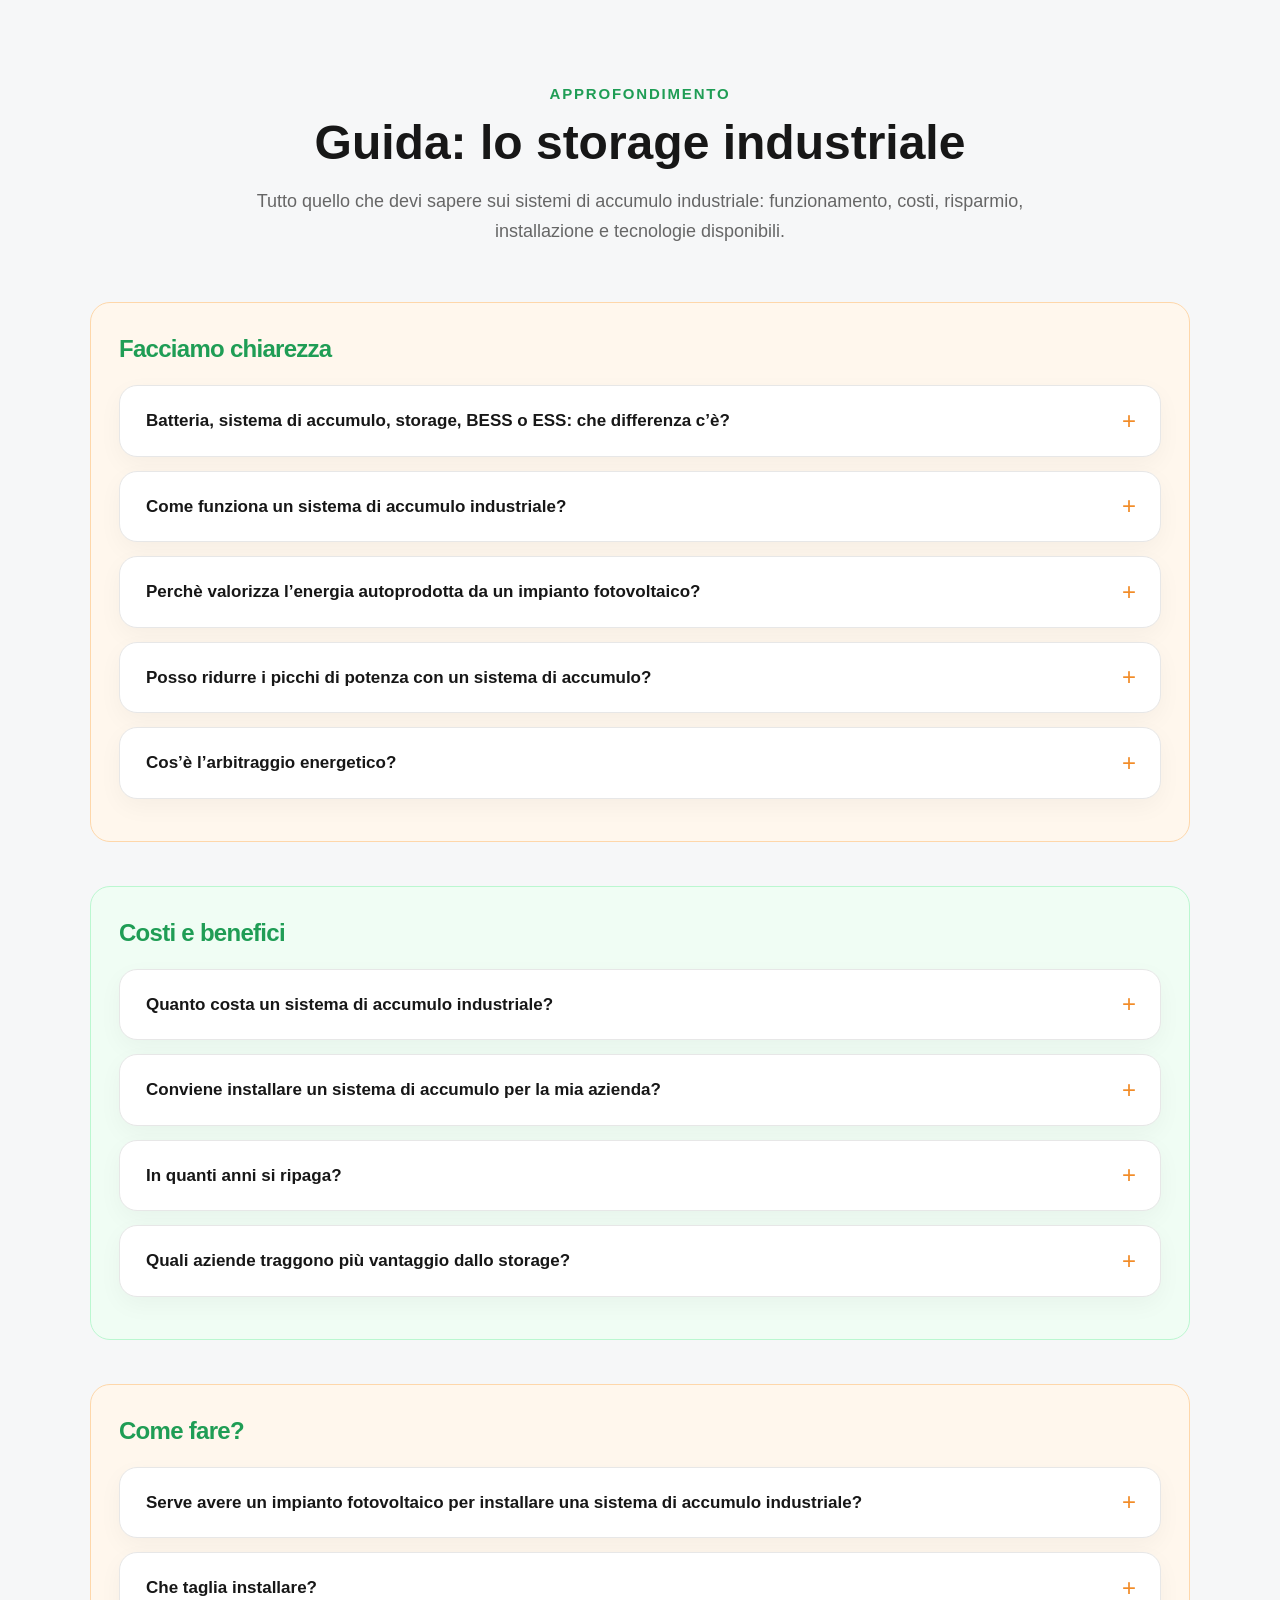
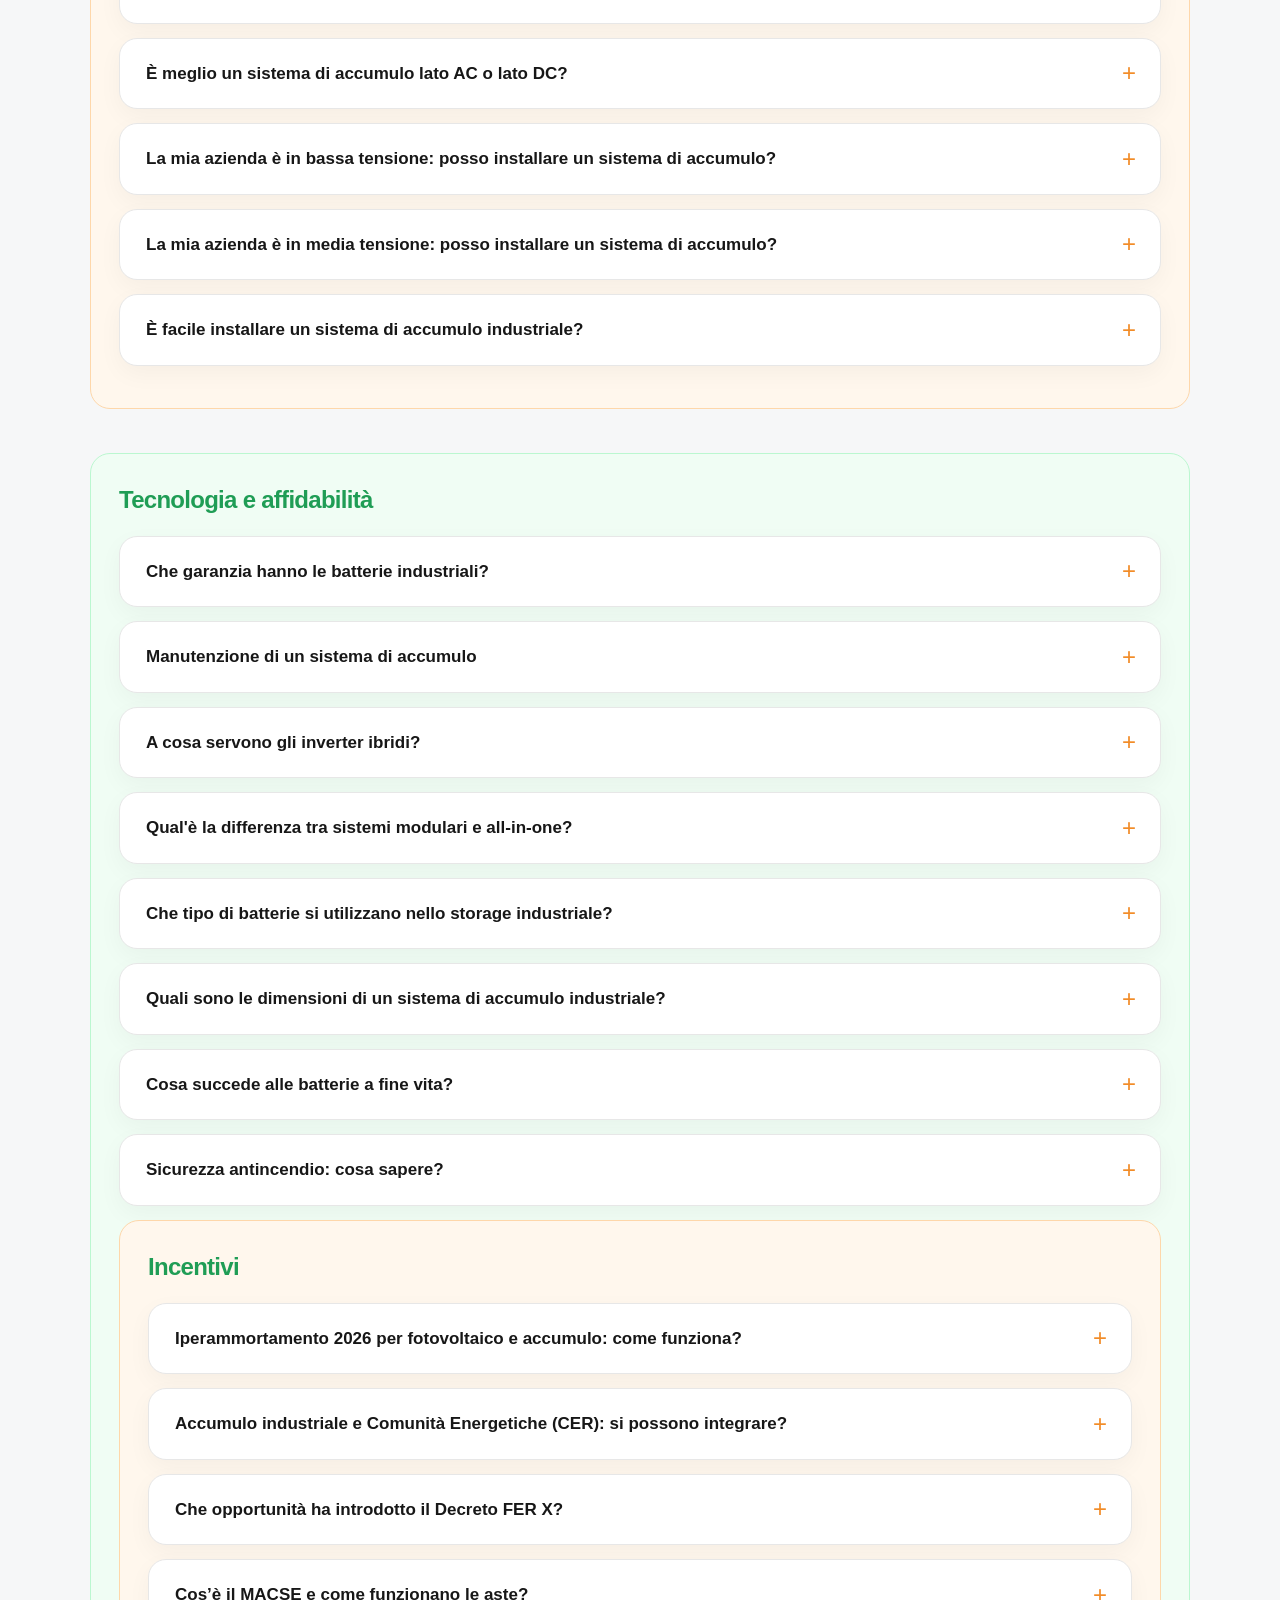
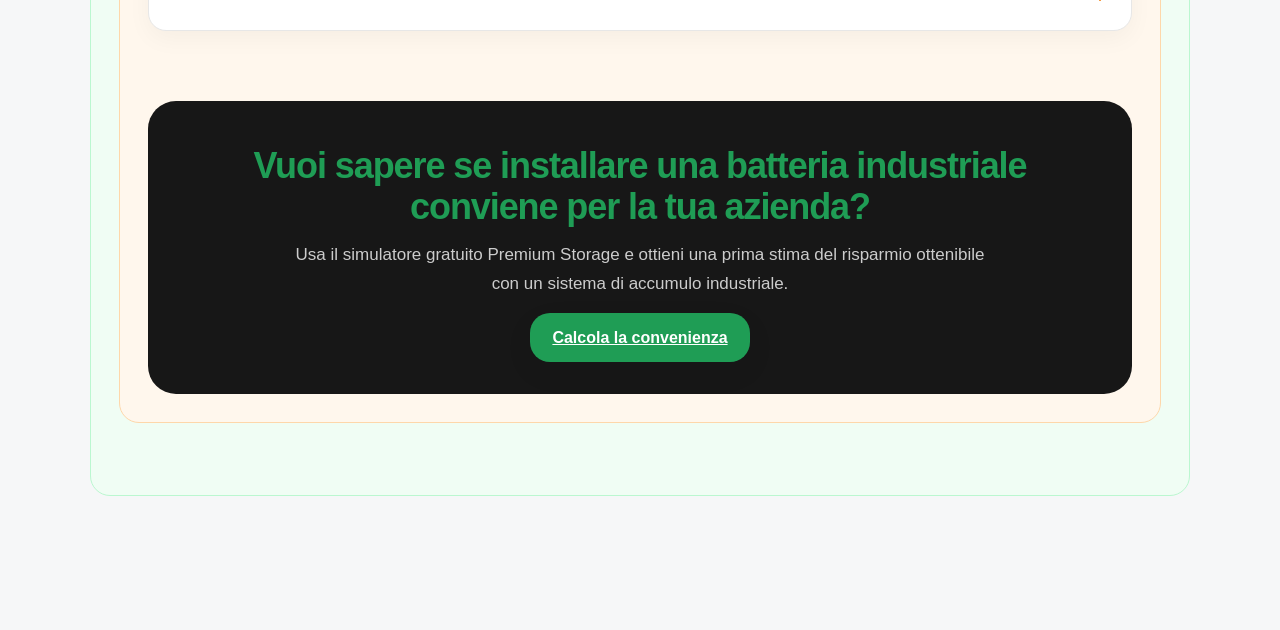
==== commit 69d8a7b9: "Update index.html" ====
--- a/index.html
+++ b/index.html
@@ -3200,6 +3200,77 @@
   ]
 }
 </script>
-  
+<!-- ===== COOKIE BANNER GDPR ===== -->
+<div id="cookieBanner" style="
+  display:none; position:fixed; left:16px; right:16px; bottom:16px;
+  max-width:560px; margin:0 auto; z-index:9999;
+  background:#fff; border:1px solid #e7e7e7; border-radius:16px;
+  box-shadow:0 12px 40px rgba(0,0,0,0.18); padding:22px 24px;
+  font-family:Inter, Arial, sans-serif; color:#333; font-size:14px; line-height:1.5;">
+  <p style="margin:0 0 16px;">
+    Questo sito utilizza cookie tecnici necessari al funzionamento e, previo tuo consenso,
+    cookie statistici (Google Analytics) per analizzare l'utilizzo del sito.
+    Puoi accettarli o rifiutarli. Maggiori informazioni nella
+    <a href="/privacy-policy" style="color:#1f9d55;">Privacy Policy</a>.
+  </p>
+  <div style="display:flex; gap:10px; flex-wrap:wrap;">
+    <button id="cookieAccept" style="
+      flex:1; min-width:120px; padding:12px 18px; border:0; border-radius:12px;
+      background:#1f9d55; color:#fff; font-weight:700; font-size:14px; cursor:pointer;">
+      Accetta
+    </button>
+    <button id="cookieReject" style="
+      flex:1; min-width:120px; padding:12px 18px; border:1px solid #ccc; border-radius:12px;
+      background:#fff; color:#333; font-weight:600; font-size:14px; cursor:pointer;">
+      Rifiuta
+    </button>
+  </div>
+</div>
+
+<script>
+(function () {
+  var STORAGE_KEY = 'ps_cookie_consent';
+  var banner = document.getElementById('cookieBanner');
+
+  // 👇 INSERISCI QUI IL TUO ID DI GOOGLE ANALYTICS quando lo attivi (es. 'G-XXXXXXXXXX')
+  var GA_ID = '';
+
+  function caricaGoogleAnalytics() {
+    if (!GA_ID) return; // se non hai ancora impostato l'ID, non fa nulla
+    var s = document.createElement('script');
+    s.async = true;
+    s.src = 'https://www.googletagmanager.com/gtag/js?id=' + GA_ID;
+    document.head.appendChild(s);
+
+    window.dataLayer = window.dataLayer || [];
+    function gtag(){ dataLayer.push(arguments); }
+    window.gtag = gtag;
+    gtag('js', new Date());
+    gtag('config', GA_ID);
+  }
+
+  var scelta = localStorage.getItem(STORAGE_KEY);
+
+  if (scelta === 'accepted') {
+    caricaGoogleAnalytics();
+  } else if (scelta === null) {
+    banner.style.display = 'block'; // mostra il banner solo se non ha ancora scelto
+  }
+
+  document.getElementById('cookieAccept').addEventListener('click', function () {
+    localStorage.setItem(STORAGE_KEY, 'accepted');
+    banner.style.display = 'none';
+    caricaGoogleAnalytics();
+  });
+
+  document.getElementById('cookieReject').addEventListener('click', function () {
+    localStorage.setItem(STORAGE_KEY, 'rejected');
+    banner.style.display = 'none';
+    // nessuno script di tracciamento viene caricato
+  });
+})();
+</script>
+
+      
 </body>
 </html>
